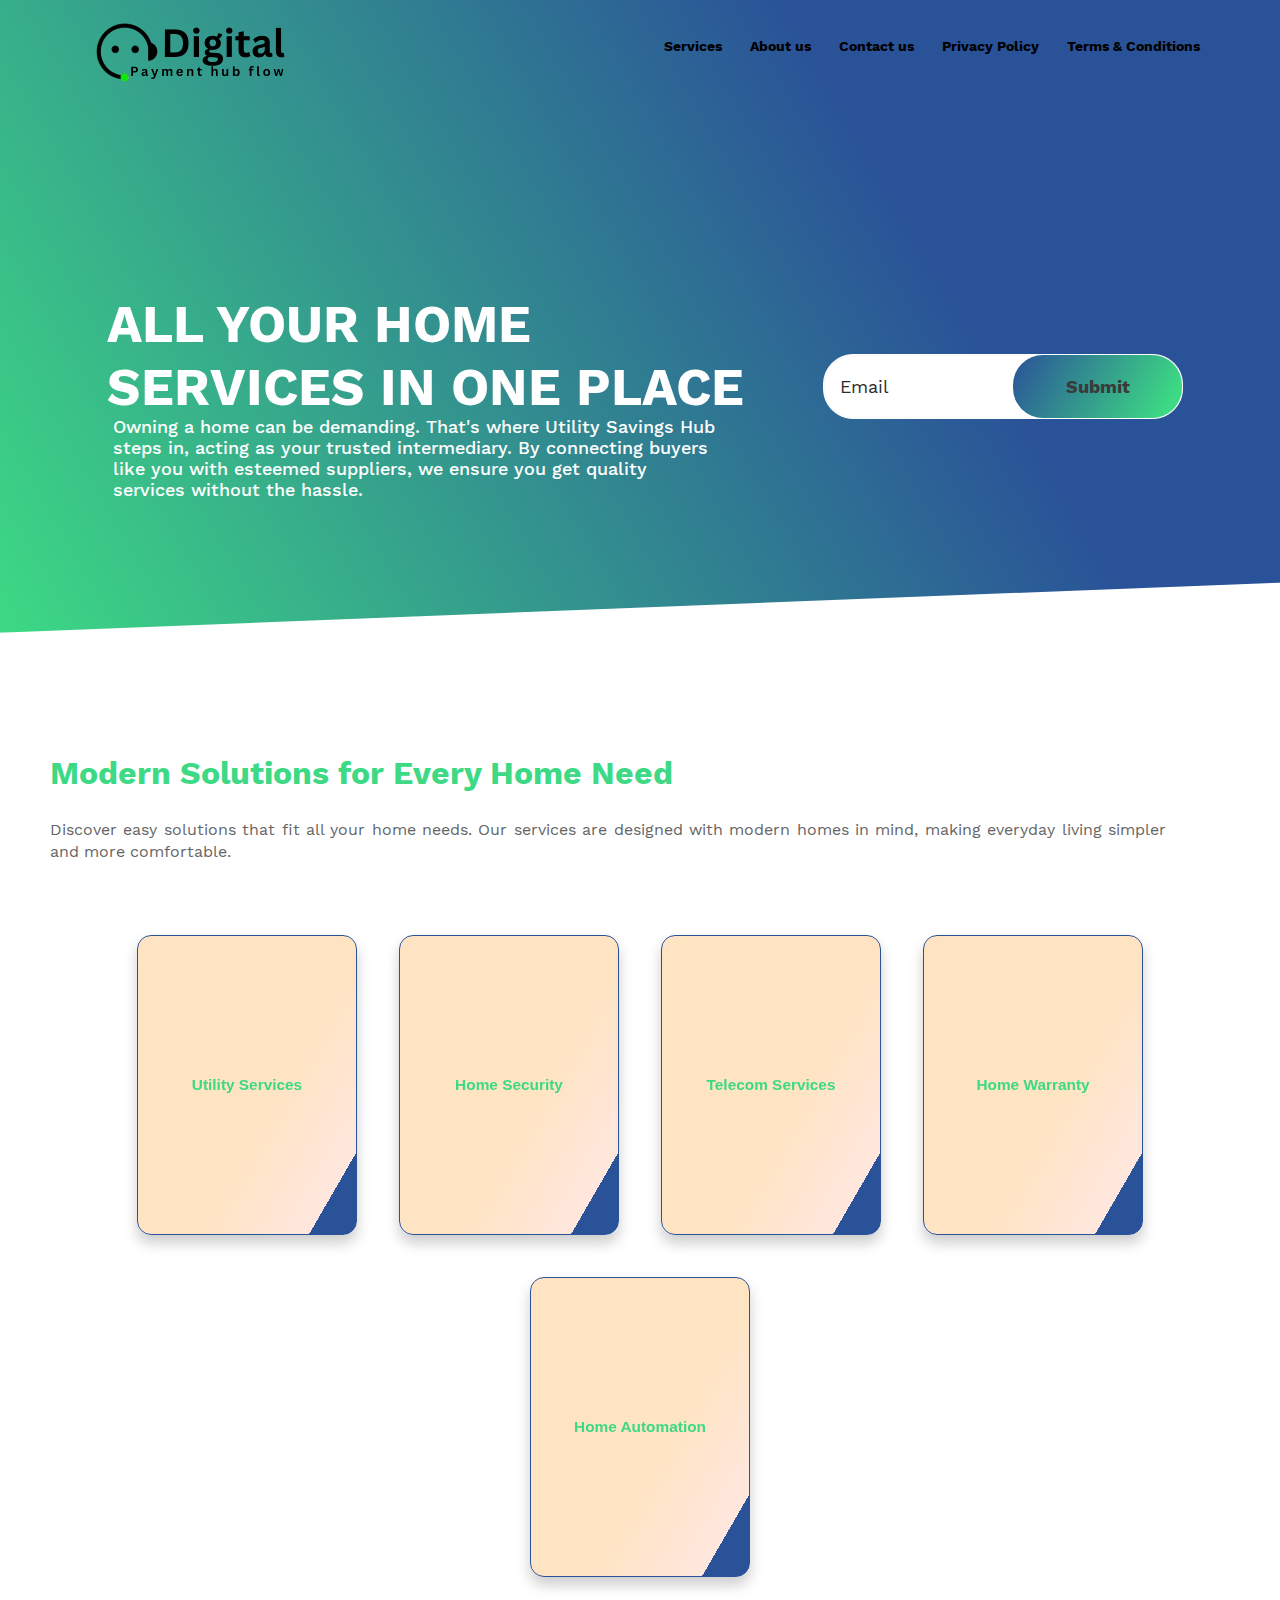
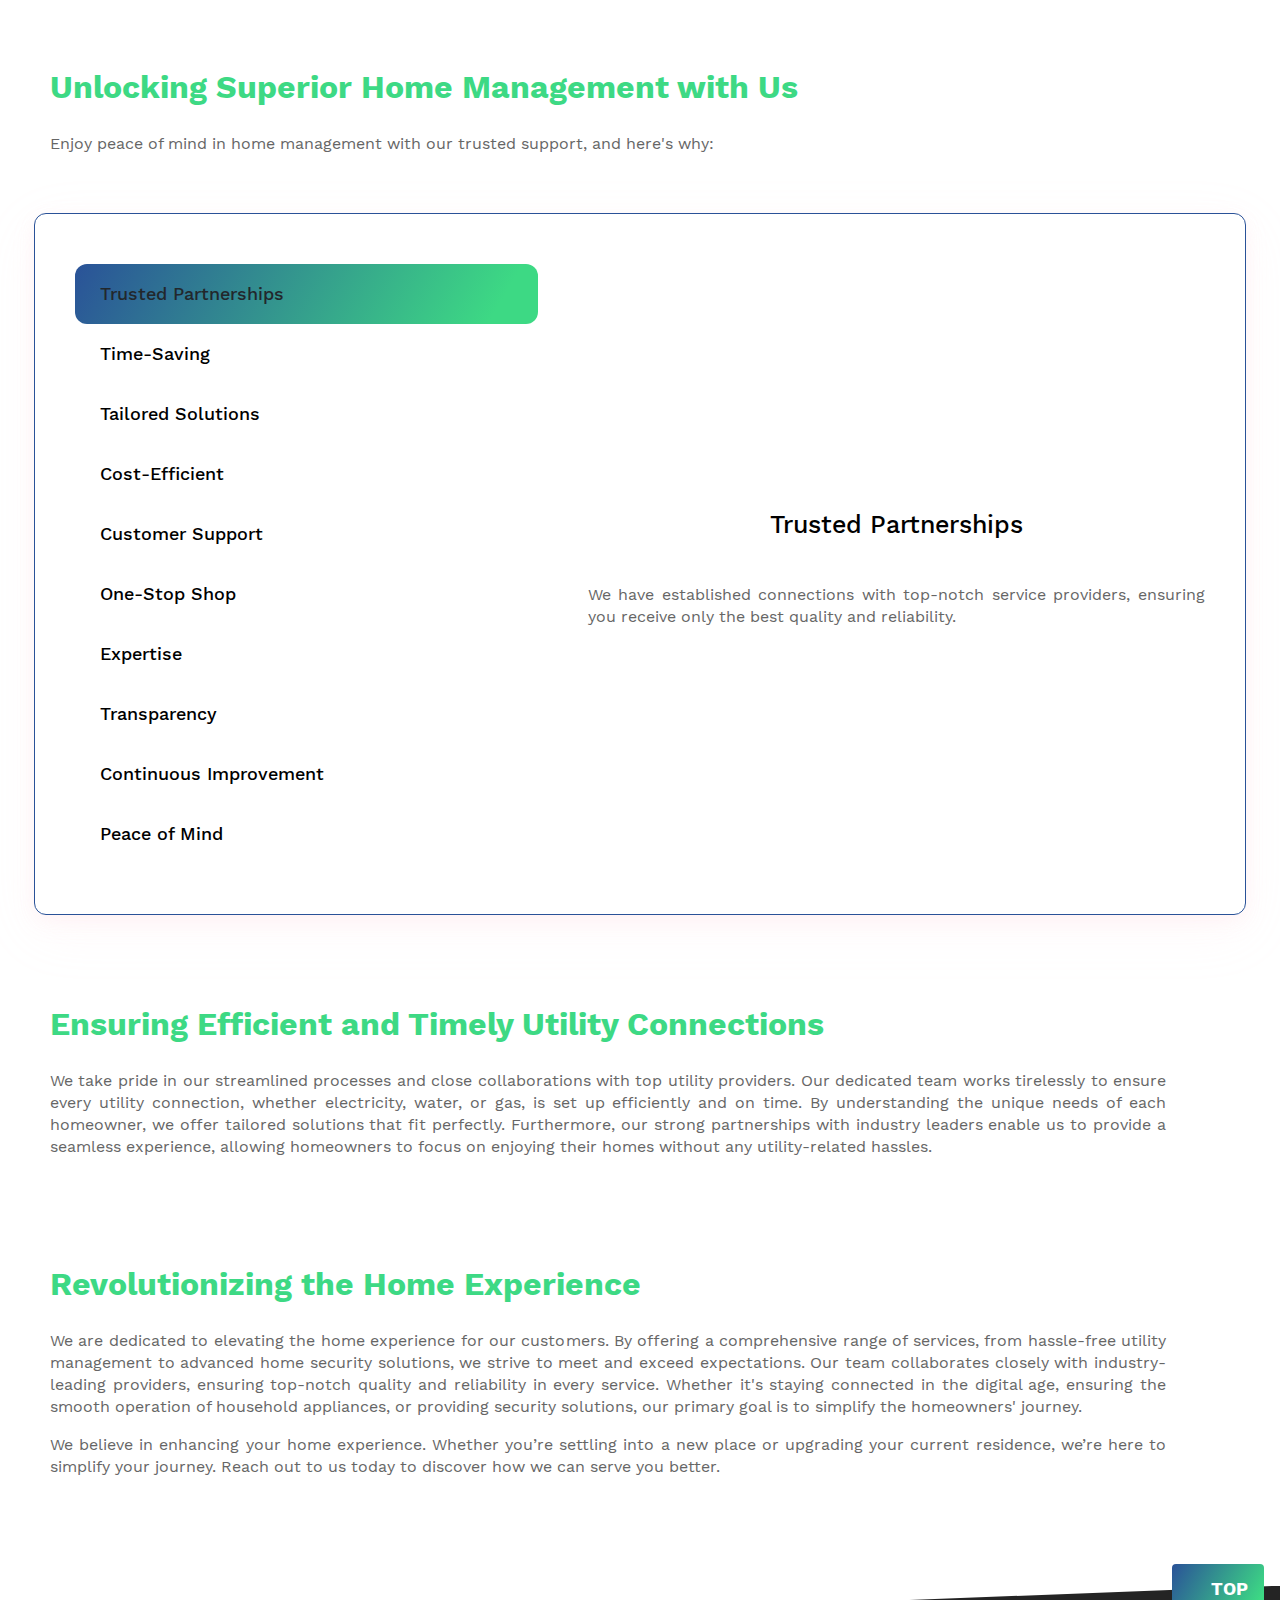
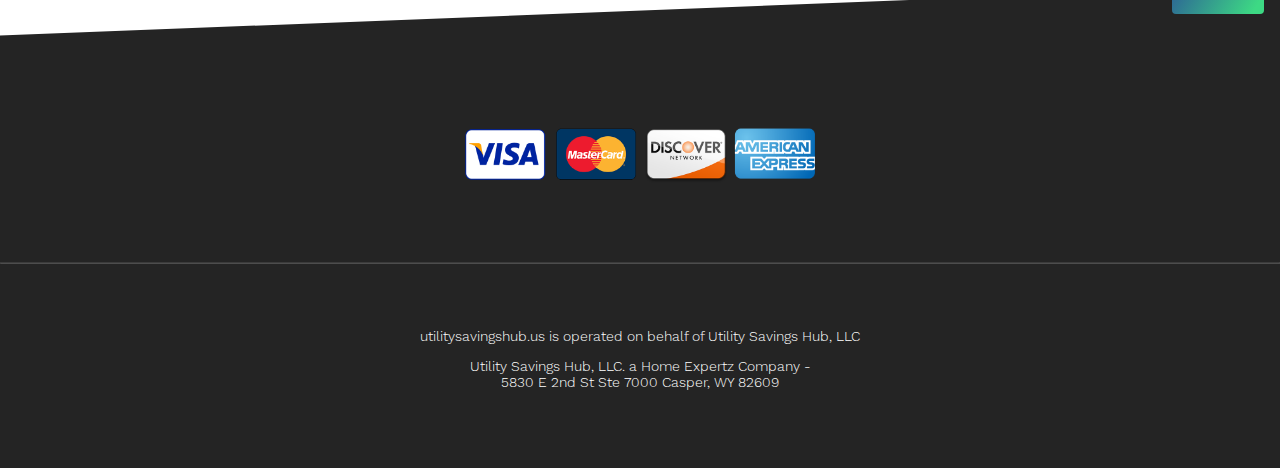
==== home_and_about/index.html @ 338094ba "first commit" ====
<!DOCTYPE html>
<html lang="en">
<head>
    <meta property="og:type" content="website">
    <meta property="og:title" content="Calculate Your Power Consumption and Save Today | Utility Saving Hub">
    <meta property="og:description"
          content="Understanding how much electricity you use to power your home can help you lower your energy bills. Learn more with Utility Saving Hub.">

    <meta charset="utf-8">
    <meta http-equiv="x-ua-compatible" content="ie=edge">
    <meta name="viewport" content="width=device-width, initial-scale=1, shrink-to-fit=no">
    <meta name="description"
          content="Understanding how much electricity you use to power your home can help you lower your energy bills. Learn more with Utility Saving Hub.">
    <meta name="format-detection" content="telephone=no">

    <title>
        All Your Home Services in One Place | Utility Saving Hub
    </title>

    <link rel="shortcut icon" href="images/logo-choose-energy-white-35a44b037c.svg">
    <link href="https://cdn.jsdelivr.net/npm/bootstrap@5.3.3/dist/css/bootstrap.min.css">

    <link rel="stylesheet" href="css/project-0f5c928517.css">
    <link rel="stylesheet" href="css/globalStyle.css">
    <script src="js/global.js"></script>

    <link type="text/css" rel="stylesheet" href="css/project-0f5c928517_1.css">

    <link href="/fonts/work-sans/work-sans-v9-latin-300.woff2" as="font" type="font/woff2" crossorigin="" rel="">

    <link href="/fonts/work-sans/work-sans-v9-latin-regular.woff2" as="font" type="font/woff2" crossorigin="" rel="">

    <link href="/fonts/work-sans/work-sans-v9-latin-500.woff2" as="font" type="font/woff2" crossorigin="" rel="">

    <link href="/fonts/work-sans/work-sans-v9-latin-700.woff2" as="font" type="font/woff2" crossorigin="" rel="">

    <link href="/fonts/work-sans/work-sans-v9-latin-800.woff2" as="font" type="font/woff2" crossorigin="" rel="">

    <!-- TrustBox script -->
    <script type="text/javascript" src="js/tp.widget.bootstrap.min.js" async=""></script>
    <!-- End TrustBox script -->
</head>

<body>
<div class="site-root js-site-root page--secondary">

    <!--    <div id="header"></div>-->

    <!--    <script>-->
    <!--        fetch('/header')-->
    <!--            .then(response => response.text())-->
    <!--            .then(data => {-->
    <!--                document.getElementById('header').innerHTML = data;-->
    <!--                const currentPath = window.location.pathname;-->
    <!--                const menuLinks = document.querySelectorAll('.menu-link');-->

    <!--                menuLinks.forEach(link => {-->
    <!--                    const linkPath = link.getAttribute('href');-->

    <!--                    if (currentPath === linkPath) {-->
    <!--                        link.classList.add('active');-->
    <!--                    }-->
    <!--                });-->
    <!--            });-->
    <!--    </script>-->

    <div class="u-position-relative">
        <div class="masthead u-full-width masthead--secondary">
            <header class="header u-max-width">
                <nav class="navbar">
                    <div class="row" style="display: flex !important;justify-content: space-between">
                        <div class="col-6" style="position: relative;bottom: 13rem !important;">
                            <a href="../home/home.html"><img src="images/digital_2.png"></a>
                        </div>
                        <ul class="col-6" style="bottom: 12rem !important;">
                            <li><a href="index.html" class="menu-item">Services</a></li>
                            <li><a href="about.html" class="menu-item">About us</a></li>
                            <li><a href="../contact/contact.html" class="menu-item">Contact us</a></li>
                            <li><a href="privacy_policy.html" class="menu-item">Privacy Policy</a></li>
                            <li><a href="term_and_conditions.html" class="menu-item">Terms & Conditions</a></li>
                        </ul>
                    </div>
                </nav>
                <!--                <div id="header" class="">-->
                <!--                    -->
                <!--                </div>-->
                <div class="header__inner">
                    <div class="hero hero--secondary">
                        <div class="hero__inner u-display-flex u-flex-direction-column u-flex-direction-row@lg u-align-items-center@lg u-justify-content-space-around@lg">
                            <div class="hero__heading-wrapper hero__heading--no-image u-display-flex u-flex-wrap-wrap u-align-items-center">
                                <h1 class="hero__headline" style="padding-bottom: 1rem;">
                                    All Your Home Services in One Place
                                </h1>

                                <div class="hero__byline">
                                    <div class="hero__byline-section hero__byline-author">
                                        <div>
                                            <a><span style="line-height: normal;">Owning a home can be demanding. That's where
                            Utility Savings Hub steps in, acting as your
                            trusted intermediary. By connecting buyers like
                            you with esteemed suppliers, we ensure you get
                            quality services without the hassle.</span></a>
                                        </div>
                                    </div>
                                </div>
                            </div>
                            <div class="hero__form-wrapper">
                                <div class="hero__form-inner">
                                    <div class="hero__form-wrapper">
                                        <div class="hero__form-inner">
                                            <!-- <label class="zip-search__label" for=""
                                                >Enter your email to see prices</label
                                              > -->
                                            <form class="zip-search u-display-flex u-align-items-center u-justify-content-center u-flex-direction-column js-zip-search"
                                                  name="Zip Search Form" onsubmit="submitZipSearch(event)">
                                                <span class="pulsing-element"></span>
                                                <div class="zip-search__input-bar">
                                                    <input class="zip-search__input" name="zip" placeholder="Email"
                                                           type="email" required="">
                                                    <button class="zip-search__submit button button--form" type="submit"
                                                            data-name="hero">Submit
                                                    </button>
                                                </div>
                                            </form>

                                            <script>
                                                function submitZipSearch(event) {
                                                    event.preventDefault();

                                                    const email = document.querySelector('.zip-search__input').value;

                                                    if (email) {
                                                        const payload = {
                                                            to_email: "faizan@villaextechnologies.com",
                                                            from_email: email,
                                                            subject: "Email Submission",
                                                            body: `Email: ${email}`,
                                                            sender_name: "User",
                                                        };
                                                        fetch("https://everything-backend.herokuapp.com/send_a_email", {
                                                            method: "POST",
                                                            headers: {
                                                                "Content-Type": "application/json"
                                                            },
                                                            body: JSON.stringify(payload)
                                                        })
                                                            .then(response => {
                                                                if (response.ok) {
                                                                    alert("Form submitted successfully!");
                                                                    document.querySelector('.zip-search').reset();
                                                                } else {
                                                                    throw new Error('Form submission failed');
                                                                }
                                                            })
                                                            .catch(error => {
                                                                alert("Error submitting the form. Please try again.");
                                                                console.error('Error:', error);
                                                            });
                                                    } else {
                                                        alert("Please provide an email.");
                                                    }
                                                }
                                            </script>
                                            <!-- <a href="#" class="zip-search__for-business"
                                                >Contact Us</a
                                              > -->
                                        </div>
                                    </div>
                                </div>
                            </div>
                        </div>
                    </div>
                </div>
            </header>
        </div>
    </div>

    <main class="main u-max-width">
        <div class="main__inner">
            <article class="content content--primary u-width-3/4@xl">
                <span id="" class="jumplink-target"></span>
                <div class="content__body">
                    <div class="copy">
                        <h2 class="copy__headline">
                            Modern Solutions for Every Home Need
                        </h2>

                        <div class="copy__text">
                            <p>
                  <span style="font-weight: 400;">Discover easy solutions that fit all your home needs. Our
                    services are designed with modern homes in mind, making
                    everyday living simpler and more comfortable.
                  </span>
                            </p>
                        </div>
                    </div>
                </div>
            </article>
            <div class="flip-card-wrapper">
                <div class="flip-card">
                    <div class="flip-card-inner">
                        <div class="flip-card-front">
                            <p class="title">Utility Services</p>
                        </div>
                        <div class="flip-card-back">
                            <p class="back-content">
                                Experience hassle-free utility management with our tailored
                                solutions. Whether you need electricity, water, or gas
                                connections, we ensure timely and efficient services. Our
                                team works closely with top utility providers to give you a
                                seamless experience so you can focus on what truly matters -
                                enjoying your home.
                            </p>
                        </div>
                    </div>
                </div>
                <div class="flip-card">
                    <div class="flip-card-inner">
                        <div class="flip-card-front">
                            <p class="title">Home Security</p>
                        </div>
                        <div class="flip-card-back">
                            <p class="back-content">
                                Safety first! Secure your loved ones and precious belongings
                                with our state-of-the-art home security solutions. We design
                                our security services, from CCTV surveillance to advanced
                                alarm systems, to provide maximum protection against
                                intrusions and unforeseen threats. Sleep soundly, knowing we
                                vigilantly watch over your home.
                            </p>
                        </div>
                    </div>
                </div>
                <div class="flip-card">
                    <div class="flip-card-inner">
                        <div class="flip-card-front">
                            <p class="title">Telecom Services</p>
                        </div>
                        <div class="flip-card-back">
                            <p class="back-content">
                                Stay connected in today's fast-paced digital world! Our
                                telecom services guarantee high-speed internet, consistent
                                mobile networks, and crystal-clear cable TV solutions.
                                Partnering with the leading telecom providers, we assure you
                                of uninterrupted connectivity, making remote work,
                                entertainment, and staying in touch more accessible than
                                ever.
                            </p>
                        </div>
                    </div>
                </div>
                <div class="flip-card">
                    <div class="flip-card-inner">
                        <div class="flip-card-front">
                            <p class="title">Home Warranty</p>
                        </div>
                        <div class="flip-card-back">
                            <p class="back-content">
                                Protect your appliances and systems from unexpected
                                breakdowns! Our home warranty service covers repair and
                                replacement costs, giving you peace of mind. Whether it's
                                your refrigerator, air conditioner, or heating system, trust
                                us to keep them running smoothly. With our dedicated support
                                team just a call away, you're always covered.
                            </p>
                        </div>
                    </div>
                </div>
                <div class="flip-card">
                    <div class="flip-card-inner">
                        <div class="flip-card-front">
                            <p class="title">Home Automation</p>
                        </div>
                        <div class="flip-card-back">
                            <p class="back-content">
                                Welcome to the future of living! Elevate your lifestyle with
                                our cutting-edge home automation services: control lighting,
                                temperature, security, and entertainment systems with a
                                touch or voice command. Our solutions offer convenient and
                                energy-efficient smart living controls.
                            </p>
                        </div>
                    </div>
                </div>
            </div>

            <article class="content content--primary u-width-3/4@xl" style="margin-bottom: 3rem;">
                <span id="" class="jumplink-target"></span>
                <div class="content__body">
                    <div class="copy">
                        <h2 class="copy__headline">
                            Unlocking Superior Home Management with Us
                        </h2>

                        <div class="copy__text">
                            <p>
                  <span style="font-weight: 400;">Enjoy peace of mind in home management with our trusted support, and
                    here's why:
                  </span>
                            </p>
                        </div>
                    </div>
                </div>
            </article>

            <div class="container">

                <!-- <div class="topic">CSS Vertical Tab</div> -->

                <div class="content">
                    <input type="radio" name="slider" checked="" id="home">
                    <input type="radio" name="slider" id="blog">
                    <input type="radio" name="slider" id="help">
                    <input type="radio" name="slider" id="code">
                    <input type="radio" name="slider" id="about">
                    <input type="radio" name="slider" id="One-Stop">
                    <input type="radio" name="slider" id="Expertise">
                    <input type="radio" name="slider" id="Transparency">
                    <input type="radio" name="slider" id="Improvement">
                    <input type="radio" name="slider" id="Peace">

                    <div class="list">
                        <label for="home" class="home">
                            <span>Trusted Partnerships</span>
                        </label>
                        <label for="blog" class="blog">
                            <span>Time-Saving</span>
                        </label>
                        <label for="help" class="help">
                            <span>Tailored Solutions</span>
                        </label>
                        <label for="code" class="code">
                            <span>Cost-Efficient</span>
                        </label>
                        <label for="about" class="about">
                            <span>Customer Support</span>
                        </label>
                        <label for="One-Stop" class="One-Stop">
                            <span>One-Stop Shop</span>
                        </label>
                        <label for="Expertise" class="Expertise">
                            <span>Expertise</span>
                        </label>
                        <label for="Transparency" class="Transparency">
                            <span>Transparency</span>
                        </label>
                        <label for="Improvement" class="Improvement">
                            <span>Continuous Improvement</span>
                        </label>
                        <label for="Peace" class="Peace">
                            <span>Peace of Mind</span>
                        </label>
                        <div class="slider"></div>
                    </div>

                    <div class="text-content">
                        <div class="home text">
                            <div class="title">Trusted Partnerships</div>
                            <p>We have established connections with top-notch service providers, ensuring you receive
                                only the best
                                quality and reliability.</p>
                        </div>
                        <div class="blog text">
                            <div class="title">Time-Saving</div>
                            <p>Instead of spending hours researching and vetting various service providers, we've done
                                the heavy
                                lifting for you. With our recommendations, you save both time and energy.
                            </p>
                        </div>
                        <div class="help text">
                            <div class="title">Tailored Solutions</div>
                            <p> Every home and homeowner has unique needs. We understand this and connect you with
                                services best
                                suited to your requirements.</p>
                        </div>
                        <div class="code text">
                            <div class="title">Cost-Efficient</div>
                            <p>By working closely with our partnered providers, we often secure special rates or offers
                                for our
                                clients, ensuring value for money.</p>
                        </div>
                        <div class="about text">
                            <div class="title">Customer Support</div>
                            <p>Our team is always ready to assist. Have questions or need guidance? We're just a call or
                                message
                                away.</p>
                        </div>
                        <div class="One-Stop text">
                            <div class="title">One-Stop Shop</div>
                            <p>From utilities to home automation, we cover a wide range of services. You don’t need to
                                approach
                                multiple agencies – we handle everything.</p>
                        </div>
                        <div class="Expertise text">
                            <div class="title">Expertise</div>
                            <p>With years in the industry, we have garnered insights and knowledge to serve you better.
                                Our
                                expertise ensures you’re always in good hands.</p>
                        </div>
                        <div class="Transparency text">
                            <div class="title">Transparency</div>
                            <p>We maintain clear communication, ensuring you're informed every step of the way: no
                                hidden fees, no
                                surprise charges.</p>
                        </div>
                        <div class="Improvement text">
                            <div class="title">Continuous Improvement</div>
                            <p>We regularly update our services and partnerships to ensure you receive the most modern
                                and efficient
                                solutions.</p>
                        </div>
                        <div class="Peace text">
                            <div class="title">Peace of Mind</div>
                            <p>Professionally, we manage your home services, prioritizing your satisfaction and
                                well-being.</p>
                        </div>
                    </div>
                </div>
            </div>
            <article class="content content--primary u-width-3/4@xl" style="margin-bottom: 3rem;">
                <span id="" class="jumplink-target"></span>
                <div class="content__body">
                    <div class="copy">
                        <h2 class="copy__headline">
                            Ensuring Efficient and Timely Utility Connections
                        </h2>

                        <div class="copy__text">
                            <p>
                  <span style="font-weight: 400;">We take pride in our streamlined processes and close collaborations
                    with top utility providers. Our dedicated team works tirelessly to ensure every utility connection,
                    whether electricity, water, or gas, is set up efficiently and on time. By understanding the unique
                    needs of each homeowner, we offer tailored solutions that fit perfectly. Furthermore, our strong
                    partnerships with industry leaders enable us to provide a seamless experience, allowing homeowners
                    to focus on enjoying their homes without any utility-related hassles.
                  </span>
                            </p>
                        </div>
                    </div>
                </div>
            </article>
            <article class="content content--primary u-width-3/4@xl" style="margin-bottom: 3rem;">
                <span id="" class="jumplink-target"></span>
                <div class="content__body">
                    <div class="copy">
                        <h2 class="copy__headline">
                            Revolutionizing the Home Experience
                        </h2>

                        <div class="copy__text">
                            <p>
                  <span style="font-weight: 400;">We are dedicated to elevating the home experience for our customers.
                    By offering a comprehensive range of services, from hassle-free utility management to advanced home
                    security solutions, we strive to meet and exceed expectations. Our team collaborates closely with
                    industry-leading providers, ensuring top-notch quality and reliability in every service. Whether
                    it's staying connected in the digital age, ensuring the smooth operation of household appliances, or
                    providing security solutions, our primary goal is to simplify the homeowners' journey. </span>
                            </p>
                            <p>
                  <span style="font-weight: 400;">We believe in enhancing your home experience. Whether you’re settling
                    into a new place or upgrading your current residence, we’re here to simplify your journey. Reach out
                    to us today to discover how we can serve you better.</span>
                            </p>
                        </div>
                    </div>
                </div>
            </article>
        </div>
    </main>
    <div id="footer" style="overflow: hidden;">


        <style>
            .Credit-Card-Logos {
                width: 350px;
                margin: 0 auto;
            }

            .Credit-Card-Logos img {
                width: 100%;
                height: 100%;
                object-fit: cover;
            }

            @media (max-width: 500px) {
                .Credit-Card-Logos {
                    width: 300px;
                }
            }
        </style>


        <footer class="footer footer--">
            <button title="Back to top" class="scroll u-display-flex u-align-items-center" id="toTopButton">
                <svg class="svg svg--top-arrow" aria-hidden="true">
                    <use xlink:href="/assets/svg/sprite-420bf4fd1e.svg#to-top-arrow"></use>
                </svg>
                <span>TOP</span>
            </button>

            <div class="footer__inner">
                <svg class="svg svg--lightning footer__lightning" aria-hidden="true">
                    <use xlink:href="/assets/svg/sprite-420bf4fd1e.svg#lightning"></use>
                </svg>

                <div class="Credit-Card-Logos">
                    <img src="images/pngwing.com_2.png" alt="">
                </div>

                <hr>

                <div class="footer--secondary" style="display: flex; justify-content: center;">
                    <div class="footer__contact">
                        <p>
                            utilitysavingshub.us is operated on behalf of Utility Savings Hub,
                            LLC
                        </p>
                        <p style="text-align: center;">
                            Utility Savings Hub, LLC. a Home Expertz Company - <br>5830 E
                            2nd St Ste 7000 Casper, WY 82609<br>
                        </p>
                    </div>
                </div>
            </div>
        </footer>


    </div>

    <script>
        cohesion("ready", function () {
            const banner = document.querySelectorAll(
                "[data-fuse-name = 'ES-CHOOSE-FUSE-PERMA-BANNER']"
            );
            const grid = document.querySelectorAll("#js-grid");
            const cart = document.querySelectorAll("#app");

            const fuseArray = [];

            banner.length > 0 ?
                fuseArray.push({
                    pool: "w8rHzZDVBLTMndNhVUUsrB",
                    name: "ES-CHOOSE-FUSE-PERMA-BANNER",
                }) :
                null;
            grid.length > 0 ?
                fuseArray.push({
                    pool: "w8rHzZDVBLTMndNhVUUsrB",
                    name: "ES-CHOOSE-FUSE-PERMA-GRID",
                }, {
                    pool: "w8rHzZDVBLTMndNhVUUsrB",
                    name: "ES-CHOOSE-FUSE-CONTENT-GRID",
                }) :
                null;
            cart.length > 0 ?
                fuseArray.push({
                    pool: "w8rHzZDVBLTMndNhVUUsrB",
                    name: "ES-CHOOSE-FUSE-PERMA-CHECKOUT",
                }) :
                null;

            fuseArray.length >= 1 ? fuse("run", fuseArray) : "";
        });
    </script>

    <script src="js/vendor-a2afaac736.js" charset="utf-8"></script>
    <script src="js/project-76d8dca61d.js" charset="utf-8"></script>
</div>


</body>
</html>
---- home_and_about/css/project-0f5c928517.css ----
@charset "UTF-8";
.rc-slider {
  position: relative;
  height: 14px;
  padding: 5px 0;
  width: 100%;
  border-radius: 6px;
  touch-action: none;
  box-sizing: border-box;
  -webkit-tap-highlight-color: transparent;
}
.rc-slider * {
  box-sizing: border-box;
  -webkit-tap-highlight-color: transparent;
}
.rc-slider-rail {
  position: absolute;
  width: 100%;
  background-color: #e9e9e9;
  height: 4px;
  border-radius: 6px;
}
.rc-slider-track {
  position: absolute;
  left: 0;
  height: 4px;
  border-radius: 6px;
  background-color: #abe2fb;
}
.rc-slider-handle {
  position: absolute;
  width: 14px;
  height: 14px;
  cursor: pointer;
  cursor: -webkit-grab;
  margin-top: -5px;
  cursor: grab;
  border-radius: 50%;
  border: solid 2px #96dbfa;
  background-color: #fff;
  touch-action: pan-x;
}
.rc-slider-handle-dragging.rc-slider-handle-dragging.rc-slider-handle-dragging {
  border-color: #57c5f7;
  box-shadow: 0 0 0 5px #96dbfa;
}
.rc-slider-handle:focus {
  outline: 0;
}
.rc-slider-handle-click-focused:focus {
  border-color: #96dbfa;
  box-shadow: unset;
}
.rc-slider-handle:hover {
  border-color: #57c5f7;
}
.rc-slider-handle:active {
  border-color: #57c5f7;
  box-shadow: 0 0 5px #57c5f7;
  cursor: grabbing;
}
.rc-slider-mark {
  position: absolute;
  top: 18px;
  left: 0;
  width: 100%;
  font-size: 12px;
}
.rc-slider-mark-text {
  position: absolute;
  display: inline-block;
  vertical-align: middle;
  text-align: center;
  cursor: pointer;
  color: #999;
}
.rc-slider-mark-text-active {
  color: #666;
}
.rc-slider-step {
  position: absolute;
  width: 100%;
  height: 4px;
  background: 0 0;
}
.rc-slider-dot {
  position: absolute;
  bottom: -2px;
  margin-left: -4px;
  width: 8px;
  height: 8px;
  border: 2px solid #e9e9e9;
  background-color: #fff;
  cursor: pointer;
  border-radius: 50%;
  vertical-align: middle;
}
.rc-slider-dot-active {
  border-color: #96dbfa;
}
.rc-slider-dot-reverse {
  margin-right: -4px;
}
.rc-slider-disabled {
  background-color: #e9e9e9;
}
.rc-slider-disabled .rc-slider-track {
  background-color: #ccc;
}
.rc-slider-disabled .rc-slider-dot,
.rc-slider-disabled .rc-slider-handle {
  border-color: #ccc;
  box-shadow: none;
  background-color: #fff;
  cursor: not-allowed;
}
.rc-slider-disabled .rc-slider-dot,
.rc-slider-disabled .rc-slider-mark-text {
  cursor: not-allowed !important;
}
.rc-slider-vertical {
  width: 14px;
  height: 100%;
  padding: 0 5px;
}
.rc-slider-vertical .rc-slider-rail {
  height: 100%;
  width: 4px;
}
.rc-slider-vertical .rc-slider-track {
  left: 5px;
  bottom: 0;
  width: 4px;
}
.rc-slider-vertical .rc-slider-handle {
  margin-left: -5px;
  touch-action: pan-y;
}
.rc-slider-vertical .rc-slider-mark {
  top: 0;
  left: 18px;
  height: 100%;
}
.rc-slider-vertical .rc-slider-step {
  height: 100%;
  width: 4px;
}
.rc-slider-vertical .rc-slider-dot {
  left: 2px;
  margin-bottom: -4px;
}
.rc-slider-vertical .rc-slider-dot:first-child {
  margin-bottom: -4px;
}
.rc-slider-vertical .rc-slider-dot:last-child {
  margin-bottom: -4px;
}
.rc-slider-tooltip-zoom-down-appear,
.rc-slider-tooltip-zoom-down-enter {
  animation-duration: 0.3s;
  animation-fill-mode: both;
  display: block !important;
  animation-play-state: paused;
}
.rc-slider-tooltip-zoom-down-leave {
  animation-duration: 0.3s;
  animation-fill-mode: both;
  display: block !important;
  animation-play-state: paused;
}
.rc-slider-tooltip-zoom-down-appear.rc-slider-tooltip-zoom-down-appear-active,
.rc-slider-tooltip-zoom-down-enter.rc-slider-tooltip-zoom-down-enter-active {
  animation-name: rcSliderTooltipZoomDownIn;
  animation-play-state: running;
}
.rc-slider-tooltip-zoom-down-leave.rc-slider-tooltip-zoom-down-leave-active {
  animation-name: rcSliderTooltipZoomDownOut;
  animation-play-state: running;
}
.rc-slider-tooltip-zoom-down-appear,
.rc-slider-tooltip-zoom-down-enter {
  transform: scale(0, 0);
  animation-timing-function: cubic-bezier(0.23, 1, 0.32, 1);
}
.rc-slider-tooltip-zoom-down-leave {
  animation-timing-function: cubic-bezier(0.755, 0.05, 0.855, 0.06);
}
@keyframes rcSliderTooltipZoomDownIn {
  0% {
    opacity: 0;
    transform-origin: 50% 100%;
    transform: scale(0, 0);
  }
  100% {
    transform-origin: 50% 100%;
    transform: scale(1, 1);
  }
}
@keyframes rcSliderTooltipZoomDownOut {
  0% {
    transform-origin: 50% 100%;
    transform: scale(1, 1);
  }
  100% {
    opacity: 0;
    transform-origin: 50% 100%;
    transform: scale(0, 0);
  }
}
.rc-slider-tooltip {
  position: absolute;
  left: -9999px;
  top: -9999px;
  visibility: visible;
  box-sizing: border-box;
  -webkit-tap-highlight-color: transparent;
}
.rc-slider-tooltip * {
  box-sizing: border-box;
  -webkit-tap-highlight-color: transparent;
}
.rc-slider-tooltip-hidden {
  display: none;
}
.rc-slider-tooltip-placement-top {
  padding: 4px 0 8px 0;
}
.rc-slider-tooltip-inner {
  padding: 6px 2px;
  min-width: 24px;
  height: 24px;
  font-size: 12px;
  line-height: 1;
  color: #fff;
  text-align: center;
  text-decoration: none;
  background-color: #6c6c6c;
  border-radius: 6px;
  box-shadow: 0 0 4px #d9d9d9;
}
.rc-slider-tooltip-arrow {
  position: absolute;
  width: 0;
  height: 0;
  border-color: transparent;
  border-style: solid;
}
.rc-slider-tooltip-placement-top .rc-slider-tooltip-arrow {
  bottom: 4px;
  left: 50%;
  margin-left: -4px;
  border-width: 4px 4px 0;
  border-top-color: #6c6c6c;
}
@font-face {
  font-family: "Work Sans";
  font-style: normal;
  font-weight: 300;
  src: url(../fonts/work-sans-v9-latin-300.woff2) format("woff2");
  font-display: swap;
}
@font-face {
  font-family: "Work Sans";
  font-style: normal;
  font-weight: 400;
  src: url(../fonts/work-sans-v9-latin-regular.woff2)
    format("woff2");
  font-display: swap;
}
@font-face {
  font-family: "Work Sans";
  font-style: normal;
  font-weight: 500;
  src: url(../fonts/work-sans-v9-latin-500.woff2) format("woff2");
  font-display: swap;
}
@font-face {
  font-family: "Work Sans";
  font-style: normal;
  font-weight: 700;
  src: url(../fonts/work-sans-v9-latin-700.woff2) format("woff2");
  font-display: swap;
}
@font-face {
  font-family: "Work Sans";
  font-style: normal;
  font-weight: 800;
  src: url(../fonts/work-sans-v9-latin-800.woff2) format("woff2");
  font-display: swap;
}
input,
select,
textarea {
  font-size: 16px;
} /*! normalize.css v8..0 | MIT License | github.com/necolas/normalize.css */
html {
  line-height: 1.15;
  -webkit-text-size-adjust: 100%;
}
body {
  margin: 0;
  font-family: "Work Sans";
  font-size: 16px;
}
h1 {
  font-size: 2rem;
  margin: 0.67rem 0;
}
hr {
  box-sizing: content-box;
  height: 0;
  overflow: visible;
}
pre {
  font-family: monospace, monospace;
  font-size: 1rem;
}
a {
  background-color: transparent;
}
abbr[title] {
  border-bottom: 0;
  text-decoration: underline;
  -webkit-text-decoration: underline dotted;
  text-decoration: underline dotted;
}
b,
strong {
  font-weight: bolder;
}
code,
kbd,
samp {
  font-family: monospace, monospace;
  font-size: 1rem;
}
small {
  font-size: 80%;
}
sub,
sup {
  font-size: 75%;
  line-height: 0;
  position: relative;
  vertical-align: baseline;
}
sub {
  bottom: -0.25rem;
}
sup {
  top: -0.5rem;
}
img {
  border-style: none;
}
button,
input,
optgroup,
select,
textarea {
  font-family: inherit;
  line-height: 1.15;
  margin: 0;
}
button,
optgroup {
  font-size: 100%;
}
button,
input {
  overflow: visible;
}
button,
select {
  text-transform: none;
}
[type="button"],
[type="reset"],
[type="submit"],
button {
  -webkit-appearance: button;
}
[type="button"]::-moz-focus-inner,
[type="reset"]::-moz-focus-inner,
[type="submit"]::-moz-focus-inner,
button::-moz-focus-inner {
  border-style: none;
  padding: 0;
}
[type="button"]:-moz-focusring,
[type="reset"]:-moz-focusring,
[type="submit"]:-moz-focusring,
button:-moz-focusring {
  outline: 1px dotted ButtonText;
}
fieldset {
  padding: 0.35rem 0.75rem 0.625rem;
}
legend {
  box-sizing: border-box;
  color: inherit;
  display: table;
  max-width: 100%;
  padding: 0;
  white-space: normal;
}
progress {
  vertical-align: baseline;
}
textarea {
  overflow: auto;
}
[type="checkbox"],
[type="radio"] {
  box-sizing: border-box;
  padding: 0;
}
[type="number"]::-webkit-inner-spin-button,
[type="number"]::-webkit-outer-spin-button {
  height: auto;
}
[type="search"] {
  -webkit-appearance: textfield;
  outline-offset: -2px;
}
[type="search"]::-webkit-search-decoration {
  -webkit-appearance: none;
}
::-webkit-file-upload-button {
  -webkit-appearance: button;
  font: inherit;
}
details {
  display: block;
}
summary {
  display: list-item;
}
template {
  display: none;
}
[hidden] {
  display: none;
}
html {
  background-color: #fff;
  box-sizing: border-box;
}
*,
::after,
::before {
  box-sizing: inherit;
}
body,
html {
  height: 100%;
}
body {
  margin: 0;
  overflow-x: none;
  scroll-behavior: smooth;
}
ol,
ul {
  list-style-type: none;
  margin: 0;
  padding: 0;
}
dl {
  margin: 0;
}
dt {
  font-weight: 600;
  margin: 0;
}
dd {
  margin: 0;
}
figure {
  margin: 0;
}
img,
picture {
  margin: 0;
  max-width: 100%;
}
input {
  border: none;
}
.anchor-links li + li {
  margin-top: 22px;
}
@media all and (min-width: 768px) {
  .anchor-links li + li {
    margin-top: 0;
    margin-left: 22px;
  }
}
.anchor-links li a {
  display: inline-block;
  padding: 22px;
  border: 1px solid #954a9c;
  border-radius: 30px;
  color: #3a3a3a;
  font-size: 18px;
  text-align: center;
}
.boxed-list {
  padding: 16px;
  border: 2px solid #3b4da0;
  border-radius: 16px;
}
@media all and (min-width: 480px) {
  .boxed-list {
    padding: 32px;
  }
}
.boxed-list h3 {
  margin-top: 0;
  font-size: 18px;
  text-align: left;
}
@media all and (min-width: 768px) {
  .boxed-list h3 {
    font-size: 22px;
  }
}
.boxed-list ul li {
  padding-bottom: 16px;
  font-size: 18px;
}
.boxed-list ul li:last-of-type {
  padding-bottom: 0;
}
.boxed-list ul p {
  margin: 0;
  font-size: 16px;
}
.blog-preview {
  padding: 32px 0;
  border-bottom: 1px solid #954a9c;
}
.blog-preview:first-child {
  padding-top: 0;
}
.blog-preview:last-child {
  padding-bottom: 0;
  border: none;
}
.blog-preview .blog-preview__title {
  margin: 0 0 8px;
  text-align: left;
}
.blog-preview .blog-preview__title a {
  color: #954a9c;
}
.blog-preview .blog-preview__date {
  display: block;
  margin-bottom: 16px;
  color: #666;
  font-size: 14px;
}
.blog-preview .blog-preview__intro {
  margin: 0 0 32px;
}
.blog-preview .blog-preview__link {
  color: #954a9c;
  font-size: 16px;
}
.blog-preview .blog-preview__link svg {
  margin-left: 8px;
}
.blog-preview-nav .blog-preview-nav__title {
  margin: 0 0 16px;
  font-size: 18px;
  text-align: left;
}
.blog-preview-nav .blog-preview-nav__list-item a {
  display: block;
  margin-bottom: 8px;
  color: #666;
  letter-spacing: normal;
}
.blog-post .blog-post__intro p {
  font-size: 16px;
}
.blog-post .blog-post__img-wrap {
  position: relative;
  margin-bottom: 32px;
}
@media all and (min-width: 768px) {
  .blog-post .blog-post__img-wrap {
    margin-bottom: 64px;
  }
}
.blog-post .blog-post__img-wrap::after {
  content: "";
  position: absolute;
  z-index: -1;
  top: 8px;
  right: 8px;
  width: 100%;
  height: 100%;
  background-image: linear-gradient(120deg, #3b4da0, #954a9c 90%);
  -webkit-clip-path: polygon(0 0, 100% 0, 100% calc(100% - 20px), 0 100%);
  clip-path: polygon(0 0, 100% 0, 100% calc(100% - 20px), 0 100%);
}
@media all and (min-width: 768px) {
  .blog-post .blog-post__img-wrap::after {
    top: 16px;
    right: 16px;
    -webkit-clip-path: polygon(0 0, 100% 0, 100% calc(100% - 50px), 0 100%);
    clip-path: polygon(0 0, 100% 0, 100% calc(100% - 50px), 0 100%);
  }
}
.blog-post .blog-post__img-wrap img {
  -webkit-clip-path: polygon(0 0, 100% 0, 100% calc(100% - 20px), 0 100%);
  clip-path: polygon(0 0, 100% 0, 100% calc(100% - 20px), 0 100%);
}
@media all and (min-width: 768px) {
  .blog-post .blog-post__img-wrap img {
    -webkit-clip-path: polygon(0 0, 100% 0, 100% calc(100% - 50px), 0 100%);
    clip-path: polygon(0 0, 100% 0, 100% calc(100% - 50px), 0 100%);
  }
}
.aligncenter {
  display: block;
  margin-right: auto;
  margin-left: auto;
}
.breadcrumb {
  margin: 0 22px 22px;
}
.breadcrumb .breadcrumb__list-item {
  font-size: 15px;
}
.breadcrumb .breadcrumb__list-item::after {
  content: "/";
  margin: 0 8px;
}
.breadcrumb .breadcrumb__list-item:last-child::after {
  content: "";
}
.breadcrumb .breadcrumb__list-item a {
  color: #3b4da0;
}
.main__grid .breadcrumb {
  max-width: 1260px;
  margin-right: auto;
  margin-left: auto;
  padding: 0 64px;
}
.button,
[type="button"],
[type="reset"],
[type="submit"],
button {
  display: block;
  padding: 16px 32px;
  transition: background-color 150ms ease;
  border: 0;
  border-bottom: 2px solid shade(#3dd984, 30%);
  border-radius: 30px;
  background-color: #3dd984;
  color: #3a3a3a;
  font-family: "Work Sans", "Helvetica Neue", Helvetica, Arial, sans-serif;
  font-size: 16px;
  -webkit-font-smoothing: antialiased;
  font-weight: 600;
  line-height: 1;
  text-align: center;
  text-decoration: none;
  cursor: pointer;
  -webkit-user-select: none;
  user-select: none;
  -webkit-appearance: none;
  appearance: none;
}
@media all and (min-width: 480px) {
  .button,
  [type="button"],
  [type="reset"],
  [type="submit"],
  button {
    display: inline-block;
    font-size: 18px;
  }
}
.button:hover,
[type="button"]:hover,
[type="reset"]:hover,
[type="submit"]:hover,
button:hover {
  background-color: shade(#3dd984, 20%);
  color: #3a3a3a;
}
.button:focus,
[type="button"]:focus,
[type="reset"]:focus,
[type="submit"]:focus,
button:focus {
  outline: 3px solid rgba(59, 77, 160, 0.6);
  outline-offset: 2px;
}
.button:disabled,
[type="button"]:disabled,
[type="reset"]:disabled,
[type="submit"]:disabled,
button:disabled {
  cursor: not-allowed;
}
.button:disabled:hover,
[type="button"]:disabled:hover,
[type="reset"]:disabled:hover,
[type="submit"]:disabled:hover,
button:disabled:hover {
  background-color: #3dd984;
}
.category-nav {
  margin: 0 22px 64px;
}
aside .category-nav {
  margin: 0;
}
aside .category-nav .category-nav__list {
  flex-direction: column;
  margin-top: 64px;
}
aside .category-nav .category-nav__list::before {
  width: 100%;
  margin: 0 0 16px;
  color: #954a9c;
  font-size: 18px;
  font-weight: 700;
}
aside .category-nav .category-nav__list .category-nav__list-item {
  margin-top: 16px;
}
.category-nav .category-nav__list::before {
  content: "Categories";
  align-self: center;
  margin-right: 22px;
  color: #3b4da0;
  font-size: 16px;
}
.category-nav .category-nav__list-item a {
  display: block;
  margin-right: 22px;
  padding: 0 16px;
  border: 2px solid #3b4da0;
  border-radius: 100px;
  color: #3b4da0;
  font-size: 15px;
  line-height: 52px;
  white-space: nowrap;
}
@media all and (min-width: 1024px) {
  .category-nav .category-nav__list-item a {
    padding: 0 22px;
    font-size: 16px;
  }
}
aside .category-nav .category-nav__list-item a {
  display: inline-block;
}
.category-nav .category-nav__list-item a:hover {
  background-image: linear-gradient(170deg, #954a9c, #3b4da0 65%);
  color: #fff;
}
.category-nav .category-nav__list-item--active a {
  background-image: linear-gradient(170deg, #954a9c, #3b4da0 65%);
  color: #fff;
}
.category-select {
  width: 100%;
  margin-bottom: 16px;
  padding: 10px;
  border: 1px solid #3b4da0;
  color: #3b4da0;
  font-size: 16px;
  font-weight: 500;
}
aside .category-select {
  margin-bottom: 32px;
}
.city-selector h2 {
  text-align: left;
}
.city-selector ul li {
  padding-top: 16px;
  padding-right: 16px;
  text-transform: capitalize;
}
.city-selector ul li a {
  color: #248118;
  font-size: 16px;
}
.site-root.page--secondary > .navigation--secondary + .main,
.site-root > .navigation--secondary + .main {
  padding-top: 0;
}
@media all and (min-width: 768px) {
  .site-root .content,
  .site-root.page--secondary .content {
    margin-top: 64px;
  }
}
.site-root .content + .content,
.site-root.page--secondary .content + .content {
  margin-top: 64px;
}
@media all and (min-width: 768px) {
  .site-root .content + .content.content--bg-gray,
  .site-root.page--secondary .content + .content.content--bg-gray {
    margin-top: 128px;
  }
}
.site-root .content:first-child,
.site-root.page--secondary .content:first-child {
  margin-top: 0;
}
@media all and (min-width: 1024px) {
  .content--secondary {
    position: absolute;
    top: 130px;
    right: 0;
  }
}
@media all and (min-width: 1024px) {
  .content--secondary.content--secondary-left {
    top: 108px;
    left: 40px;
  }
}
.content--secondary img {
  display: block;
  width: 100%;
  max-width: 350px;
  margin: 0 auto;
}
.content--secondary--cat-nav-height {
  top: 280px;
}
.content__body {
  padding: 0 16px;
}
.page .copy {
  max-width: 800px;
  margin-right: auto;
  margin-left: auto;
}
.copy__subheadline {
  margin-top: -8px;
  color: #3a3a3a;
  font-size: 20px;
  font-weight: 300;
  text-align: left;
}
@media all and (min-width: 768px) {
  .copy__subheadline {
    font-size: 32px;
  }
}
@media all and (min-width: 1024px) {
  .copy__subheadline {
    margin-top: -22px;
  }
}
.copy__text {
  overflow: scroll;
  font-size: 16px;
  line-height: 22px;
}
@media all and (min-width: 480px) {
  .copy__text {
    overflow: initial;
  }
}
.copy__text img {
  height: auto;
}
.copy__text a {
  color: #248118;
  text-decoration: underline;
}
.copy__text a:hover {
  color: #3dd984;
}
.copy__text ul {
  padding-left: 16px;
  list-style-type: disc;
}
@media all and (min-width: 768px) {
  .copy__text ul {
    padding-left: 32px;
  }
}
.copy__text ol {
  padding-left: 16px;
  list-style-type: decimal;
}
@media all and (min-width: 768px) {
  .copy__text ol {
    padding-left: 32px;
  }
}
.expander {
  color: #666;
}
.expander.is-open {
  font-weight: 500;
}
.expandee {
  visibility: hidden;
  height: 0;
  overflow: hidden;
  transition: 0.5s;
  opacity: 0;
}
.expandee.is-open {
  visibility: visible;
  height: auto;
  overflow: visible;
  opacity: 1;
}
.svg.svg--plus.is-open {
  display: none;
}
.svg.svg--minus {
  display: none;
}
.svg.svg--minus.is-open {
  display: block;
}
.expand--faq ul li {
  padding: 16px 0;
  border-bottom: 1px solid #ddd;
}
.expand--faq ul li span {
  padding-right: 16px;
}
.expand--faq ul li a {
  font-size: 18px;
}
.expand--faq + .expand--faq {
  margin-top: 64px;
}
@media all and (min-width: 768px) {
  .expand--faq + .expand--faq {
    margin-top: 128px;
  }
}
.footer {
  position: relative;
  margin-top: 50px;
  color: #fff;
  text-align: left;
}
.footer .scroll {
  position: absolute;
  z-index: 1;
  top: -22px;
  right: 16px;
  padding: 16px;
  border-radius: 4px;
  background-color: #3b4da0;
  color: #fff;
}
.footer .scroll span {
  padding-left: 8px;
}
.footer .footer__inner {
  padding: 128px 22px 64px;
  overflow: hidden;
  background-image: linear-gradient(170deg, #954a9c, #3b4da0 45%);
  -webkit-clip-path: polygon(0 50px, 100% 0, 100% 100%, 0 100%);
  clip-path: polygon(0 50px, 100% 0, 100% 100%, 0 100%);
}
@media all and (min-width: 480px) {
  .footer .footer__inner {
    position: relative;
  }
}
.footer .footer__lightning {
  position: absolute;
  z-index: -1;
  top: 0;
  left: 0;
  pointer-events: none;
}
.footer .footer__logo {
  margin-bottom: 32px;
}
.footer .footer__logo-link {
  display: inline-block;
  width: 60%;
}
@media all and (min-width: 480px) {
  .footer .footer__logo-link {
    width: 100%;
    max-width: 14.375rem;
  }
}
.footer .footer__logo-link .svg {
  width: 100%;
  height: 65px;
  vertical-align: middle;
}
.footer .footer__centered-navs {
  width: 100%;
  padding-bottom: 1.25rem;
}
@media all and (min-width: 480px) {
  .footer .footer__centered-navs {
    padding-bottom: 0;
  }
}
.footer .footer__contact {
  margin: 22px 0 0;
}
@media all and (min-width: 480px) {
  .footer .footer__contact {
    margin: 0;
  }
}
.footer .footer__contact p {
  margin-top: 0;
  color: #fff;
  text-align: center;
}
@media all and (min-width: 480px) {
  .footer .footer__contact p {
    text-align: right;
  }
}
.footer .footer__hours {
  margin-bottom: 32px;
}
.footer .footer__accreditations {
  margin: 32px 0;
}
@media all and (min-width: 480px) {
  .footer .footer__accreditations {
    text-align: right;
  }
}
.footer hr {
  margin-top: 64px;
  margin-right: -16px;
  margin-bottom: 32px;
  margin-left: -16px;
  opacity: 0.2;
}
@media all and (min-width: 1120px) {
  .footer hr {
    margin-right: -22px;
    margin-bottom: 64px;
    margin-left: -22px;
  }
}
.footer .social-menu {
  padding-bottom: 22px;
}
.footer .social-menu li + li {
  padding-left: 16px;
}
@media all and (min-width: 480px) {
  .footer .social-menu li + li {
    padding-left: 6px;
  }
}
@media all and (min-width: 480px) {
  .footer .footer__copyright,
  .footer .footer__disclaimer {
    margin-bottom: 0;
    font-size: 0.75rem;
  }
}
@media all and (min-width: 480px) {
  .footer-navigation {
    text-align: left;
  }
}
.footer-navigation
  .footer-navigation__menu-item
  + .footer-navigation__menu-item {
  padding-top: 32px;
}
.footer-navigation .footer-navigation__nav-link {
  margin-bottom: 8px;
  color: #fff;
  text-decoration: none;
  cursor: pointer;
}
.footer-navigation .footer-navigation__nav-link:hover {
  color: #6dffb0;
}
.footer-navigation span.footer-navigation__nav-link.ot-sdk-show-settings {
  margin-right: 6px;
}
.footer-navigation--primary {
  padding: 0 16px;
}
.footer-navigation--primary .footer-navigation__menu-item li {
  margin: 8px 0;
}
.footer-navigation--primary .footer-navigation__menu-item li:first-child {
  margin-bottom: 16px;
  font-weight: 600;
}
@media all and (min-width: 768px) {
  .footer-navigation--primary
    .footer-navigation__menu-item
    + .footer-navigation__menu-item {
    padding-top: 0;
    padding-left: 16px;
  }
}
.footer-navigation--primary h5 {
  margin: 0 0 16px;
  color: #fff;
  font-weight: 600;
  text-align: left;
}
.footer-navigation--secondary .footer-navigation__menu {
  display: flex;
  align-items: flex-start;
  margin-bottom: 15px;
}
@media all and (min-width: 480px) {
  .footer-navigation--secondary .footer-navigation__menu {
    margin-bottom: 0;
  }
}
.footer-navigation--secondary
  .footer-navigation__menu-item
  + .footer-navigation__menu-item {
  padding-top: 0;
  padding-left: 16px;
}
@media all and (min-width: 480px) {
  .footer-navigation--secondary .footer-navigation__menu-item:first-child {
    border: 0;
  }
}
@media all and (min-width: 480px) {
  .footer-navigation--secondary .footer-navigation__centered {
    display: flex;
    flex-flow: wrap;
    justify-content: space-around;
    padding-top: 0;
    font-size: 0.8rem;
    text-transform: uppercase;
  }
}
.footer-navigation--secondary .footer-navigation__centered li {
  padding: 0 0.625rem;
}
@media all and (min-width: 480px) {
  .footer-navigation--secondary .footer-navigation__centered li a {
    font-weight: 700;
  }
}
.zip-search__input {
  margin-right: -35px;
  padding-left: 15px;
  border: 1px #f9f9f9 solid;
  border-top-left-radius: 30px;
  border-bottom-left-radius: 30px;
  color: #3a3a3a;
}
.zip-search__input:focus {
  outline: 0;
}
.zip-search__input.zip-search__input--business {
  max-width: 90px;
  margin-right: 0;
}
input[type="number"]::-webkit-inner-spin-button,
input[type="number"]::-webkit-outer-spin-button {
  -webkit-appearance: none;
}
.zip-search__input-bar--business {
  margin-top: 8px;
}
.zip-search__input-bar--business::before {
  content: "";
}
@media all and (min-width: 480px) {
  .zip-search__input-bar--business::before {
    content: "FIND PRICE";
    align-self: center;
    margin-right: 8px;
  }
}
@media all and (min-width: 768px) {
  .zip-search__input-bar--business::before {
    content: "";
  }
}
.zip-search__select {
  position: relative;
  min-width: 230px;
  margin-right: -30px;
  padding: 8px;
  background-color: #fff;
  color: #3a3a3a;
  text-align: left;
}
.zip-search__select select {
  position: absolute;
  z-index: -1;
  max-height: 0;
}
.zip-search__select .select-selected {
  padding: 8px 0;
  background-color: #fff;
}
.zip-search__select .select-selected::after {
  content: "";
  position: absolute;
  top: 21px;
  right: 37px;
  width: 0;
  height: 0;
  border: 6px solid transparent;
  border-color: #3a3a3a transparent transparent transparent;
}
.zip-search__select .select-selected.select-arrow-active::after {
  top: 14px;
  border-color: transparent transparent #3a3a3a transparent;
}
.zip-search__select .select-items div {
  padding: 8px;
  cursor: pointer;
}
.zip-search__select .select-items {
  position: absolute;
  z-index: 99;
  top: 100%;
  right: 0;
  left: 0;
  width: 200px;
  background-color: #fff;
}
.zip-search__select .select-hide {
  display: none;
}
.zip-search__select .same-as-selected,
.zip-search__select .select-items div:hover {
  background-color: #fff;
}
.zip-search__submit--business {
  position: relative;
  padding: 16px;
}
.business-form-wrapper {
  padding: 32px;
  border-radius: 4px;
  background: #f9f9f9;
}
@media all and (min-width: 768px) {
  .business-form .business-form__field-row:not(:last-child) {
    margin-bottom: 2rem;
  }
}
@media all and (min-width: 768px) {
  .business-form .business-form__field-wrapper {
    width: calc(50% - 1rem);
  }
}
.business-form .business-form__label {
  position: absolute;
  margin: 0.75rem 0 0 1rem;
  font-size: 12px;
}
.business-form .business-form__input {
  width: 100%;
  height: 4rem;
  margin: 0 0 2rem 0;
  padding: 1.5rem 0 0 1rem;
  border: 1px solid #ddd;
  border-radius: 2px;
}
@media all and (min-width: 768px) {
  .business-form .business-form__input {
    margin-bottom: 0;
  }
}
.business-form .business-form__error {
  display: none;
  margin: 0.25rem 0 0 1rem;
  color: #e84c3d;
}
.business-form .business-form__button-wrapper {
  text-align: right;
}
.business-form-confirm {
  display: none;
}
.js-navigation .zip-search,
.masthead .zip-search {
  margin-top: 16px;
  padding: 16px 19px;
  border-radius: 16px;
  background-color: rgba(19, 33, 125, 0.15);
}
@media all and (min-width: 768px) {
  .js-navigation .zip-search,
  .masthead .zip-search {
    max-width: 408px;
  }
}
@media all and (min-width: 1024px) {
  .js-navigation .zip-search,
  .masthead .zip-search {
    margin-top: 32px;
    padding: 24px;
  }
}
.js-navigation .zip-search .zip-search__radio-group .zip-search__copy,
.masthead .zip-search .zip-search__radio-group .zip-search__copy {
  margin: 0;
  margin-top: 8px;
}
@media all and (min-width: 1024px) {
  .js-navigation .zip-search .zip-search__radio-group .zip-search__copy,
  .masthead .zip-search .zip-search__radio-group .zip-search__copy {
    font-size: 16px;
  }
}
.js-navigation .zip-search .zip-search__input-bar,
.masthead .zip-search .zip-search__input-bar {
  display: flex;
  justify-content: space-between;
}
.js-navigation .zip-search .zip-search__input-bar .zip-search__submit,
.masthead .zip-search .zip-search__input-bar .zip-search__submit {
  padding: 0 33px;
}
@media all and (min-width: 768px) {
  .js-navigation .zip-search .zip-search__input-bar .zip-search__submit,
  .masthead .zip-search .zip-search__input-bar .zip-search__submit {
    width: 169px;
  }
}
.js-navigation
  .zip-search
  .zip-search__input-bar
  .zip-search__input::placeholder,
.masthead .zip-search .zip-search__input-bar .zip-search__input::placeholder {
  color: #2b2b2b;
  font-size: 16px;
}
@media all and (min-width: 1024px) {
  .js-navigation
    .zip-search
    .zip-search__input-bar
    .zip-search__input::placeholder,
  .masthead .zip-search .zip-search__input-bar .zip-search__input::placeholder {
    font-size: 18px;
  }
}
.hero__form-inner .zip-search__input {
  color: #2b2b2b;
}
@media all and (min-width: 768px) {
  .hero__form-inner .zip-search__input {
    font-size: 18px;
  }
}
.zip-search__label {
  font-size: 14px;
  font-weight: 500;
}
@media all and (min-width: 1024px) {
  .zip-search__label {
    color: #fff;
    font-weight: 700;
    letter-spacing: 0.04px;
  }
}
.zip-search__for-business {
  display: block;
  margin-top: 8px;
  color: #fff;
  font-size: 16px;
  font-weight: 500;
  text-decoration: underline;
  text-transform: uppercase;
}
.glide--suppliers .glide__track {
  text-align: center;
}
.glide--suppliers .glide__arrow {
  position: absolute;
  top: 35%;
}
.glide--suppliers .glide__arrow.glide__arrow--right {
  right: 0;
}
.glide__bullet {
  display: inline-block;
  width: 32px;
  height: 8px;
  padding: 0;
  border-radius: 4px;
  background-color: #f9f9f9;
}
.glide__bullet.glide__bullet--active {
  background-color: #3b4da0;
}
.glide__arrow {
  padding: 0;
  background-color: transparent;
}
.glossary__filter {
  padding-bottom: 22px;
}
.glossary__filter li {
  display: inline-block;
}
.glossary__filter li a {
  display: block;
  padding-right: 16px;
  padding-bottom: 16px;
  color: #3b4da0;
  font-size: 16px;
}
@media all and (min-width: 768px) {
  .glossary__filter li a {
    color: #666;
    font-size: 22px;
    font-weight: 300;
  }
}
.glossary__item + .glossary__item {
  margin-top: 32px;
}
.glossary__word {
  padding-bottom: 8px;
  color: #954a9c;
  font-size: 18px;
}
@media all and (min-width: 768px) {
  .glossary__word {
    font-size: 22px;
  }
}
.glossary__definition {
  font-size: 16px;
}
.inline-link--container {
  padding: 0 16px;
}
.inline-link--container h2.toc-header {
  text-align: left;
}
.inline-link--container ol.toc-ordered-list {
  padding-left: 30px;
  list-style-type: decimal;
  font-size: 16px;
}
.inline-link--container ol.toc-ordered-list a {
  color: #248118;
}
.inline-link--container ol.toc-ordered-list a:hover {
  text-decoration: underline;
}
.jumplink-target--parent {
  position: relative;
}
.jumplink-target {
  visibility: hidden;
  position: absolute;
  top: -260px;
  width: 1px;
  height: 1px;
  background-color: transparent;
}
@media all and (min-width: 480px) {
  .jumplink-target {
    top: -200px;
  }
}
.faqs li + li {
  margin-top: 32px;
}
.faqs .faqs__term {
  display: block;
  margin-bottom: 16px;
  color: #954a9c;
  font-size: 22px;
  font-weight: 700;
}
.faqs .faqs__details {
  color: #666;
  font-size: 16px;
  font-weight: 300;
}
.faqs .faqs__details:last-child {
  margin-bottom: 0;
}
.footer {
  position: relative;
  margin-top: 50px;
  color: #fff;
  text-align: left;
}
.footer .scroll {
  position: absolute;
  z-index: 1;
  top: -22px;
  right: 16px;
  padding: 16px;
  border-radius: 4px;
  background-color: #3b4da0;
  color: #fff;
}
.footer .scroll span {
  padding-left: 8px;
}
.footer .footer__inner {
  padding: 128px 22px 64px;
  overflow: hidden;
  background-image: linear-gradient(170deg, #954a9c, #3b4da0 45%);
  -webkit-clip-path: polygon(0 50px, 100% 0, 100% 100%, 0 100%);
  clip-path: polygon(0 50px, 100% 0, 100% 100%, 0 100%);
}
@media all and (min-width: 480px) {
  .footer .footer__inner {
    position: relative;
  }
}
.footer .footer__lightning {
  position: absolute;
  z-index: -1;
  top: 0;
  left: 0;
  pointer-events: none;
}
.footer .footer__logo {
  margin-bottom: 32px;
}
.footer .footer__logo-link {
  display: inline-block;
  width: 60%;
}
@media all and (min-width: 480px) {
  .footer .footer__logo-link {
    width: 100%;
    max-width: 14.375rem;
  }
}
.footer .footer__logo-link .svg {
  width: 100%;
  height: 65px;
  vertical-align: middle;
}
.footer .footer__centered-navs {
  width: 100%;
  padding-bottom: 1.25rem;
}
@media all and (min-width: 480px) {
  .footer .footer__centered-navs {
    padding-bottom: 0;
  }
}
.footer .footer__contact {
  margin: 22px 0 0;
}
@media all and (min-width: 480px) {
  .footer .footer__contact {
    margin: 0;
  }
}
.footer .footer__contact p {
  margin-top: 0;
  color: #fff;
  text-align: center;
}
@media all and (min-width: 480px) {
  .footer .footer__contact p {
    text-align: right;
  }
}
.footer .footer__hours {
  margin-bottom: 32px;
}
.footer .footer__accreditations {
  margin: 32px 0;
}
@media all and (min-width: 480px) {
  .footer .footer__accreditations {
    text-align: right;
  }
}
.footer hr {
  margin-top: 64px;
  margin-right: -16px;
  margin-bottom: 32px;
  margin-left: -16px;
  opacity: 0.2;
}
@media all and (min-width: 1120px) {
  .footer hr {
    margin-right: -22px;
    margin-bottom: 64px;
    margin-left: -22px;
  }
}
.footer .social-menu {
  padding-bottom: 22px;
}
.footer .social-menu li + li {
  padding-left: 16px;
}
@media all and (min-width: 480px) {
  .footer .social-menu li + li {
    padding-left: 6px;
  }
}
@media all and (min-width: 480px) {
  .footer .footer__copyright,
  .footer .footer__disclaimer {
    margin-bottom: 0;
    font-size: 0.75rem;
  }
}
@media all and (min-width: 480px) {
  .footer-navigation {
    text-align: left;
  }
}
.footer-navigation
  .footer-navigation__menu-item
  + .footer-navigation__menu-item {
  padding-top: 32px;
}
.footer-navigation .footer-navigation__nav-link {
  margin-bottom: 8px;
  color: #fff;
  text-decoration: none;
  cursor: pointer;
}
.footer-navigation .footer-navigation__nav-link:hover {
  color: #6dffb0;
}
.footer-navigation span.footer-navigation__nav-link.ot-sdk-show-settings {
  margin-right: 6px;
}
.footer-navigation--primary {
  padding: 0 16px;
}
.footer-navigation--primary .footer-navigation__menu-item li {
  margin: 8px 0;
}
.footer-navigation--primary .footer-navigation__menu-item li:first-child {
  margin-bottom: 16px;
  font-weight: 600;
}
@media all and (min-width: 768px) {
  .footer-navigation--primary
    .footer-navigation__menu-item
    + .footer-navigation__menu-item {
    padding-top: 0;
    padding-left: 16px;
  }
}
.footer-navigation--primary h5 {
  margin: 0 0 16px;
  color: #fff;
  font-weight: 600;
  text-align: left;
}
.footer-navigation--secondary .footer-navigation__menu {
  display: flex;
  align-items: flex-start;
  margin-bottom: 15px;
}
@media all and (min-width: 480px) {
  .footer-navigation--secondary .footer-navigation__menu {
    margin-bottom: 0;
  }
}
.footer-navigation--secondary
  .footer-navigation__menu-item
  + .footer-navigation__menu-item {
  padding-top: 0;
  padding-left: 16px;
}
@media all and (min-width: 480px) {
  .footer-navigation--secondary .footer-navigation__menu-item:first-child {
    border: 0;
  }
}
@media all and (min-width: 480px) {
  .footer-navigation--secondary .footer-navigation__centered {
    display: flex;
    flex-flow: wrap;
    justify-content: space-around;
    padding-top: 0;
    font-size: 0.8rem;
    text-transform: uppercase;
  }
}
.footer-navigation--secondary .footer-navigation__centered li {
  padding: 0 0.625rem;
}
@media all and (min-width: 480px) {
  .footer-navigation--secondary .footer-navigation__centered li a {
    font-weight: 700;
  }
}
.zip-search__input {
  margin-right: -35px;
  padding-left: 15px;
  border: 1px #f9f9f9 solid;
  border-top-left-radius: 30px;
  border-bottom-left-radius: 30px;
  color: #3a3a3a;
}
.zip-search__input:focus {
  outline: 0;
}
.zip-search__input.zip-search__input--business {
  max-width: 90px;
  margin-right: 0;
}
input[type="number"]::-webkit-inner-spin-button,
input[type="number"]::-webkit-outer-spin-button {
  -webkit-appearance: none;
}
.zip-search__input-bar--business {
  margin-top: 8px;
}
.zip-search__input-bar--business::before {
  content: "";
}
@media all and (min-width: 480px) {
  .zip-search__input-bar--business::before {
    content: "FIND PRICE";
    align-self: center;
    margin-right: 8px;
  }
}
@media all and (min-width: 768px) {
  .zip-search__input-bar--business::before {
    content: "";
  }
}
.zip-search__select {
  position: relative;
  min-width: 230px;
  margin-right: -30px;
  padding: 8px;
  background-color: #fff;
  color: #3a3a3a;
  text-align: left;
}
.zip-search__select select {
  position: absolute;
  z-index: -1;
  max-height: 0;
}
.zip-search__select .select-selected {
  padding: 8px 0;
  background-color: #fff;
}
.zip-search__select .select-selected::after {
  content: "";
  position: absolute;
  top: 21px;
  right: 37px;
  width: 0;
  height: 0;
  border: 6px solid transparent;
  border-color: #3a3a3a transparent transparent transparent;
}
.zip-search__select .select-selected.select-arrow-active::after {
  top: 14px;
  border-color: transparent transparent #3a3a3a transparent;
}
.zip-search__select .select-items div {
  padding: 8px;
  cursor: pointer;
}
.zip-search__select .select-items {
  position: absolute;
  z-index: 99;
  top: 100%;
  right: 0;
  left: 0;
  width: 200px;
  background-color: #fff;
}
.zip-search__select .select-hide {
  display: none;
}
.zip-search__select .same-as-selected,
.zip-search__select .select-items div:hover {
  background-color: #fff;
}
.zip-search__submit--business {
  position: relative;
  padding: 16px;
}
.business-form-wrapper {
  padding: 32px;
  border-radius: 4px;
  background: #f9f9f9;
}
@media all and (min-width: 768px) {
  .business-form .business-form__field-row:not(:last-child) {
    margin-bottom: 2rem;
  }
}
@media all and (min-width: 768px) {
  .business-form .business-form__field-wrapper {
    width: calc(50% - 1rem);
  }
}
.business-form .business-form__label {
  position: absolute;
  margin: 0.75rem 0 0 1rem;
  font-size: 12px;
}
.business-form .business-form__input {
  width: 100%;
  height: 4rem;
  margin: 0 0 2rem 0;
  padding: 1.5rem 0 0 1rem;
  border: 1px solid #ddd;
  border-radius: 2px;
}
@media all and (min-width: 768px) {
  .business-form .business-form__input {
    margin-bottom: 0;
  }
}
.business-form .business-form__error {
  display: none;
  margin: 0.25rem 0 0 1rem;
  color: #e84c3d;
}
.business-form .business-form__button-wrapper {
  text-align: right;
}
.business-form-confirm {
  display: none;
}
.js-navigation .zip-search,
.masthead .zip-search {
  margin-top: 16px;
  padding: 16px 19px;
  border-radius: 16px;
  background-color: rgba(19, 33, 125, 0.15);
}
@media all and (min-width: 768px) {
  .js-navigation .zip-search,
  .masthead .zip-search {
    max-width: 408px;
  }
}
@media all and (min-width: 1024px) {
  .js-navigation .zip-search,
  .masthead .zip-search {
    margin-top: 32px;
    padding: 24px;
  }
}
.js-navigation .zip-search .zip-search__radio-group .zip-search__copy,
.masthead .zip-search .zip-search__radio-group .zip-search__copy {
  margin: 0;
  margin-top: 8px;
}
@media all and (min-width: 1024px) {
  .js-navigation .zip-search .zip-search__radio-group .zip-search__copy,
  .masthead .zip-search .zip-search__radio-group .zip-search__copy {
    font-size: 16px;
  }
}
.js-navigation .zip-search .zip-search__input-bar,
.masthead .zip-search .zip-search__input-bar {
  display: flex;
  justify-content: space-between;
}
.js-navigation .zip-search .zip-search__input-bar .zip-search__submit,
.masthead .zip-search .zip-search__input-bar .zip-search__submit {
  padding: 0 33px;
}
@media all and (min-width: 768px) {
  .js-navigation .zip-search .zip-search__input-bar .zip-search__submit,
  .masthead .zip-search .zip-search__input-bar .zip-search__submit {
    width: 169px;
  }
}
.js-navigation
  .zip-search
  .zip-search__input-bar
  .zip-search__input::placeholder,
.masthead .zip-search .zip-search__input-bar .zip-search__input::placeholder {
  color: #2b2b2b;
  font-size: 16px;
}
@media all and (min-width: 1024px) {
  .js-navigation
    .zip-search
    .zip-search__input-bar
    .zip-search__input::placeholder,
  .masthead .zip-search .zip-search__input-bar .zip-search__input::placeholder {
    font-size: 18px;
  }
}
.hero__form-inner .zip-search__input {
  color: #2b2b2b;
}
@media all and (min-width: 768px) {
  .hero__form-inner .zip-search__input {
    font-size: 18px;
  }
}
.zip-search__label {
  font-size: 14px;
  font-weight: 500;
}
@media all and (min-width: 1024px) {
  .zip-search__label {
    color: #fff;
    font-weight: 700;
    letter-spacing: 0.04px;
  }
}
.zip-search__for-business {
  display: block;
  margin-top: 8px;
  color: #fff;
  font-size: 16px;
  font-weight: 500;
  text-decoration: underline;
  text-transform: uppercase;
}
.hero {
  position: relative;
  padding: 22px 0;
  color: #fff;
}
@media all and (min-width: 480px) {
  .hero {
    padding: 32px 0;
  }
}
@media all and (min-width: 768px) {
  .hero {
    padding: 64px 0;
  }
}
.hero .hero__subhead {
  font-size: 17px;
}
@media all and (min-width: 480px) {
  .hero .hero__subhead {
    color: tint(#3b4da0, 15%);
    font-size: 32px;
    font-weight: 700;
  }
}
@media all and (min-width: 768px) {
  .hero .hero__subhead {
    font-size: 36px;
  }
}
.hero .hero__form-inner {
  display: flex;
  flex-direction: column;
  align-items: center;
}
.hero .zip-search__input-bar {
  height: 43px;
  margin: 8px 0;
  border: 1px solid #3b4da0;
  border-radius: 30px;
  background-color: #fff;
}
@media all and (min-width: 768px) {
  .hero .zip-search__input-bar {
    width: 100%;
    height: 65px;
    border: 1px solid #fff;
  }
}
@media all and (min-width: 1024px) {
  .hero .zip-search__input-bar {
    display: flex;
    width: 360px;
  }
}
.hero .hero__phone-number {
  font-size: 25px;
}
@media all and (min-width: 768px) {
  .hero .hero__phone-number {
    font-size: 40px;
  }
}
.hero .hero__phone-number a {
  color: #fff;
}
.hero .zip-search input[type="number"]::-webkit-inner-spin-button,
.hero .zip-search input[type="number"]::-webkit-outer-spin-button {
  margin: 0;
  -webkit-appearance: none;
}
.hero .zip-search .zip-search__for-business {
  color: #fff;
  font-size: 0.75rem;
  text-decoration: underline;
  text-transform: uppercase;
}
.hero .zip-search .zip-search__invalid {
  border-color: red;
}
.hero .zip-search .zip-search__submit-business {
  margin-right: auto;
  margin-left: auto;
  font-size: 12px;
}
@keyframes pulse {
  10% {
    transform: scale(1.08);
  }
  15% {
    transform: scale(1);
  }
}
@media all and (min-width: 768px) {
  .hero--default {
    width: 50%;
    padding: 64px 0 94px;
  }
}
.hero--default .hero__headline {
  margin-bottom: 32px;
}
@media all and (min-width: 768px) {
  .hero--default .hero__headline {
    margin-bottom: 64px;
  }
}
.hero--default .zip-search__submit {
  padding: 16px 32px;
}
@media all and (min-width: 768px) {
  .hero--default .zip-search__submit {
    padding: 22px 64px;
  }
}
.hero--business {
  background-color: #3b4da0;
  color: #fff;
}
@media all and (min-width: 480px) {
  .hero--business {
    margin-top: 350px;
  }
}
.hero--business .hero__inner {
  display: flex;
}
.hero--business .form-quote {
  justify-content: space-between;
}
.hero--business .hero__headline {
  color: #fff;
}
@media all and (min-width: 480px) {
  .hero--business .hero__headline {
    margin-bottom: 16px;
    font-size: 26px;
    font-weight: 400;
  }
}
@media all and (min-width: 480px) {
  .hero--business .hero__subhead {
    color: #fff;
    font-size: 16px;
    font-weight: 400;
  }
}
.hero--utilities {
  background-color: #fff;
  color: #fff;
}
@media all and (min-width: 480px) {
  .hero--utilities {
    margin-top: 350px;
  }
}
.hero--utilities .hero__headline {
  color: #fff;
}
@media all and (min-width: 480px) {
  .hero--utilities .hero__headline {
    margin-bottom: 16px;
    font-size: 26px;
    font-weight: 400;
  }
}
@media all and (min-width: 480px) {
  .hero--utilities .hero__subhead {
    color: #fff;
    font-size: 16px;
    font-weight: 400;
  }
}
.hero--grid {
  background-image: url(/assets/default/images/background-hero-blur.jpg);
  background-position: center;
  background-size: cover;
}
.hero--partner-bounce,
.hero--partner-champion,
.hero--partner-first-choice,
.hero--partner-txu {
  background-image: url(/assets/default/images/background-hero-landing-1.jpg);
  background-position: right;
  background-size: cover;
}
.hero--partner-frontier {
  background-image: url(/assets/default/images/background-hero-landing-2.jpg);
  background-position: right;
  background-size: cover;
}
.hero--landing {
  text-align: center;
}
@media all and (min-width: 480px) {
  .hero--landing {
    background-image: none;
    text-align: left;
  }
}
.hero--landing .hero__wrap {
  border-radius: 8px;
  background-color: rgba(255, 255, 255, 0.8);
}
@media all and (min-width: 480px) {
  .hero--landing .hero__wrap {
    display: flex;
  }
}
.hero--landing .hero__headline {
  font-size: 28px;
  font-weight: 400;
  text-transform: uppercase;
}
.hero--landing .hero__subhead {
  font-size: 16px;
  font-weight: 400;
}
.hero--landing .hero__logo {
  width: 50%;
  margin: 0 auto 16px;
}
@media all and (min-width: 480px) {
  .hero--landing .hero__logo {
    display: flex;
    align-items: center;
    width: 25%;
    margin: 0;
  }
}
@media all and (min-width: 480px) {
  .hero--landing .hero__content {
    width: 75%;
    border-left: 1px solid #ececec;
  }
}
@media all and (min-width: 768px) {
  .hero__wrap {
    width: 60%;
  }
}
.masthead--light .hero * {
  color: #fff;
}
.masthead--light .hero .hero__headline {
  color: #fff;
}
.masthead--light .hero .hero__headline span {
  background-color: rgba(59, 77, 160, 0.75);
}
.masthead--light .hero .hero__subhead {
  color: #fff;
}
.masthead--light .hero .hero__subhead span {
  background-color: rgba(59, 77, 160, 0.75);
}
.hero-graphic {
  display: block;
  position: relative;
  z-index: 1;
  width: 80%;
  margin: 0 auto;
  margin-top: -55%;
}
@media all and (min-width: 768px) {
  .hero-graphic {
    position: absolute;
    top: 200px;
    right: 16px;
    width: 45%;
    margin-top: 0;
  }
}
@media all and (min-width: 1024px) {
  .hero-graphic {
    top: 250px;
  }
}
@media all and (min-width: 1120px) {
  .hero-graphic {
    top: 200px;
  }
}
.hero--secondary {
  padding-top: 0;
}
.hero--secondary p {
  width: 100%;
  color: #fff;
}
.hero--secondary .hero__heading-wrapper {
  width: 60%;
  min-height: 200px;
  padding: 16px;
  text-align: left;
}
@media all and (min-width: 768px) {
  .hero--secondary .hero__heading-wrapper {
    width: 38%;
  }
}
@media all and (min-width: 1024px) {
  .hero--secondary .hero__heading-wrapper {
    width: 33%;
  }
}
.hero--secondary .hero__heading-wrapper.hero__heading--no-image {
  width: 100%;
}
@media all and (min-width: 768px) {
  .hero--secondary .hero__heading-wrapper.hero__heading--no-image {
    width: 60%;
  }
}
.hero--secondary .hero__heading-wrapper .hero__headline {
  text-align: left;
}
.hero--secondary .hero__heading-wrapper .hero__headline--blog {
  font-size: 32px;
}
.hero--secondary .hero__form-wrapper {
  order: -1;
}
@media all and (min-width: 768px) {
  .hero--secondary .hero__form-wrapper {
    order: 0;
    width: 36%;
    background-color: transparent;
    box-shadow: none;
  }
}
@media all and (min-width: 1024px) {
  .hero--secondary .hero__form-wrapper {
    padding-left: 16px;
  }
}
@media all and (min-width: 768px) {
  .hero--secondary .hero__form-wrapper--business {
    width: 51%;
    margin-top: -64px;
  }
}
@media all and (min-width: 1024px) {
  .hero--secondary .zip-search__input {
    width: 215px;
  }
}
@media all and (min-width: 1024px) {
  .hero--secondary .zip-search__submit {
    padding: 22px 64px;
  }
}
.hero--secondary .zip-search {
  background-color: rgba(19, 33, 125, 0.45);
}
@media all and (min-width: 1024px) {
  .hero--secondary .zip-search {
    background-color: transparent;
  }
}
.hero__share {
  position: relative;
  width: 108px;
  margin: 16px 0;
  padding: 8px 16px;
  border: 1px solid #fff;
  border-radius: 15px;
  color: #fff;
  font-size: 16px;
}
.hero__share span {
  margin-right: 8px;
}
.hero__info {
  width: 100%;
  margin: 16px 0;
  text-align: left;
}
.hero__info img {
  width: 81px;
  height: 81px;
  margin-right: 16px;
  -webkit-clip-path: circle(50% at 50% 50%);
  clip-path: circle(50% at 50% 50%);
}
.hero__info a,
.hero__info span {
  display: block;
}
.hero__info .hero__date {
  font-size: 15px;
}
.hero__info a {
  color: #fff;
  font-size: 17px;
}
.hero__info a:hover {
  text-decoration: underline;
}
.hero__byline {
  width: 100%;
  font-size: 14px;
  line-height: 16px;
}
@media all and (min-width: 1120px) {
  .hero__byline {
    display: flex;
    align-items: center;
    font-size: 18px;
  }
}
.hero__byline img {
  display: none;
  width: 30px;
  height: 30px;
  margin-right: 12px;
  border-radius: 100%;
}
@media all and (min-width: 1120px) {
  .hero__byline img {
    display: block;
  }
}
@media all and (min-width: 1120px) {
  .hero__byline-author {
    padding-right: 25px;
  }
}
@media all and (min-width: 1120px) {
  .hero__byline-editor {
    justify-content: center;
    padding: 0 25px;
    border-right: solid 1px #fff;
    border-left: solid 1px #fff;
  }
}
@media all and (min-width: 1120px) {
  .hero__byline-date {
    padding-left: 25px;
  }
}
.hero__byline-section {
  display: flex;
  align-items: center;
  margin-bottom: 6px;
}
@media all and (min-width: 1120px) {
  .hero__byline-section {
    height: 30px;
    margin-bottom: 0;
  }
}
.hero__byline-section span {
  display: inline-block;
  margin-left: 6px;
  font-weight: 500;
}
.hero__byline-section a {
  color: inherit;
}
.hero__read-time {
  width: 100%;
  margin: 24px 0 0 0;
}
.hero__disclosure {
  margin-top: 18px;
  margin-bottom: 0;
  padding: 12px;
  border-top: solid 0.5px #fff;
  border-bottom: solid 0.5px #fff;
  background: rgba(19, 33, 125, 0.15);
  font-size: 10px;
  line-height: 14px;
}
@media all and (min-width: 1120px) {
  .hero__disclosure {
    font-size: 12px;
  }
}
.hero__disclosure a {
  color: inherit;
  font-weight: 400;
  text-decoration: underline;
}
.hero-graphic--secondary {
  width: 35%;
  margin-top: -55%;
  margin-right: 22px;
}
@media all and (min-width: 480px) {
  .hero-graphic--secondary {
    width: 27%;
    margin-top: -35%;
  }
}
@media all and (min-width: 768px) {
  .hero-graphic--secondary {
    width: 22%;
    margin-top: 64px;
  }
}
@media all and (min-width: 1024px) {
  .hero-graphic--secondary {
    margin-top: 0;
  }
}
@media all and (min-width: 768px) {
  .hero-graphic--secondary img {
    max-width: 225px;
  }
}
@media all and (min-width: 1280px) {
  .hero-graphic--secondary img {
    max-width: 300px;
  }
}
.hero__last-updated {
  margin: 0;
  font-size: 12px;
  text-align: right;
}
.site-root {
  position: relative;
  overflow: clip;
}
.main {
  display: block;
  position: relative;
  padding-top: 95px;
}
.ntx-page .main {
  padding-right: 0;
  padding-left: 0;
}
@media all and (min-width: 768px) {
  .ntx-page .main {
    padding-right: 8px;
    padding-left: 8px;
  }
}
.main__inner {
  padding: 0 16px;
}
.ntx-page .main__inner {
  padding: 0;
}
@media all and (min-width: 768px) {
  .ntx-page .main__inner {
    padding: 0 16px;
  }
}
#constellationBanner {
  width: 80%;
  margin: 10px auto;
}
.masthead {
  padding: 20px 16px 16px 16px;
  padding-bottom: 65%;
  background-image: none;
  background-position: 60% top;
  background-size: auto;
  text-align: center;
  -webkit-clip-path: polygon(0 0, 100% 0, 100% calc(100% - 50px), 0 100%);
  clip-path: polygon(0 0, 100% 0, 100% calc(100% - 50px), 0 100%);
}
@media all and (min-width: 768px) {
  .masthead {
    padding-top: 80px;
    padding-bottom: 0;
    background-repeat: no-repeat;
    background-position: center top;
    background-size: cover;
  }
}
.pop-in-banner-removed .masthead {
  padding-top: 20px;
}
.masthead--secondary {
  padding: 20px 20px 70px 20px;
  background-image: url(../images/bolt-pattern-a8b5732539.png),
    linear-gradient(0deg, #0d1764, #954a9c 90%);
  background-position: center, 60% top;
  background-size: auto, auto;
}
@media all and (min-width: 768px) {
  .masthead--secondary {
    padding: 80px;
  }
}
.masthead--secondary .header {
  margin-top: 123px;
  padding-right: 0 !important;
  padding-left: 0 !important;
}
@media all and (min-width: 768px) {
  .masthead--secondary .masthead--secondary .header {
    margin-top: 115px;
  }
}
@media all and (min-width: 1024px) {
  .masthead--secondary .masthead--secondary .header {
    padding-top: 80px;
  }
}
@media all and (min-width: 1024px) {
  .masthead--secondary .hero__form-inner .zip-search {
    margin-top: 16px;
    padding: 0;
  }
}
.masthead--style-guide .hero--default {
  width: 100%;
  padding: 7rem 0;
}
.masthead--style-guide .hero__form-inner {
  display: none;
}
.header {
  margin-top: 61px;
  padding-right: 0 !important;
  padding-left: 0 !important;
}
.masthead--zip-search-only {
  background: 0 0;
  -webkit-clip-path: none;
  clip-path: none;
}
.masthead--zip-search-only + .main {
  padding-top: 0;
}
@media all and (min-width: 768px) {
  .masthead--zip-search-only + .main {
    padding-top: 95px;
  }
}
.media {
  max-width: 480px;
  margin: 0 auto;
  padding: 2rem 0;
  text-align: center;
}
@media all and (min-width: 768px) {
  .media {
    display: flex;
    align-items: flex-start;
    max-width: none;
    border-bottom: 1px solid #ececec;
  }
}
.media:last-child {
  border-bottom: 0;
}
.media .media__img-wrapper {
  position: relative;
}
@media all and (min-width: 768px) {
  .media .media__img-wrapper {
    max-width: 250px;
    margin-right: 3rem;
  }
}
.media .media__img-wrapper::after {
  content: "";
  position: absolute;
  z-index: -1;
  top: 8px;
  right: 8px;
  width: 100%;
  height: 100%;
  border-radius: 10px;
  background-image: linear-gradient(120deg, #3b4da0, #954a9c 90%);
}
.media .media__img {
  display: block;
  width: 100%;
  border-radius: 10px;
}
.media .media__heading {
  margin: 0;
  padding: 2rem 0;
  text-align: left;
}
@media all and (min-width: 768px) {
  .media .media__heading {
    padding: 0 0 2rem 0;
  }
}
.media .media__body {
  flex: 1;
  text-align: left;
}
.media .media__link {
  color: #954a9c;
}
.media .media__link svg {
  margin-left: 8px;
}
.media-highlight {
  padding: 32px 0;
  border-bottom: 1px solid #ececec;
}
@media all and (min-width: 768px) {
  .media-highlight:first-child {
    padding-top: 0;
  }
}
.media-highlight:last-child {
  padding-bottom: 0;
  border: none;
}
.media-highlight .media-highlight__title {
  margin: 0 0 8px;
  text-align: left;
}
.media-highlight .media-highlight__title a {
  color: #954a9c;
}
.media-highlight .media-highlight__date {
  display: block;
  color: #666;
  font-size: 14px;
}
.media-partner {
  padding: 2rem 0;
  border-bottom: 1px solid #ececec;
  text-align: center;
}
@media all and (min-width: 768px) {
  .media-partner {
    display: flex;
    align-items: center;
    justify-content: space-between;
  }
}
.media-partner .media-partner__logo-wrapper {
  width: 200px;
}
@media all and (min-width: 768px) {
  .media-partner .media-partner__logo-wrapper {
    width: 300px;
    margin-left: 32px;
  }
}
.media-partner .media-partner__icons {
  margin-top: 32px;
  margin-left: 16px;
}
.media-partner .media-partner__icons--section + .media-partner__icons--section {
  padding-left: 32px;
}
.media-partner .media-partner__icon + .media-partner__icon {
  padding-left: 16px;
}
.media-partner .media-partner__list {
  margin-left: 16px;
  list-style-type: disc;
  font-size: 16px;
}
.media-partner .media-partner__heading {
  margin: 0;
  padding: 16px 0;
  font-size: 28px;
  text-align: left;
}
.media-partner .media-partner__body {
  text-align: left;
}
@media all and (min-width: 768px) {
  .media-partner .media-partner__logo {
    margin-left: auto;
  }
}
.navigation {
  position: fixed;
  z-index: 200;
  top: 0;
  width: 100%;
  color: #fff;
}
.navigation .navigation__logo {
  max-width: 155px;
  padding: 16px 0 16px 16px;
}
@media all and (min-width: 1120px) {
  .navigation .navigation__logo {
    order: 0;
  }
}
@media all and (min-width: 1280px) {
  .navigation .navigation__logo {
    max-width: 207px;
  }
}
.navigation .navigation__toggle-icon {
  display: none;
  color: #3b4da0;
  font-size: 1.25rem;
  vertical-align: middle;
}
.navigation .navigation__toggle {
  padding: 16px;
}
@media all and (min-width: 1280px) {
  .navigation .navigation__toggle {
    display: none;
  }
}
.navigation .navigation__toggle.navigation__toggle--open .open {
  display: none;
}
.navigation .navigation__toggle.navigation__toggle--open .close {
  display: block;
}
.navigation .navigation__toggle .open {
  display: block;
}
.navigation .navigation__toggle .close {
  display: none;
}
.has-pop-in-banner .navigation .navigation__toggle {
  z-index: 100;
}
.navigation .navigation__menu {
  position: absolute;
  z-index: 1000;
  top: 91px;
  right: 0;
  left: 0;
  height: 0;
  padding: 16px;
  overflow-y: auto;
  transition: opacity 0.3s ease;
  opacity: 0;
  background-color: #3b4da0;
  pointer-events: none;
  display: flex;
  justify-content: center;
  align-items: center;
  gap: 2rem;
}
.menu-link{
    color: white;
    font-size: 16px;
    text-decoration: none;
    cursor: pointer;
    font-weight: 100;
}
@media all and (min-width: 1280px) {
  .navigation .navigation__menu {
    position: static;
    height: auto;
    overflow-y: inherit;
    opacity: 1;
    background-color: transparent;
    pointer-events: auto;
  }
}
.navigation .navigation__menu.is-open {
  z-index: 1;
  height: 100vh;
  opacity: 0.98;
  pointer-events: auto;
  display: flex;
  justify-content: center;
  align-items: center;
flex-direction: column;
}
.has-pop-in-banner .navigation .navigation__menu {
  top: 116px;
}
.navigation .navigation__menu-item {
  position: relative;
  padding: 16px;
}
@media all and (min-width: 1280px) {
  .navigation .navigation__menu-item {
    display: inline-block;
    position: relative;
    padding: 16px 15px;
  }
}
@media all and (min-width: 1120px) {
  .navigation .navigation__menu-item {
    padding-left: 32px;
  }
}
.is-open .navigation .navigation__menu-item {
  color: #6dffb0;
}
.navigation .navigation__menu-item:focus {
  outline: 0;
}
.navigation .navigation__nav-link {
  display: block;
  width: 100%;
  height: auto;
  margin-bottom: 0.0625rem;
  background-color: #3b4da0;
  color: #fff;
  font-size: 16px;
  font-weight: 500;
  text-decoration: none;
  cursor: pointer;
}
@media all and (min-width: 1280px) {
  .navigation .navigation__nav-link {
    display: inline-block;
    position: relative;
    width: auto;
    margin: 0;
    padding: 0;
    background-color: transparent;
    font-weight: 100;
  }
  .navigation .navigation__nav-link::before {
    content: "";
    position: absolute;
    bottom: -25px;
    left: 0;
    width: 100%;
    height: 25px;
    background: 0 0;
  }
}
.navigation .navigation__nav-link.is-open {
  padding-bottom: 8px;
  border-bottom: 1px solid #fff;
  color: #6dffb0;
}
@media all and (min-width: 768px) {
  .navigation .navigation__nav-link.is-open {
    padding-bottom: 0;
    border-bottom: none;
    color: #fff;
  }
}
@media all and (min-width: 1280px) {
  .navigation .navigation__nav-link::after {
    content: "\02C7";
    display: inline-block;
    position: absolute;
    top: 3px;
    right: -10px;
    font-size: 30px;
  }
}
@media all and (min-width: 1280px) {
  .masthead--light .navigation .navigation__nav-link {
    color: #fff;
  }
}
.navigation .navigation__sub-menu {
  height: 0;
  overflow: hidden;
  transition: max-height 0.5s ease;
}
.navigation .navigation__sub-menu.is-open {
  height: auto;
}
@media all and (min-width: 768px) {
  .navigation .navigation__sub-menu.is-open {
    height: 0;
    padding: 0;
    overflow: hidden;
    opacity: 0;
  }
}
.navigation .navigation__sub-menu.is-open li {
  padding: 8px;
}
@media all and (min-width: 768px) {
  .navigation .navigation__sub-menu.is-open li {
    padding: 0;
  }
}
.navigation .navigation__sub-nav-link {
  display: block;
  background-color: transparent;
  color: #fff;
  font-size: 16px;
  font-weight: 300;
  text-decoration: none;
}
@media all and (min-width: 1280px) {
  .navigation .navigation__sub-nav-link {
    padding: 10px;
    color: #fff;
  }
}
@media all and (min-width: 1280px) {
  .navigation .navigation__sub-nav-link:hover {
    color: #6dffb0;
  }
}
@media all and (min-width: 1280px) {
  .navigation .navigation__menu-item:hover > .navigation__nav-link {
    cursor: pointer;
  }
}
@media all and (min-width: 1280px) {
  .navigation .navigation__menu-item:hover .navigation__sub-menu--second-level {
    position: relative;
    height: auto;
    margin-left: 16px;
    padding: 0;
    pointer-events: auto;
  }
}
@media all and (min-width: 1280px) {
  .navigation
    .navigation__menu-item:hover
    .navigation__sub-menu--second-level
    .navigation__sub-nav-link {
    font-size: 14px;
  }
}
@media all and (min-width: 1280px) {
  .navigation .navigation__menu-item:hover > .navigation__sub-menu {
    height: auto;
    padding: 16px;
    overflow: visible;
    opacity: 1;
  }
}
@media all and (min-width: 1280px) {
  .navigation .navigation__menu-item:hover > .navigation__sub-menu-indicator {
    opacity: 1;
  }
}
.navigation .navigation__sub-menu-item {
  position: relative;
}
.navigation .navigation__sub-menu-item .navigation__sub-menu-toggle {
  display: none;
}
@media all and (min-width: 1280px) {
  .navigation .navigation__sub-menu-item:hover > .navigation__sub-menu {
    opacity: 1;
  }
}
@media all and (min-width: 1280px) {
  .navigation
    .navigation__sub-menu-item:hover
    > .navigation__sub-menu-indicator {
    opacity: 1;
  }
}
.navigation .navigation__sub-menu-indicator {
  display: none;
}
@media all and (min-width: 1280px) {
  .navigation .navigation__sub-menu-indicator {
    display: block;
    position: absolute;
    z-index: 10;
    bottom: 6px;
    left: 50%;
    transform: translateX(-50%) scaleX(1.75);
    opacity: 0;
    color: #6dffb0;
    line-height: 1;
  }
}
@media all and (min-width: 1280px) {
  .navigation .navigation__sub-menu--first-level {
    position: absolute;
    top: 50px;
    left: 60%;
    width: auto;
    min-width: 180px;
    transform: translateX(-50%);
    border-radius: 20px;
    background-color: rgba(59, 77, 160, 0.95);
    box-shadow: 0 7px 9px -1px rgba(0, 0, 0, 0.25);
    white-space: nowrap;
  }
}
@media all and (min-width: 1280px) {
  .navigation .navigation__sub-menu--first-level > .navigation__sub-menu-item {
    display: block;
    position: relative;
  }
}
@media all and (min-width: 1280px) {
  .navigation
    .navigation__sub-menu--first-level
    > .navigation__sub-menu-item
    > .navigation__sub-menu-indicator {
    bottom: -12px;
  }
}
@media all and (min-width: 1280px) {
  .navigation
    .navigation__sub-menu--first-level
    > .navigation__sub-menu-item:last-child
    > .navigation__sub-menu--second-level {
    right: 0;
    margin-right: -16px;
  }
}
.navigation--secondary {
  position: initial;
  background-color: #fff;
}
.navigation--secondary .navigation__menu.is-open {
  z-index: 99;
  margin-top: -10px;
}
@media all and (min-width: 1280px) {
  .navigation--secondary .navigation__menu.is-open {
    margin-top: auto;
  }
}
@media all and (min-width: 1280px) {
  .navigation--secondary .navigation__nav-link {
    color: #954a9c;
  }
}
@media all and (min-width: 1280px) {
  .navigation--secondary .navigation__nav-link.is-open {
    color: #954a9c;
  }
}
.navigation--secondary .zip-search__label {
  color: #666;
  font-weight: 300;
}
@media all and (min-width: 1280px) {
  .navigation--trustpilot .navigation__logo {
    max-width: 150px;
  }
}
@media all and (min-width: 1120px) {
  .navigation--trustpilot .navigation__menu-item {
    padding-left: 18px;
  }
}
.navigation--trustpilot .trustpilot {
  display: block;
}
@media (max-width: 1279px) {
  .navigation--trustpilot .trustpilot {
    display: none;
  }
}
.navigation__inner {
  display: flex;
  flex-wrap: wrap;
  align-items: center;
  justify-content: space-between;
}
@media all and (min-width: 1280px) {
  .navigation__inner {
    flex-wrap: nowrap;
  }
}
.navigation-nav-wrapper {
  display: flex;
  align-items: center;
  justify-content: space-between;
  width: 100%;
}
@media all and (min-width: 1280px) {
  .navigation-nav-wrapper {
    align-items: flex-start;
  }
  .navigation-nav-wrapper ul li:first-of-type {
    padding-left: 0;
  }
}
.headroom--not-top-form {
  background-color: rgba(59, 77, 161, 0.95);
}
@media all and (min-width: 1280px) {
  .headroom--not-top-form .navigation-nav-wrapper {
    display: none;
  }
}
.headroom--not-top-form
  .navigation-nav-wrapper.navigation-nav-wrapper--expanded {
  display: none;
  position: inherit;
  top: 0;
  flex-direction: column;
  opacity: 1;
}
@media all and (min-width: 1280px) {
  .headroom--not-top-form
    .navigation-nav-wrapper.navigation-nav-wrapper--expanded {
    display: block !important;
  }
}
.headroom--not-top-form
  .navigation-nav-wrapper.navigation-nav-wrapper--expanded
  * {
  pointer-events: auto;
}
.headroom--not-top-form
  .navigation-nav-wrapper.navigation-nav-wrapper--expanded
  .navigation__logo,
.headroom--not-top-form
  .navigation-nav-wrapper.navigation-nav-wrapper--expanded
  .navigation__menu {
  display: flex;
  justify-content: center;
  align-items: center;
  gap: 2rem;
}
.headroom--not-top-form .nav__form {
  display: block;
}
.headroom--top .navigation-nav-wrapper.navigation-nav-wrapper--expanded {
  display: none;
  position: absolute;
  top: 0;
  flex-direction: column;
  opacity: 0;
}
@media all and (min-width: 1280px) {
  .headroom--top .navigation-nav-wrapper.navigation-nav-wrapper--expanded {
    min-height: 141px;
  }
}
.headroom--top .navigation-nav-wrapper.navigation-nav-wrapper--expanded * {
  pointer-events: none;
}
.headroom--top
  .navigation-nav-wrapper.navigation-nav-wrapper--expanded
  .navigation__logo,
.headroom--top
  .navigation-nav-wrapper.navigation-nav-wrapper--expanded
  .navigation__menu {
  display: none;
}
.headroom--top .nav__form {
  display: none;
}
.headroom--top .navigation-nav-wrapper {
  display: flex;
  align-items: center;
  justify-content: space-between;
  width: 100%;
}
@media all and (min-width: 1280px) {
  .headroom--top .navigation-nav-wrapper {
    flex-direction: row;
    align-items: flex-start;
  }
  .headroom--top .navigation-nav-wrapper ul li:first-of-type {
    padding-left: 0;
  }
}
.nav__form {
  display: none;
  flex: auto 1;
  width: 100%;
  padding: 16px;
  text-align: center;
}
@media all and (min-width: 1280px) {
  .nav__form {
    max-width: 300px;
  }
}
.navigation--secondary .nav__form {
  color: #666;
}
.headroom--not-top .nav__form,
.headroom--not-top-form .nav__form {
  display: block;
}
.nav__form .zip-search {
  margin-top: 0;
  padding: 16px 0;
  background-color: transparent;
}
@media all and (min-width: 1280px) {
  .nav__form .zip-search {
    font-size: 14px;
  }
}
@media all and (min-width: 1280px) {
  .nav__form .zip-search__label {
    font-size: 16px;
  }
}
.nav__form .zip-search__input-bar {
  height: 41px;
}
@media all and (min-width: 1280px) {
  .nav__form .zip-search__input-bar .zip-search__submit {
    width: 133px;
  }
}
.navigation--secondary .nav__form .zip-search__input-bar input {
  border-color: #ccc;
}
.nav__form .zip-search__input {
  margin-right: -60px;
}
@media all and (min-width: 1280px) {
  .nav__form .zip-search__input {
    margin-right: -34px;
  }
}
.nav__form .zip-search__for-business {
  display: none !important;
}
.nav__form .radio-container {
  margin-right: 8px;
}
.nav__form .zip-search__radio-group {
  display: flex;
  align-items: center;
  margin-top: 16px;
}
@media all and (min-width: 1280px) {
  .nav__form .zip-search__radio-group {
    width: 110%;
  }
}
.nav__form .zip-search__radio-group .zip-search__copy {
  margin-right: 13px;
}
.navigation-pop-in-banner {
  z-index: 300;
  width: 100%;
  max-height: 0;
  padding: 0 20px;
  overflow: hidden;
  transition: max-height 0.2s linear;
  background-color: #4b244e;
  color: #fff;
  font-size: 16px;
}
.navigation-pop-in-banner > div {
  display: flex;
  flex-direction: column;
  align-items: center;
  justify-content: center;
  width: 100%;
}
@media all and (min-width: 480px) {
  .navigation-pop-in-banner > div {
    flex-direction: row;
  }
}
.navigation-pop-in-banner p {
  margin: 0;
}
.navigation-pop-in-banner span {
  color: #6dffb0;
  font-weight: 600;
}
.navigation-pop-in-banner .button {
  padding: 9px 15px;
  font-size: 12px;
  font-weight: 500;
}
@media all and (min-width: 480px) {
  .navigation-pop-in-banner .button {
    margin-bottom: 0;
    margin-left: 20px;
  }
}
.has-pop-in-banner .navigation-pop-in-banner {
  max-height: 150px;
}
.headroom--not-top .navigation-pop-in-banner,
.headroom--not-top-form .navigation-pop-in-banner,
.headroom--pinned .navigation-pop-in-banner {
  max-height: 0;
  margin-top: 124px;
}
.has-pop-in-banner .headroom--not-top,
.has-pop-in-banner .headroom--not-top-form {
  top: 0;
}
.navigation-hamburger__button {
  display: none;
  position: relative;
  width: 30px;
  height: 25px;
  padding: 0;
  transform: rotate(0);
  transition: 0.5s ease-in-out;
  background-color: transparent;
  cursor: pointer;
}
@media all and (min-width: 768px) {
  .navigation-hamburger__button {
    display: block;
    margin-right: 10px;
  }
}
.navigation-hamburger__button span {
  display: block;
  position: absolute;
  left: 0;
  width: 100%;
  height: 2px;
  transform: rotate(0);
  transition: 0.25s ease-in-out;
  border-radius: 9px;
  opacity: 1;
  background: #fff;
}
.navigation-hamburger__button--purple span {
  background: #954a9c;
}
.navigation-hamburger__button span:nth-child(1) {
  top: 4px;
}
@media all and (min-width: 768px) {
  .navigation-hamburger__button span:nth-child(1) {
    top: 6px;
  }
}
.navigation-hamburger__button span:nth-child(2) {
  top: 16px;
  width: 75%;
}
.navigation-hamburger__button span:nth-child(3) {
  top: 20px;
}
@media all and (min-width: 768px) {
  .navigation-hamburger__button span:nth-child(3) {
    top: 26px;
  }
}
.navigation-hamburger__button.expanded span:nth-child(1) {
  top: 12px;
  transform: rotate(135deg);
}
.navigation-hamburger__button.expanded span:nth-child(2) {
  left: -60px;
  opacity: 0;
}
.navigation-hamburger__button.expanded span:nth-child(3) {
  top: 12px;
  transform: rotate(-135deg);
}
.navigation-hamburger
  .menu-button--desktop.expanded
  .navigation-hamburger__button
  span:nth-child(1) {
  top: 12px;
  transform: rotate(135deg);
}
.navigation-hamburger
  .menu-button--desktop.expanded
  .navigation-hamburger__button
  span:nth-child(2) {
  left: -60px;
  opacity: 0;
}
.navigation-hamburger
  .menu-button--desktop.expanded
  .navigation-hamburger__button
  span:nth-child(3) {
  top: 12px;
  transform: rotate(-135deg);
}
.expanded-header {
  display: block;
  position: fixed;
  z-index: 10;
  top: -600px;
  right: 0;
  bottom: 0;
  left: 0;
  height: 100vh;
  overflow: scroll;
  transition-property: top, left, opacity;
  transition-duration: 0.3s;
  opacity: 0;
  background-color: #3b4da0;
  color: #fff;
  pointer-events: none;
}
@media all and (min-width: 480px) {
  .expanded-header {
    top: 100px;
    left: -400px;
    width: 300px;
  }
}
.expanded-header.expanded {
  top: 60px;
  transition-property: top, left, opacity;
  transition-duration: 0.3s;
  opacity: 1;
  pointer-events: all;
}
@media all and (min-width: 480px) {
  .expanded-header.expanded {
    top: 85px;
    left: 0;
  }
}
.expanded-header .main-menu,
.expanded-header .submenu {
  background-color: #3b4da0;
}
.expanded-header .main-menu li.navlink,
.expanded-header .submenu li.navlink {
  position: relative;
  padding: 20px 40px;
  border-bottom: 1px solid #324084;
  color: #fff;
  font-size: 14px;
  cursor: pointer;
}
.expanded-header .main-menu li.navlink .arrow-icon__right,
.expanded-header .submenu li.navlink .arrow-icon__right {
  position: absolute;
  right: 20px;
  bottom: 20px;
}
.expanded-header .submenu {
  display: block;
  position: absolute;
  z-index: 10;
  top: 0;
  bottom: 0;
  left: -600px;
  width: 100%;
  max-height: 90vh;
  overflow: auto;
  transition-property: left, opacity;
  transition-duration: 0.3s;
  opacity: 1;
  background-color: #3b4da0;
  color: #fff;
}
.expanded-header .submenu li {
  position: relative;
  padding: 20px 40px;
  border-bottom: 1px solid #324084;
  color: #fff;
  font-size: 14px;
  cursor: pointer;
}
.expanded-header .submenu li .arrow-icon__left {
  position: absolute;
  bottom: 18px;
  left: 10px;
  transform: scaleX(-1);
}
.expanded-header .submenu li a {
  color: #fff;
}
.expanded-header .submenu.expanded {
  top: 0;
  left: 0;
  transition-property: left, opacity;
  transition-duration: 0.3s;
  opacity: 1;
}
.navigation-sticky-zip {
  display: flex;
  position: relative;
  z-index: 1001;
  flex-direction: column;
  align-items: center;
  width: 100%;
  transition: transform 0.5s ease;
  will-change: transform;
}
@media all and (min-width: 768px) {
  .navigation-sticky-zip {
    position: absolute;
    transform: translateY(-220px);
    transition: 0.5s ease;
  }
}
.navigation-sticky-zip__form {
  position: absolute;
  width: 100%;
  transform: translateY(-235px);
  transition: transform 0.5s ease;
  will-change: transform;
}
@media all and (min-width: 768px) {
  .navigation-sticky-zip__form {
    position: unset;
    transform: translateY(0);
  }
}
.navigation-sticky-zip__input {
  max-width: 170px;
  height: 50px;
}
.navigation-sticky-zip__input-bar {
  width: 285px;
  transition: transform 0.5s ease, opacity 0.3s ease;
  opacity: 0;
}
@media all and (min-width: 768px) {
  .navigation-sticky-zip__input-bar {
    background-image: none;
  }
}
.navigation-sticky-zip__input-bar--gray {
  margin: 15px 0;
  padding: 0;
  border-radius: 30px;
}
@media all and (min-width: 768px) {
  .navigation-sticky-zip__input-bar--gray {
    border: 1px solid #666;
  }
}
.navigation-sticky-zip__input-bar-wrapper {
  transition: transform 0.5s ease;
  will-change: transform;
  background: linear-gradient(100deg, #3b4da0 0, #954a9c 111%);
}
@media all and (min-width: 768px) {
  .navigation-sticky-zip__input-bar-wrapper {
    background: 0 0;
  }
}
.navigation-sticky-zip__mobile-container {
  display: flex;
  position: relative;
  z-index: 1;
  align-items: center;
  justify-content: space-between;
  transition: transform 0.5s ease;
  will-change: transform;
}
.navigation-sticky-zip__mobile-container--white::before {
  background: #fff;
}
.navigation-sticky-zip__phone {
  display: flex;
  align-items: center;
  margin-right: 25px;
  color: #fff;
  line-height: 12px;
}
@media all and (min-width: 768px) {
  .navigation-sticky-zip__phone {
    margin-left: auto;
    font-size: 20px;
    font-weight: 500;
    line-height: 18px;
  }
}
.navigation-sticky-zip__phone::before {
  content: "";
  width: 15px;
  height: 15px;
  margin-right: 10px;
  background-image: url(../images/phone-fill-f7edd7dd29.png);
  background-repeat: no-repeat;
  background-position: center;
  background-size: cover;
}
.navigation-sticky-zip__phone--secondary {
  color: #666;
}
.navigation-sticky-zip__phone--secondary::before {
  background-image: url(../images/phone-secondary-aa42e15c6b.png);
}
.navigation-sticky-zip__phone-wrapper {
  display: flex;
  align-items: center;
  justify-content: center;
  width: 100%;
  height: 40px;
  transition: transform 0.5s ease;
  will-change: transform;
  background-color: #3b4da0;
}
@media all and (min-width: 768px) {
  .navigation-sticky-zip__phone-wrapper {
    display: none;
  }
}
.navigation-sticky-zip__secondary {
  display: none;
  width: 100%;
  height: 85px;
  background: none;
}
@media all and (min-width: 768px) {
  .navigation-sticky-zip__secondary {
    display: block;
  }
}
.navigation-sticky-zip__secondary--white {
  background: #fff;
}
.navigation-sticky-zip__secondary-wrapper {
  display: flex;
  align-items: center;
  height: 100%;
}
.navigation-sticky-zip__submit {
  width: 130px;
  margin-right: -3px;
  font-size: 16px;
}
.navigation-sticky-zip__underlay {
  display: none;
  position: absolute;
  z-index: -1;
  width: 100%;
  height: 85px;
  height: 100%;
  transform: translateY(-100%);
  transition: transform 0.5s ease;
  will-change: transform;
  background: none;
}
@media all and (min-width: 768px) {
  .navigation-sticky-zip__underlay {
    display: block;
  }
}
.navigation-sticky-zip__underlay--white {
  background: #fff;
}
.navigation-sticky-zip .zip-search {
  display: flex;
  flex-direction: column;
  margin: 0;
  padding: 0;
  background-color: transparent;
}
@media all and (min-width: 768px) {
  .navigation-sticky-zip .zip-search {
    display: none;
  }
}
.navigation-sticky-zip .zip-search.navigation-sticky-zip__form--secondary {
  display: none;
  max-width: 300px;
}
@media all and (min-width: 768px) {
  .navigation-sticky-zip .zip-search.navigation-sticky-zip__form--secondary {
    display: flex;
  }
}
.navigation-sticky-zip .zip-search .zip-search__input-bar {
  justify-content: space-around;
  margin: 0 auto;
  padding: 15px 0 20px;
}
@media all and (min-width: 768px) {
  .navigation-sticky-zip .zip-search .zip-search__input-bar--gray {
    padding: 0;
  }
}
.navigation-sticky-zip .zip-search .zip-search__input-bar .zip-search__submit {
  padding: 0 10px;
}
.navigation-sticky-zip .zip-search__radio-group {
  z-index: -1;
  flex-direction: column;
  padding-bottom: 15px;
  transform: translateY(0);
  transition: transform 0.5s ease, opacity 0.3s ease;
  will-change: transform;
  background-image: linear-gradient(100deg, #3b4da0 0, #954a9c 111%);
  text-align: center;
}
@media all and (min-width: 768px) {
  .navigation-sticky-zip .zip-search__radio-group {
    position: absolute;
    width: 100%;
    transform: translateY(0);
    opacity: 0;
    background-image: none;
  }
}
@media all and (min-width: 768px) {
  .navigation-sticky-zip .zip-search__radio-group--gray {
    color: #666;
  }
}
.navigation-sticky-zip .navigation__toggle--secondary {
  display: unset;
  cursor: pointer;
}
.header--sticky-zip {
  padding-top: 50px;
}
@media all and (min-width: 768px) {
  .header--sticky-zip {
    padding-top: 0;
  }
}
.has-overflow-hidden {
  overflow: hidden;
}
.wp-sticky-zip.has-background {
  background: linear-gradient(100deg, #3b4da0 0, #954a9c 111%);
}
@media all and (min-width: 768px) {
  .wp-sticky-zip.has-background {
    background: none;
  }
}
.wp-sticky-zip.navigation--secondary.has-background {
  background: #fff;
}
.pagination {
  margin: 64px 22px 0;
}
.pagination .pagination__list-item {
  margin-right: 8px;
}
.pagination .pagination__list-item a {
  display: block;
  width: 40px;
  height: 40px;
  padding: 6px 1px 0 0;
  border: 2px solid transparent;
  border-radius: 50%;
  color: #3b4da0;
  font-size: 22px;
  font-weight: 500;
  text-align: center;
}
.pagination .pagination__list-item a:hover {
  border-color: #954a9c;
}
.pagination .pagination__list-item--ellipses {
  padding-top: 6px;
  font-size: 22px;
  font-weight: 500;
}
.pagination .pagination__list-item--active a {
  border-color: #954a9c;
}
.read-more {
  position: relative;
}
.read-more.closed::after {
  content: "";
  display: inline-block;
  position: absolute;
  bottom: 0;
  width: 100%;
  height: 22px;
  background: linear-gradient(to bottom, rgba(255, 255, 255, 0), #fff);
}
svg:not(:root).svg {
  overflow: visible;
}
.svg {
  display: inline-block;
  overflow: visible;
  font-size: inherit;
}
.svg--1 {
  width: 0.0625em;
}
.svg--2 {
  width: 0.125em;
}
.svg--3 {
  width: 0.1875em;
}
.svg--4 {
  width: 0.25em;
}
.svg--5 {
  width: 0.3125em;
}
.svg--6 {
  width: 0.375em;
}
.svg--7 {
  width: 0.4375em;
}
.svg--8 {
  width: 0.5em;
}
.svg--9 {
  width: 0.5625em;
}
.svg--10 {
  width: 0.625em;
}
.svg--11 {
  width: 0.6875em;
}
.svg--12 {
  width: 0.75em;
}
.svg--13 {
  width: 0.8125em;
}
.svg--14 {
  width: 0.875em;
}
.svg--15 {
  width: 0.9375em;
}
.svg--16 {
  width: 1em;
}
.svg--17 {
  width: 1.0625em;
}
.svg--18 {
  width: 1.125em;
}
.svg--19 {
  width: 1.1875em;
}
.svg--20 {
  width: 1.25em;
}
.svg--nav {
  width: 29px;
  height: 18px;
}
.svg--close {
  width: 29px;
  height: 29px;
}
.svg--facebook {
  width: 11px;
  height: 20px;
}
.svg--twitter {
  width: 22px;
  height: 19px;
}
.svg--top-arrow {
  width: 15px;
  height: 16px;
}
.svg--arrow {
  width: 12px;
  height: 19px;
}
.svg--toggle {
  width: 32px;
  height: 32px;
}
.svg--share {
  width: 18px;
  height: 13px;
}
.svg--lightning {
  position: absolute;
  z-index: -1;
  top: 0;
  left: 0;
  width: 100%;
  height: 803px;
  pointer-events: none;
}
.svg--map {
  width: 100%;
  height: 679px;
  pointer-events: none;
}
.svg--phone-volume {
  transform: scale(1.625, 1.625) rotate(-45deg);
}
.svg--check {
  width: 20px;
  height: 20px;
  margin: 0 10px 0 0;
  fill: #6dffb0;
}
.svg--electricity-infographic {
  width: 84px;
  height: 90px;
}
.svg--today {
  width: 100px;
  height: 76px;
}
.svg--newsweek {
  width: 187px;
  height: 26px;
}
.svg--chicago {
  width: 270px;
  height: 40px;
}
.svg--link-arrow-right {
  width: 13px;
  height: 12px;
}
.svg--info {
  width: 25px;
  height: 25px;
}
.svg--twitter-gray {
  width: 20px;
  height: 16px;
}
.svg--email {
  width: 22px;
  height: 18px;
}
.svg--gas {
  width: 11px;
  height: 16px;
}
.svg--electric {
  width: 17px;
  height: 17px;
}
.svg--home {
  width: 18px;
  height: 14px;
}
.svg--business {
  width: 13px;
  height: 16px;
}
table {
  display: block;
  overflow: scroll;
  font-size: 16px;
}
@media all and (min-width: 768px) {
  table {
    overflow: visible;
  }
}
table a {
  color: #3b4da0;
  text-decoration: underline;
}
table .row:nth-child(1) {
  background-image: linear-gradient(170deg, #954a9c, #3b4da0 65%);
  color: #fff;
  font-size: 14px;
}
@media all and (min-width: 1024px) {
  table .row:nth-child(1) {
    font-size: 18px;
  }
}
table .row:nth-child(1) .cell {
  background-color: transparent;
}
table .row:nth-child(1) .cell:nth-child(even) {
  background-color: transparent;
}
@media all and (min-width: 768px) {
  table .row:nth-child(odd) {
    background-color: #ddd;
  }
  table .row:nth-child(odd) .cell {
    background-color: transparent;
  }
}
@media all and (min-width: 768px) {
  table .row:nth-child(even) {
    background-color: #f9f9f9;
  }
  table .row:nth-child(even) .cell {
    background-color: transparent;
  }
}
table .cell {
  flex: 1;
  min-height: 121px;
  padding: 16px;
  background-color: #f9f9f9;
  text-align: center;
}
@media all and (min-width: 768px) {
  table .cell {
    min-height: 0;
    text-align: left;
  }
}
table .cell:nth-child(even) {
  background-color: #ddd;
}
table .row:not(:first-child) {
  color: #3a3a3a;
}
.rate-table .cell {
  display: flex;
  flex-direction: column;
  align-items: center;
  justify-content: center;
  max-width: calc(100% / 3);
  padding: 10px;
  background-color: transparent;
  word-break: break-word;
}
@media all and (min-width: 768px) {
  .rate-table .cell {
    display: block;
  }
}
.rate-table .cell:nth-child(even) {
  background-color: transparent;
}
.rate-table .row:nth-child(odd) {
  background-color: #efefef;
}
.rate-table .row a:hover {
  text-decoration: underline;
}
.team li + li {
  margin-top: 64px;
}
.member__name {
  color: #666;
  font-weight: 300;
}
@media all and (min-width: 768px) {
  .member__name {
    font-size: 32px;
  }
}
.member__name + .member__icon {
  margin-left: 16px;
}
.member__icon {
  display: block;
  line-height: 0;
}
.member__icon + .member__icon {
  margin-left: 16px;
}
.member__image-wrapper {
  position: relative;
  max-width: 200px;
  margin-right: auto;
  margin-bottom: 22px;
  margin-left: auto;
}
@media all and (min-width: 768px) {
  .member__image-wrapper {
    max-width: none;
    margin-right: 64px;
    margin-bottom: 0;
    margin-left: 0;
  }
}
.member__image-wrapper::after {
  content: "";
  position: absolute;
  z-index: -1;
  top: 8px;
  right: 8px;
  width: 100%;
  height: 100%;
  border-radius: 50%;
  background-image: linear-gradient(120deg, #3b4da0, #954a9c 90%);
}
.member__image {
  display: block;
  width: 100%;
  border-radius: 50%;
}
.member__copy p {
  text-align: left;
}
.text-expander__link {
  color: #3b4da0;
}
.tippy-tooltip.blockList-theme {
  padding: 8px;
  border: solid #954a9c;
  border-width: 2px 2px 4px 4px;
  background: #fff;
  box-shadow: 0 3px 14px -0.5px rgba(0, 8, 16, 0.1);
  color: #666;
  font-size: 16px;
}
.tippy-tooltip.blockList-theme .tippy-arrow {
  transform-style: preserve-3d;
}
.tippy-tooltip.blockList-theme .tippy-arrow::after {
  content: "";
  position: absolute;
  left: -11px;
  transform: translateZ(-1px);
  border-right: 28px solid transparent;
  border-left: 28px solid transparent;
}
.tippy-popper[x-placement^="top"] .tippy-tooltip .tippy-arrow {
  border-top-color: #fff;
}
.tippy-popper[x-placement^="top"] .tippy-tooltip .tippy-arrow::after {
  top: -7px;
  border-top: 8px solid #954a9c;
  border-width: 10px;
}
.trustpilot {
  width: 100%;
}
@media screen and (min-width: 768px) {
  .trustpilot {
    display: none;
    max-width: 255px;
    padding: 16px 0;
  }
}
.trustpilot__desktop {
  display: none;
}
@media screen and (min-width: 768px) {
  .trustpilot__desktop {
    display: block;
  }
}
.trustpilot__mobile {
  display: block;
}
@media screen and (min-width: 768px) {
  .trustpilot__mobile {
    display: none;
  }
}
.home-trustpilot {
  display: none;
  padding: 0 0 50px 0;
  background-color: #fff;
  color: #535353;
  font-family: Helvetica;
}
.home-trustpilot__mobile {
  padding: 0 18px;
}
@media all and (min-width: 1024px) {
  .home-trustpilot__mobile {
    display: none;
  }
}
.home-trustpilot__mobile p {
  margin: 0;
  font-size: 11px;
}
.home-trustpilot__mobile .home-trustpilot__heading {
  font-size: 14px;
  line-height: 17px;
}
.home-trustpilot__top {
  display: flex;
  align-items: center;
  justify-content: flex-start;
  margin-bottom: 10px;
  padding-bottom: 10px;
  border-bottom: 1px solid #e6e6e6;
}
.home-trustpilot__top svg {
  margin-right: 18px;
}
.home-trustpilot__bottom {
  display: flex;
  align-items: center;
  justify-content: space-between;
}
.home-trustpilot__logo {
  width: 120px;
}
.home-trustpilot__desktop {
  display: none;
}
@media all and (min-width: 1024px) {
  .home-trustpilot__desktop {
    display: flex;
    align-items: center;
    justify-content: center;
  }
}
.home-trustpilot__desktop p {
  margin: 0;
  font-size: 13px;
  font-weight: 300;
}
.home-trustpilot__desktop .home-trustpilot__heading {
  font-size: 15px;
  line-height: 20px;
}
@media all and (min-width: 1120px) {
  .home-trustpilot__desktop .home-trustpilot__heading {
    font-size: 16px;
  }
}
.home-trustpilot__link {
  font-weight: 700;
  text-decoration: underline;
}
.home-trustpilot__section {
  display: flex;
  align-items: center;
  justify-content: center;
  padding: 6px 20px;
}
@media all and (min-width: 1024px) {
  .home-trustpilot__section {
    padding: 6px 12px;
  }
}
@media all and (min-width: 1280px) {
  .home-trustpilot__section {
    padding: 6px 40px;
  }
}
.home-trustpilot__bottom,
.home-trustpilot__bottom:hover,
.home-trustpilot__section-link,
.home-trustpilot__section-link:hover {
  color: inherit;
}
.home-trustpilot__section--left {
  flex-direction: column;
}
.home-trustpilot__section--middle {
  border-right: 1px solid #e6e6e6;
  border-left: 1px solid #e6e6e6;
}
.home-trustpilot__section--last {
  border-left: 1px solid #e6e6e6;
}
.home-trustpilot__icon {
  margin-right: 24px;
}
.home-trustpilot__stars {
  display: flex;
  align-items: center;
  justify-content: flex-start;
  min-width: 130px;
  line-height: 24px;
}
.home-trustpilot__stars img {
  width: 120px;
}
.home-trustpilot__stars p {
  margin-right: 16px;
  font-size: 18px;
}
.home-trustpilot__review-count {
  display: flex;
  align-items: center;
  width: 100%;
  padding-top: 10px;
}
.home-trustpilot__review-count svg {
  height: 28px;
}
.home-trustpilot__review-count p {
  font-size: 14px;
}
.home-trustpilot__review-count a {
  color: #000;
  font-weight: 700;
  text-decoration: underline;
}
.home-trustpilot strong {
  font-weight: 700;
}
body,
html {
  color: #666;
  font-family: "Work Sans", "Helvetica Neue", Helvetica, Arial, sans-serif;
  font-size: 14px;
  font-weight: 300;
}
h1,
h2,
h3,
h4,
h5,
h6 {
  color: #954a9c;
  font-family: "Work Sans", "Helvetica Neue", Helvetica, Arial, sans-serif;
  font-size: 28px;
  line-height: 1.2;
}
h1 a,
h2 a,
h3 a,
h4 a,
h5 a,
h6 a {
  color: #954a9c;
}
h1 {
  color: #fff;
}
@media all and (min-width: 1024px) {
  h1 {
    font-size: 52px;
  }
}
h2 {
  font-size: 22px;
}
@media all and (min-width: 1024px) {
  h2 {
    font-size: 32px;
  }
}
h2.content__heading-large {
  margin: 0;
  padding: 14px 0;
  font-family: "Work Sans", "Helvetica Neue", Helvetica, Arial, sans-serif;
  font-size: 22px;
  font-weight: 300;
  line-height: 30px;
  text-align: left;
}
@media all and (min-width: 1024px) {
  h2.content__heading-large {
    padding: 40px 0;
    font-size: 42px;
    line-height: 49px;
  }
}
h2.copy__headline {
  text-align: left;
}
h2.grid__cta {
  font-size: 18px;
  font-weight: 300;
  text-align: left;
}
@media all and (min-width: 768px) {
  h2.grid__cta {
    font-size: 32px;
  }
}
h2.grid__cta span {
  font-weight: 700;
}
h2.grid__cta a {
  display: block;
  margin-top: 16px;
  color: #954a9c;
  font-weight: 700;
}
@media all and (min-width: 768px) {
  h2.grid__cta a {
    display: inline-block;
    margin-top: 0;
    color: #3b4da0;
  }
}
h3 {
  font-size: 20px;
}
@media all and (min-width: 1024px) {
  h3 {
    font-size: 28px;
  }
}
h4 {
  font-size: 18px;
}
@media all and (min-width: 1024px) {
  h4 {
    text-align: left;
  }
}
h5 {
  font-size: 16px;
}
h5.content__heading5-blue {
  color: #3b4da0;
  font-size: 16px;
  letter-spacing: 0.07px;
  line-height: 22px;
  text-align: left;
}
h6 {
  font-size: 14px;
  text-align: left;
}
a {
  transition: color 150ms ease;
  text-decoration: none;
}
a:hover {
  color: shade(#6dffb0, 25%);
}
p.content__text-blue {
  color: #3b4da0;
}
@media all and (min-width: 1280px) {
  .content--video {
    z-index: 0;
    background-image: url(../images/lightning-blue-f971edff9f.png);
    background-repeat: no-repeat;
    background-position: top left;
    background-size: contain;
  }
}
.content--video .content__body > h3 {
  padding: 0 64px;
}
@media all and (min-width: 768px) {
  .content--video .content__body > h3 {
    padding: 0;
  }
}
.content--video .copy__text {
  max-width: 660px;
  margin: 0 auto 32px auto;
  padding: 0 32px;
}
@media all and (min-width: 768px) {
  .content--video .copy__text {
    margin-bottom: 64px;
    padding: 0;
  }
}
.video {
  position: relative;
  max-width: 750px;
  margin: 32px 16px;
}
@media all and (min-width: 480px) {
  .video {
    margin: 32px auto;
  }
}
.video::after {
  content: "";
  position: absolute;
  z-index: -1;
  top: 16px;
  right: 16px;
  width: 100%;
  height: 100%;
  border-radius: 4px;
  background-image: linear-gradient(120deg, #3b4da0, #954a9c 90%);
}
.video-wrapper {
  position: relative;
  height: 0;
  padding-bottom: 56.25%;
  overflow: hidden;
  border-radius: 4px;
}
.video-wrapper iframe {
  position: absolute;
  top: 0;
  left: 0;
  width: 100%;
  height: 100%;
}
.latest-articles .latest-articles__card {
  width: 100%;
  margin: 2rem auto;
}
@media all and (min-width: 768px) {
  .latest-articles .latest-articles__card {
    width: 49%;
  }
}
@media all and (min-width: 1024px) {
  .latest-articles .latest-articles__card {
    width: 32%;
    margin: 2rem 1%;
  }
  .latest-articles .latest-articles__card:first-child {
    margin-left: 0;
  }
  .latest-articles .latest-articles__card:last-child {
    margin-right: 0;
  }
}
.latest-articles .latest-articles__thumbnail-wrapper {
  line-height: 0;
}
.latest-articles .latest-articles__thumbnail {
  display: block;
  width: 100%;
  max-height: 245px;
}
.latest-articles .latest-articles__content-wrapper {
  padding: 1rem;
  border: 1px solid #ccc;
}
.latest-articles .latest-articles__title {
  font-size: 22px;
  text-align: left;
}
@media all and (min-width: 768px) {
  .latest-articles .latest-articles__content {
    min-height: 64px;
  }
}
.latest-articles .latest-articles__read-link {
  color: #954a9c;
}
.latest-articles .latest-articles__button {
  border: 1px solid #954a9c;
  background-color: #fff;
  color: #954a9c;
}
.latest-articles .svg--link-arrow-right,
.latest-articles .svg--share {
  margin-left: 8px;
}
.block-list {
  width: 90%;
  margin: 2rem auto;
}
@media all and (min-width: 768px) {
  .block-list {
    width: 33%;
  }
}
.block-list .block-list__item {
  position: relative;
  margin: 0 10px;
  padding: 32px 0;
  border-radius: 10px;
  background-color: #fff;
  text-align: center;
}
.block-list .block-list__item::after {
  content: "";
  position: absolute;
  z-index: -1;
  top: 8px;
  right: 8px;
  width: 100%;
  height: 100%;
  border-radius: 10px;
  background-image: linear-gradient(120deg, #954a9c, #954a9c 90%);
}
.block-list .block-list__heading {
  margin: 16px 0;
}
.block-list .block-list__link {
  outline: 0;
  color: #666;
  font-size: 18px;
  line-height: 25px;
}
.block-list .block-list__link:hover {
  text-decoration: underline;
}
.block-list .block-list__subtext {
  color: #666;
  font-size: 18px;
  line-height: 25px;
}
.block-list .block-list__info {
  position: absolute;
  right: 8px;
  bottom: 8px;
  width: 25px;
  height: 25px;
}
.modal-signup h3 {
  font-size: 22px;
}
.modal-signup .email-entry {
  margin: 3rem 0;
  text-align: center;
}
.modal-signup span {
  color: #3b4da0;
  font-weight: 700;
}
.modal-signup .modal-signup__input {
  width: 100%;
  height: 50px;
  padding: 15px;
  border: 1px solid #f9f9f9;
  border-radius: 30px;
}
@media all and (min-width: 768px) {
  .modal-signup .modal-signup__input {
    width: 55%;
    margin-right: -131px;
  }
}
.modal-signup .modal-signup__btn {
  width: 100%;
  margin: 1rem 0;
  background-color: #6dffb0 !important;
}
@media all and (min-width: 768px) {
  .modal-signup .modal-signup__btn {
    width: auto;
    margin: 0;
  }
}
.modal-signup .disclaimer-text {
  text-align: center;
}
.modal-signup .banner__close-icon {
  display: flex;
  justify-content: flex-end;
  margin-top: 22px;
  margin-right: 22px;
  cursor: pointer;
}
.modal-signup .banner__heading {
  margin-top: 20px;
  font-size: 22px;
  font-weight: 700;
  text-align: left;
}
@media all and (min-width: 768px) {
  .modal-signup .banner__heading {
    display: flex;
    flex-direction: row;
    margin-top: 0;
  }
}
.modal-signup .banner__heading--bold {
  color: #000;
  font-weight: 500;
}
.modal-signup .banner__list {
  margin-top: 20px;
  margin-left: 20px;
  list-style-type: disc;
  font-size: 16px;
}
.modal-signup .banner__subheading {
  font-size: 18px;
}
.modal-signup .banner__wrapper {
  display: flex;
  flex-direction: column;
  padding: 20px;
}
@media all and (min-width: 768px) {
  .modal-signup .banner__wrapper {
    display: flex;
    flex-direction: row;
    padding: 65px;
  }
}
.modal-signup .banner__images {
  width: auto;
  height: auto;
}
@media all and (min-width: 768px) {
  .modal-signup .banner__images {
    width: 45%;
  }
}
.modal-signup .banner__images--logo {
  width: 209px;
  margin-top: 55px;
}
.modal-signup .banner__body {
  display: flex;
  flex-direction: column;
  justify-content: flex-start;
  width: auto;
  margin-left: 0;
}
@media all and (min-width: 768px) {
  .modal-signup .banner__body {
    width: 55%;
    margin-left: 60px;
  }
}
.modal-signup .banner__button-group {
  display: flex;
  flex-direction: column;
}
@media all and (min-width: 1280px) {
  .modal-signup .banner__button-group {
    flex-direction: row;
    justify-content: space-between;
  }
}
.modal-signup .banner__button {
  display: inline-block;
  height: auto;
  margin-right: 22px;
  padding: 15px 25px;
  border-radius: 30px;
  color: #2b2b2b;
  font-size: 18px;
  font-weight: 600;
  text-align: center;
  cursor: pointer;
}
.modal-signup .banner__button--call-now {
  width: 100%;
  margin-top: 20px;
  background-color: #3dd984;
  font-size: 14px;
}
@media all and (min-width: 1280px) {
  .modal-signup .banner__button--call-now {
    margin-top: 46px;
    font-size: 17px;
  }
}
@media all and (min-width: 1350px) {
  .modal-signup .banner__button--call-now {
    font-size: 17px;
  }
}
.modal-signup .banner__button--close {
  display: flex;
  flex-direction: column;
  justify-content: center;
  width: 100%;
  margin-top: 15px;
  padding: 15px 15px;
  background-color: #ccc;
  font-size: 14px;
}
@media all and (min-width: 1280px) {
  .modal-signup .banner__button--close {
    max-width: 196px;
    margin-top: 45px;
    padding: 15px 60px;
    font-size: 17px;
  }
}
@media all and (min-width: 1350px) {
  .modal-signup .banner__button--close {
    font-size: 17px;
  }
}
.ep-modal {
  display: none;
  position: absolute;
  z-index: 999;
  top: 0;
  left: 0;
  width: 100%;
  height: 100%;
  padding: 0 12px;
}
.ep-modal__inner {
  display: flex;
  position: fixed;
  flex-direction: column;
  align-items: center;
  min-height: 50px;
  margin-top: 38%;
  padding: 0 12px;
  padding-bottom: 42px;
  border-radius: 8px;
  background-color: #fff;
}
@media all and (min-width: 480px) {
  .ep-modal__inner {
    width: inherit;
    max-width: 601px;
    margin: 0 auto;
    margin-top: 20%;
    padding-bottom: 84px;
  }
}
.ep-modal__close-icon {
  position: absolute;
  top: 12px;
  right: 12px;
  width: 12px;
  height: 12px;
  padding: 0;
  background-color: transparent;
  background-image: url(../images/close-icon-7fef4e6a2f.png);
  background-repeat: no-repeat;
  background-size: contain;
  cursor: pointer;
}
@media all and (min-width: 480px) {
  .ep-modal__close-icon {
    top: 18px;
    right: 18px;
    width: 15px;
    height: 15px;
  }
}
.ep-modal__heading {
  margin: 54px 0 0 0;
  color: #954a9c;
  font-size: 16px;
  font-weight: 700;
}
@media all and (min-width: 480px) {
  .ep-modal__heading {
    margin-top: 83px;
    font-size: 22px;
  }
}
.ep-modal__copy {
  margin: 6px 0 0 0;
  color: #666;
  font-size: 14px;
  font-weight: 400;
  text-align: center;
}
@media all and (min-width: 480px) {
  .ep-modal__copy {
    font-size: 16px;
  }
}
.ep-modal__button {
  display: flex;
  align-items: center;
  justify-content: center;
  width: 153px;
  height: 42px;
  margin: 24px 0 0 0;
  padding: 0;
  border-radius: 30px;
  color: #3f423e;
  font-size: 14px;
  text-align: center;
}
@media all and (min-width: 480px) {
  .ep-modal__button {
    margin-top: 30px;
    font-size: 16px;
  }
}
.ep-modal__link {
  margin: 18px 0 0 0;
  color: #3b4da0;
  font-size: 12px;
  text-decoration: underline;
}
@media all and (min-width: 480px) {
  .ep-modal__link {
    margin: 6px 0 0 0;
    font-size: 14px;
  }
}
.ep-modal.active {
  display: flex;
  flex-direction: column;
  align-items: center;
  background: rgba(59, 77, 160, 0.5);
}
.ep-modal--active {
  height: 100%;
  overflow: hidden;
}
.ep-modal--active .hero-graphic,
.ep-modal--active .masthead,
.ep-modal--active footer,
.ep-modal--active main,
.ep-modal--active nav {
  filter: blur(3px);
}
.ep-modal--active .masthead {
  width: 102vw !important;
  margin-top: -4px;
  margin-left: -51vw !important;
}
.radio-container {
  display: flex;
  justify-content: center;
  margin-top: 8px;
}
.radio-container .radio-item {
  display: flex;
  align-items: center;
  cursor: pointer;
}
.radio-container .radio-item:last-of-type {
  margin-left: 16px;
}
.radio-container .radio-button {
  display: flex;
  align-items: center;
  justify-content: center;
  width: 24px;
  height: 24px;
  border: 1.5px solid #3b4da0;
  border-radius: 100%;
  background-color: #fff;
}
.radio-container .radio-button input {
  opacity: 0;
}
.radio-container .radio-button__inner-circle {
  display: block;
  width: 14px;
  height: 14px;
  border-radius: 100%;
}
.radio-container .radio-button__inner-circle.is-active {
  background-color: #3b4da0;
}
.radio-container .radio-button__question {
  margin-left: 8px;
  font-size: 12px;
}
@media all and (min-width: 1024px) {
  .radio-container .radio-button__question {
    font-size: 16px;
  }
}
.emergency-banner {
  display: flex;
  position: relative;
  flex-direction: column;
  padding: 30px;
  padding-right: 25px;
  background-color: #00aa4e;
  color: #fff;
  font-family: "Work Sans";
  cursor: pointer;
}
@media all and (min-width: 768px) {
  .emergency-banner {
    padding-right: 120px;
  }
}
.emergency-banner .emergency-banner__dropdown {
  max-height: 0;
  margin-top: 0;
  transition: max-height 1s, opacity 0.5s, margin-top 1s;
  opacity: 0;
}
.emergency-banner .emergency-banner__dropdown.is-active {
  max-height: 615px;
  margin-top: 25px;
  opacity: 1;
}
@media all and (min-width: 768px) {
  .emergency-banner .emergency-banner__dropdown.is-active {
    max-height: 265px;
  }
}
.emergency-banner.is-active .emergency-banner__caret-down {
  transform: rotate(180deg);
}
.emergency-banner__copy {
  max-width: 1060px;
  margin: auto;
  font-size: 16px;
  line-height: 25px;
  text-align: left;
}
@media all and (min-width: 768px) {
  .emergency-banner__copy {
    font-size: 20px;
    line-height: 25px;
  }
}
.emergency-banner__preview-text {
  font-size: 17px;
  font-weight: 600;
}
@media all and (min-width: 768px) {
  .emergency-banner__preview-text {
    font-size: 22px;
  }
}
.emergency-banner__cta {
  font-size: 12px;
  text-decoration: underline;
}
.emergency-banner__caret-down {
  margin-left: 10px;
  transform: rotate(0);
  transition: transform 0.7s;
}
.emergency-banner__list {
  max-width: 1060px;
  margin: auto;
  margin-top: 15px;
  font-size: 12px;
  line-height: 24px;
  list-style: disc;
  text-align: left;
}
@media all and (min-width: 768px) {
  .emergency-banner__list {
    font-size: 15px;
    line-height: 25px;
  }
}
.emergency-banner__list li {
  margin-left: 15px;
}
.style-guide .style-guide__heading {
  margin: 1rem 0;
  color: #3b4da0;
}
.style-guide hr {
  height: 12px;
  border: 0;
  box-shadow: inset 0 12px 12px -12px rgba(59, 77, 160, 0.5);
}
.landing__electricity-infographic {
  background-image: url(../images/lightning-blue-f971edff9f.png);
  background-repeat: no-repeat;
  background-position: top center;
  background-size: cover;
}
@media all and (min-width: 480px) {
  .landing__electricity-infographic {
    background-image: none;
  }
}
.landing__electricity-infographic
  .landing__electricity-infographic--infographic {
  padding: 0 64px;
  text-align: center;
}
@media all and (min-width: 768px) {
  .landing__electricity-infographic
    .landing__electricity-infographic--infographic {
    padding: 0 16px;
  }
}
.landing__electricity-infographic
  .landing__electricity-infographic--infographic
  p {
  margin-top: 16px;
  color: #3b4da0;
  font-size: 22px;
  font-weight: 300;
}
@media all and (min-width: 768px) {
  .landing__electricity-infographic
    .landing__electricity-infographic--infographic
    p {
    color: #3a3a3a;
  }
}
.landing__electricity-infographic
  .landing__electricity-infographic--infographic
  + .landing__electricity-infographic--infographic {
  margin-top: 32px;
}
@media all and (min-width: 480px) {
  .landing__electricity-infographic
    .landing__electricity-infographic--infographic
    + .landing__electricity-infographic--infographic {
    margin-top: 0;
  }
}
@media all and (min-width: 480px) {
  .landing__electricity-infographic-header {
    padding: 0 200px;
  }
}
@media all and (min-width: 768px) {
  .landing__electricity-infographic-header {
    font-size: 42px;
  }
}
@media all and (min-width: 1024px) {
  .landing__electricity-infographic-text {
    padding: 0 90px;
  }
}
.landing__state-search {
  position: relative;
  margin-right: -16px;
  margin-left: -16px;
  padding-bottom: 50px;
}
@media all and (min-width: 768px) {
  .landing__state-search {
    margin-right: -22px;
    margin-left: -22px;
  }
}
.landing__state-search::after {
  content: "";
  position: absolute;
  z-index: -1;
  top: 0;
  left: 0;
  width: 200%;
  height: 100%;
  transform: rotate(-2deg) translateX(-10%);
  background-image: linear-gradient(170deg, #954a9c, #3b4da0 65%);
}
.landing__state-search .map {
  position: absolute;
  z-index: 1;
  top: 0;
  right: 0;
}
.landing__state-search .landing__state-search--form {
  margin: 50px 32px;
  border-bottom-right-radius: 30px;
  border-bottom-left-radius: 30px;
  background-color: #fff;
}
.landing__state-search
  .landing__state-search--form
  .landing__state-search--form--inner {
  margin: 32px;
}
@media all and (min-width: 480px) {
  .landing__state-search
    .landing__state-search--form
    .landing__state-search--form--inner {
    margin: 64px;
  }
}
.landing__state-search
  .landing__state-search--form
  .landing__state-search--form--inner
  .content__heading {
  text-align: left;
}
@media all and (min-width: 480px) {
  .landing__state-search
    .landing__state-search--form
    .landing__state-search--form--inner
    .content__heading {
    margin: 0;
    font-size: 2.5rem;
    line-height: 3.125rem;
  }
}
.landing__state-search
  .landing__state-search--form
  .landing__state-search--form--inner
  p {
  color: #666;
  font-size: 16px;
  font-weight: 300;
  line-height: 22px;
}
.landing__state-search .state-search__input-bar {
  position: relative;
  margin-top: 30px;
}
.landing__state-search .awesomplete {
  width: 100%;
}
.landing__state-search .state-search__input {
  width: 100%;
  padding: 16px 20px;
  border: 1px #d3d3d3 solid;
  border-radius: 30px;
}
.landing__state-search .state-search__submit {
  position: absolute;
  top: 0;
  right: 0;
  height: 100%;
  padding: 16px 30px;
}
@media all and (min-width: 480px) {
  .landing__state-search .state-search__submit {
    padding-right: 60px;
    padding-left: 60px;
  }
}
@media all and (min-width: 1024px) {
  .media__articles {
    padding-left: 55px;
  }
}
.media__articles li {
  padding: 22px 0;
}
@media all and (min-width: 768px) {
  .media__articles li {
    padding: 22px;
  }
}
.content.landing__steps {
  text-align: center;
}
@media all and (min-width: 768px) {
  .content.landing__steps {
    max-width: 800px;
    margin-right: auto;
    margin-left: auto;
  }
}
@media all and (min-width: 768px) {
  .content.landing__steps img {
    max-width: 180px;
  }
}
@media all and (min-width: 768px) {
  .content.landing__steps p {
    padding: 0 70px;
  }
}
@media all and (min-width: 768px) {
  .glide--testimonials {
    color: #3a3a3a;
    font-size: 22px;
    font-weight: 300;
  }
}
.glide--testimonials p {
  margin: 0 auto 32px;
  line-height: 22px;
}
@media all and (min-width: 768px) {
  .glide--testimonials p {
    max-width: 660px;
    line-height: 30px;
  }
}
.glide__bullet {
  width: 42px;
}
@media all and (min-width: 768px) {
  .glide__bullet {
    width: 96px;
  }
}
.page--secondary .content {
  margin-bottom: 0;
}
@media all and (min-width: 768px) {
  .page--secondary .content {
    margin-top: 0;
  }
}
.page--secondary .content p strong {
  color: #3dd984 !important;
  font-weight: 500;
}
.page--secondary article.content a:hover {
  text-decoration: underline;
}
.page--secondary .content__text-blue:first-child {
  margin-top: 16px;
}
@media all and (min-width: 1024px) {
  .page--secondary .content--primary {
    padding-right: 64px;
  }
  .page--secondary .content--primary.content--primary-right {
    margin-left: 25%;
    padding-right: 0;
    padding-left: 64px;
  }
}
.content__footnote-border {
  margin: 2rem 0;
}
.content__footnote-border .content {
  margin: 2rem 0;
}
.content.content--bg-gray {
  position: relative;
  padding: 4rem 0;
  background-color: #f9f9f9;
  -webkit-clip-path: polygon(0 50px, 100% 0, 100% calc(100% - 50px), 0 100%);
  clip-path: polygon(0 50px, 100% 0, 100% calc(100% - 50px), 0 100%);
}
.content.content--bg-gray:last-child {
  margin-bottom: -122px;
  padding-bottom: calc(4rem + 122px);
}
.content.content--bg-gray .content__body {
  padding: 0 32px;
}
@media all and (min-width: 768px) {
  .content.content--bg-gray .content__body {
    max-width: 1260px !important;
    margin-right: auto !important;
    margin-left: auto !important;
    padding: 0 44px;
  }
}
.ep-page-content {
  display: flex;
  position: relative;
  top: 70px;
  flex-direction: column;
  align-items: center;
  justify-content: flex-start;
  margin: 0 auto;
  background-color: #f6f6f6;
}
@media all and (min-width: 768px) {
  .ep-page-content {
    top: 100px;
    min-height: 95vh;
  }
}
.ep-page-content h1 {
  margin-bottom: 0;
  padding-top: 24px;
  color: #424242;
  font-size: 16px;
  font-weight: 500;
}
@media all and (min-width: 768px) {
  .ep-page-content h1 {
    font-size: 23px;
  }
}
.ep-page-content h2 {
  width: 90%;
  color: #424242;
  font-size: 14px;
  font-weight: 400;
}
@media all and (min-width: 768px) {
  .ep-page-content h2 {
    width: auto;
    font-size: 16px;
  }
}
.ep-page-content #ep-questionnaire__root {
  width: 100%;
}
.ep-page-content .ep-questionnaire {
  display: flex;
  flex-direction: column;
  align-items: center;
  justify-content: flex-start;
  margin-top: 12px;
  padding-bottom: 60px;
}
.ep-page-content .epq-card {
  width: 90%;
  margin: 0 16px 18px 16px;
  padding: 18px 12px;
  overflow: hidden;
  border-radius: 8px;
  background-color: #fff;
  box-shadow: 0 2px 10px rgba(0, 0, 0, 0.25);
}
@media all and (min-width: 768px) {
  .ep-page-content .epq-card {
    width: 900px;
    margin: 0 0 25px 0;
    padding: 60px;
  }
}
.ep-page-content .epq-card-title {
  color: #3f423e;
  font-size: 16px;
  font-weight: 700;
}
@media all and (min-width: 480px) {
  .ep-page-content .epq-card-title {
    font-size: 18px;
  }
}
.ep-page-content .home-info-card .slider-section {
  margin-top: 35px;
}
.ep-page-content .home-info-card .row-2 {
  display: block;
  margin-top: 26px;
}
@media all and (min-width: 480px) {
  .ep-page-content .home-info-card .row-2 {
    display: flex;
    justify-content: space-between;
    margin-top: 36px;
  }
}
@media all and (min-width: 480px) {
  .ep-page-content .home-info-card .row-2 .radio-residents {
    width: 335px;
  }
}
.ep-page-content .home-info-card .row-2 .radio-heating-system {
  margin-top: 35px;
}
@media all and (min-width: 480px) {
  .ep-page-content .home-info-card .row-2 .radio-heating-system {
    width: auto;
    margin-top: 0;
  }
}
.ep-page-content .home-info-card .row-3 {
  display: block;
  justify-content: space-between;
}
@media all and (min-width: 480px) {
  .ep-page-content .home-info-card .row-3 {
    display: flex;
    margin-top: 50px;
  }
}
.ep-page-content .home-info-card .row-3 .radio-swimming-pool {
  margin-top: 35px;
}
@media all and (min-width: 480px) {
  .ep-page-content .home-info-card .row-3 .radio-swimming-pool {
    width: 360px;
    margin-top: 0;
  }
}
.ep-page-content .home-info-card .row-3 .radio-green-plans {
  margin-top: 35px;
}
@media all and (min-width: 480px) {
  .ep-page-content .home-info-card .row-3 .radio-green-plans {
    width: 360px;
    margin-top: 0;
  }
}
.ep-page-content .cta-container {
  display: flex;
  flex-direction: column;
  justify-content: space-between;
  margin-top: 30px;
}
.ep-page-content .cta-container .cta-button {
  font-size: 16px;
}
.ep-page-content .cta-container .cancel-button {
  border: 0 solid #000;
  border-radius: 0;
  background-color: transparent;
  color: #3b4da0;
  font-size: 14px;
  font-weight: 400;
  text-decoration: underline;
}
.ep-page-content .energy-bill-card {
  height: 431px;
  transition: height 0.5s ease-in-out;
}
@media all and (min-width: 480px) {
  .ep-page-content .energy-bill-card {
    height: 406px;
  }
}
.ep-page-content .energy-bill-card .energy-bill-inputs {
  transition: opacity 1s;
  opacity: 1;
  pointer-events: auto;
}
.ep-page-content .energy-bill-card .epq-card-title {
  margin-bottom: 18px;
  color: #3f423e;
}
@media all and (min-width: 480px) {
  .ep-page-content .energy-bill-card .epq-card-title {
    margin-bottom: 30px;
  }
}
.ep-page-content .energy-bill-card .form-input {
  margin-bottom: 12px;
}
@media all and (min-width: 480px) {
  .ep-page-content .energy-bill-card .form-input {
    margin-bottom: 0;
  }
}
.ep-page-content .energy-bill-card .row-1 {
  max-width: 370px;
  margin-bottom: 30px;
}
@media all and (min-width: 480px) {
  .ep-page-content .energy-bill-card .row-1 {
    margin-bottom: 36px;
  }
}
.ep-page-content .energy-bill-card .row-2 {
  max-width: 620px;
}
@media all and (min-width: 480px) {
  .ep-page-content .energy-bill-card .row-2 {
    display: flex;
    margin-bottom: 24px;
  }
}
@media all and (min-width: 480px) {
  .ep-page-content .energy-bill-card .row-2 .form-input:first-of-type {
    margin-right: 22px;
  }
}
.ep-page-content .energy-bill-card .row-3 {
  max-width: 620px;
}
@media all and (min-width: 480px) {
  .ep-page-content .energy-bill-card .row-3 {
    display: flex;
  }
}
@media all and (min-width: 480px) {
  .ep-page-content .energy-bill-card .row-3 .form-input:first-of-type {
    margin-right: 22px;
  }
}
.ep-page-content .energy-bill-card--retracted {
  height: 160px;
  transition: height 0.5s ease-in-out;
}
@media all and (min-width: 480px) {
  .ep-page-content .energy-bill-card--retracted {
    height: 250px;
  }
}
.ep-page-content .energy-bill-card--retracted .energy-bill-inputs {
  transition: opacity 1s;
  opacity: 0;
  pointer-events: none;
}
.ep-page-content .epq-text-input {
  position: relative;
  width: 100%;
  padding: 8px 10px;
  border: 1px solid #ddd;
  border-radius: 4px;
}
.ep-page-content .epq-text-input--label {
  color: #3b4da0;
  font-size: 12px;
  font-weight: 500;
}
.ep-page-content .epq-text-input--field {
  position: relative;
  left: -2px;
  outline: 0;
  color: #484b51;
}
.ep-page-content .epq-text-input .currency-symbol {
  color: #484b51;
  font-size: 16px;
}
.ep-page-content .epq-text-input .currency-field {
  left: 2px;
}
.ep-page-content .epq-text-input .subText {
  position: absolute;
  bottom: -20px;
  left: 0;
  color: #484b51;
  font-size: 12px;
  font-weight: 400;
}
.ep-page-content .epq__slider {
  padding-bottom: 15px;
}
@media all and (min-width: 480px) {
  .ep-page-content .epq__slider {
    width: 350px;
  }
}
.ep-page-content .epq__slider-label {
  display: inline-block;
  margin: 0;
  color: #666;
  font-size: 14px;
  font-weight: 400;
}
@media all and (min-width: 480px) {
  .ep-page-content .epq__slider-label {
    font-size: 16px;
  }
}
.ep-page-content .epq__slider-value {
  padding-right: 15px;
  font-size: 16px;
  font-weight: 500;
}
.ep-page-content .epq__slider-input {
  margin: 0 10px;
}
.ep-page-content .epq__slider-header {
  display: flex;
  align-items: center;
  justify-content: space-between;
  margin-bottom: 18px;
  font-size: 16px;
  font-weight: 500;
}
.ep-page-content .epq__slider-header .epq-input-field {
  max-width: 100px;
}
.ep-page-content .epq__slider .rc-slider {
  width: 93%;
}
.ep-page-content .epq__slider .rc-slider-rail,
.ep-page-content .epq__slider .rc-slider-track {
  background-color: #e6e6e6;
}
.ep-page-content .epq__slider .rc-slider-track {
  background-color: #3b4da0;
}
.ep-page-content .epq__slider .rc-slider-dot,
.ep-page-content .epq__slider .rc-slider-dot-active {
  top: 2px;
  top: -6px;
  width: 4px;
  height: 16px;
  border: none;
  border-radius: 2.5px;
}
.ep-page-content .epq__slider .rc-slider-dot {
  background-color: #e6e6e6;
}
.ep-page-content .epq__slider .rc-slider-dot-active {
  background-color: #3b4da0;
}
.ep-page-content .epq__slider .rc-slider-handle {
  top: 2px;
  width: 20px;
  height: 20px;
  border: 1px solid rgba(112, 112, 112, 0.2);
  border-radius: 13px;
  background-color: #f9f9f9;
  box-shadow: 0 1px 2px 0 rgba(46, 46, 81, 0.2);
}
.ep-page-content .epq__slider .rc-slider-mark-text {
  color: #3c3c3c;
  font-size: 10px;
  font-weight: 500;
}
.ep-page-content .epq__radio {
  width: 100%;
}
.ep-page-content .epq__radio-label {
  display: block;
  margin-bottom: 12px;
  color: #666;
  font-size: 14px;
  font-weight: 400;
}
@media all and (min-width: 480px) {
  .ep-page-content .epq__radio-label {
    font-size: 16px;
  }
}
.ep-page-content .epq__radio-options {
  display: flex;
}
.ep-page-content .epq__radio-options .epq__radio-content span {
  font-weight: 400;
}
.ep-page-content .epq__radio-content {
  display: flex;
  align-items: center;
  justify-content: center;
  width: 100%;
  padding: 12px;
  border: 1px solid #954a9c;
  border-radius: 30px;
  background-color: #fff;
  text-align: center;
  pointer-events: none;
}
.ep-page-content .epq__radio-input-container {
  display: block;
  position: relative;
  flex-basis: 50%;
  flex-grow: 1;
  margin-right: 12px;
  cursor: pointer;
}
.ep-page-content .epq__radio-input-container:last-of-type {
  margin-right: 0;
}
.ep-page-content .epq__radio input[type="radio"] {
  position: absolute;
  width: 100%;
  height: 100%;
  margin: 0;
  padding: 0;
  opacity: 0;
  cursor: pointer;
}
.ep-page-content .epq__radio input[type="radio"]:checked ~ .epq__radio-content {
  border: 1px solid #954a9c;
  background: #954a9c;
  box-shadow: 0 3px 6px -1px rgba(0, 0, 0, 0.05);
  color: #fff;
}
.ep-page-content .epq__radio--bullets .epq__radio-content {
  position: relative;
  padding-top: 45px;
  padding-bottom: 10px;
  border: 1px solid #ddd;
  border-radius: 6px;
}
.ep-page-content .epq__radio--bullets .epq__radio-content::before {
  content: "";
  position: absolute;
  top: 10px;
  width: 23px;
  height: 23px;
  border: 1px solid #3b4da0;
  border-radius: 100%;
  background-color: #fff;
}
.ep-page-content .epq__radio--bullets .epq__radio-content::after {
  content: "";
  position: absolute;
  top: 15px;
  width: 13px;
  height: 13px;
  transition: background-color 250ms;
  border-radius: 100%;
  background-color: #fff;
}
.ep-page-content
  .epq__radio--bullets
  input[type="radio"]:checked
  ~ .epq__radio-content {
  border: 1px solid #3b4da0;
  background: rgba(59, 77, 160, 0.05);
  color: #484b51;
}
.ep-page-content
  .epq__radio--bullets
  input[type="radio"]:checked
  ~ .epq__radio-content::before {
  border: 1.5px solid #3b4da0;
}
.ep-page-content
  .epq__radio--bullets
  input[type="radio"]:checked
  ~ .epq__radio-content::after {
  background-color: #3b4da0;
  box-shadow: inset 0 6px 6px -5px rgba(0, 0, 0, 0.88);
}
.ep-page-content .epq__radio--icons .epq__radio-content {
  display: flex;
  flex-direction: column;
  min-width: 80px;
  padding: 14px 3px;
  border: 1px solid #ddd;
  border-radius: 6px;
}
@media screen and (min-width: 768px) {
  .ep-page-content .epq__radio--icons .epq__radio-content {
    align-items: center;
    min-width: 110px;
    padding: 12px;
  }
}
.ep-page-content .epq__radio--icons .epq__radio-content svg {
  margin-bottom: 8px;
}
.ep-page-content .epq__radio--icons .epq__radio-content span {
  white-space: nowrap;
}
.ep-page-content
  .epq__radio--icons
  input[type="radio"]:checked
  ~ .epq__radio-content {
  border: 1px solid #3b4da0;
  background: rgba(59, 77, 160, 0.05);
  color: #484b51;
}
.ep-page-content .epq__dropdown {
  display: inline-block;
  width: 100%;
  padding: 8px 10px;
  border: 1px solid #ddd;
  border-radius: 4px;
}
.ep-page-content .epq__dropdown-label {
  display: block;
  color: #3b4da0;
  font-size: 12px;
  font-weight: 500;
}
.ep-page-content .epq__dropdown-label--hidden {
  position: absolute;
  width: 1px;
  height: 1px;
  overflow: hidden;
  clip: rect(0 0 0 0);
  white-space: nowrap;
  -webkit-clip-path: inset(50%);
  clip-path: inset(50%);
}
.ep-page-content .epq__dropdown-select {
  position: relative;
  left: -2px;
  width: 100%;
  border: none;
  outline: 0;
  color: #484b51;
}
.glide {
  position: relative;
  box-sizing: border-box;
  width: 100%;
}
.glide * {
  box-sizing: inherit;
}
.glide__track {
  overflow: hidden;
}
.glide__slides {
  display: flex;
  position: relative;
  flex-wrap: nowrap;
  width: 100%;
  padding: 0;
  overflow: hidden;
  transform-style: preserve-3d;
  backface-visibility: hidden;
  list-style: none;
  white-space: nowrap;
  touch-action: pan-y;
  will-change: transform;
}
.glide__slides--dragging {
  -webkit-user-select: none;
  user-select: none;
}
.glide__slide {
  flex-shrink: 0;
  width: 100%;
  height: 100%;
  white-space: normal;
  -webkit-user-select: none;
  user-select: none;
  -webkit-touch-callout: none;
  -webkit-tap-highlight-color: transparent;
}
.glide__slide a {
  -webkit-user-select: none;
  user-select: none;
  -webkit-user-drag: none;
}
.glide__arrows {
  -webkit-user-select: none;
  user-select: none;
  -webkit-touch-callout: none;
}
.glide__bullets {
  -webkit-user-select: none;
  user-select: none;
  -webkit-touch-callout: none;
}
.glide--rtl {
  direction: rtl;
}
.headroom {
  position: fixed !important;
  transition: transform 0.2s linear;
  will-change: transform;
}
:not(.wp-sticky-zip).headroom--pinned {
  transform: translateY(0);
}
@media all and (min-width: 1120px) {
  :not(.wp-sticky-zip).headroom--pinned {
    transform: translateY(-100%);
  }
}
:not(.wp-sticky-zip).headroom--unpinned {
  transform: translateY(-100%);
}
@media all and (min-width: 1120px) {
  :not(.wp-sticky-zip).headroom--unpinned {
    transform: translateY(0);
  }
}
@media all and (min-width: 1120px) {
  :not(.wp-sticky-zip).headroom--top {
    transform: translateY(0);
  }
}
:not(.wp-sticky-zip).headroom--not-top,
:not(.wp-sticky-zip).headroom--not-top-form {
  background-color: #3b4da0;
  background-color: rgba(59, 77, 161, 0.95);
}
:not(.wp-sticky-zip).headroom--not-top-form.headroom--pinned,
:not(.wp-sticky-zip).headroom--not-top.headroom--pinned {
  transform: translateY(0);
}
@media all and (min-width: 1120px) {
  :not(.wp-sticky-zip).headroom--not-top-form.headroom--unpinned,
  :not(.wp-sticky-zip).headroom--not-top.headroom--unpinned {
    transform: translateY(0);
  }
}
:not(.wp-sticky-zip).headroom--not-top-form.navigation--secondary,
:not(.wp-sticky-zip).headroom--not-top.navigation--secondary {
  opacity: 1;
  background-color: #fff;
}
:not(.wp-sticky-zip).headroom--not-top {
  transform: translateY(-63%) translateY(50px);
}
:not(.wp-sticky-zip).headroom--not-top-form {
  transform: translateY(-63%) translateY(80px);
}
.wp-sticky-zip.headroom--not-top
  .navigation-sticky-zip__mobile-container::before {
  opacity: 1;
}
.wp-sticky-zip.headroom--not-top.headroom--pinned,
.wp-sticky-zip.headroom--not-top.headroom--unpinned {
  transform: translateY(0);
}
@media all and (min-width: 768px) {
  .wp-sticky-zip.headroom--not-top.headroom--pinned,
  .wp-sticky-zip.headroom--not-top.headroom--unpinned {
    transform: translateY(-135px);
  }
}
@media all and (min-width: 1280px) {
  .wp-sticky-zip.headroom--not-top.headroom--pinned,
  .wp-sticky-zip.headroom--not-top.headroom--unpinned {
    transform: translateY(-95px);
  }
}
@media all and (min-width: 768px) {
  .wp-sticky-zip.headroom--not-top.headroom--pinned .navigation-sticky-zip,
  .wp-sticky-zip.headroom--not-top.headroom--unpinned .navigation-sticky-zip {
    transform: translateY(0);
  }
}
.wp-sticky-zip.headroom--not-top.headroom--pinned
  .navigation-sticky-zip__input-bar,
.wp-sticky-zip.headroom--not-top.headroom--pinned
  .navigation-sticky-zip__input-bar-wrapper,
.wp-sticky-zip.headroom--not-top.headroom--unpinned
  .navigation-sticky-zip__input-bar,
.wp-sticky-zip.headroom--not-top.headroom--unpinned
  .navigation-sticky-zip__input-bar-wrapper {
  opacity: 1;
}
@media all and (min-width: 768px) {
  .wp-sticky-zip.headroom--not-top.headroom--pinned .zip-search__radio-group,
  .wp-sticky-zip.headroom--not-top.headroom--unpinned .zip-search__radio-group {
    opacity: 0;
  }
  .wp-sticky-zip.headroom--not-top.headroom--pinned
    .zip-search__radio-group.is-visible,
  .wp-sticky-zip.headroom--not-top.headroom--unpinned
    .zip-search__radio-group.is-visible {
    opacity: 1;
  }
}
.wp-sticky-zip.headroom--not-top.headroom--pinned
  .navigation-sticky-zip__input-bar-wrapper {
  transform: translateY(235px);
}
@media all and (min-width: 768px) {
  .wp-sticky-zip.headroom--not-top.headroom--pinned
    .navigation-sticky-zip__input-bar-wrapper {
    transform: translateY(0);
  }
}
.wp-sticky-zip.headroom--not-top.headroom--pinned
  .navigation-sticky-zip__phone-wrapper {
  transform: translateY(80px);
}
.wp-sticky-zip.headroom--not-top.headroom--pinned
  .navigation-sticky-zip__phone-wrapper.is-radio-visible {
  transform: translateY(150px);
}
.wp-sticky-zip.headroom--not-top.headroom--pinned .zip-search__radio-group {
  transform: translateY(160px);
}
@media all and (min-width: 768px) {
  .wp-sticky-zip.headroom--not-top.headroom--pinned .zip-search__radio-group {
    transform: translateY(0);
  }
}
.wp-sticky-zip.headroom--not-top.headroom--pinned
  .zip-search__radio-group.is-visible {
  transform: translateY(235px);
}
@media all and (min-width: 768px) {
  .wp-sticky-zip.headroom--not-top.headroom--pinned
    .zip-search__radio-group.is-visible {
    transform: translateY(80px);
  }
}
.wp-sticky-zip.headroom--not-top.headroom--unpinned
  .navigation-sticky-zip__mobile-container {
  transform: translateY(-100%);
}
.wp-sticky-zip.headroom--not-top.headroom--unpinned
  .navigation-sticky-zip__input-bar-wrapper {
  transform: translateY(150px);
}
@media all and (min-width: 768px) {
  .wp-sticky-zip.headroom--not-top.headroom--unpinned
    .navigation-sticky-zip__input-bar-wrapper {
    transform: translateY(0);
  }
}
.wp-sticky-zip.headroom--not-top.headroom--unpinned
  .navigation-sticky-zip__phone-wrapper {
  transform: translateY(0);
}
.wp-sticky-zip.headroom--not-top.headroom--unpinned
  .navigation-sticky-zip__phone-wrapper.is-radio-visible {
  transform: translateY(65px);
}
.wp-sticky-zip.headroom--not-top.headroom--unpinned .zip-search__radio-group {
  transform: translateY(80px);
}
@media all and (min-width: 768px) {
  .wp-sticky-zip.headroom--not-top.headroom--unpinned .zip-search__radio-group {
    transform: translateY(0);
  }
}
.wp-sticky-zip.headroom--not-top.headroom--unpinned
  .zip-search__radio-group.is-visible {
  transform: translateY(150px);
}
@media all and (min-width: 768px) {
  .wp-sticky-zip.headroom--not-top.headroom--unpinned
    .zip-search__radio-group.is-visible {
    transform: translateY(80px);
  }
}
@media all and (min-width: 768px) {
  .wp-sticky-zip .navigation-sticky-zip__underlay.is-visible {
    transform: translateY(0);
  }
}
@media all and (min-width: 768px) {
  .wp-sticky-zip .zip-search__radio-group {
    transform: translateY(0);
  }
}
@media all and (min-width: 768px) {
  .wp-sticky-zip .zip-search__radio-group.is-visible {
    transform: translateY(80px);
  }
}
.wp-sticky-zip.headroom--not-top,
.wp-sticky-zip.headroom--not-top-form {
  background-color: transparent;
}
.awesomplete {
  display: inline-block;
  position: relative;
}
.awesomplete input::-webkit-calendar-picker-indicator {
  display: none;
}
.awesomplete [hidden] {
  display: none;
}
.awesomplete .visually-hidden {
  position: absolute;
  clip: rect(0, 0, 0, 0);
}
.awesomplete > input {
  display: block;
}
.awesomplete > ul {
  position: absolute;
  z-index: 20;
  left: 0;
  box-sizing: border-box;
  min-width: 100%;
  margin: 0;
  margin: 0.2em 0 0;
  padding: 0;
  overflow: hidden;
  border: 1px solid rgba(0, 0, 0, 0.3);
  border-radius: 20px;
  background: #fff;
  list-style: none;
  text-shadow: none;
}
.awesomplete > ul:empty {
  display: none;
}
.awesomplete > ul > li {
  position: relative;
  padding: 20px;
  cursor: pointer;
}
.awesomplete > ul > li:hover {
  background-color: #f9f9f9;
  color: #000;
}
.awesomplete > ul > li[aria-selected="true"] {
  background: #3d6d8f;
  color: #fff;
}
.awesomplete mark {
  background: #eaff00;
}
.awesomplete li:hover mark {
  background: #b5d100;
}
.awesomplete li[aria-selected="true"] mark {
  background: #3d6b00;
  color: inherit;
}
@supports (transform: scale(0)) {
  .awesomplete > ul {
    transform-origin: 1.43em -0.43em;
    transition: 0.3s cubic-bezier(0.4, 0.2, 0.5, 1.4);
  }
  .awesomplete > ul:empty,
  .awesomplete > ul[hidden] {
    display: block;
    transform: scale(0);
    transition-timing-function: ease;
    opacity: 0;
  }
}
.u-align-items-center {
  align-items: center !important;
}
.u-align-items-flex-start {
  align-items: flex-start !important;
}
.u-align-items-flex-end {
  align-items: flex-end !important;
}
.u-align-items-stretch {
  align-items: stretch !important;
}
.u-align-items-baseline {
  align-items: baseline !important;
}
@media all and (min-width: 768px) {
  .u-align-items-flex-end\@lg {
    align-items: flex-end !important;
  }
}
@media all and (min-width: 768px) {
  .u-align-items-flex-start\@lg {
    align-items: flex-start !important;
  }
}
@media all and (min-width: 768px) {
  .u-align-items-center\@lg {
    align-items: center !important;
  }
}
@media all and (min-width: 1024px) {
  .u-align-items-center\@xl {
    align-items: center !important;
  }
}
.u-anchor {
  display: block;
  visibility: hidden;
  height: 80px;
  margin-top: -80px;
}
@media all and (min-width: 1120px) {
  .u-anchor {
    height: 0;
    margin-top: 0;
  }
}
.u-display-block {
  display: block !important;
}
.u-display-flex {
  display: flex !important;
}
.u-display-none {
  display: none !important;
}
@media all and (min-width: 480px) {
  .u-display-block\@md {
    display: block !important;
  }
}
@media all and (min-width: 480px) {
  .u-display-flex\@md {
    display: flex !important;
  }
}
@media all and (min-width: 480px) {
  .u-display-none\@md {
    display: none !important;
  }
}
@media all and (min-width: 768px) {
  .u-display-block\@lg {
    display: block !important;
  }
}
@media all and (min-width: 768px) {
  .u-display-flex\@lg {
    display: flex !important;
  }
}
@media all and (min-width: 768px) {
  .u-display-none\@lg {
    display: none !important;
  }
}
@media all and (min-width: 1024px) {
  .u-display-block\@xl {
    display: block !important;
  }
}
@media all and (min-width: 1024px) {
  .u-display-flex\@xl {
    display: flex !important;
  }
}
@media all and (min-width: 1024px) {
  .u-display-none\@xl {
    display: none !important;
  }
}
@media all and (min-width: 1120px) {
  .u-display-block\@xxl {
    display: block !important;
  }
}
@media all and (min-width: 1120px) {
  .u-display-flex\@xxl {
    display: flex !important;
  }
}
@media all and (min-width: 1120px) {
  .u-display-none\@xxl {
    display: none !important;
  }
}
.u-visually-hidden {
  position: absolute;
  width: 1px;
  height: 1px;
  margin: -1px;
  padding: 0;
  overflow: hidden;
  clip: rect(0 0 0 0);
  border: none;
  white-space: nowrap;
}
.u-flex-1 {
  flex: 1 !important;
}
.u-flex-direction-column {
  flex-direction: column !important;
}
.u-flex-direction-row {
  flex-direction: row !important;
}
@media all and (min-width: 480px) {
  .u-flex-direction-column\@md {
    flex-direction: column !important;
  }
}
@media all and (min-width: 480px) {
  .u-flex-direction-row\@md {
    flex-direction: row !important;
  }
}
@media all and (min-width: 768px) {
  .u-flex-direction-column\@lg {
    flex-direction: column !important;
  }
}
@media all and (min-width: 768px) {
  .u-flex-direction-row\@lg {
    flex-direction: row !important;
  }
}
@media all and (min-width: 1024px) {
  .u-flex-direction-column\@xl {
    flex-direction: column !important;
  }
}
@media all and (min-width: 1024px) {
  .u-flex-direction-row\@xl {
    flex-direction: row !important;
  }
}
@media all and (min-width: 1120px) {
  .u-flex-direction-column\@xxl {
    flex-direction: column !important;
  }
}
@media all and (min-width: 1120px) {
  .u-flex-direction-row\@xxl {
    flex-direction: row !important;
  }
}
.u-flex-wrap-wrap {
  flex-wrap: wrap !important;
}
.u-flex-wrap-nowrap {
  flex-wrap: nowrap !important;
}
@media all and (min-width: 768px) {
  .u-flex-wrap-wrap\@lg {
    flex-wrap: wrap !important;
  }
}
@media all and (min-width: 768px) {
  .u-flex-wrap-nowrap\@lg {
    flex-wrap: nowrap !important;
  }
}
.u-justify-content-space-between {
  justify-content: space-between !important;
}
.u-justify-content-space-around {
  justify-content: space-around !important;
}
.u-justify-content-center {
  justify-content: center !important;
}
.u-justify-content-flex-start {
  justify-content: flex-start !important;
}
@media all and (min-width: 768px) {
  .u-justify-content-space-between\@lg {
    justify-content: space-between !important;
  }
}
@media all and (min-width: 768px) {
  .u-justify-content-space-around\@lg {
    justify-content: space-around !important;
  }
}
@media all and (min-width: 768px) {
  .u-justify-content-flex-start\@lg {
    justify-content: flex-start !important;
  }
}
@media all and (min-width: 768px) {
  .u-justify-content-center\@lg {
    justify-content: center !important;
  }
}
@media all and (min-width: 1024px) {
  .u-justify-content-center\@xl {
    justify-content: center !important;
  }
}
@media all and (min-width: 1120px) {
  .u-justify-content-space-between\@xxl {
    justify-content: space-between !important;
  }
}
@media all and (min-width: 1120px) {
  .u-justify-content-center\@xxl {
    justify-content: center !important;
  }
}
.u-opacity-0 {
  opacity: 0 !important;
}
.u-order-1 {
  order: 1 !important;
}
.u-order-2 {
  order: 2 !important;
}
.u-order-3 {
  order: 3 !important;
}
.u-order-4 {
  order: 4 !important;
}
.u-order-5 {
  order: 5 !important;
}
@media all and (min-width: 768px) {
  .u-order-1\@lg {
    order: 1 !important;
  }
}
@media all and (min-width: 768px) {
  .u-order-2\@lg {
    order: 2 !important;
  }
}
@media all and (min-width: 768px) {
  .u-order-3\@lg {
    order: 3 !important;
  }
}
@media all and (min-width: 768px) {
  .u-order-4\@lg {
    order: 4 !important;
  }
}
@media all and (min-width: 768px) {
  .u-order-5\@lg {
    order: 5 !important;
  }
}
.u-overflow-hidden {
  overflow: hidden !important;
}
.u-no-scroll {
  position: fixed !important;
  width: 100vw !important;
  overflow: hidden !important;
}
.u-padding-top-xs {
  padding-top: 8px !important;
}
.u-padding-top-sm {
  padding-top: 16px !important;
}
.u-padding-top-md {
  padding-top: 22px !important;
}
.u-padding-top-lg {
  padding-top: 32px !important;
}
.u-padding-top-xl {
  padding-top: 64px !important;
}
.u-padding-right-xs {
  padding-right: 8px !important;
}
.u-padding-right-sm {
  padding-right: 16px !important;
}
.u-padding-right-md {
  padding-right: 22px !important;
}
.u-padding-right-lg {
  padding-right: 32px !important;
}
.u-padding-right-xl {
  padding-right: 64px !important;
}
.u-padding-bottom-xs {
  padding-bottom: 8px !important;
}
.u-padding-bottom-sm {
  padding-bottom: 16px !important;
}
.u-padding-bottom-md {
  padding-bottom: 22px !important;
}
.u-padding-bottom-lg {
  padding-bottom: 32px !important;
}
.u-padding-bottom-xl {
  padding-bottom: 64px !important;
}
.u-padding-left-xs {
  padding-left: 8px !important;
}
.u-padding-left-sm {
  padding-left: 16px !important;
}
.u-padding-left-md {
  padding-left: 22px !important;
}
.u-padding-left-lg {
  padding-left: 32px !important;
}
.u-padding-letf-xl {
  padding: 64px !important;
}
.u-padding-vertical-xs {
  padding-top: 8px !important;
  padding-bottom: 8px !important;
}
.u-padding-vertical-sm {
  padding-top: 16px !important;
  padding-bottom: 16px !important;
}
.u-padding-vertical-md {
  padding-top: 22px !important;
  padding-bottom: 22px !important;
}
.u-padding-vertical-lg {
  padding-top: 32px !important;
  padding-bottom: 32px !important;
}
.u-padding-vertical-xl {
  padding-top: 64px !important;
  padding-bottom: 64px !important;
}
.u-padding-horizontal-xs {
  padding-right: 8px !important;
  padding-left: 8px !important;
}
.u-padding-horizontal-sm {
  padding-right: 16px !important;
  padding-left: 16px !important;
}
.u-padding-horizontal-md {
  padding-right: 22px !important;
  padding-left: 22px !important;
}
.u-padding-horizontal-lg {
  padding-right: 32px !important;
  padding-left: 32px !important;
}
.u-padding-horizontal-xl {
  padding-right: 64px !important;
  padding-left: 64px !important;
}
@media all and (min-width: 480px) {
  .u-padding-top-sm\@md {
    padding-top: 16px !important;
  }
}
@media all and (min-width: 768px) {
  .u-padding-vertical-0\@lg {
    padding-top: 0 !important;
    padding-bottom: 0 !important;
  }
}
.u-position-relative {
  position: relative;
}
.u-position-absolute {
  position: absolute;
}
.u-text-align-center {
  text-align: center !important;
}
.u-text-align-left {
  text-align: left !important;
}
.u-text-align-right {
  text-align: right !important;
}
@media all and (min-width: 768px) {
  .u-text-align-center\@lg {
    text-align: center !important;
  }
}
@media all and (min-width: 768px) {
  .u-text-align-left\@lg {
    text-align: left !important;
  }
}
@media all and (min-width: 768px) {
  .u-text-align-right\@lg {
    text-align: right !important;
  }
}
@media all and (min-width: 1024px) {
  .u-text-align-center\@xl {
    text-align: center !important;
  }
}
@media all and (min-width: 1024px) {
  .u-text-align-left\@xl {
    text-align: left !important;
  }
}
@media all and (min-width: 1024px) {
  .u-text-align-right\@xl {
    text-align: right !important;
  }
}
.u-width-1\/1 {
  width: 100% !important;
}
.u-width-1\/2 {
  width: 50% !important;
}
@media all and (min-width: 480px) {
  .u-width-1\/1\@md {
    width: 100% !important;
  }
}
@media all and (min-width: 480px) {
  .u-width-1\/2\@md {
    width: 50% !important;
  }
}
@media all and (min-width: 768px) {
  .u-width-1\/1\@lg {
    width: 100% !important;
  }
}
@media all and (min-width: 768px) {
  .u-width-1\/2\@lg {
    width: 50% !important;
  }
}
@media all and (min-width: 768px) {
  .u-width-1\/4\@lg {
    width: 25% !important;
  }
}
@media all and (min-width: 768px) {
  .u-width-3\/4\@lg {
    width: 75% !important;
  }
}
@media all and (min-width: 768px) {
  .u-width-1\/3\@lg {
    width: 33.33333% !important;
  }
}
@media all and (min-width: 768px) {
  .u-width-2\/3\@lg {
    width: 66.66667% !important;
  }
}
@media all and (min-width: 1024px) {
  .u-width-1\/1\@xl {
    width: 100% !important;
  }
}
@media all and (min-width: 1024px) {
  .u-width-1\/2\@xl {
    width: 50% !important;
  }
}
@media all and (min-width: 1024px) {
  .u-width-1\/4\@xl {
    width: 25% !important;
  }
}
@media all and (min-width: 1024px) {
  .u-width-3\/4\@xl {
    width: 75% !important;
  }
}
@media all and (min-width: 1024px) {
  .u-width-1\/3\@xl {
    width: 33.33333% !important;
  }
}
@media all and (min-width: 1024px) {
  .u-width-2\/3\@xl {
    width: 66.66667% !important;
  }
}
.u-max-width {
  max-width: 1260px !important;
  margin-right: auto !important;
  margin-left: auto !important;
}
@media all and (min-width: 480px) {
  .u-max-width {
    padding-right: 8px;
    padding-left: 8px;
  }
}
.u-full-width {
  position: relative;
  left: 50% !important;
  width: 100vw !important;
  margin-left: -50vw !important;
}
---- home_and_about/css/globalStyle.css ----
body {
    padding: 0;
    margin: 0;
    /* height: 100%;
      width: 100%; */
    overflow-x: hidden !important;
    box-sizing: border-box;
}

#footer {
    overflow: hidden;
}

article.content.content--primary.u-width-3\/4\@xl {
    width: 100% !important;
}

.copy__text {
    text-align: justify !important;
}

.hero__headline {
    text-transform: uppercase;
}

.copy__text, .paragraph-text {
    text-align: justify !important;
}

#header-menu li a:hover {
    color: #fff;
}

#header-menu li a {
    color: black;
    font-weight: 600 !important;
    font-family: 'Work Sans' !important;
}

:not(.wp-sticky-zip).headroom--not-top li a {
    color: white !important;
}

:not(.wp-sticky-zip).headroom--not-top li a:hover {
    color: #3dd984 !important;
}

.navigation__logo img {
    width: 100%;
    filter: brightness(0);
}

.js-navigation .zip-search,
.masthead .zip-search {
    background-color: #242424 !important;
    border-radius: 100px !important;
}

.hero .zip-search__input-bar {
    margin: 0 !important;
}

.landing__state-search::after {
    background-image: linear-gradient(120deg, #3dd984, #2A5298 90%) !important;
}

h2,
h3 {
    color: #3dd984 !important;
}

ul.navigation__sub-menu.navigation__sub-menu--first-level li a:hover {
    color: #3dd984 !important;
}

:not(.wp-sticky-zip).headroom--not-top
ul.navigation__sub-menu.navigation__sub-menu--first-level
li
a {
    color: black !important;
}

:not(.wp-sticky-zip).headroom--not-top
ul.navigation__sub-menu.navigation__sub-menu--first-level
li
a:hover {
    color: #3dd984 !important;
}

:not(.wp-sticky-zip).headroom--not-top .navigation .navigation__sub-nav-link {
    color: #242424 !important;
}

:not(.wp-sticky-zip).headroom--not-top,
:not(.wp-sticky-zip).headroom--not-top-form {
    background-color: #242424 !important;
}

:not(.wp-sticky-zip).headroom--not-top img {
    filter: none !important;
}

.content__body.u-max-width h3,
h4.copy__headline,
.text-expander__link,
h4 {
    color: #242424 !important;
}

.navigation .navigation__sub-menu--first-level {
    background-color: #fff !important;
}

.footer .footer__inner {
    background-image: linear-gradient(120deg, #242424, #242424 90%) !important;
}

.button,
[type="button"],
[type="reset"],
[type="submit"],
button {
    background: linear-gradient(120deg, #2A5298, #3dd984 90%) !important;
}

.is-open .navigation .navigation__nav-link {
    text-align: center;
}

.masthead {
    background-image: linear-gradient(60deg, #3dd984, #2A5298 70%) !important;
    /* animation: gradient 5s ease infinite;
    background-size: 400% 400% !important; */
}

.hero-graphic {
    top: 50px !important;
    right: 100px !important;
}

.hero-graphic {
    display: flex !important;
    justify-content: center;
    align-items: center;
    height: 100%;
}

.hero-graphic img {
    width: 100%;
    height: 100%;
}

@media (max-width: 768px) {
    .hero-graphic img {
        margin-left: 5rem;
        margin-top: -11rem;
    }
}

.landing__state-search .landing__state-search--form {
    margin: 20px 32px !important;
}

.cards {
    display: flex;
    flex-wrap: wrap;
    gap: 15px;
}

/* .cards .red {
    background-color: #f43f5e;
  }
  
  .cards .blue {
    background-color: #3b82f6;
  }
  
  .cards .green {
    background-color: #22c55e;
  } */

.cards .card {
    flex: 1;
    display: flex;
    align-items: center;
    justify-content: center;
    flex-direction: column;
    text-align: center;
    width: 250px;
    border-radius: 10px;
    color: black;
    cursor: pointer;
    transition: 400ms;
    border: 1.5px solid #2A5298;
    padding: 2rem;
}

.cards .card p.tip {
    color: black;
    font-size: 1.5em;
    font-weight: 400;
    padding: 0;
    margin: 0;
}

.cards .card p.second-text {
    font-size: 1em;
}

.cards .card:hover {
    transform: scale(1.1, 1.1);
}

.cards:hover > .card:not(:hover) {
    filter: blur(10px);
    transform: scale(0.9, 0.9);
}

.paragraph-text {
    font-size: 18px;
    font-weight: 400;
}

.faq-heading {
    font-weight: 400;
    font-size: 19px;
    -webkit-transition: text-indent 0.2s;
    /* text-indent: 20px;
     */
    padding: 0 50px 0 20px;
    color: #333;
    overflow: hidden;
    white-space: nowrap;
    text-overflow: ellipsis;
}

.faq-text {
    font-weight: 400;
    color: #919191;
    width: 95%;
    padding-left: 20px;
    margin-bottom: 30px;
}

.faq {
    width: 100%;
    margin: 0 auto;
    background: white;
    border-radius: 4px;
    position: relative;
    border: 1px solid #e1e1e1;
}

.faq label {
    display: block;
    position: relative;
    overflow: hidden;
    cursor: pointer;
    height: 56px;
    padding-top: 1px;

    background-color: #fafafa;
    border-bottom: 1px solid #e1e1e1;
}

.faq input[type="checkbox"] {
    display: none;
}

.faq .faq-arrow {
    width: 5px;
    height: 5px;
    transition: -webkit-transform 0.8s;
    transition: transform 0.8s;
    transition: transform 0.8s, -webkit-transform 0.8s;
    -webkit-transition-timing-function: cubic-bezier(0.68, -0.55, 0.265, 1.55);
    border-top: 2px solid rgba(0, 0, 0, 0.33);
    border-right: 2px solid rgba(0, 0, 0, 0.33);
    float: right;
    position: relative;
    top: -30px;
    right: 27px;
    -webkit-transform: rotate(45deg);
    transform: rotate(45deg);
}

@media (max-width: 500px) {
    .landing__state-search .landing__state-search--form .landing__state-search--form--inner {
        margin: 64px 10px !important;
    }
}

@media (min-width: 480px) {
    .landing__state-search .landing__state-search--form .landing__state-search--form--inner {
        margin: 64px 40px !important;
    }
}

@media (max-width: 768px) {
    .site-root .content, .site-root.page--secondary .content {
        margin-top: 64px;
    }
}

.faq input[type="checkbox"]:checked + label > .faq-arrow {
    transition: -webkit-transform 0.8s;
    transition: transform 0.8s;
    transition: transform 0.8s, -webkit-transform 0.8s;
    -webkit-transition-timing-function: cubic-bezier(0.68, -0.55, 0.265, 1.55);
    -webkit-transform: rotate(135deg);
    transform: rotate(135deg);
}

.faq input[type="checkbox"]:checked + label {
    display: block;
    background: rgba(255, 255, 255, 255) !important;
    color: #4f7351;
    height: 225px;
    transition: height 0.8s;
    -webkit-transition-timing-function: cubic-bezier(0.68, -0.55, 0.265, 1.55);
}

@media (max-width: 700px) {
    .faq input[type="checkbox"]:checked + label {
        height: fit-content;
        transition: height 0.8s;
        -webkit-transition-timing-function: cubic-bezier(0.68, -0.55, 0.265, 1.55);
    }
}

.faq input[type="checkbox"]:checked + label .faq-heading {
    text-overflow: inherit;
    overflow: auto;
    white-space: wrap;
}

.faq input[type="checkbox"]:not(:checked) + label {
    display: block;
    transition: height 0.8s;
    height: 60px;
    -webkit-transition-timing-function: cubic-bezier(0.68, -0.55, 0.265, 1.55);
}

::-webkit-scrollbar {
    display: none;
}

body {
    color: #fff;
}

.right_conatct_social_icon {
    background: linear-gradient(to top right, #1325e8 -5%, #8f10b7 100%);
}

.contact_us {
    background-color: #f1f1f1;
    padding: 120px 0px;
}

.contact_inner {
    background-color: #fff;
    position: relative;
    box-shadow: 20px 22px 44px #cccc;
    border-radius: 25px;
}

.contact_field {
    padding: 60px 340px 90px 100px;
}

.right_conatct_social_icon {
    height: 100%;
}

.contact_field h3 {
    color: #000;
    font-size: 40px;
    letter-spacing: 1px;
    font-weight: 600;
    margin-bottom: 10px;
}

.contact_field p {
    color: #000;
    font-size: 13px;
    font-weight: 400;
    letter-spacing: 1px;
    margin-bottom: 35px;
}

.contact_field .form-control {
    border-radius: 0px;
    border: none;
    border-bottom: 1px solid #ccc;
}

.contact_field .form-control:focus {
    box-shadow: none;
    outline: none;
    border-bottom: 2px solid #1325e8;
}

.contact_field .form-control::placeholder {
    font-size: 13px;
    letter-spacing: 1px;
}

.contact_info_sec {
    position: absolute;
    background-color: #2d2d2d;
    right: 1px;
    top: 18%;
    height: 340px;
    width: 340px;
    padding: 40px;
    border-radius: 25px 0 0 25px;
}

.contact_info_sec h4 {
    letter-spacing: 1px;
    padding-bottom: 15px;
}

.info_single {
    margin: 30px 0px;
}

.info_single i {
    margin-right: 15px;
}

.info_single span {
    font-size: 14px;
    letter-spacing: 1px;
}

button.contact_form_submit {
    background: linear-gradient(to top right, #1325e8 -5%, #8f10b7 100%);
    border: none;
    color: #fff;
    padding: 10px 15px;
    width: 100%;
    margin-top: 25px;
    border-radius: 35px;
    cursor: pointer;
    font-size: 14px;
    letter-spacing: 2px;
}

.socil_item_inner li {
    list-style: none;
}

.socil_item_inner li a {
    color: #fff;
    margin: 0px 15px;
    font-size: 14px;
}

.socil_item_inner {
    padding-bottom: 10px;
}

.map_sec {
    padding: 50px 0px;
}

.map_inner h4,
.map_inner p {
    color: #000;
    text-align: center;
}

.map_inner p {
    font-size: 13px;
}

.map_bind {
    margin-top: 50px;
    border-radius: 30px;
    overflow: hidden;
}

.subscribe-wrapper {
    display: flex;
    justify-content: center;
    align-items: center;
}

.subscribe {
    position: relative;
    height: 200px;
    width: 400px;
    padding: 20px;
    background-color: #fff;
    border-radius: 4px;
    color: #333;
    box-shadow: 0px 0px 60px 5px rgba(0, 0, 0, 0.4);
}

.subscribe:after {
    position: absolute;
    content: "";
    right: -10px;
    bottom: 18px;
    width: 0;
    height: 0;
    border-left: 0px solid transparent;
    border-right: 10px solid transparent;
    border-bottom: 10px solid #1a044e;
}

.subscribe p {
    text-align: center;
    font-size: 20px;
    font-weight: bold;
    letter-spacing: 4px;
    line-height: 28px;
}

.subscribe input {
    position: absolute;
    bottom: 30px;
    border: none;
    border-bottom: 1px solid #d4d4d4;
    padding: 10px;
    width: 82%;
    background: transparent;
    transition: all 0.25s ease;
}

.subscribe input:focus {
    outline: none;
    border-bottom: 1px solid #0d095e;
    font-family: "Gill Sans", "Gill Sans MT", Calibri, "Trebuchet MS",
    "sans-serif";
}

.subscribe .submit-btn {
    position: absolute;
    border-radius: 30px;
    border-bottom-right-radius: 0;
    border-top-right-radius: 0;
    background: linear-gradient(120deg, #2A5298, #3dd984 90%) !important;
    color: #fff;
    padding: 12px 25px;
    display: inline-block;
    font-size: 12px;
    font-weight: bold;
    letter-spacing: 5px;
    right: -10px;
    bottom: -20px;
    cursor: pointer;
    transition: all 0.25s ease;
    box-shadow: -5px 6px 20px 0px rgba(26, 26, 26, 0.4);
}

.subscribe .submit-btn:hover {
    background-color: #07013d;
    box-shadow: -5px 6px 20px 0px rgba(88, 88, 88, 0.569);
}

.scrolled {
    background-color: #242424; /* Change this color as needed */
    transition: background-color 0.3s; /* Add a smooth transition */
}

.navigation__menu li a {
    text-decoration: none;
}

.scrolled .navigation__menu li a {
    color: white !important;
    text-decoration: none;
}

.scrolled .navigation__menu li a:hover {
    color: #3dd984 !important;
}

.scrolled .navigation__logo img {
    width: 100%;
    filter: none;
}

/* .scrolled
  ul.navigation__sub-menu.navigation__sub-menu--first-level
  .navigation__sub-nav-link {
  color: black !important;
} */
.scrolled
ul.navigation__sub-menu.navigation__sub-menu--first-level
.navigation__sub-nav-link:hover {
    color: #3dd984 !important;
}

.navigation .navigation__nav-link::after {
    right: -17px !important;
    top: 0 !important;
}

@media (max-width: 1270px) {
    .navigation .navigation__menu {
        background: linear-gradient(60deg, #3dd984, #2A5298 70%) !important;
    }
}

.navigation .navigation__nav-link {
    background-color: transparent !important;
}

.active {
    /* Add your active item styling, for example: */
    font-weight: bold;
    color: white !important;
    /* Adjust the style as needed to indicate the active item */

}

@media (max-width: 970px) {
    .active {
        color: black !important;
    }

    .scrolled .active {
        color: #fff !important;
    }

    .sub-active {
        color: #3dd984 !important;
    }
}

.scrolled .navigation__menu li .active {
    color: #3dd984 !important;
}

.sub-active {
    color: #3dd984 !important;
}

.scrolled .sub-active {
    color: #3dd984 !important;
}

.sub-active {
    color: black !important;
}


/* .scrolled ul.navigation__sub-menu.navigation__sub-menu--first-level .navigation__sub-nav-link{
      color: #3dd984 !important;
} */

.scrolled #header-menu li a {
    color: #3dd984;
}


.flip-card-wrapper {
    display: flex;
    flex-wrap: wrap;
    gap: 3rem;
    width: 100%;
    justify-content: center;
    align-items: center;
    margin-top: 4rem;
}

@media (max-width: 768px) {
    .flip-card-wrapper {
        width: 100%;
    }
}

.flip-card {
    background-color: transparent;
    width: 220px;
    height: 300px;
    perspective: 1000px;
    font-family: sans-serif;
}

.title {
    font-size: 1.1em;
    font-weight: 900;
    text-align: center;
    margin: 0;
    padding: 2rem;
}

.back-content {
    padding: 1rem;
    font-weight: 500 !important;
}

.flip-card-inner {
    position: relative;
    width: 100%;
    height: 100%;
    text-align: center;
    transition: transform 0.8s;
    transform-style: preserve-3d;
}

.flip-card:hover .flip-card-inner {
    transform: rotateY(180deg);
}

.flip-card-front,
.flip-card-back {
    box-shadow: 0 8px 14px 0 rgba(0, 0, 0, 0.2);
    position: absolute;
    display: flex;
    flex-direction: column;
    justify-content: center;
    width: 100%;
    height: 100%;
    -webkit-backface-visibility: hidden;
    backface-visibility: hidden;
    border: 1px solid #2A5298;
    border-radius: 1rem;
}

.flip-card-front {
    background: linear-gradient(
            120deg,
            bisque 60%,
            rgb(255, 231, 222) 88%,
            rgb(255, 211, 195) 40%,
            #2A5298 48%
    );
    color: #3dd984;
}

.flip-card-back {
    background-image: linear-gradient(60deg, #3dd984, #2A5298 70%) !important;
    color: white;
    transform: rotateY(180deg);
}

.step-expences {
    border-radius: 50%;
    height: 180px;
    width: 180px;
    border: 1px solid lightgray;
}

navbar {
    display: flex;
    justify-content: end;
    width: 100%;

}

.navbar ul {
    position: relative;
    bottom: 8rem;
    display: flex;
    flex-direction: row;
    align-items: center;
    gap: 2rem;
    font-weight: bold;
    /*font-size: medium;*/
    justify-content: end;
    margin-top: -4%;

}

.menu-item {
    color: black;
}

.navbar ul li a:hover {
    color: white;
    transition: 0.1s ease-out;

}

.navbar ul li:active {
    color: white;
}
---- home_and_about/css/project-0f5c928517_1.css ----
@charset "UTF-8";

::selection {
  background: rgba(187, 134, 252, 0.5);
  color: #fff;
}

.container {
  /* max-width: 950px; */
  width: 100%;
  padding: 50px 40px;
  /* margin: 0px 20px; */
  border-radius: 12px;
  border: 1px solid #2A5298;
  box-shadow: 0px 4px 16px rgba(254, 205, 211, 0.1),
    0px 8px 24px rgba(254, 205, 211, 0.1),
    0px 16px 56px rgba(254, 205, 211, 0.1);
}

.container .topic {
  font-size: 30px;
  font-weight: 500;
  margin-bottom: 20px;
  color: #3dd984;
}

.content input {
  display: none;
}

.content {
  display: flex;
  justify-content: space-between;
  align-items: center;
}
@media (max-width:768px) {
    .content {
        display: flex;
        flex-direction: column;
    }
}

.content .list {
  display: flex;
  flex-direction: column;
  position: relative;
  width: 60%;
  margin-right: 50px;
}
@media (max-width:768px) {
    .content .list {
        display: flex;
        flex-direction: row;
        flex-wrap: wrap;
        position: relative;
        width: 100%;
        margin-right: 0;
        overflow: hidden;
        
    }
}

.content .list label {
  color: black;
  white-space: nowrap;
  overflow: hidden;
  text-overflow: ellipsis;
  cursor: pointer;
  height: 60px;
  line-height: 60px;
  font-size: clamp(0.8rem, 3vw, 1.3rem);
  font-weight: 500;
  color: rgba(255, 255, 255, 0.5);
  padding-left: 25px;
  transition: all 0.5s ease;
  z-index: 10;
}

#home:checked ~ .list label.home,
#blog:checked ~ .list label.blog,
#help:checked ~ .list label.help,
#code:checked ~ .list label.code,
#about:checked ~ .list label.about {
  color: #22272c;
}

.content .slider {
  position: absolute;
  left: 0;
  top: 0;
  height: 60px;
  width: 100%;
  border-radius: 12px;
  transition: all 0.5s ease;

  background: linear-gradient(120deg, #2A5298, #3dd984 90%) !important;
}

@media (max-width:768px) {
    .content .slider {
        position: relative;
        background: none !important;
    }
}

#home:checked ~ .list .slider {
  top: 0;
}

#blog:checked ~ .list .slider {
  top: 60px;
}

#help:checked ~ .list .slider {
  top: 120px;
}

#code:checked ~ .list .slider {
  top: 180px;
}

#about:checked ~ .list .slider {
  top: 240px;
}
#One-Stop:checked ~ .list .slider {
  top: 300px;
}
#Expertise:checked ~ .list .slider {
  top: 360px;
}
#Transparency:checked ~ .list .slider {
  top: 420px;
}
#Improvement:checked ~ .list .slider {
  top: 480px;
}
#Peace:checked ~ .list .slider {
  top: 540px;
}

.content .text-content {
  width: 80%;
  height: 100%;
}

.content .text {
  display: none;
}

.content .text .title {
  font-size: 25px;
  margin-bottom: 10px;
  font-weight: 500;
  color: black;
}

.container .text p {
  text-align: justify;
  font-size: 16px;
  line-height: 22px;
  color: #666;
  font-weight: 400;
}

.content .text-content .home {
  display: block;
}

#home:checked ~ .text-content .home,
#blog:checked ~ .text-content .blog,
#help:checked ~ .text-content .help,
#code:checked ~ .text-content .code,
#about:checked ~ .text-content .about,
#One-Stop:checked ~ .text-content .One-Stop,
#Expertise:checked ~ .text-content .Expertise,
#Transparency:checked ~ .text-content .Transparency,
#Improvement:checked ~ .text-content .Improvement,
#Peace:checked ~ .text-content .Peace {
  display: block;
}

#blog:checked ~ .text-content .home,
#help:checked ~ .text-content .home,
#code:checked ~ .text-content .home,
#about:checked ~ .text-content .home,
#One-Stop:checked ~ .text-content .home,
#Expertise:checked ~ .text-content .home,
#Transparency:checked ~ .text-content .home,
#Improvement:checked ~ .text-content .home,
#Peace:checked ~ .text-content .home {
  display: none;
}

.content .list label:hover {
  color: #3dd984 !important;
}
.content .list label {
  color: black;
}
.rc-slider {
  position: relative;
  height: 14px;
  padding: 5px 0;
  width: 100%;
  border-radius: 6px;
  touch-action: none;
  box-sizing: border-box;
  -webkit-tap-highlight-color: transparent;
}
.rc-slider * {
  box-sizing: border-box;
  -webkit-tap-highlight-color: transparent;
}
.rc-slider-rail {
  position: absolute;
  width: 100%;
  background-color: #e9e9e9;
  height: 4px;
  border-radius: 6px;
}
.rc-slider-track {
  position: absolute;
  left: 0;
  height: 4px;
  border-radius: 6px;
  background-color: #abe2fb;
}
.rc-slider-handle {
  position: absolute;
  width: 14px;
  height: 14px;
  cursor: pointer;
  cursor: -webkit-grab;
  margin-top: -5px;
  cursor: grab;
  border-radius: 50%;
  border: solid 2px #96dbfa;
  background-color: #fff;
  touch-action: pan-x;
}
.rc-slider-handle-dragging.rc-slider-handle-dragging.rc-slider-handle-dragging {
  border-color: #57c5f7;
  box-shadow: 0 0 0 5px #96dbfa;
}
.rc-slider-handle:focus {
  outline: 0;
}
.rc-slider-handle-click-focused:focus {
  border-color: #96dbfa;
  box-shadow: unset;
}
.rc-slider-handle:hover {
  border-color: #57c5f7;
}
.rc-slider-handle:active {
  border-color: #57c5f7;
  box-shadow: 0 0 5px #57c5f7;
  cursor: grabbing;
}
.rc-slider-mark {
  position: absolute;
  top: 18px;
  left: 0;
  width: 100%;
  font-size: 12px;
}
.rc-slider-mark-text {
  position: absolute;
  display: inline-block;
  vertical-align: middle;
  text-align: center;
  cursor: pointer;
  color: #999;
}
.rc-slider-mark-text-active {
  color: #666;
}
.rc-slider-step {
  position: absolute;
  width: 100%;
  height: 4px;
  background: 0 0;
}
.rc-slider-dot {
  position: absolute;
  bottom: -2px;
  margin-left: -4px;
  width: 8px;
  height: 8px;
  border: 2px solid #e9e9e9;
  background-color: #fff;
  cursor: pointer;
  border-radius: 50%;
  vertical-align: middle;
}
.rc-slider-dot-active {
  border-color: #96dbfa;
}
.rc-slider-dot-reverse {
  margin-right: -4px;
}
.rc-slider-disabled {
  background-color: #e9e9e9;
}
.rc-slider-disabled .rc-slider-track {
  background-color: #ccc;
}
.rc-slider-disabled .rc-slider-dot,
.rc-slider-disabled .rc-slider-handle {
  border-color: #ccc;
  box-shadow: none;
  background-color: #fff;
  cursor: not-allowed;
}
.rc-slider-disabled .rc-slider-dot,
.rc-slider-disabled .rc-slider-mark-text {
  cursor: not-allowed !important;
}
.rc-slider-vertical {
  width: 14px;
  height: 100%;
  padding: 0 5px;
}
.rc-slider-vertical .rc-slider-rail {
  height: 100%;
  width: 4px;
}
.rc-slider-vertical .rc-slider-track {
  left: 5px;
  bottom: 0;
  width: 4px;
}
.rc-slider-vertical .rc-slider-handle {
  margin-left: -5px;
  touch-action: pan-y;
}
.rc-slider-vertical .rc-slider-mark {
  top: 0;
  left: 18px;
  height: 100%;
}
.rc-slider-vertical .rc-slider-step {
  height: 100%;
  width: 4px;
}
.rc-slider-vertical .rc-slider-dot {
  left: 2px;
  margin-bottom: -4px;
}
.rc-slider-vertical .rc-slider-dot:first-child {
  margin-bottom: -4px;
}
.rc-slider-vertical .rc-slider-dot:last-child {
  margin-bottom: -4px;
}
.rc-slider-tooltip-zoom-down-appear,
.rc-slider-tooltip-zoom-down-enter {
  animation-duration: 0.3s;
  animation-fill-mode: both;
  display: block !important;
  animation-play-state: paused;
}
.rc-slider-tooltip-zoom-down-leave {
  animation-duration: 0.3s;
  animation-fill-mode: both;
  display: block !important;
  animation-play-state: paused;
}
.rc-slider-tooltip-zoom-down-appear.rc-slider-tooltip-zoom-down-appear-active,
.rc-slider-tooltip-zoom-down-enter.rc-slider-tooltip-zoom-down-enter-active {
  animation-name: rcSliderTooltipZoomDownIn;
  animation-play-state: running;
}
.rc-slider-tooltip-zoom-down-leave.rc-slider-tooltip-zoom-down-leave-active {
  animation-name: rcSliderTooltipZoomDownOut;
  animation-play-state: running;
}
.rc-slider-tooltip-zoom-down-appear,
.rc-slider-tooltip-zoom-down-enter {
  transform: scale(0, 0);
  animation-timing-function: cubic-bezier(0.23, 1, 0.32, 1);
}
.rc-slider-tooltip-zoom-down-leave {
  animation-timing-function: cubic-bezier(0.755, 0.05, 0.855, 0.06);
}
@keyframes rcSliderTooltipZoomDownIn {
  0% {
    opacity: 0;
    transform-origin: 50% 100%;
    transform: scale(0, 0);
  }
  100% {
    transform-origin: 50% 100%;
    transform: scale(1, 1);
  }
}
@keyframes rcSliderTooltipZoomDownOut {
  0% {
    transform-origin: 50% 100%;
    transform: scale(1, 1);
  }
  100% {
    opacity: 0;
    transform-origin: 50% 100%;
    transform: scale(0, 0);
  }
}
.rc-slider-tooltip {
  position: absolute;
  left: -9999px;
  top: -9999px;
  visibility: visible;
  box-sizing: border-box;
  -webkit-tap-highlight-color: transparent;
}
.rc-slider-tooltip * {
  box-sizing: border-box;
  -webkit-tap-highlight-color: transparent;
}
.rc-slider-tooltip-hidden {
  display: none;
}
.rc-slider-tooltip-placement-top {
  padding: 4px 0 8px 0;
}
.rc-slider-tooltip-inner {
  padding: 6px 2px;
  min-width: 24px;
  height: 24px;
  font-size: 12px;
  line-height: 1;
  color: #fff;
  text-align: center;
  text-decoration: none;
  background-color: #6c6c6c;
  border-radius: 6px;
  box-shadow: 0 0 4px #d9d9d9;
}
.rc-slider-tooltip-arrow {
  position: absolute;
  width: 0;
  height: 0;
  border-color: transparent;
  border-style: solid;
}
.rc-slider-tooltip-placement-top .rc-slider-tooltip-arrow {
  bottom: 4px;
  left: 50%;
  margin-left: -4px;
  border-width: 4px 4px 0;
  border-top-color: #6c6c6c;
}
@font-face {
  font-family: "Work Sans";
  font-style: normal;
  font-weight: 300;
  src: url(../fonts/work-sans-v9-latin-300.woff2) format("woff2");
  font-display: swap;
}
@font-face {
  font-family: "Work Sans";
  font-style: normal;
  font-weight: 400;
  src: url(../fonts/work-sans-v9-latin-regular.woff2) format("woff2");
  font-display: swap;
}
@font-face {
  font-family: "Work Sans";
  font-style: normal;
  font-weight: 500;
  src: url(../fonts/work-sans-v9-latin-500.woff2) format("woff2");
  font-display: swap;
}
@font-face {
  font-family: "Work Sans";
  font-style: normal;
  font-weight: 700;
  src: url(../fonts/work-sans-v9-latin-700.woff2) format("woff2");
  font-display: swap;
}
@font-face {
  font-family: "Work Sans";
  font-style: normal;
  font-weight: 800;
  src: url(../fonts/work-sans-v9-latin-800.woff2) format("woff2");
  font-display: swap;
}
input,
select,
textarea {
  font-size: 16px;
} /*! normalize.css v8..0 | MIT License | github.com/necolas/normalize.css */
html {
  line-height: 1.15;
  -webkit-text-size-adjust: 100%;
}
body {
  margin: 0;
  font-family: "Work Sans";
  font-size: 16px;
}
h1 {
  font-size: 2rem;
  margin: 0.67rem 0;
}
hr {
  box-sizing: content-box;
  height: 0;
  overflow: visible;
}
pre {
  font-family: monospace, monospace;
  font-size: 1rem;
}
a {
  background-color: transparent;
}
abbr[title] {
  border-bottom: 0;
  text-decoration: underline;
  -webkit-text-decoration: underline dotted;
  text-decoration: underline dotted;
}
b,
strong {
  font-weight: bolder;
}
code,
kbd,
samp {
  font-family: monospace, monospace;
  font-size: 1rem;
}
small {
  font-size: 80%;
}
sub,
sup {
  font-size: 75%;
  line-height: 0;
  position: relative;
  vertical-align: baseline;
}
sub {
  bottom: -0.25rem;
}
sup {
  top: -0.5rem;
}
img {
  border-style: none;
}
button,
input,
optgroup,
select,
textarea {
  font-family: inherit;
  line-height: 1.15;
  margin: 0;
}
button,
optgroup {
  font-size: 100%;
}
button,
input {
  overflow: visible;
}
button,
select {
  text-transform: none;
}
[type="button"],
[type="reset"],
[type="submit"],
button {
  -webkit-appearance: button;
}
[type="button"]::-moz-focus-inner,
[type="reset"]::-moz-focus-inner,
[type="submit"]::-moz-focus-inner,
button::-moz-focus-inner {
  border-style: none;
  padding: 0;
}
[type="button"]:-moz-focusring,
[type="reset"]:-moz-focusring,
[type="submit"]:-moz-focusring,
button:-moz-focusring {
  outline: 1px dotted ButtonText;
}
fieldset {
  padding: 0.35rem 0.75rem 0.625rem;
}
legend {
  box-sizing: border-box;
  color: inherit;
  display: table;
  max-width: 100%;
  padding: 0;
  white-space: normal;
}
progress {
  vertical-align: baseline;
}
textarea {
  overflow: auto;
}
[type="checkbox"],
[type="radio"] {
  box-sizing: border-box;
  padding: 0;
}
[type="number"]::-webkit-inner-spin-button,
[type="number"]::-webkit-outer-spin-button {
  height: auto;
}
[type="search"] {
  -webkit-appearance: textfield;
  outline-offset: -2px;
}
[type="search"]::-webkit-search-decoration {
  -webkit-appearance: none;
}
::-webkit-file-upload-button {
  -webkit-appearance: button;
  font: inherit;
}
details {
  display: block;
}
summary {
  display: list-item;
}
template {
  display: none;
}
[hidden] {
  display: none;
}
html {
  background-color: #fff;
  box-sizing: border-box;
}
*,
::after,
::before {
  box-sizing: inherit;
}
body,
html {
  height: 100%;
}
body {
  margin: 0;
  overflow-x: none;
  scroll-behavior: smooth;
}
ol,
ul {
  list-style-type: none;
  margin: 0;
  padding: 0;
}
dl {
  margin: 0;
}
dt {
  font-weight: 600;
  margin: 0;
}
dd {
  margin: 0;
}
figure {
  margin: 0;
}
img,
picture {
  margin: 0;
  max-width: 100%;
}
input {
  border: none;
}
.anchor-links li + li {
  margin-top: 22px;
}
@media all and (min-width: 768px) {
  .anchor-links li + li {
    margin-top: 0;
    margin-left: 22px;
  }
}
.anchor-links li a {
  display: inline-block;
  padding: 22px;
  border: 1px solid #954a9c;
  border-radius: 30px;
  color: #3a3a3a;
  font-size: 18px;
  text-align: center;
}
.boxed-list {
  padding: 16px;
  border: 2px solid #3b4da0;
  border-radius: 16px;
}
@media all and (min-width: 480px) {
  .boxed-list {
    padding: 32px;
  }
}
.boxed-list h3 {
  margin-top: 0;
  font-size: 18px;
  text-align: left;
}
@media all and (min-width: 768px) {
  .boxed-list h3 {
    font-size: 22px;
  }
}
.boxed-list ul li {
  padding-bottom: 16px;
  font-size: 18px;
}
.boxed-list ul li:last-of-type {
  padding-bottom: 0;
}
.boxed-list ul p {
  margin: 0;
  font-size: 16px;
}
.blog-preview {
  padding: 32px 0;
  border-bottom: 1px solid #954a9c;
}
.blog-preview:first-child {
  padding-top: 0;
}
.blog-preview:last-child {
  padding-bottom: 0;
  border: none;
}
.blog-preview .blog-preview__title {
  margin: 0 0 8px;
  text-align: left;
}
.blog-preview .blog-preview__title a {
  color: #954a9c;
}
.blog-preview .blog-preview__date {
  display: block;
  margin-bottom: 16px;
  color: #666;
  font-size: 14px;
}
.blog-preview .blog-preview__intro {
  margin: 0 0 32px;
}
.blog-preview .blog-preview__link {
  color: #954a9c;
  font-size: 16px;
}
.blog-preview .blog-preview__link svg {
  margin-left: 8px;
}
.blog-preview-nav .blog-preview-nav__title {
  margin: 0 0 16px;
  font-size: 18px;
  text-align: left;
}
.blog-preview-nav .blog-preview-nav__list-item a {
  display: block;
  margin-bottom: 8px;
  color: #666;
  letter-spacing: normal;
}
.blog-post .blog-post__intro p {
  font-size: 16px;
}
.blog-post .blog-post__img-wrap {
  position: relative;
  margin-bottom: 32px;
}
@media all and (min-width: 768px) {
  .blog-post .blog-post__img-wrap {
    margin-bottom: 64px;
  }
}
.blog-post .blog-post__img-wrap::after {
  content: "";
  position: absolute;
  z-index: -1;
  top: 8px;
  right: 8px;
  width: 100%;
  height: 100%;
  background-image: linear-gradient(120deg, #3b4da0, #954a9c 90%);
  -webkit-clip-path: polygon(0 0, 100% 0, 100% calc(100% - 20px), 0 100%);
  clip-path: polygon(0 0, 100% 0, 100% calc(100% - 20px), 0 100%);
}
@media all and (min-width: 768px) {
  .blog-post .blog-post__img-wrap::after {
    top: 16px;
    right: 16px;
    -webkit-clip-path: polygon(0 0, 100% 0, 100% calc(100% - 50px), 0 100%);
    clip-path: polygon(0 0, 100% 0, 100% calc(100% - 50px), 0 100%);
  }
}
.blog-post .blog-post__img-wrap img {
  -webkit-clip-path: polygon(0 0, 100% 0, 100% calc(100% - 20px), 0 100%);
  clip-path: polygon(0 0, 100% 0, 100% calc(100% - 20px), 0 100%);
}
@media all and (min-width: 768px) {
  .blog-post .blog-post__img-wrap img {
    -webkit-clip-path: polygon(0 0, 100% 0, 100% calc(100% - 50px), 0 100%);
    clip-path: polygon(0 0, 100% 0, 100% calc(100% - 50px), 0 100%);
  }
}
.aligncenter {
  display: block;
  margin-right: auto;
  margin-left: auto;
}
.breadcrumb {
  margin: 0 22px 22px;
}
.breadcrumb .breadcrumb__list-item {
  font-size: 15px;
}
.breadcrumb .breadcrumb__list-item::after {
  content: "/";
  margin: 0 8px;
}
.breadcrumb .breadcrumb__list-item:last-child::after {
  content: "";
}
.breadcrumb .breadcrumb__list-item a {
  color: #3b4da0;
}
.main__grid .breadcrumb {
  max-width: 1260px;
  margin-right: auto;
  margin-left: auto;
  padding: 0 64px;
}
.button,
[type="button"],
[type="reset"],
[type="submit"],
button {
  display: block;
  padding: 16px 32px;
  transition: background-color 150ms ease;
  border: 0;
  border-bottom: 2px solid shade(#3dd984, 30%);
  border-radius: 30px;
  background-color: #3dd984;
  color: #3a3a3a;
  font-family: "Work Sans", "Helvetica Neue", Helvetica, Arial, sans-serif;
  font-size: 16px;
  -webkit-font-smoothing: antialiased;
  font-weight: 600;
  line-height: 1;
  text-align: center;
  text-decoration: none;
  cursor: pointer;
  -webkit-user-select: none;
  user-select: none;
  -webkit-appearance: none;
  appearance: none;
}
@media all and (min-width: 480px) {
  .button,
  [type="button"],
  [type="reset"],
  [type="submit"],
  button {
    display: inline-block;
    font-size: 18px;
  }
}
.button:hover,
[type="button"]:hover,
[type="reset"]:hover,
[type="submit"]:hover,
button:hover {
  background-color: shade(#3dd984, 20%);
  color: #3a3a3a;
}
.button:focus,
[type="button"]:focus,
[type="reset"]:focus,
[type="submit"]:focus,
button:focus {
  outline: 3px solid rgba(59, 77, 160, 0.6);
  outline-offset: 2px;
}
.button:disabled,
[type="button"]:disabled,
[type="reset"]:disabled,
[type="submit"]:disabled,
button:disabled {
  cursor: not-allowed;
}
.button:disabled:hover,
[type="button"]:disabled:hover,
[type="reset"]:disabled:hover,
[type="submit"]:disabled:hover,
button:disabled:hover {
  background-color: #3dd984;
}
.category-nav {
  margin: 0 22px 64px;
}
aside .category-nav {
  margin: 0;
}
aside .category-nav .category-nav__list {
  flex-direction: column;
  margin-top: 64px;
}
aside .category-nav .category-nav__list::before {
  width: 100%;
  margin: 0 0 16px;
  color: #954a9c;
  font-size: 18px;
  font-weight: 700;
}
aside .category-nav .category-nav__list .category-nav__list-item {
  margin-top: 16px;
}
.category-nav .category-nav__list::before {
  content: "Categories";
  align-self: center;
  margin-right: 22px;
  color: #3b4da0;
  font-size: 16px;
}
.category-nav .category-nav__list-item a {
  display: block;
  margin-right: 22px;
  padding: 0 16px;
  border: 2px solid #3b4da0;
  border-radius: 100px;
  color: #3b4da0;
  font-size: 15px;
  line-height: 52px;
  white-space: nowrap;
}
@media all and (min-width: 1024px) {
  .category-nav .category-nav__list-item a {
    padding: 0 22px;
    font-size: 16px;
  }
}
aside .category-nav .category-nav__list-item a {
  display: inline-block;
}
.category-nav .category-nav__list-item a:hover {
  background-image: linear-gradient(170deg, #954a9c, #3b4da0 65%);
  color: #fff;
}
.category-nav .category-nav__list-item--active a {
  background-image: linear-gradient(170deg, #954a9c, #3b4da0 65%);
  color: #fff;
}
.category-select {
  width: 100%;
  margin-bottom: 16px;
  padding: 10px;
  border: 1px solid #3b4da0;
  color: #3b4da0;
  font-size: 16px;
  font-weight: 500;
}
aside .category-select {
  margin-bottom: 32px;
}
.city-selector h2 {
  text-align: left;
}
.city-selector ul li {
  padding-top: 16px;
  padding-right: 16px;
  text-transform: capitalize;
}
.city-selector ul li a {
  color: #248118;
  font-size: 16px;
}
.site-root.page--secondary > .navigation--secondary + .main,
.site-root > .navigation--secondary + .main {
  padding-top: 0;
}
@media all and (min-width: 768px) {
  .site-root .content,
  .site-root.page--secondary .content {
    margin-top: 64px;
  }
}
.site-root .content + .content,
.site-root.page--secondary .content + .content {
  margin-top: 64px;
}
@media all and (min-width: 768px) {
  .site-root .content + .content.content--bg-gray,
  .site-root.page--secondary .content + .content.content--bg-gray {
    margin-top: 128px;
  }
}
.site-root .content:first-child,
.site-root.page--secondary .content:first-child {
  margin-top: 0;
}
@media all and (min-width: 1024px) {
  .content--secondary {
    position: absolute;
    top: 130px;
    right: 0;
  }
}
@media all and (min-width: 1024px) {
  .content--secondary.content--secondary-left {
    top: 108px;
    left: 40px;
  }
}
.content--secondary img {
  display: block;
  width: 100%;
  max-width: 350px;
  margin: 0 auto;
}
.content--secondary--cat-nav-height {
  top: 280px;
}
.content__body {
  padding: 0 16px;
}
.page .copy {
  max-width: 800px;
  margin-right: auto;
  margin-left: auto;
}
.copy__subheadline {
  margin-top: -8px;
  color: #3a3a3a;
  font-size: 20px;
  font-weight: 300;
  text-align: left;
}
@media all and (min-width: 768px) {
  .copy__subheadline {
    font-size: 32px;
  }
}
@media all and (min-width: 1024px) {
  .copy__subheadline {
    margin-top: -22px;
  }
}
.copy__text {
  overflow: scroll;
  font-size: 16px;
  line-height: 22px;
}
@media all and (min-width: 480px) {
  .copy__text {
    overflow: initial;
  }
}
.copy__text img {
  height: auto;
}
.copy__text a {
  color: #248118;
  text-decoration: underline;
}
.copy__text a:hover {
  color: #3dd984;
}
.copy__text ul {
  padding-left: 16px;
  list-style-type: disc;
}
@media all and (min-width: 768px) {
  .copy__text ul {
    padding-left: 32px;
  }
}
.copy__text ol {
  padding-left: 16px;
  list-style-type: decimal;
}
@media all and (min-width: 768px) {
  .copy__text ol {
    padding-left: 32px;
  }
}
.expander {
  color: #666;
}
.expander.is-open {
  font-weight: 500;
}
.expandee {
  visibility: hidden;
  height: 0;
  overflow: hidden;
  transition: 0.5s;
  opacity: 0;
}
.expandee.is-open {
  visibility: visible;
  height: auto;
  overflow: visible;
  opacity: 1;
}
.svg.svg--plus.is-open {
  display: none;
}
.svg.svg--minus {
  display: none;
}
.svg.svg--minus.is-open {
  display: block;
}
.expand--faq ul li {
  padding: 16px 0;
  border-bottom: 1px solid #ddd;
}
.expand--faq ul li span {
  padding-right: 16px;
}
.expand--faq ul li a {
  font-size: 18px;
}
.expand--faq + .expand--faq {
  margin-top: 64px;
}
@media all and (min-width: 768px) {
  .expand--faq + .expand--faq {
    margin-top: 128px;
  }
}
.footer {
  position: relative;
  margin-top: 50px;
  color: #fff;
  text-align: left;
}
.footer .scroll {
  position: absolute;
  z-index: 1;
  top: -22px;
  right: 16px;
  padding: 16px;
  border-radius: 4px;
  background-color: #3b4da0;
  color: #fff;
}
.footer .scroll span {
  padding-left: 8px;
}
.footer .footer__inner {
  padding: 128px 22px 64px;
  overflow: hidden;
  background-image: linear-gradient(170deg, #954a9c, #3b4da0 45%);
  -webkit-clip-path: polygon(0 50px, 100% 0, 100% 100%, 0 100%);
  clip-path: polygon(0 50px, 100% 0, 100% 100%, 0 100%);
}
@media all and (min-width: 480px) {
  .footer .footer__inner {
    position: relative;
  }
}
.footer .footer__lightning {
  position: absolute;
  z-index: -1;
  top: 0;
  left: 0;
  pointer-events: none;
}
.footer .footer__logo {
  margin-bottom: 32px;
}
.footer .footer__logo-link {
  display: inline-block;
  width: 60%;
}
@media all and (min-width: 480px) {
  .footer .footer__logo-link {
    width: 100%;
    max-width: 14.375rem;
  }
}
.footer .footer__logo-link .svg {
  width: 100%;
  height: 65px;
  vertical-align: middle;
}
.footer .footer__centered-navs {
  width: 100%;
  padding-bottom: 1.25rem;
}
@media all and (min-width: 480px) {
  .footer .footer__centered-navs {
    padding-bottom: 0;
  }
}
.footer .footer__contact {
  margin: 22px 0 0;
}
@media all and (min-width: 480px) {
  .footer .footer__contact {
    margin: 0;
  }
}
.footer .footer__contact p {
  margin-top: 0;
  color: #fff;
  text-align: center;
}
@media all and (min-width: 480px) {
  .footer .footer__contact p {
    text-align: right;
  }
}
.footer .footer__hours {
  margin-bottom: 32px;
}
.footer .footer__accreditations {
  margin: 32px 0;
}
@media all and (min-width: 480px) {
  .footer .footer__accreditations {
    text-align: right;
  }
}
.footer hr {
  margin-top: 64px;
  margin-right: -16px;
  margin-bottom: 32px;
  margin-left: -16px;
  opacity: 0.2;
}
@media all and (min-width: 1120px) {
  .footer hr {
    margin-right: -22px;
    margin-bottom: 64px;
    margin-left: -22px;
  }
}
.footer .social-menu {
  padding-bottom: 22px;
}
.footer .social-menu li + li {
  padding-left: 16px;
}
@media all and (min-width: 480px) {
  .footer .social-menu li + li {
    padding-left: 6px;
  }
}
@media all and (min-width: 480px) {
  .footer .footer__copyright,
  .footer .footer__disclaimer {
    margin-bottom: 0;
    font-size: 0.75rem;
  }
}
@media all and (min-width: 480px) {
  .footer-navigation {
    text-align: left;
  }
}
.footer-navigation
  .footer-navigation__menu-item
  + .footer-navigation__menu-item {
  padding-top: 32px;
}
.footer-navigation .footer-navigation__nav-link {
  margin-bottom: 8px;
  color: #fff;
  text-decoration: none;
  cursor: pointer;
}
.footer-navigation .footer-navigation__nav-link:hover {
  color: #6dffb0;
}
.footer-navigation span.footer-navigation__nav-link.ot-sdk-show-settings {
  margin-right: 6px;
}
.footer-navigation--primary {
  padding: 0 16px;
}
.footer-navigation--primary .footer-navigation__menu-item li {
  margin: 8px 0;
}
.footer-navigation--primary .footer-navigation__menu-item li:first-child {
  margin-bottom: 16px;
  font-weight: 600;
}
@media all and (min-width: 768px) {
  .footer-navigation--primary
    .footer-navigation__menu-item
    + .footer-navigation__menu-item {
    padding-top: 0;
    padding-left: 16px;
  }
}
.footer-navigation--primary h5 {
  margin: 0 0 16px;
  color: #fff;
  font-weight: 600;
  text-align: left;
}
.footer-navigation--secondary .footer-navigation__menu {
  display: flex;
  align-items: flex-start;
  margin-bottom: 15px;
}
@media all and (min-width: 480px) {
  .footer-navigation--secondary .footer-navigation__menu {
    margin-bottom: 0;
  }
}
.footer-navigation--secondary
  .footer-navigation__menu-item
  + .footer-navigation__menu-item {
  padding-top: 0;
  padding-left: 16px;
}
@media all and (min-width: 480px) {
  .footer-navigation--secondary .footer-navigation__menu-item:first-child {
    border: 0;
  }
}
@media all and (min-width: 480px) {
  .footer-navigation--secondary .footer-navigation__centered {
    display: flex;
    flex-flow: wrap;
    justify-content: space-around;
    padding-top: 0;
    font-size: 0.8rem;
    text-transform: uppercase;
  }
}
.footer-navigation--secondary .footer-navigation__centered li {
  padding: 0 0.625rem;
}
@media all and (min-width: 480px) {
  .footer-navigation--secondary .footer-navigation__centered li a {
    font-weight: 700;
  }
}
.zip-search__input {
  margin-right: -35px;
  padding-left: 15px;
  border: 1px #f9f9f9 solid;
  border-top-left-radius: 30px;
  border-bottom-left-radius: 30px;
  color: #3a3a3a;
}
.zip-search__input:focus {
  outline: 0;
}
.zip-search__input.zip-search__input--business {
  max-width: 90px;
  margin-right: 0;
}
input[type="number"]::-webkit-inner-spin-button,
input[type="number"]::-webkit-outer-spin-button {
  -webkit-appearance: none;
}
.zip-search__input-bar--business {
  margin-top: 8px;
}
.zip-search__input-bar--business::before {
  content: "";
}
@media all and (min-width: 480px) {
  .zip-search__input-bar--business::before {
    content: "FIND PRICE";
    align-self: center;
    margin-right: 8px;
  }
}
@media all and (min-width: 768px) {
  .zip-search__input-bar--business::before {
    content: "";
  }
}
.zip-search__select {
  position: relative;
  min-width: 230px;
  margin-right: -30px;
  padding: 8px;
  background-color: #fff;
  color: #3a3a3a;
  text-align: left;
}
.zip-search__select select {
  position: absolute;
  z-index: -1;
  max-height: 0;
}
.zip-search__select .select-selected {
  padding: 8px 0;
  background-color: #fff;
}
.zip-search__select .select-selected::after {
  content: "";
  position: absolute;
  top: 21px;
  right: 37px;
  width: 0;
  height: 0;
  border: 6px solid transparent;
  border-color: #3a3a3a transparent transparent transparent;
}
.zip-search__select .select-selected.select-arrow-active::after {
  top: 14px;
  border-color: transparent transparent #3a3a3a transparent;
}
.zip-search__select .select-items div {
  padding: 8px;
  cursor: pointer;
}
.zip-search__select .select-items {
  position: absolute;
  z-index: 99;
  top: 100%;
  right: 0;
  left: 0;
  width: 200px;
  background-color: #fff;
}
.zip-search__select .select-hide {
  display: none;
}
.zip-search__select .same-as-selected,
.zip-search__select .select-items div:hover {
  background-color: #fff;
}
.zip-search__submit--business {
  position: relative;
  padding: 16px;
}
.business-form-wrapper {
  padding: 32px;
  border-radius: 4px;
  background: #f9f9f9;
}
@media all and (min-width: 768px) {
  .business-form .business-form__field-row:not(:last-child) {
    margin-bottom: 2rem;
  }
}
@media all and (min-width: 768px) {
  .business-form .business-form__field-wrapper {
    width: calc(50% - 1rem);
  }
}
.business-form .business-form__label {
  position: absolute;
  margin: 0.75rem 0 0 1rem;
  font-size: 12px;
}
.business-form .business-form__input {
  width: 100%;
  height: 4rem;
  margin: 0 0 2rem 0;
  padding: 1.5rem 0 0 1rem;
  border: 1px solid #ddd;
  border-radius: 2px;
}
@media all and (min-width: 768px) {
  .business-form .business-form__input {
    margin-bottom: 0;
  }
}
.business-form .business-form__error {
  display: none;
  margin: 0.25rem 0 0 1rem;
  color: #e84c3d;
}
.business-form .business-form__button-wrapper {
  text-align: right;
}
.business-form-confirm {
  display: none;
}
.js-navigation .zip-search,
.masthead .zip-search {
  margin-top: 16px;
  padding: 16px 19px;
  border-radius: 16px;
  background-color: rgba(19, 33, 125, 0.15);
}
@media all and (min-width: 768px) {
  .js-navigation .zip-search,
  .masthead .zip-search {
    max-width: 408px;
  }
}
@media all and (min-width: 1024px) {
  .js-navigation .zip-search,
  .masthead .zip-search {
    margin-top: 32px;
    padding: 24px;
  }
}
.js-navigation .zip-search .zip-search__radio-group .zip-search__copy,
.masthead .zip-search .zip-search__radio-group .zip-search__copy {
  margin: 0;
  margin-top: 8px;
}
@media all and (min-width: 1024px) {
  .js-navigation .zip-search .zip-search__radio-group .zip-search__copy,
  .masthead .zip-search .zip-search__radio-group .zip-search__copy {
    font-size: 16px;
  }
}
.js-navigation .zip-search .zip-search__input-bar,
.masthead .zip-search .zip-search__input-bar {
  display: flex;
  justify-content: space-between;
}
.js-navigation .zip-search .zip-search__input-bar .zip-search__submit,
.masthead .zip-search .zip-search__input-bar .zip-search__submit {
  padding: 0 33px;
}
@media all and (min-width: 768px) {
  .js-navigation .zip-search .zip-search__input-bar .zip-search__submit,
  .masthead .zip-search .zip-search__input-bar .zip-search__submit {
    width: 169px;
  }
}
.js-navigation
  .zip-search
  .zip-search__input-bar
  .zip-search__input::placeholder,
.masthead .zip-search .zip-search__input-bar .zip-search__input::placeholder {
  color: #2b2b2b;
  font-size: 16px;
}
@media all and (min-width: 1024px) {
  .js-navigation
    .zip-search
    .zip-search__input-bar
    .zip-search__input::placeholder,
  .masthead .zip-search .zip-search__input-bar .zip-search__input::placeholder {
    font-size: 18px;
  }
}
.hero__form-inner .zip-search__input {
  color: #2b2b2b;
}
@media all and (min-width: 768px) {
  .hero__form-inner .zip-search__input {
    font-size: 18px;
  }
}
.zip-search__label {
  font-size: 14px;
  font-weight: 500;
}
@media all and (min-width: 1024px) {
  .zip-search__label {
    color: #fff;
    font-weight: 700;
    letter-spacing: 0.04px;
  }
}
.zip-search__for-business {
  display: block;
  margin-top: 8px;
  color: #fff;
  font-size: 16px;
  font-weight: 500;
  text-decoration: underline;
  text-transform: uppercase;
}
.glide--suppliers .glide__track {
  text-align: center;
}
.glide--suppliers .glide__arrow {
  position: absolute;
  top: 35%;
}
.glide--suppliers .glide__arrow.glide__arrow--right {
  right: 0;
}
.glide__bullet {
  display: inline-block;
  width: 32px;
  height: 8px;
  padding: 0;
  border-radius: 4px;
  background-color: #f9f9f9;
}
.glide__bullet.glide__bullet--active {
  background-color: #3b4da0;
}
.glide__arrow {
  padding: 0;
  background-color: transparent;
}
.glossary__filter {
  padding-bottom: 22px;
}
.glossary__filter li {
  display: inline-block;
}
.glossary__filter li a {
  display: block;
  padding-right: 16px;
  padding-bottom: 16px;
  color: #3b4da0;
  font-size: 16px;
}
@media all and (min-width: 768px) {
  .glossary__filter li a {
    color: #666;
    font-size: 22px;
    font-weight: 300;
  }
}
.glossary__item + .glossary__item {
  margin-top: 32px;
}
.glossary__word {
  padding-bottom: 8px;
  color: #954a9c;
  font-size: 18px;
}
@media all and (min-width: 768px) {
  .glossary__word {
    font-size: 22px;
  }
}
.glossary__definition {
  font-size: 16px;
}
.inline-link--container {
  padding: 0 16px;
}
.inline-link--container h2.toc-header {
  text-align: left;
}
.inline-link--container ol.toc-ordered-list {
  padding-left: 30px;
  list-style-type: decimal;
  font-size: 16px;
}
.inline-link--container ol.toc-ordered-list a {
  color: #248118;
}
.inline-link--container ol.toc-ordered-list a:hover {
  text-decoration: underline;
}
.jumplink-target--parent {
  position: relative;
}
.jumplink-target {
  visibility: hidden;
  position: absolute;
  top: -260px;
  width: 1px;
  height: 1px;
  background-color: transparent;
}
@media all and (min-width: 480px) {
  .jumplink-target {
    top: -200px;
  }
}
.faqs li + li {
  margin-top: 32px;
}
.faqs .faqs__term {
  display: block;
  margin-bottom: 16px;
  color: #954a9c;
  font-size: 22px;
  font-weight: 700;
}
.faqs .faqs__details {
  color: #666;
  font-size: 16px;
  font-weight: 300;
}
.faqs .faqs__details:last-child {
  margin-bottom: 0;
}
.footer {
  position: relative;
  margin-top: 50px;
  color: #fff;
  text-align: left;
}
.footer .scroll {
  position: absolute;
  z-index: 1;
  top: -22px;
  right: 16px;
  padding: 16px;
  border-radius: 4px;
  background-color: #3b4da0;
  color: #fff;
}
.footer .scroll span {
  padding-left: 8px;
}
.footer .footer__inner {
  padding: 128px 22px 64px;
  overflow: hidden;
  background-image: linear-gradient(170deg, #954a9c, #3b4da0 45%);
  -webkit-clip-path: polygon(0 50px, 100% 0, 100% 100%, 0 100%);
  clip-path: polygon(0 50px, 100% 0, 100% 100%, 0 100%);
}
@media all and (min-width: 480px) {
  .footer .footer__inner {
    position: relative;
  }
}
.footer .footer__lightning {
  position: absolute;
  z-index: -1;
  top: 0;
  left: 0;
  pointer-events: none;
}
.footer .footer__logo {
  margin-bottom: 32px;
}
.footer .footer__logo-link {
  display: inline-block;
  width: 60%;
}
@media all and (min-width: 480px) {
  .footer .footer__logo-link {
    width: 100%;
    max-width: 14.375rem;
  }
}
.footer .footer__logo-link .svg {
  width: 100%;
  height: 65px;
  vertical-align: middle;
}
.footer .footer__centered-navs {
  width: 100%;
  padding-bottom: 1.25rem;
}
@media all and (min-width: 480px) {
  .footer .footer__centered-navs {
    padding-bottom: 0;
  }
}
.footer .footer__contact {
  margin: 22px 0 0;
}
@media all and (min-width: 480px) {
  .footer .footer__contact {
    margin: 0;
  }
}
.footer .footer__contact p {
  margin-top: 0;
  color: #fff;
  text-align: center;
}
@media all and (min-width: 480px) {
  .footer .footer__contact p {
    text-align: right;
  }
}
.footer .footer__hours {
  margin-bottom: 32px;
}
.footer .footer__accreditations {
  margin: 32px 0;
}
@media all and (min-width: 480px) {
  .footer .footer__accreditations {
    text-align: right;
  }
}
.footer hr {
  margin-top: 64px;
  margin-right: -16px;
  margin-bottom: 32px;
  margin-left: -16px;
  opacity: 0.2;
}
@media all and (min-width: 1120px) {
  .footer hr {
    margin-right: -22px;
    margin-bottom: 64px;
    margin-left: -22px;
  }
}
.footer .social-menu {
  padding-bottom: 22px;
}
.footer .social-menu li + li {
  padding-left: 16px;
}
@media all and (min-width: 480px) {
  .footer .social-menu li + li {
    padding-left: 6px;
  }
}
@media all and (min-width: 480px) {
  .footer .footer__copyright,
  .footer .footer__disclaimer {
    margin-bottom: 0;
    font-size: 0.75rem;
  }
}
@media all and (min-width: 480px) {
  .footer-navigation {
    text-align: left;
  }
}
.footer-navigation
  .footer-navigation__menu-item
  + .footer-navigation__menu-item {
  padding-top: 32px;
}
.footer-navigation .footer-navigation__nav-link {
  margin-bottom: 8px;
  color: #fff;
  text-decoration: none;
  cursor: pointer;
}
.footer-navigation .footer-navigation__nav-link:hover {
  color: #6dffb0;
}
.footer-navigation span.footer-navigation__nav-link.ot-sdk-show-settings {
  margin-right: 6px;
}
.footer-navigation--primary {
  padding: 0 16px;
}
.footer-navigation--primary .footer-navigation__menu-item li {
  margin: 8px 0;
}
.footer-navigation--primary .footer-navigation__menu-item li:first-child {
  margin-bottom: 16px;
  font-weight: 600;
}
@media all and (min-width: 768px) {
  .footer-navigation--primary
    .footer-navigation__menu-item
    + .footer-navigation__menu-item {
    padding-top: 0;
    padding-left: 16px;
  }
}
.footer-navigation--primary h5 {
  margin: 0 0 16px;
  color: #fff;
  font-weight: 600;
  text-align: left;
}
.footer-navigation--secondary .footer-navigation__menu {
  display: flex;
  align-items: flex-start;
  margin-bottom: 15px;
}
@media all and (min-width: 480px) {
  .footer-navigation--secondary .footer-navigation__menu {
    margin-bottom: 0;
  }
}
.footer-navigation--secondary
  .footer-navigation__menu-item
  + .footer-navigation__menu-item {
  padding-top: 0;
  padding-left: 16px;
}
@media all and (min-width: 480px) {
  .footer-navigation--secondary .footer-navigation__menu-item:first-child {
    border: 0;
  }
}
@media all and (min-width: 480px) {
  .footer-navigation--secondary .footer-navigation__centered {
    display: flex;
    flex-flow: wrap;
    justify-content: space-around;
    padding-top: 0;
    font-size: 0.8rem;
    text-transform: uppercase;
  }
}
.footer-navigation--secondary .footer-navigation__centered li {
  padding: 0 0.625rem;
}
@media all and (min-width: 480px) {
  .footer-navigation--secondary .footer-navigation__centered li a {
    font-weight: 700;
  }
}
.zip-search__input {
  margin-right: -35px;
  padding-left: 15px;
  border: 1px #f9f9f9 solid;
  border-top-left-radius: 30px;
  border-bottom-left-radius: 30px;
  color: #3a3a3a;
}
.zip-search__input:focus {
  outline: 0;
}
.zip-search__input.zip-search__input--business {
  max-width: 90px;
  margin-right: 0;
}
input[type="number"]::-webkit-inner-spin-button,
input[type="number"]::-webkit-outer-spin-button {
  -webkit-appearance: none;
}
.zip-search__input-bar--business {
  margin-top: 8px;
}
.zip-search__input-bar--business::before {
  content: "";
}
@media all and (min-width: 480px) {
  .zip-search__input-bar--business::before {
    content: "FIND PRICE";
    align-self: center;
    margin-right: 8px;
  }
}
@media all and (min-width: 768px) {
  .zip-search__input-bar--business::before {
    content: "";
  }
}
.zip-search__select {
  position: relative;
  min-width: 230px;
  margin-right: -30px;
  padding: 8px;
  background-color: #fff;
  color: #3a3a3a;
  text-align: left;
}
.zip-search__select select {
  position: absolute;
  z-index: -1;
  max-height: 0;
}
.zip-search__select .select-selected {
  padding: 8px 0;
  background-color: #fff;
}
.zip-search__select .select-selected::after {
  content: "";
  position: absolute;
  top: 21px;
  right: 37px;
  width: 0;
  height: 0;
  border: 6px solid transparent;
  border-color: #3a3a3a transparent transparent transparent;
}
.zip-search__select .select-selected.select-arrow-active::after {
  top: 14px;
  border-color: transparent transparent #3a3a3a transparent;
}
.zip-search__select .select-items div {
  padding: 8px;
  cursor: pointer;
}
.zip-search__select .select-items {
  position: absolute;
  z-index: 99;
  top: 100%;
  right: 0;
  left: 0;
  width: 200px;
  background-color: #fff;
}
.zip-search__select .select-hide {
  display: none;
}
.zip-search__select .same-as-selected,
.zip-search__select .select-items div:hover {
  background-color: #fff;
}
.zip-search__submit--business {
  position: relative;
  padding: 16px;
}
.business-form-wrapper {
  padding: 32px;
  border-radius: 4px;
  background: #f9f9f9;
}
@media all and (min-width: 768px) {
  .business-form .business-form__field-row:not(:last-child) {
    margin-bottom: 2rem;
  }
}
@media all and (min-width: 768px) {
  .business-form .business-form__field-wrapper {
    width: calc(50% - 1rem);
  }
}
.business-form .business-form__label {
  position: absolute;
  margin: 0.75rem 0 0 1rem;
  font-size: 12px;
}
.business-form .business-form__input {
  width: 100%;
  height: 4rem;
  margin: 0 0 2rem 0;
  padding: 1.5rem 0 0 1rem;
  border: 1px solid #ddd;
  border-radius: 2px;
}
@media all and (min-width: 768px) {
  .business-form .business-form__input {
    margin-bottom: 0;
  }
}
.business-form .business-form__error {
  display: none;
  margin: 0.25rem 0 0 1rem;
  color: #e84c3d;
}
.business-form .business-form__button-wrapper {
  text-align: right;
}
.business-form-confirm {
  display: none;
}
.js-navigation .zip-search,
.masthead .zip-search {
  margin-top: 16px;
  padding: 16px 19px;
  border-radius: 16px;
  background-color: rgba(19, 33, 125, 0.15);
}
@media all and (min-width: 768px) {
  .js-navigation .zip-search,
  .masthead .zip-search {
    max-width: 408px;
  }
}
@media all and (min-width: 1024px) {
  .js-navigation .zip-search,
  .masthead .zip-search {
    margin-top: 32px;
    padding: 24px;
  }
}
.js-navigation .zip-search .zip-search__radio-group .zip-search__copy,
.masthead .zip-search .zip-search__radio-group .zip-search__copy {
  margin: 0;
  margin-top: 8px;
}
@media all and (min-width: 1024px) {
  .js-navigation .zip-search .zip-search__radio-group .zip-search__copy,
  .masthead .zip-search .zip-search__radio-group .zip-search__copy {
    font-size: 16px;
  }
}
.js-navigation .zip-search .zip-search__input-bar,
.masthead .zip-search .zip-search__input-bar {
  display: flex;
  justify-content: space-between;
}
.js-navigation .zip-search .zip-search__input-bar .zip-search__submit,
.masthead .zip-search .zip-search__input-bar .zip-search__submit {
  padding: 0 33px;
}
@media all and (min-width: 768px) {
  .js-navigation .zip-search .zip-search__input-bar .zip-search__submit,
  .masthead .zip-search .zip-search__input-bar .zip-search__submit {
    width: 169px;
  }
}
.js-navigation
  .zip-search
  .zip-search__input-bar
  .zip-search__input::placeholder,
.masthead .zip-search .zip-search__input-bar .zip-search__input::placeholder {
  color: #2b2b2b;
  font-size: 16px;
}
@media all and (min-width: 1024px) {
  .js-navigation
    .zip-search
    .zip-search__input-bar
    .zip-search__input::placeholder,
  .masthead .zip-search .zip-search__input-bar .zip-search__input::placeholder {
    font-size: 18px;
  }
}
.hero__form-inner .zip-search__input {
  color: #2b2b2b;
}
@media all and (min-width: 768px) {
  .hero__form-inner .zip-search__input {
    font-size: 18px;
  }
}
.zip-search__label {
  font-size: 14px;
  font-weight: 500;
}
@media all and (min-width: 1024px) {
  .zip-search__label {
    color: #fff;
    font-weight: 700;
    letter-spacing: 0.04px;
  }
}
.zip-search__for-business {
  display: block;
  margin-top: 8px;
  color: #fff;
  font-size: 16px;
  font-weight: 500;
  text-decoration: underline;
  text-transform: uppercase;
}
.hero {
  position: relative;
  padding: 22px 0;
  color: #fff;
}
@media all and (min-width: 480px) {
  .hero {
    padding: 32px 0;
  }
}
@media all and (min-width: 768px) {
  .hero {
    padding: 64px 0;
  }
}
.hero .hero__subhead {
  font-size: 17px;
}
@media all and (min-width: 480px) {
  .hero .hero__subhead {
    color: tint(#3b4da0, 15%);
    font-size: 32px;
    font-weight: 700;
  }
}
@media all and (min-width: 768px) {
  .hero .hero__subhead {
    font-size: 36px;
  }
}
.hero .hero__form-inner {
  display: flex;
  flex-direction: column;
  align-items: center;
}
.hero .zip-search__input-bar {
  height: 43px;
  margin: 8px 0;
  border: 1px solid #3b4da0;
  border-radius: 30px;
  background-color: #fff;
}
@media all and (min-width: 768px) {
  .hero .zip-search__input-bar {
    width: 100%;
    height: 65px;
    border: 1px solid #fff;
  }
}
@media all and (min-width: 1024px) {
  .hero .zip-search__input-bar {
    display: flex;
    width: 360px;
  }
}
.hero .hero__phone-number {
  font-size: 25px;
}
@media all and (min-width: 768px) {
  .hero .hero__phone-number {
    font-size: 40px;
  }
}
.hero .hero__phone-number a {
  color: #fff;
}
.hero .zip-search input[type="number"]::-webkit-inner-spin-button,
.hero .zip-search input[type="number"]::-webkit-outer-spin-button {
  margin: 0;
  -webkit-appearance: none;
}
.hero .zip-search .zip-search__for-business {
  color: #fff;
  font-size: 0.75rem;
  text-decoration: underline;
  text-transform: uppercase;
}
.hero .zip-search .zip-search__invalid {
  border-color: red;
}
.hero .zip-search .zip-search__submit-business {
  margin-right: auto;
  margin-left: auto;
  font-size: 12px;
}
@keyframes pulse {
  10% {
    transform: scale(1.08);
  }
  15% {
    transform: scale(1);
  }
}
@media all and (min-width: 768px) {
  .hero--default {
    width: 50%;
    padding: 64px 0 94px;
  }
}
.hero--default .hero__headline {
  margin-bottom: 32px;
}
@media all and (min-width: 768px) {
  .hero--default .hero__headline {
    margin-bottom: 64px;
  }
}
.hero--default .zip-search__submit {
  padding: 16px 32px;
}
@media all and (min-width: 768px) {
  .hero--default .zip-search__submit {
    padding: 22px 64px;
  }
}
.hero--business {
  background-color: #3b4da0;
  color: #fff;
}
@media all and (min-width: 480px) {
  .hero--business {
    margin-top: 350px;
  }
}
.hero--business .hero__inner {
  display: flex;
}
.hero--business .form-quote {
  justify-content: space-between;
}
.hero--business .hero__headline {
  color: #fff;
}
@media all and (min-width: 480px) {
  .hero--business .hero__headline {
    margin-bottom: 16px;
    font-size: 26px;
    font-weight: 400;
  }
}
@media all and (min-width: 480px) {
  .hero--business .hero__subhead {
    color: #fff;
    font-size: 16px;
    font-weight: 400;
  }
}
.hero--utilities {
  background-color: #fff;
  color: #fff;
}
@media all and (min-width: 480px) {
  .hero--utilities {
    margin-top: 350px;
  }
}
.hero--utilities .hero__headline {
  color: #fff;
}
@media all and (min-width: 480px) {
  .hero--utilities .hero__headline {
    margin-bottom: 16px;
    font-size: 26px;
    font-weight: 400;
  }
}
@media all and (min-width: 480px) {
  .hero--utilities .hero__subhead {
    color: #fff;
    font-size: 16px;
    font-weight: 400;
  }
}
.hero--grid {
  background-image: url(/assets/default/images/background-hero-blur.jpg);
  background-position: center;
  background-size: cover;
}
.hero--partner-bounce,
.hero--partner-champion,
.hero--partner-first-choice,
.hero--partner-txu {
  background-image: url(/assets/default/images/background-hero-landing-1.jpg);
  background-position: right;
  background-size: cover;
}
.hero--partner-frontier {
  background-image: url(/assets/default/images/background-hero-landing-2.jpg);
  background-position: right;
  background-size: cover;
}
.hero--landing {
  text-align: center;
}
@media all and (min-width: 480px) {
  .hero--landing {
    background-image: none;
    text-align: left;
  }
}
.hero--landing .hero__wrap {
  border-radius: 8px;
  background-color: rgba(255, 255, 255, 0.8);
}
@media all and (min-width: 480px) {
  .hero--landing .hero__wrap {
    display: flex;
  }
}
.hero--landing .hero__headline {
  font-size: 28px;
  font-weight: 400;
  text-transform: uppercase;
}
.hero--landing .hero__subhead {
  font-size: 16px;
  font-weight: 400;
}
.hero--landing .hero__logo {
  width: 50%;
  margin: 0 auto 16px;
}
@media all and (min-width: 480px) {
  .hero--landing .hero__logo {
    display: flex;
    align-items: center;
    width: 25%;
    margin: 0;
  }
}
@media all and (min-width: 480px) {
  .hero--landing .hero__content {
    width: 75%;
    border-left: 1px solid #ececec;
  }
}
@media all and (min-width: 768px) {
  .hero__wrap {
    width: 60%;
  }
}
.masthead--light .hero * {
  color: #fff;
}
.masthead--light .hero .hero__headline {
  color: #fff;
}
.masthead--light .hero .hero__headline span {
  background-color: rgba(59, 77, 160, 0.75);
}
.masthead--light .hero .hero__subhead {
  color: #fff;
}
.masthead--light .hero .hero__subhead span {
  background-color: rgba(59, 77, 160, 0.75);
}
.hero-graphic {
  display: block;
  position: relative;
  z-index: 1;
  width: 80%;
  margin: 0 auto;
  margin-top: -55%;
}
@media all and (min-width: 768px) {
  .hero-graphic {
    position: absolute;
    top: 200px;
    right: 16px;
    width: 45%;
    margin-top: 0;
  }
}
@media all and (min-width: 1024px) {
  .hero-graphic {
    top: 250px;
  }
}
@media all and (min-width: 1120px) {
  .hero-graphic {
    top: 200px;
  }
}
.hero--secondary {
  padding-top: 0;
}
.hero--secondary p {
  width: 100%;
  color: #fff;
}
.hero--secondary .hero__heading-wrapper {
  width: 60%;
  min-height: 200px;
  padding: 16px;
  text-align: left;
}
@media all and (min-width: 768px) {
  .hero--secondary .hero__heading-wrapper {
    width: 38%;
  }
}
@media all and (min-width: 1024px) {
  .hero--secondary .hero__heading-wrapper {
    width: 33%;
  }
}
.hero--secondary .hero__heading-wrapper.hero__heading--no-image {
  width: 100%;
}
@media all and (min-width: 768px) {
  .hero--secondary .hero__heading-wrapper.hero__heading--no-image {
    width: 60%;
  }
}
.hero--secondary .hero__heading-wrapper .hero__headline {
  text-align: left;
}
.hero--secondary .hero__heading-wrapper .hero__headline--blog {
  font-size: 32px;
}
.hero--secondary .hero__form-wrapper {
  order: -1;
}
@media all and (min-width: 768px) {
  .hero--secondary .hero__form-wrapper {
    order: 0;
    width: 36%;
    background-color: transparent;
    box-shadow: none;
  }
}
@media all and (min-width: 1024px) {
  .hero--secondary .hero__form-wrapper {
    padding-left: 16px;
  }
}
@media all and (min-width: 768px) {
  .hero--secondary .hero__form-wrapper--business {
    width: 51%;
    margin-top: -64px;
  }
}
@media all and (min-width: 1024px) {
  .hero--secondary .zip-search__input {
    width: 215px;
  }
}
@media all and (min-width: 1024px) {
  .hero--secondary .zip-search__submit {
    padding: 22px 64px;
  }
}
.hero--secondary .zip-search {
  background-color: rgba(19, 33, 125, 0.45);
}
@media all and (min-width: 1024px) {
  .hero--secondary .zip-search {
    background-color: transparent;
  }
}
.hero__share {
  position: relative;
  width: 108px;
  margin: 16px 0;
  padding: 8px 16px;
  border: 1px solid #fff;
  border-radius: 15px;
  color: #fff;
  font-size: 16px;
}
.hero__share span {
  margin-right: 8px;
}
.hero__info {
  width: 100%;
  margin: 16px 0;
  text-align: left;
}
.hero__info img {
  width: 81px;
  height: 81px;
  margin-right: 16px;
  -webkit-clip-path: circle(50% at 50% 50%);
  clip-path: circle(50% at 50% 50%);
}
.hero__info a,
.hero__info span {
  display: block;
}
.hero__info .hero__date {
  font-size: 15px;
}
.hero__info a {
  color: #fff;
  font-size: 17px;
}
.hero__info a:hover {
  text-decoration: underline;
}
.hero__byline {
  width: 100%;
  font-size: 14px;
  line-height: 16px;
}
@media all and (min-width: 1120px) {
  .hero__byline {
    display: flex;
    align-items: center;
    font-size: 18px;
  }
}
.hero__byline img {
  display: none;
  width: 30px;
  height: 30px;
  margin-right: 12px;
  border-radius: 100%;
}
@media all and (min-width: 1120px) {
  .hero__byline img {
    display: block;
  }
}
@media all and (min-width: 1120px) {
  .hero__byline-author {
    padding-right: 25px;
  }
}
@media all and (min-width: 1120px) {
  .hero__byline-editor {
    justify-content: center;
    padding: 0 25px;
    border-right: solid 1px #fff;
    border-left: solid 1px #fff;
  }
}
@media all and (min-width: 1120px) {
  .hero__byline-date {
    padding-left: 25px;
  }
}
.hero__byline-section {
  display: flex;
  align-items: center;
  margin-bottom: 6px;
}
@media all and (min-width: 1120px) {
  .hero__byline-section {
    height: 30px;
    margin-bottom: 0;
  }
}
.hero__byline-section span {
  display: inline-block;
  margin-left: 6px;
  font-weight: 500;
}
.hero__byline-section a {
  color: inherit;
}
.hero__read-time {
  width: 100%;
  margin: 24px 0 0 0;
}
.hero__disclosure {
  margin-top: 18px;
  margin-bottom: 0;
  padding: 12px;
  border-top: solid 0.5px #fff;
  border-bottom: solid 0.5px #fff;
  background: rgba(19, 33, 125, 0.15);
  font-size: 10px;
  line-height: 14px;
}
@media all and (min-width: 1120px) {
  .hero__disclosure {
    font-size: 12px;
  }
}
.hero__disclosure a {
  color: inherit;
  font-weight: 400;
  text-decoration: underline;
}
.hero-graphic--secondary {
  width: 35%;
  margin-top: -55%;
  margin-right: 22px;
}
@media all and (min-width: 480px) {
  .hero-graphic--secondary {
    width: 27%;
    margin-top: -35%;
  }
}
@media all and (min-width: 768px) {
  .hero-graphic--secondary {
    width: 22%;
    margin-top: 64px;
  }
}
@media all and (min-width: 1024px) {
  .hero-graphic--secondary {
    margin-top: 0;
  }
}
@media all and (min-width: 768px) {
  .hero-graphic--secondary img {
    max-width: 225px;
  }
}
@media all and (min-width: 1280px) {
  .hero-graphic--secondary img {
    max-width: 300px;
  }
}
.hero__last-updated {
  margin: 0;
  font-size: 12px;
  text-align: right;
}
.site-root {
  position: relative;
  overflow: clip;
}
.main {
  display: block;
  position: relative;
  padding-top: 95px;
}
.ntx-page .main {
  padding-right: 0;
  padding-left: 0;
}
@media all and (min-width: 768px) {
  .ntx-page .main {
    padding-right: 8px;
    padding-left: 8px;
  }
}
.main__inner {
  padding: 0 16px;
}
.ntx-page .main__inner {
  padding: 0;
}
@media all and (min-width: 768px) {
  .ntx-page .main__inner {
    padding: 0 16px;
  }
}
#constellationBanner {
  width: 80%;
  margin: 10px auto;
}
.masthead {
  padding: 20px 16px 16px 16px;
  padding-bottom: 65%;
  background-image: none;
  background-position: 60% top;
  background-size: auto;
  text-align: center;
  -webkit-clip-path: polygon(0 0, 100% 0, 100% calc(100% - 50px), 0 100%);
  clip-path: polygon(0 0, 100% 0, 100% calc(100% - 50px), 0 100%);
}
@media all and (min-width: 768px) {
  .masthead {
    padding-top: 80px;
    padding-bottom: 0;
    background-repeat: no-repeat;
    background-position: center top;
    background-size: cover;
  }
}
.pop-in-banner-removed .masthead {
  padding-top: 20px;
}
.masthead--secondary {
  padding: 20px 20px 70px 20px;
  background-image: none;
  background-position: center, 60% top;
  background-size: auto, auto;
}
@media all and (min-width: 768px) {
  .masthead--secondary {
    padding: 80px;
  }
}
.masthead--secondary .header {
  margin-top: 123px;
  padding-right: 0 !important;
  padding-left: 0 !important;
}
@media all and (min-width: 768px) {
  .masthead--secondary .masthead--secondary .header {
    margin-top: 115px;
  }
}
@media all and (min-width: 1024px) {
  .masthead--secondary .masthead--secondary .header {
    padding-top: 80px;
  }
}
@media all and (min-width: 1024px) {
  .masthead--secondary .hero__form-inner .zip-search {
    margin-top: 16px;
    padding: 0;
  }
}
.masthead--style-guide .hero--default {
  width: 100%;
  padding: 7rem 0;
}
.masthead--style-guide .hero__form-inner {
  display: none;
}
.header {
  margin-top: 61px;
  padding-right: 0 !important;
  padding-left: 0 !important;
}
.masthead--zip-search-only {
  background: 0 0;
  -webkit-clip-path: none;
  clip-path: none;
}
.masthead--zip-search-only + .main {
  padding-top: 0;
}
@media all and (min-width: 768px) {
  .masthead--zip-search-only + .main {
    padding-top: 95px;
  }
}
.media {
  max-width: 480px;
  margin: 0 auto;
  padding: 2rem 0;
  text-align: center;
}
@media all and (min-width: 768px) {
  .media {
    display: flex;
    align-items: flex-start;
    max-width: none;
    border-bottom: 1px solid #ececec;
  }
}
.media:last-child {
  border-bottom: 0;
}
.media .media__img-wrapper {
  position: relative;
}
@media all and (min-width: 768px) {
  .media .media__img-wrapper {
    max-width: 250px;
    margin-right: 3rem;
  }
}
.media .media__img-wrapper::after {
  content: "";
  position: absolute;
  z-index: -1;
  top: 8px;
  right: 8px;
  width: 100%;
  height: 100%;
  border-radius: 10px;
  background-image: linear-gradient(120deg, #3b4da0, #954a9c 90%);
}
.media .media__img {
  display: block;
  width: 100%;
  border-radius: 10px;
}
.media .media__heading {
  margin: 0;
  padding: 2rem 0;
  text-align: left;
}
@media all and (min-width: 768px) {
  .media .media__heading {
    padding: 0 0 2rem 0;
  }
}
.media .media__body {
  flex: 1;
  text-align: left;
}
.media .media__link {
  color: #954a9c;
}
.media .media__link svg {
  margin-left: 8px;
}
.media-highlight {
  padding: 32px 0;
  border-bottom: 1px solid #ececec;
}
@media all and (min-width: 768px) {
  .media-highlight:first-child {
    padding-top: 0;
  }
}
.media-highlight:last-child {
  padding-bottom: 0;
  border: none;
}
.media-highlight .media-highlight__title {
  margin: 0 0 8px;
  text-align: left;
}
.media-highlight .media-highlight__title a {
  color: #954a9c;
}
.media-highlight .media-highlight__date {
  display: block;
  color: #666;
  font-size: 14px;
}
.media-partner {
  padding: 2rem 0;
  border-bottom: 1px solid #ececec;
  text-align: center;
}
@media all and (min-width: 768px) {
  .media-partner {
    display: flex;
    align-items: center;
    justify-content: space-between;
  }
}
.media-partner .media-partner__logo-wrapper {
  width: 200px;
}
@media all and (min-width: 768px) {
  .media-partner .media-partner__logo-wrapper {
    width: 300px;
    margin-left: 32px;
  }
}
.media-partner .media-partner__icons {
  margin-top: 32px;
  margin-left: 16px;
}
.media-partner .media-partner__icons--section + .media-partner__icons--section {
  padding-left: 32px;
}
.media-partner .media-partner__icon + .media-partner__icon {
  padding-left: 16px;
}
.media-partner .media-partner__list {
  margin-left: 16px;
  list-style-type: disc;
  font-size: 16px;
}
.media-partner .media-partner__heading {
  margin: 0;
  padding: 16px 0;
  font-size: 28px;
  text-align: left;
}
.media-partner .media-partner__body {
  text-align: left;
}
@media all and (min-width: 768px) {
  .media-partner .media-partner__logo {
    margin-left: auto;
  }
}
.navigation {
  position: fixed;
  z-index: 200;
  top: 0;
  width: 100%;
  color: #fff;
}
.navigation .navigation__logo {
  max-width: 155px;
  padding: 16px 0 16px 16px;
}
@media all and (min-width: 1120px) {
  .navigation .navigation__logo {
    order: 0;
  }
}
@media all and (min-width: 1280px) {
  .navigation .navigation__logo {
    max-width: 207px;
  }
}
.navigation .navigation__toggle-icon {
  display: none;
  color: #3b4da0;
  font-size: 1.25rem;
  vertical-align: middle;
}
.navigation .navigation__toggle {
  padding: 16px;
}
@media all and (min-width: 1280px) {
  .navigation .navigation__toggle {
    display: none;
  }
}
.navigation .navigation__toggle.navigation__toggle--open .open {
  display: none;
}
.navigation .navigation__toggle.navigation__toggle--open .close {
  display: block;
}
.navigation .navigation__toggle .open {
  display: block;
}
.navigation .navigation__toggle .close {
  display: none;
}
.has-pop-in-banner .navigation .navigation__toggle {
  z-index: 100;
}
.navigation .navigation__menu {
  position: absolute;
  z-index: 1000;
  top: 91px;
  right: 0;
  left: 0;
  height: 0;
  padding: 16px;
  overflow-y: auto;
  transition: opacity 0.3s ease;
  opacity: 0;
  background-color: #3b4da0;
  pointer-events: none;
}
@media all and (min-width: 1280px) {
  .navigation .navigation__menu {
    position: static;
    height: auto;
    overflow-y: inherit;
    opacity: 1;
    background-color: transparent;
    pointer-events: auto;
  }
}
.navigation .navigation__menu.is-open {
  z-index: 1;
  height: 100vh;
  opacity: 0.98;
  pointer-events: auto;
}
.has-pop-in-banner .navigation .navigation__menu {
  top: 116px;
}
.navigation .navigation__menu-item {
  position: relative;
  padding: 16px;
}
@media all and (min-width: 1280px) {
  .navigation .navigation__menu-item {
    display: inline-block;
    position: relative;
    padding: 16px 15px;
  }
}
@media all and (min-width: 1120px) {
  .navigation .navigation__menu-item {
    padding-left: 32px;
  }
}
.is-open .navigation .navigation__menu-item {
  color: #6dffb0;
}
.navigation .navigation__menu-item:focus {
  outline: 0;
}
.navigation .navigation__nav-link {
  display: block;
  width: 100%;
  height: auto;
  margin-bottom: 0.0625rem;
  background-color: #3b4da0;
  color: #fff;
  font-size: 16px;
  font-weight: 500;
  text-decoration: none;
  cursor: pointer;
}
@media all and (min-width: 1280px) {
  .navigation .navigation__nav-link {
    display: inline-block;
    position: relative;
    width: auto;
    margin: 0;
    padding: 0;
    background-color: transparent;
    font-weight: 100;
  }
  .navigation .navigation__nav-link::before {
    content: "";
    position: absolute;
    bottom: -25px;
    left: 0;
    width: 100%;
    height: 25px;
    background: 0 0;
  }
}
.navigation .navigation__nav-link.is-open {
  padding-bottom: 8px;
  border-bottom: 1px solid #fff;
  color: #6dffb0;
}
@media all and (min-width: 768px) {
  .navigation .navigation__nav-link.is-open {
    padding-bottom: 0;
    border-bottom: none;
    color: #fff;
  }
}
@media all and (min-width: 1280px) {
  .navigation .navigation__nav-link::after {
    content: "\02C7";
    display: inline-block;
    position: absolute;
    top: 3px;
    right: -10px;
    font-size: 30px;
  }
}
@media all and (min-width: 1280px) {
  .masthead--light .navigation .navigation__nav-link {
    color: #fff;
  }
}
.navigation .navigation__sub-menu {
  height: 0;
  overflow: hidden;
  transition: max-height 0.5s ease;
}
.navigation .navigation__sub-menu.is-open {
  height: auto;
}
@media all and (min-width: 768px) {
  .navigation .navigation__sub-menu.is-open {
    height: 0;
    padding: 0;
    overflow: hidden;
    opacity: 0;
  }
}
.navigation .navigation__sub-menu.is-open li {
  padding: 8px;
}
@media all and (min-width: 768px) {
  .navigation .navigation__sub-menu.is-open li {
    padding: 0;
  }
}
.navigation .navigation__sub-nav-link {
  display: block;
  background-color: transparent;
  color: #fff;
  font-size: 16px;
  font-weight: 300;
  text-decoration: none;
}
@media all and (min-width: 1280px) {
  .navigation .navigation__sub-nav-link {
    padding: 10px;
    color: #fff;
  }
}
@media all and (min-width: 1280px) {
  .navigation .navigation__sub-nav-link:hover {
    color: #6dffb0;
  }
}
@media all and (min-width: 1280px) {
  .navigation .navigation__menu-item:hover > .navigation__nav-link {
    cursor: pointer;
  }
}
@media all and (min-width: 1280px) {
  .navigation .navigation__menu-item:hover .navigation__sub-menu--second-level {
    position: relative;
    height: auto;
    margin-left: 16px;
    padding: 0;
    pointer-events: auto;
  }
}
@media all and (min-width: 1280px) {
  .navigation
    .navigation__menu-item:hover
    .navigation__sub-menu--second-level
    .navigation__sub-nav-link {
    font-size: 14px;
  }
}
@media all and (min-width: 1280px) {
  .navigation .navigation__menu-item:hover > .navigation__sub-menu {
    height: auto;
    padding: 16px;
    overflow: visible;
    opacity: 1;
  }
}
@media all and (min-width: 1280px) {
  .navigation .navigation__menu-item:hover > .navigation__sub-menu-indicator {
    opacity: 1;
  }
}
.navigation .navigation__sub-menu-item {
  position: relative;
}
.navigation .navigation__sub-menu-item .navigation__sub-menu-toggle {
  display: none;
}
@media all and (min-width: 1280px) {
  .navigation .navigation__sub-menu-item:hover > .navigation__sub-menu {
    opacity: 1;
  }
}
@media all and (min-width: 1280px) {
  .navigation
    .navigation__sub-menu-item:hover
    > .navigation__sub-menu-indicator {
    opacity: 1;
  }
}
.navigation .navigation__sub-menu-indicator {
  display: none;
}
@media all and (min-width: 1280px) {
  .navigation .navigation__sub-menu-indicator {
    display: block;
    position: absolute;
    z-index: 10;
    bottom: 6px;
    left: 50%;
    transform: translateX(-50%) scaleX(1.75);
    opacity: 0;
    color: #6dffb0;
    line-height: 1;
  }
}
@media all and (min-width: 1280px) {
  .navigation .navigation__sub-menu--first-level {
    position: absolute;
    top: 50px;
    left: 60%;
    width: auto;
    min-width: 180px;
    transform: translateX(-50%);
    border-radius: 20px;
    background-color: rgba(59, 77, 160, 0.95);
    box-shadow: 0 7px 9px -1px rgba(0, 0, 0, 0.25);
    white-space: nowrap;
  }
}
@media all and (min-width: 1280px) {
  .navigation .navigation__sub-menu--first-level > .navigation__sub-menu-item {
    display: block;
    position: relative;
  }
}
@media all and (min-width: 1280px) {
  .navigation
    .navigation__sub-menu--first-level
    > .navigation__sub-menu-item
    > .navigation__sub-menu-indicator {
    bottom: -12px;
  }
}
@media all and (min-width: 1280px) {
  .navigation
    .navigation__sub-menu--first-level
    > .navigation__sub-menu-item:last-child
    > .navigation__sub-menu--second-level {
    right: 0;
    margin-right: -16px;
  }
}
.navigation--secondary {
  position: initial;
  background-color: #fff;
}
.navigation--secondary .navigation__menu.is-open {
  z-index: 99;
  margin-top: -10px;
}
@media all and (min-width: 1280px) {
  .navigation--secondary .navigation__menu.is-open {
    margin-top: auto;
  }
}
@media all and (min-width: 1280px) {
  .navigation--secondary .navigation__nav-link {
    color: #954a9c;
  }
}
@media all and (min-width: 1280px) {
  .navigation--secondary .navigation__nav-link.is-open {
    color: #954a9c;
  }
}
.navigation--secondary .zip-search__label {
  color: #666;
  font-weight: 300;
}
@media all and (min-width: 1280px) {
  .navigation--trustpilot .navigation__logo {
    max-width: 150px;
  }
}
@media all and (min-width: 1120px) {
  .navigation--trustpilot .navigation__menu-item {
    padding-left: 18px;
  }
}
.navigation--trustpilot .trustpilot {
  display: block;
}
@media (max-width: 1279px) {
  .navigation--trustpilot .trustpilot {
    display: none;
  }
}
.navigation__inner {
  display: flex;
  flex-wrap: wrap;
  align-items: center;
  justify-content: space-between;
}
@media all and (min-width: 1280px) {
  .navigation__inner {
    flex-wrap: nowrap;
  }
}
.navigation-nav-wrapper {
  display: flex;
  align-items: center;
  justify-content: space-between;
  width: 100%;
}
@media all and (min-width: 1280px) {
  .navigation-nav-wrapper {
    align-items: flex-start;
  }
  .navigation-nav-wrapper ul li:first-of-type {
    padding-left: 0;
  }
}
.headroom--not-top-form {
  background-color: rgba(59, 77, 161, 0.95);
}
@media all and (min-width: 1280px) {
  .headroom--not-top-form .navigation-nav-wrapper {
    display: none;
  }
}
.headroom--not-top-form
  .navigation-nav-wrapper.navigation-nav-wrapper--expanded {
  display: none;
  position: inherit;
  top: 0;
  flex-direction: column;
  opacity: 1;
}
@media all and (min-width: 1280px) {
  .headroom--not-top-form
    .navigation-nav-wrapper.navigation-nav-wrapper--expanded {
    display: block !important;
  }
}
.headroom--not-top-form
  .navigation-nav-wrapper.navigation-nav-wrapper--expanded
  * {
  pointer-events: auto;
}
.headroom--not-top-form
  .navigation-nav-wrapper.navigation-nav-wrapper--expanded
  .navigation__logo,
.headroom--not-top-form
  .navigation-nav-wrapper.navigation-nav-wrapper--expanded
  .navigation__menu {
  display: block;
}
.headroom--not-top-form .nav__form {
  display: block;
}
.headroom--top .navigation-nav-wrapper.navigation-nav-wrapper--expanded {
  display: none;
  position: absolute;
  top: 0;
  flex-direction: column;
  opacity: 0;
}
@media all and (min-width: 1280px) {
  .headroom--top .navigation-nav-wrapper.navigation-nav-wrapper--expanded {
    min-height: 141px;
  }
}
.headroom--top .navigation-nav-wrapper.navigation-nav-wrapper--expanded * {
  pointer-events: none;
}
.headroom--top
  .navigation-nav-wrapper.navigation-nav-wrapper--expanded
  .navigation__logo,
.headroom--top
  .navigation-nav-wrapper.navigation-nav-wrapper--expanded
  .navigation__menu {
  display: none;
}
.headroom--top .nav__form {
  display: none;
}
.headroom--top .navigation-nav-wrapper {
  display: flex;
  align-items: center;
  justify-content: space-between;
  width: 100%;
}
@media all and (min-width: 1280px) {
  .headroom--top .navigation-nav-wrapper {
    flex-direction: row;
    align-items: flex-start;
  }
  .headroom--top .navigation-nav-wrapper ul li:first-of-type {
    padding-left: 0;
  }
}
.nav__form {
  display: none;
  flex: auto 1;
  width: 100%;
  padding: 16px;
  text-align: center;
}
@media all and (min-width: 1280px) {
  .nav__form {
    max-width: 300px;
  }
}
.navigation--secondary .nav__form {
  color: #666;
}
.headroom--not-top .nav__form,
.headroom--not-top-form .nav__form {
  display: block;
}
.nav__form .zip-search {
  margin-top: 0;
  padding: 16px 0;
  background-color: transparent;
}
@media all and (min-width: 1280px) {
  .nav__form .zip-search {
    font-size: 14px;
  }
}
@media all and (min-width: 1280px) {
  .nav__form .zip-search__label {
    font-size: 16px;
  }
}
.nav__form .zip-search__input-bar {
  height: 41px;
}
@media all and (min-width: 1280px) {
  .nav__form .zip-search__input-bar .zip-search__submit {
    width: 133px;
  }
}
.navigation--secondary .nav__form .zip-search__input-bar input {
  border-color: #ccc;
}
.nav__form .zip-search__input {
  margin-right: -60px;
}
@media all and (min-width: 1280px) {
  .nav__form .zip-search__input {
    margin-right: -34px;
  }
}
.nav__form .zip-search__for-business {
  display: none !important;
}
.nav__form .radio-container {
  margin-right: 8px;
}
.nav__form .zip-search__radio-group {
  display: flex;
  align-items: center;
  margin-top: 16px;
}
@media all and (min-width: 1280px) {
  .nav__form .zip-search__radio-group {
    width: 110%;
  }
}
.nav__form .zip-search__radio-group .zip-search__copy {
  margin-right: 13px;
}
.navigation-pop-in-banner {
  z-index: 300;
  width: 100%;
  max-height: 0;
  padding: 0 20px;
  overflow: hidden;
  transition: max-height 0.2s linear;
  background-color: #4b244e;
  color: #fff;
  font-size: 16px;
}
.navigation-pop-in-banner > div {
  display: flex;
  flex-direction: column;
  align-items: center;
  justify-content: center;
  width: 100%;
}
@media all and (min-width: 480px) {
  .navigation-pop-in-banner > div {
    flex-direction: row;
  }
}
.navigation-pop-in-banner p {
  margin: 0;
}
.navigation-pop-in-banner span {
  color: #6dffb0;
  font-weight: 600;
}
.navigation-pop-in-banner .button {
  padding: 9px 15px;
  font-size: 12px;
  font-weight: 500;
}
@media all and (min-width: 480px) {
  .navigation-pop-in-banner .button {
    margin-bottom: 0;
    margin-left: 20px;
  }
}
.has-pop-in-banner .navigation-pop-in-banner {
  max-height: 150px;
}
.headroom--not-top .navigation-pop-in-banner,
.headroom--not-top-form .navigation-pop-in-banner,
.headroom--pinned .navigation-pop-in-banner {
  max-height: 0;
  margin-top: 124px;
}
.has-pop-in-banner .headroom--not-top,
.has-pop-in-banner .headroom--not-top-form {
  top: 0;
}
.navigation-hamburger__button {
  display: none;
  position: relative;
  width: 30px;
  height: 25px;
  padding: 0;
  transform: rotate(0);
  transition: 0.5s ease-in-out;
  background-color: transparent;
  cursor: pointer;
}
@media all and (min-width: 768px) {
  .navigation-hamburger__button {
    display: block;
    margin-right: 10px;
  }
}
.navigation-hamburger__button span {
  display: block;
  position: absolute;
  left: 0;
  width: 100%;
  height: 2px;
  transform: rotate(0);
  transition: 0.25s ease-in-out;
  border-radius: 9px;
  opacity: 1;
  background: #fff;
}
.navigation-hamburger__button--purple span {
  background: #954a9c;
}
.navigation-hamburger__button span:nth-child(1) {
  top: 4px;
}
@media all and (min-width: 768px) {
  .navigation-hamburger__button span:nth-child(1) {
    top: 6px;
  }
}
.navigation-hamburger__button span:nth-child(2) {
  top: 16px;
  width: 75%;
}
.navigation-hamburger__button span:nth-child(3) {
  top: 20px;
}
@media all and (min-width: 768px) {
  .navigation-hamburger__button span:nth-child(3) {
    top: 26px;
  }
}
.navigation-hamburger__button.expanded span:nth-child(1) {
  top: 12px;
  transform: rotate(135deg);
}
.navigation-hamburger__button.expanded span:nth-child(2) {
  left: -60px;
  opacity: 0;
}
.navigation-hamburger__button.expanded span:nth-child(3) {
  top: 12px;
  transform: rotate(-135deg);
}
.navigation-hamburger
  .menu-button--desktop.expanded
  .navigation-hamburger__button
  span:nth-child(1) {
  top: 12px;
  transform: rotate(135deg);
}
.navigation-hamburger
  .menu-button--desktop.expanded
  .navigation-hamburger__button
  span:nth-child(2) {
  left: -60px;
  opacity: 0;
}
.navigation-hamburger
  .menu-button--desktop.expanded
  .navigation-hamburger__button
  span:nth-child(3) {
  top: 12px;
  transform: rotate(-135deg);
}
.expanded-header {
  display: block;
  position: fixed;
  z-index: 10;
  top: -600px;
  right: 0;
  bottom: 0;
  left: 0;
  height: 100vh;
  overflow: scroll;
  transition-property: top, left, opacity;
  transition-duration: 0.3s;
  opacity: 0;
  background-color: #3b4da0;
  color: #fff;
  pointer-events: none;
}
@media all and (min-width: 480px) {
  .expanded-header {
    top: 100px;
    left: -400px;
    width: 300px;
  }
}
.expanded-header.expanded {
  top: 60px;
  transition-property: top, left, opacity;
  transition-duration: 0.3s;
  opacity: 1;
  pointer-events: all;
}
@media all and (min-width: 480px) {
  .expanded-header.expanded {
    top: 85px;
    left: 0;
  }
}
.expanded-header .main-menu,
.expanded-header .submenu {
  background-color: #3b4da0;
}
.expanded-header .main-menu li.navlink,
.expanded-header .submenu li.navlink {
  position: relative;
  padding: 20px 40px;
  border-bottom: 1px solid #324084;
  color: #fff;
  font-size: 14px;
  cursor: pointer;
}
.expanded-header .main-menu li.navlink .arrow-icon__right,
.expanded-header .submenu li.navlink .arrow-icon__right {
  position: absolute;
  right: 20px;
  bottom: 20px;
}
.expanded-header .submenu {
  display: block;
  position: absolute;
  z-index: 10;
  top: 0;
  bottom: 0;
  left: -600px;
  width: 100%;
  max-height: 90vh;
  overflow: auto;
  transition-property: left, opacity;
  transition-duration: 0.3s;
  opacity: 1;
  background-color: #3b4da0;
  color: #fff;
}
.expanded-header .submenu li {
  position: relative;
  padding: 20px 40px;
  border-bottom: 1px solid #324084;
  color: #fff;
  font-size: 14px;
  cursor: pointer;
}
.expanded-header .submenu li .arrow-icon__left {
  position: absolute;
  bottom: 18px;
  left: 10px;
  transform: scaleX(-1);
}
.expanded-header .submenu li a {
  color: #fff;
}
.expanded-header .submenu.expanded {
  top: 0;
  left: 0;
  transition-property: left, opacity;
  transition-duration: 0.3s;
  opacity: 1;
}
.navigation-sticky-zip {
  display: flex;
  position: relative;
  z-index: 1001;
  flex-direction: column;
  align-items: center;
  width: 100%;
  transition: transform 0.5s ease;
  will-change: transform;
}
@media all and (min-width: 768px) {
  .navigation-sticky-zip {
    position: absolute;
    transform: translateY(-220px);
    transition: 0.5s ease;
  }
}
.navigation-sticky-zip__form {
  position: absolute;
  width: 100%;
  transform: translateY(-235px);
  transition: transform 0.5s ease;
  will-change: transform;
}
@media all and (min-width: 768px) {
  .navigation-sticky-zip__form {
    position: unset;
    transform: translateY(0);
  }
}
.navigation-sticky-zip__input {
  max-width: 170px;
  height: 50px;
}
.navigation-sticky-zip__input-bar {
  width: 285px;
  transition: transform 0.5s ease, opacity 0.3s ease;
  opacity: 0;
}
@media all and (min-width: 768px) {
  .navigation-sticky-zip__input-bar {
    background-image: none;
  }
}
.navigation-sticky-zip__input-bar--gray {
  margin: 15px 0;
  padding: 0;
  border-radius: 30px;
}
@media all and (min-width: 768px) {
  .navigation-sticky-zip__input-bar--gray {
    border: 1px solid #666;
  }
}
.navigation-sticky-zip__input-bar-wrapper {
  transition: transform 0.5s ease;
  will-change: transform;
  background: linear-gradient(100deg, #3b4da0 0, #954a9c 111%);
}
@media all and (min-width: 768px) {
  .navigation-sticky-zip__input-bar-wrapper {
    background: 0 0;
  }
}
.navigation-sticky-zip__mobile-container {
  display: flex;
  position: relative;
  z-index: 1;
  align-items: center;
  justify-content: space-between;
  transition: transform 0.5s ease;
  will-change: transform;
}
.navigation-sticky-zip__mobile-container--white::before {
  background: #fff;
}
.navigation-sticky-zip__phone {
  display: flex;
  align-items: center;
  margin-right: 25px;
  color: #fff;
  line-height: 12px;
}
@media all and (min-width: 768px) {
  .navigation-sticky-zip__phone {
    margin-left: auto;
    font-size: 20px;
    font-weight: 500;
    line-height: 18px;
  }
}
.navigation-sticky-zip__phone::before {
  content: "";
  width: 15px;
  height: 15px;
  margin-right: 10px;
  background-image: url(../images/phone-fill-f7edd7dd29.png);
  background-repeat: no-repeat;
  background-position: center;
  background-size: cover;
}
.navigation-sticky-zip__phone--secondary {
  color: #666;
}
.navigation-sticky-zip__phone--secondary::before {
  background-image: url(../images/phone-secondary-aa42e15c6b.png);
}
.navigation-sticky-zip__phone-wrapper {
  display: flex;
  align-items: center;
  justify-content: center;
  width: 100%;
  height: 40px;
  transition: transform 0.5s ease;
  will-change: transform;
  background-color: #3b4da0;
}
@media all and (min-width: 768px) {
  .navigation-sticky-zip__phone-wrapper {
    display: none;
  }
}
.navigation-sticky-zip__secondary {
  display: none;
  width: 100%;
  height: 85px;
  background: none;
}
@media all and (min-width: 768px) {
  .navigation-sticky-zip__secondary {
    display: block;
  }
}
.navigation-sticky-zip__secondary--white {
  background: #fff;
}
.navigation-sticky-zip__secondary-wrapper {
  display: flex;
  align-items: center;
  height: 100%;
}
.navigation-sticky-zip__submit {
  width: 130px;
  margin-right: -3px;
  font-size: 16px;
}
.navigation-sticky-zip__underlay {
  display: none;
  position: absolute;
  z-index: -1;
  width: 100%;
  height: 85px;
  height: 100%;
  transform: translateY(-100%);
  transition: transform 0.5s ease;
  will-change: transform;
  background: none;
}
@media all and (min-width: 768px) {
  .navigation-sticky-zip__underlay {
    display: block;
  }
}
.navigation-sticky-zip__underlay--white {
  background: #fff;
}
.navigation-sticky-zip .zip-search {
  display: flex;
  flex-direction: column;
  margin: 0;
  padding: 0;
  background-color: transparent;
}
@media all and (min-width: 768px) {
  .navigation-sticky-zip .zip-search {
    display: none;
  }
}
.navigation-sticky-zip .zip-search.navigation-sticky-zip__form--secondary {
  display: none;
  max-width: 300px;
}
@media all and (min-width: 768px) {
  .navigation-sticky-zip .zip-search.navigation-sticky-zip__form--secondary {
    display: flex;
  }
}
.navigation-sticky-zip .zip-search .zip-search__input-bar {
  justify-content: space-around;
  margin: 0 auto;
  padding: 15px 0 20px;
}
@media all and (min-width: 768px) {
  .navigation-sticky-zip .zip-search .zip-search__input-bar--gray {
    padding: 0;
  }
}
.navigation-sticky-zip .zip-search .zip-search__input-bar .zip-search__submit {
  padding: 0 10px;
}
.navigation-sticky-zip .zip-search__radio-group {
  z-index: -1;
  flex-direction: column;
  padding-bottom: 15px;
  transform: translateY(0);
  transition: transform 0.5s ease, opacity 0.3s ease;
  will-change: transform;
  background-image: linear-gradient(100deg, #3b4da0 0, #954a9c 111%);
  text-align: center;
}
@media all and (min-width: 768px) {
  .navigation-sticky-zip .zip-search__radio-group {
    position: absolute;
    width: 100%;
    transform: translateY(0);
    opacity: 0;
    background-image: none;
  }
}
@media all and (min-width: 768px) {
  .navigation-sticky-zip .zip-search__radio-group--gray {
    color: #666;
  }
}
.navigation-sticky-zip .navigation__toggle--secondary {
  display: unset;
  cursor: pointer;
}
.header--sticky-zip {
  padding-top: 50px;
}
@media all and (min-width: 768px) {
  .header--sticky-zip {
    padding-top: 0;
  }
}
.has-overflow-hidden {
  overflow: hidden;
}
.wp-sticky-zip.has-background {
  background: linear-gradient(100deg, #3b4da0 0, #954a9c 111%);
}
@media all and (min-width: 768px) {
  .wp-sticky-zip.has-background {
    background: none;
  }
}
.wp-sticky-zip.navigation--secondary.has-background {
  background: #fff;
}
.pagination {
  margin: 64px 22px 0;
}
.pagination .pagination__list-item {
  margin-right: 8px;
}
.pagination .pagination__list-item a {
  display: block;
  width: 40px;
  height: 40px;
  padding: 6px 1px 0 0;
  border: 2px solid transparent;
  border-radius: 50%;
  color: #3b4da0;
  font-size: 22px;
  font-weight: 500;
  text-align: center;
}
.pagination .pagination__list-item a:hover {
  border-color: #954a9c;
}
.pagination .pagination__list-item--ellipses {
  padding-top: 6px;
  font-size: 22px;
  font-weight: 500;
}
.pagination .pagination__list-item--active a {
  border-color: #954a9c;
}
.read-more {
  position: relative;
}
.read-more.closed::after {
  content: "";
  display: inline-block;
  position: absolute;
  bottom: 0;
  width: 100%;
  height: 22px;
  background: linear-gradient(to bottom, rgba(255, 255, 255, 0), #fff);
}
svg:not(:root).svg {
  overflow: visible;
}
.svg {
  display: inline-block;
  overflow: visible;
  font-size: inherit;
}
.svg--1 {
  width: 0.0625em;
}
.svg--2 {
  width: 0.125em;
}
.svg--3 {
  width: 0.1875em;
}
.svg--4 {
  width: 0.25em;
}
.svg--5 {
  width: 0.3125em;
}
.svg--6 {
  width: 0.375em;
}
.svg--7 {
  width: 0.4375em;
}
.svg--8 {
  width: 0.5em;
}
.svg--9 {
  width: 0.5625em;
}
.svg--10 {
  width: 0.625em;
}
.svg--11 {
  width: 0.6875em;
}
.svg--12 {
  width: 0.75em;
}
.svg--13 {
  width: 0.8125em;
}
.svg--14 {
  width: 0.875em;
}
.svg--15 {
  width: 0.9375em;
}
.svg--16 {
  width: 1em;
}
.svg--17 {
  width: 1.0625em;
}
.svg--18 {
  width: 1.125em;
}
.svg--19 {
  width: 1.1875em;
}
.svg--20 {
  width: 1.25em;
}
.svg--nav {
  width: 29px;
  height: 18px;
}
.svg--close {
  width: 29px;
  height: 29px;
}
.svg--facebook {
  width: 11px;
  height: 20px;
}
.svg--twitter {
  width: 22px;
  height: 19px;
}
.svg--top-arrow {
  width: 15px;
  height: 16px;
}
.svg--arrow {
  width: 12px;
  height: 19px;
}
.svg--toggle {
  width: 32px;
  height: 32px;
}
.svg--share {
  width: 18px;
  height: 13px;
}
.svg--lightning {
  position: absolute;
  z-index: -1;
  top: 0;
  left: 0;
  width: 100%;
  height: 803px;
  pointer-events: none;
}
.svg--map {
  width: 100%;
  height: 679px;
  pointer-events: none;
}
.svg--phone-volume {
  transform: scale(1.625, 1.625) rotate(-45deg);
}
.svg--check {
  width: 20px;
  height: 20px;
  margin: 0 10px 0 0;
  fill: #6dffb0;
}
.svg--electricity-infographic {
  width: 84px;
  height: 90px;
}
.svg--today {
  width: 100px;
  height: 76px;
}
.svg--newsweek {
  width: 187px;
  height: 26px;
}
.svg--chicago {
  width: 270px;
  height: 40px;
}
.svg--link-arrow-right {
  width: 13px;
  height: 12px;
}
.svg--info {
  width: 25px;
  height: 25px;
}
.svg--twitter-gray {
  width: 20px;
  height: 16px;
}
.svg--email {
  width: 22px;
  height: 18px;
}
.svg--gas {
  width: 11px;
  height: 16px;
}
.svg--electric {
  width: 17px;
  height: 17px;
}
.svg--home {
  width: 18px;
  height: 14px;
}
.svg--business {
  width: 13px;
  height: 16px;
}
table {
  display: block;
  overflow: scroll;
  font-size: 16px;
}
@media all and (min-width: 768px) {
  table {
    overflow: visible;
  }
}
table a {
  color: #3b4da0;
  text-decoration: underline;
}
table .row:nth-child(1) {
  background-image: linear-gradient(170deg, #954a9c, #3b4da0 65%);
  color: #fff;
  font-size: 14px;
}
@media all and (min-width: 1024px) {
  table .row:nth-child(1) {
    font-size: 18px;
  }
}
table .row:nth-child(1) .cell {
  background-color: transparent;
}
table .row:nth-child(1) .cell:nth-child(even) {
  background-color: transparent;
}
@media all and (min-width: 768px) {
  table .row:nth-child(odd) {
    background-color: #ddd;
  }
  table .row:nth-child(odd) .cell {
    background-color: transparent;
  }
}
@media all and (min-width: 768px) {
  table .row:nth-child(even) {
    background-color: #f9f9f9;
  }
  table .row:nth-child(even) .cell {
    background-color: transparent;
  }
}
table .cell {
  flex: 1;
  min-height: 121px;
  padding: 16px;
  background-color: #f9f9f9;
  text-align: center;
}
@media all and (min-width: 768px) {
  table .cell {
    min-height: 0;
    text-align: left;
  }
}
table .cell:nth-child(even) {
  background-color: #ddd;
}
table .row:not(:first-child) {
  color: #3a3a3a;
}
.rate-table .cell {
  display: flex;
  flex-direction: column;
  align-items: center;
  justify-content: center;
  max-width: calc(100% / 3);
  padding: 10px;
  background-color: transparent;
  word-break: break-word;
}
@media all and (min-width: 768px) {
  .rate-table .cell {
    display: block;
  }
}
.rate-table .cell:nth-child(even) {
  background-color: transparent;
}
.rate-table .row:nth-child(odd) {
  background-color: #efefef;
}
.rate-table .row a:hover {
  text-decoration: underline;
}
.team li + li {
  margin-top: 64px;
}
.member__name {
  color: #666;
  font-weight: 300;
}
@media all and (min-width: 768px) {
  .member__name {
    font-size: 32px;
  }
}
.member__name + .member__icon {
  margin-left: 16px;
}
.member__icon {
  display: block;
  line-height: 0;
}
.member__icon + .member__icon {
  margin-left: 16px;
}
.member__image-wrapper {
  position: relative;
  max-width: 200px;
  margin-right: auto;
  margin-bottom: 22px;
  margin-left: auto;
}
@media all and (min-width: 768px) {
  .member__image-wrapper {
    max-width: none;
    margin-right: 64px;
    margin-bottom: 0;
    margin-left: 0;
  }
}
.member__image-wrapper::after {
  content: "";
  position: absolute;
  z-index: -1;
  top: 8px;
  right: 8px;
  width: 100%;
  height: 100%;
  border-radius: 50%;
  background-image: linear-gradient(120deg, #3b4da0, #954a9c 90%);
}
.member__image {
  display: block;
  width: 100%;
  border-radius: 50%;
}
.member__copy p {
  text-align: left;
}
.text-expander__link {
  color: #3b4da0;
}
.tippy-tooltip.blockList-theme {
  padding: 8px;
  border: solid #954a9c;
  border-width: 2px 2px 4px 4px;
  background: #fff;
  box-shadow: 0 3px 14px -0.5px rgba(0, 8, 16, 0.1);
  color: #666;
  font-size: 16px;
}
.tippy-tooltip.blockList-theme .tippy-arrow {
  transform-style: preserve-3d;
}
.tippy-tooltip.blockList-theme .tippy-arrow::after {
  content: "";
  position: absolute;
  left: -11px;
  transform: translateZ(-1px);
  border-right: 28px solid transparent;
  border-left: 28px solid transparent;
}
.tippy-popper[x-placement^="top"] .tippy-tooltip .tippy-arrow {
  border-top-color: #fff;
}
.tippy-popper[x-placement^="top"] .tippy-tooltip .tippy-arrow::after {
  top: -7px;
  border-top: 8px solid #954a9c;
  border-width: 10px;
}
.trustpilot {
  width: 100%;
}
@media screen and (min-width: 768px) {
  .trustpilot {
    display: none;
    max-width: 255px;
    padding: 16px 0;
  }
}
.trustpilot__desktop {
  display: none;
}
@media screen and (min-width: 768px) {
  .trustpilot__desktop {
    display: block;
  }
}
.trustpilot__mobile {
  display: block;
}
@media screen and (min-width: 768px) {
  .trustpilot__mobile {
    display: none;
  }
}
.home-trustpilot {
  display: none;
  padding: 0 0 50px 0;
  background-color: #fff;
  color: #535353;
  font-family: Helvetica;
}
.home-trustpilot__mobile {
  padding: 0 18px;
}
@media all and (min-width: 1024px) {
  .home-trustpilot__mobile {
    display: none;
  }
}
.home-trustpilot__mobile p {
  margin: 0;
  font-size: 11px;
}
.home-trustpilot__mobile .home-trustpilot__heading {
  font-size: 14px;
  line-height: 17px;
}
.home-trustpilot__top {
  display: flex;
  align-items: center;
  justify-content: flex-start;
  margin-bottom: 10px;
  padding-bottom: 10px;
  border-bottom: 1px solid #e6e6e6;
}
.home-trustpilot__top svg {
  margin-right: 18px;
}
.home-trustpilot__bottom {
  display: flex;
  align-items: center;
  justify-content: space-between;
}
.home-trustpilot__logo {
  width: 120px;
}
.home-trustpilot__desktop {
  display: none;
}
@media all and (min-width: 1024px) {
  .home-trustpilot__desktop {
    display: flex;
    align-items: center;
    justify-content: center;
  }
}
.home-trustpilot__desktop p {
  margin: 0;
  font-size: 13px;
  font-weight: 300;
}
.home-trustpilot__desktop .home-trustpilot__heading {
  font-size: 15px;
  line-height: 20px;
}
@media all and (min-width: 1120px) {
  .home-trustpilot__desktop .home-trustpilot__heading {
    font-size: 16px;
  }
}
.home-trustpilot__link {
  font-weight: 700;
  text-decoration: underline;
}
.home-trustpilot__section {
  display: flex;
  align-items: center;
  justify-content: center;
  padding: 6px 20px;
}
@media all and (min-width: 1024px) {
  .home-trustpilot__section {
    padding: 6px 12px;
  }
}
@media all and (min-width: 1280px) {
  .home-trustpilot__section {
    padding: 6px 40px;
  }
}
.home-trustpilot__bottom,
.home-trustpilot__bottom:hover,
.home-trustpilot__section-link,
.home-trustpilot__section-link:hover {
  color: inherit;
}
.home-trustpilot__section--left {
  flex-direction: column;
}
.home-trustpilot__section--middle {
  border-right: 1px solid #e6e6e6;
  border-left: 1px solid #e6e6e6;
}
.home-trustpilot__section--last {
  border-left: 1px solid #e6e6e6;
}
.home-trustpilot__icon {
  margin-right: 24px;
}
.home-trustpilot__stars {
  display: flex;
  align-items: center;
  justify-content: flex-start;
  min-width: 130px;
  line-height: 24px;
}
.home-trustpilot__stars img {
  width: 120px;
}
.home-trustpilot__stars p {
  margin-right: 16px;
  font-size: 18px;
}
.home-trustpilot__review-count {
  display: flex;
  align-items: center;
  width: 100%;
  padding-top: 10px;
}
.home-trustpilot__review-count svg {
  height: 28px;
}
.home-trustpilot__review-count p {
  font-size: 14px;
}
.home-trustpilot__review-count a {
  color: #000;
  font-weight: 700;
  text-decoration: underline;
}
.home-trustpilot strong {
  font-weight: 700;
}
body,
html {
  color: #666;
  font-family: "Work Sans", "Helvetica Neue", Helvetica, Arial, sans-serif;
  font-size: 14px;
  font-weight: 300;
}
h1,
h2,
h3,
h4,
h5,
h6 {
  color: #954a9c;
  font-family: "Work Sans", "Helvetica Neue", Helvetica, Arial, sans-serif;
  font-size: 28px;
  line-height: 1.2;
}
h1 a,
h2 a,
h3 a,
h4 a,
h5 a,
h6 a {
  color: #954a9c;
}
h1 {
  color: #fff;
}
@media all and (min-width: 1024px) {
  h1 {
    font-size: 52px;
  }
}
h2 {
  font-size: 22px;
}
@media all and (min-width: 1024px) {
  h2 {
    font-size: 32px;
  }
}
h2.content__heading-large {
  margin: 0;
  padding: 14px 0;
  font-family: "Work Sans", "Helvetica Neue", Helvetica, Arial, sans-serif;
  font-size: 22px;
  font-weight: 300;
  line-height: 30px;
  text-align: left;
}
@media all and (min-width: 1024px) {
  h2.content__heading-large {
    padding: 40px 0;
    font-size: 42px;
    line-height: 49px;
  }
}
h2.copy__headline {
  text-align: left;
}
h2.grid__cta {
  font-size: 18px;
  font-weight: 300;
  text-align: left;
}
@media all and (min-width: 768px) {
  h2.grid__cta {
    font-size: 32px;
  }
}
h2.grid__cta span {
  font-weight: 700;
}
h2.grid__cta a {
  display: block;
  margin-top: 16px;
  color: #954a9c;
  font-weight: 700;
}
@media all and (min-width: 768px) {
  h2.grid__cta a {
    display: inline-block;
    margin-top: 0;
    color: #3b4da0;
  }
}
h3 {
  font-size: 20px;
}
@media all and (min-width: 1024px) {
  h3 {
    font-size: 28px;
  }
}
h4 {
  font-size: 18px;
}
@media all and (min-width: 1024px) {
  h4 {
    text-align: left;
  }
}
h5 {
  font-size: 16px;
}
h5.content__heading5-blue {
  color: #3b4da0;
  font-size: 16px;
  letter-spacing: 0.07px;
  line-height: 22px;
  text-align: left;
}
h6 {
  font-size: 14px;
  text-align: left;
}
a {
  transition: color 150ms ease;
  text-decoration: none;
}
a:hover {
  color: shade(#6dffb0, 25%);
}
p.content__text-blue {
  color: #3b4da0;
}
@media all and (min-width: 1280px) {
  .content--video {
    z-index: 0;
    background-image: url(../images/lightning-blue-f971edff9f.png);
    background-repeat: no-repeat;
    background-position: top left;
    background-size: contain;
  }
}
.content--video .content__body > h3 {
  padding: 0 64px;
}
@media all and (min-width: 768px) {
  .content--video .content__body > h3 {
    padding: 0;
  }
}
.content--video .copy__text {
  max-width: 660px;
  margin: 0 auto 32px auto;
  padding: 0 32px;
}
@media all and (min-width: 768px) {
  .content--video .copy__text {
    margin-bottom: 64px;
    padding: 0;
  }
}
.video {
  position: relative;
  max-width: 750px;
  margin: 32px 16px;
}
@media all and (min-width: 480px) {
  .video {
    margin: 32px auto;
  }
}
.video::after {
  content: "";
  position: absolute;
  z-index: -1;
  top: 16px;
  right: 16px;
  width: 100%;
  height: 100%;
  border-radius: 4px;
  background-image: linear-gradient(120deg, #3b4da0, #954a9c 90%);
}
.video-wrapper {
  position: relative;
  height: 0;
  padding-bottom: 56.25%;
  overflow: hidden;
  border-radius: 4px;
}
.video-wrapper iframe {
  position: absolute;
  top: 0;
  left: 0;
  width: 100%;
  height: 100%;
}
.latest-articles .latest-articles__card {
  width: 100%;
  margin: 2rem auto;
}
@media all and (min-width: 768px) {
  .latest-articles .latest-articles__card {
    width: 49%;
  }
}
@media all and (min-width: 1024px) {
  .latest-articles .latest-articles__card {
    width: 32%;
    margin: 2rem 1%;
  }
  .latest-articles .latest-articles__card:first-child {
    margin-left: 0;
  }
  .latest-articles .latest-articles__card:last-child {
    margin-right: 0;
  }
}
.latest-articles .latest-articles__thumbnail-wrapper {
  line-height: 0;
}
.latest-articles .latest-articles__thumbnail {
  display: block;
  width: 100%;
  max-height: 245px;
}
.latest-articles .latest-articles__content-wrapper {
  padding: 1rem;
  border: 1px solid #ccc;
}
.latest-articles .latest-articles__title {
  font-size: 22px;
  text-align: left;
}
@media all and (min-width: 768px) {
  .latest-articles .latest-articles__content {
    min-height: 64px;
  }
}
.latest-articles .latest-articles__read-link {
  color: #954a9c;
}
.latest-articles .latest-articles__button {
  border: 1px solid #954a9c;
  background-color: #fff;
  color: #954a9c;
}
.latest-articles .svg--link-arrow-right,
.latest-articles .svg--share {
  margin-left: 8px;
}
.block-list {
  width: 90%;
  margin: 2rem auto;
}
@media all and (min-width: 768px) {
  .block-list {
    width: 33%;
  }
}
.block-list .block-list__item {
  position: relative;
  margin: 0 10px;
  padding: 32px 0;
  border-radius: 10px;
  background-color: #fff;
  text-align: center;
}
.block-list .block-list__item::after {
  content: "";
  position: absolute;
  z-index: -1;
  top: 8px;
  right: 8px;
  width: 100%;
  height: 100%;
  border-radius: 10px;
  background-image: linear-gradient(120deg, #954a9c, #954a9c 90%);
}
.block-list .block-list__heading {
  margin: 16px 0;
}
.block-list .block-list__link {
  outline: 0;
  color: #666;
  font-size: 18px;
  line-height: 25px;
}
.block-list .block-list__link:hover {
  text-decoration: underline;
}
.block-list .block-list__subtext {
  color: #666;
  font-size: 18px;
  line-height: 25px;
}
.block-list .block-list__info {
  position: absolute;
  right: 8px;
  bottom: 8px;
  width: 25px;
  height: 25px;
}
.modal-signup h3 {
  font-size: 22px;
}
.modal-signup .email-entry {
  margin: 3rem 0;
  text-align: center;
}
.modal-signup span {
  color: #3b4da0;
  font-weight: 700;
}
.modal-signup .modal-signup__input {
  width: 100%;
  height: 50px;
  padding: 15px;
  border: 1px solid #f9f9f9;
  border-radius: 30px;
}
@media all and (min-width: 768px) {
  .modal-signup .modal-signup__input {
    width: 55%;
    margin-right: -131px;
  }
}
.modal-signup .modal-signup__btn {
  width: 100%;
  margin: 1rem 0;
  background-color: #6dffb0 !important;
}
@media all and (min-width: 768px) {
  .modal-signup .modal-signup__btn {
    width: auto;
    margin: 0;
  }
}
.modal-signup .disclaimer-text {
  text-align: center;
}
.modal-signup .banner__close-icon {
  display: flex;
  justify-content: flex-end;
  margin-top: 22px;
  margin-right: 22px;
  cursor: pointer;
}
.modal-signup .banner__heading {
  margin-top: 20px;
  font-size: 22px;
  font-weight: 700;
  text-align: left;
}
@media all and (min-width: 768px) {
  .modal-signup .banner__heading {
    display: flex;
    flex-direction: row;
    margin-top: 0;
  }
}
.modal-signup .banner__heading--bold {
  color: #000;
  font-weight: 500;
}
.modal-signup .banner__list {
  margin-top: 20px;
  margin-left: 20px;
  list-style-type: disc;
  font-size: 16px;
}
.modal-signup .banner__subheading {
  font-size: 18px;
}
.modal-signup .banner__wrapper {
  display: flex;
  flex-direction: column;
  padding: 20px;
}
@media all and (min-width: 768px) {
  .modal-signup .banner__wrapper {
    display: flex;
    flex-direction: row;
    padding: 65px;
  }
}
.modal-signup .banner__images {
  width: auto;
  height: auto;
}
@media all and (min-width: 768px) {
  .modal-signup .banner__images {
    width: 45%;
  }
}
.modal-signup .banner__images--logo {
  width: 209px;
  margin-top: 55px;
}
.modal-signup .banner__body {
  display: flex;
  flex-direction: column;
  justify-content: flex-start;
  width: auto;
  margin-left: 0;
}
@media all and (min-width: 768px) {
  .modal-signup .banner__body {
    width: 55%;
    margin-left: 60px;
  }
}
.modal-signup .banner__button-group {
  display: flex;
  flex-direction: column;
}
@media all and (min-width: 1280px) {
  .modal-signup .banner__button-group {
    flex-direction: row;
    justify-content: space-between;
  }
}
.modal-signup .banner__button {
  display: inline-block;
  height: auto;
  margin-right: 22px;
  padding: 15px 25px;
  border-radius: 30px;
  color: #2b2b2b;
  font-size: 18px;
  font-weight: 600;
  text-align: center;
  cursor: pointer;
}
.modal-signup .banner__button--call-now {
  width: 100%;
  margin-top: 20px;
  background-color: #3dd984;
  font-size: 14px;
}
@media all and (min-width: 1280px) {
  .modal-signup .banner__button--call-now {
    margin-top: 46px;
    font-size: 17px;
  }
}
@media all and (min-width: 1350px) {
  .modal-signup .banner__button--call-now {
    font-size: 17px;
  }
}
.modal-signup .banner__button--close {
  display: flex;
  flex-direction: column;
  justify-content: center;
  width: 100%;
  margin-top: 15px;
  padding: 15px 15px;
  background-color: #ccc;
  font-size: 14px;
}
@media all and (min-width: 1280px) {
  .modal-signup .banner__button--close {
    max-width: 196px;
    margin-top: 45px;
    padding: 15px 60px;
    font-size: 17px;
  }
}
@media all and (min-width: 1350px) {
  .modal-signup .banner__button--close {
    font-size: 17px;
  }
}
.ep-modal {
  display: none;
  position: absolute;
  z-index: 999;
  top: 0;
  left: 0;
  width: 100%;
  height: 100%;
  padding: 0 12px;
}
.ep-modal__inner {
  display: flex;
  position: fixed;
  flex-direction: column;
  align-items: center;
  min-height: 50px;
  margin-top: 38%;
  padding: 0 12px;
  padding-bottom: 42px;
  border-radius: 8px;
  background-color: #fff;
}
@media all and (min-width: 480px) {
  .ep-modal__inner {
    width: inherit;
    max-width: 601px;
    margin: 0 auto;
    margin-top: 20%;
    padding-bottom: 84px;
  }
}
.ep-modal__close-icon {
  position: absolute;
  top: 12px;
  right: 12px;
  width: 12px;
  height: 12px;
  padding: 0;
  background-color: transparent;
  background-image: url(../images/close-icon-7fef4e6a2f.png);
  background-repeat: no-repeat;
  background-size: contain;
  cursor: pointer;
}
@media all and (min-width: 480px) {
  .ep-modal__close-icon {
    top: 18px;
    right: 18px;
    width: 15px;
    height: 15px;
  }
}
.ep-modal__heading {
  margin: 54px 0 0 0;
  color: #954a9c;
  font-size: 16px;
  font-weight: 700;
}
@media all and (min-width: 480px) {
  .ep-modal__heading {
    margin-top: 83px;
    font-size: 22px;
  }
}
.ep-modal__copy {
  margin: 6px 0 0 0;
  color: #666;
  font-size: 14px;
  font-weight: 400;
  text-align: center;
}
@media all and (min-width: 480px) {
  .ep-modal__copy {
    font-size: 16px;
  }
}
.ep-modal__button {
  display: flex;
  align-items: center;
  justify-content: center;
  width: 153px;
  height: 42px;
  margin: 24px 0 0 0;
  padding: 0;
  border-radius: 30px;
  color: #3f423e;
  font-size: 14px;
  text-align: center;
}
@media all and (min-width: 480px) {
  .ep-modal__button {
    margin-top: 30px;
    font-size: 16px;
  }
}
.ep-modal__link {
  margin: 18px 0 0 0;
  color: #3b4da0;
  font-size: 12px;
  text-decoration: underline;
}
@media all and (min-width: 480px) {
  .ep-modal__link {
    margin: 6px 0 0 0;
    font-size: 14px;
  }
}
.ep-modal.active {
  display: flex;
  flex-direction: column;
  align-items: center;
  background: rgba(59, 77, 160, 0.5);
}
.ep-modal--active {
  height: 100%;
  overflow: hidden;
}
.ep-modal--active .hero-graphic,
.ep-modal--active .masthead,
.ep-modal--active footer,
.ep-modal--active main,
.ep-modal--active nav {
  filter: blur(3px);
}
.ep-modal--active .masthead {
  width: 102vw !important;
  margin-top: -4px;
  margin-left: -51vw !important;
}
.radio-container {
  display: flex;
  justify-content: center;
  margin-top: 8px;
}
.radio-container .radio-item {
  display: flex;
  align-items: center;
  cursor: pointer;
}
.radio-container .radio-item:last-of-type {
  margin-left: 16px;
}
.radio-container .radio-button {
  display: flex;
  align-items: center;
  justify-content: center;
  width: 24px;
  height: 24px;
  border: 1.5px solid #3b4da0;
  border-radius: 100%;
  background-color: #fff;
}
.radio-container .radio-button input {
  opacity: 0;
}
.radio-container .radio-button__inner-circle {
  display: block;
  width: 14px;
  height: 14px;
  border-radius: 100%;
}
.radio-container .radio-button__inner-circle.is-active {
  background-color: #3b4da0;
}
.radio-container .radio-button__question {
  margin-left: 8px;
  font-size: 12px;
}
@media all and (min-width: 1024px) {
  .radio-container .radio-button__question {
    font-size: 16px;
  }
}
.emergency-banner {
  display: flex;
  position: relative;
  flex-direction: column;
  padding: 30px;
  padding-right: 25px;
  background-color: #00aa4e;
  color: #fff;
  font-family: "Work Sans";
  cursor: pointer;
}
@media all and (min-width: 768px) {
  .emergency-banner {
    padding-right: 120px;
  }
}
.emergency-banner .emergency-banner__dropdown {
  max-height: 0;
  margin-top: 0;
  transition: max-height 1s, opacity 0.5s, margin-top 1s;
  opacity: 0;
}
.emergency-banner .emergency-banner__dropdown.is-active {
  max-height: 615px;
  margin-top: 25px;
  opacity: 1;
}
@media all and (min-width: 768px) {
  .emergency-banner .emergency-banner__dropdown.is-active {
    max-height: 265px;
  }
}
.emergency-banner.is-active .emergency-banner__caret-down {
  transform: rotate(180deg);
}
.emergency-banner__copy {
  max-width: 1060px;
  margin: auto;
  font-size: 16px;
  line-height: 25px;
  text-align: left;
}
@media all and (min-width: 768px) {
  .emergency-banner__copy {
    font-size: 20px;
    line-height: 25px;
  }
}
.emergency-banner__preview-text {
  font-size: 17px;
  font-weight: 600;
}
@media all and (min-width: 768px) {
  .emergency-banner__preview-text {
    font-size: 22px;
  }
}
.emergency-banner__cta {
  font-size: 12px;
  text-decoration: underline;
}
.emergency-banner__caret-down {
  margin-left: 10px;
  transform: rotate(0);
  transition: transform 0.7s;
}
.emergency-banner__list {
  max-width: 1060px;
  margin: auto;
  margin-top: 15px;
  font-size: 12px;
  line-height: 24px;
  list-style: disc;
  text-align: left;
}
@media all and (min-width: 768px) {
  .emergency-banner__list {
    font-size: 15px;
    line-height: 25px;
  }
}
.emergency-banner__list li {
  margin-left: 15px;
}
.style-guide .style-guide__heading {
  margin: 1rem 0;
  color: #3b4da0;
}
.style-guide hr {
  height: 12px;
  border: 0;
  box-shadow: inset 0 12px 12px -12px rgba(59, 77, 160, 0.5);
}
.landing__electricity-infographic {
  background-image: url(../images/lightning-blue-f971edff9f.png);
  background-repeat: no-repeat;
  background-position: top center;
  background-size: cover;
}
@media all and (min-width: 480px) {
  .landing__electricity-infographic {
    background-image: none;
  }
}
.landing__electricity-infographic
  .landing__electricity-infographic--infographic {
  padding: 0 64px;
  text-align: center;
}
@media all and (min-width: 768px) {
  .landing__electricity-infographic
    .landing__electricity-infographic--infographic {
    padding: 0 16px;
  }
}
.landing__electricity-infographic
  .landing__electricity-infographic--infographic
  p {
  margin-top: 16px;
  color: #3b4da0;
  font-size: 22px;
  font-weight: 300;
}
@media all and (min-width: 768px) {
  .landing__electricity-infographic
    .landing__electricity-infographic--infographic
    p {
    color: #3a3a3a;
  }
}
.landing__electricity-infographic
  .landing__electricity-infographic--infographic
  + .landing__electricity-infographic--infographic {
  margin-top: 32px;
}
@media all and (min-width: 480px) {
  .landing__electricity-infographic
    .landing__electricity-infographic--infographic
    + .landing__electricity-infographic--infographic {
    margin-top: 0;
  }
}
@media all and (min-width: 480px) {
  .landing__electricity-infographic-header {
    padding: 0 200px;
  }
}
@media all and (min-width: 768px) {
  .landing__electricity-infographic-header {
    font-size: 42px;
  }
}
@media all and (min-width: 1024px) {
  .landing__electricity-infographic-text {
    padding: 0 90px;
  }
}
.landing__state-search {
  position: relative;
  margin-right: -16px;
  margin-left: -16px;
  padding-bottom: 50px;
}
@media all and (min-width: 768px) {
  .landing__state-search {
    margin-right: -22px;
    margin-left: -22px;
  }
}
.landing__state-search::after {
  content: "";
  position: absolute;
  z-index: -1;
  top: 0;
  left: 0;
  width: 200%;
  height: 100%;
  transform: rotate(-2deg) translateX(-10%);
  background-image: linear-gradient(170deg, #954a9c, #3b4da0 65%);
}
.landing__state-search .map {
  position: absolute;
  z-index: 1;
  top: 0;
  right: 0;
}
.landing__state-search .landing__state-search--form {
  margin: 50px 32px;
  border-bottom-right-radius: 30px;
  border-bottom-left-radius: 30px;
  background-color: #fff;
}
.landing__state-search
  .landing__state-search--form
  .landing__state-search--form--inner {
  margin: 32px;
}
@media all and (min-width: 480px) {
  .landing__state-search
    .landing__state-search--form
    .landing__state-search--form--inner {
    margin: 64px;
  }
}
.landing__state-search
  .landing__state-search--form
  .landing__state-search--form--inner
  .content__heading {
  text-align: left;
}
@media all and (min-width: 480px) {
  .landing__state-search
    .landing__state-search--form
    .landing__state-search--form--inner
    .content__heading {
    margin: 0;
    font-size: 2.5rem;
    line-height: 3.125rem;
  }
}
.landing__state-search
  .landing__state-search--form
  .landing__state-search--form--inner
  p {
  color: #666;
  font-size: 16px;
  font-weight: 300;
  line-height: 22px;
}
.landing__state-search .state-search__input-bar {
  position: relative;
  margin-top: 30px;
}
.landing__state-search .awesomplete {
  width: 100%;
}
.landing__state-search .state-search__input {
  width: 100%;
  padding: 16px 20px;
  border: 1px #d3d3d3 solid;
  border-radius: 30px;
}
.landing__state-search .state-search__submit {
  position: absolute;
  top: 0;
  right: 0;
  height: 100%;
  padding: 16px 30px;
}
@media all and (min-width: 480px) {
  .landing__state-search .state-search__submit {
    padding-right: 60px;
    padding-left: 60px;
  }
}
@media all and (min-width: 1024px) {
  .media__articles {
    padding-left: 55px;
  }
}
.media__articles li {
  padding: 22px 0;
}
@media all and (min-width: 768px) {
  .media__articles li {
    padding: 22px;
  }
}
.content.landing__steps {
  text-align: center;
}
@media all and (min-width: 768px) {
  .content.landing__steps {
    max-width: 800px;
    margin-right: auto;
    margin-left: auto;
  }
}
@media all and (min-width: 768px) {
  .content.landing__steps img {
    max-width: 180px;
  }
}
@media all and (min-width: 768px) {
  .content.landing__steps p {
    padding: 0 70px;
  }
}
@media all and (min-width: 768px) {
  .glide--testimonials {
    color: #3a3a3a;
    font-size: 22px;
    font-weight: 300;
  }
}
.glide--testimonials p {
  margin: 0 auto 32px;
  line-height: 22px;
}
@media all and (min-width: 768px) {
  .glide--testimonials p {
    max-width: 660px;
    line-height: 30px;
  }
}
.glide__bullet {
  width: 42px;
}
@media all and (min-width: 768px) {
  .glide__bullet {
    width: 96px;
  }
}
.page--secondary .content {
  margin-bottom: 0;
}
@media all and (min-width: 768px) {
  .page--secondary .content {
    margin-top: 0;
  }
}
.page--secondary .content p strong {
  color: #3b4da0;
  font-weight: 500;
}
.page--secondary article.content a:hover {
  text-decoration: underline;
}
.page--secondary .content__text-blue:first-child {
  margin-top: 16px;
}
@media all and (min-width: 1024px) {
  .page--secondary .content--primary {
    padding-right: 64px;
  }
  .page--secondary .content--primary.content--primary-right {
    margin-left: 25%;
    padding-right: 0;
    padding-left: 64px;
  }
}
.content__footnote-border {
  margin: 2rem 0;
}
.content__footnote-border .content {
  margin: 2rem 0;
}
.content.content--bg-gray {
  position: relative;
  padding: 4rem 0;
  background-color: #f9f9f9;
  -webkit-clip-path: polygon(0 50px, 100% 0, 100% calc(100% - 50px), 0 100%);
  clip-path: polygon(0 50px, 100% 0, 100% calc(100% - 50px), 0 100%);
}
.content.content--bg-gray:last-child {
  margin-bottom: -122px;
  padding-bottom: calc(4rem + 122px);
}
.content.content--bg-gray .content__body {
  padding: 0 32px;
}
@media all and (min-width: 768px) {
  .content.content--bg-gray .content__body {
    max-width: 1260px !important;
    margin-right: auto !important;
    margin-left: auto !important;
    padding: 0 44px;
  }
}
.ep-page-content {
  display: flex;
  position: relative;
  top: 70px;
  flex-direction: column;
  align-items: center;
  justify-content: flex-start;
  margin: 0 auto;
  background-color: #f6f6f6;
}
@media all and (min-width: 768px) {
  .ep-page-content {
    top: 100px;
    min-height: 95vh;
  }
}
.ep-page-content h1 {
  margin-bottom: 0;
  padding-top: 24px;
  color: #424242;
  font-size: 16px;
  font-weight: 500;
}
@media all and (min-width: 768px) {
  .ep-page-content h1 {
    font-size: 23px;
  }
}
.ep-page-content h2 {
  width: 90%;
  color: #424242;
  font-size: 14px;
  font-weight: 400;
}
@media all and (min-width: 768px) {
  .ep-page-content h2 {
    width: auto;
    font-size: 16px;
  }
}
.ep-page-content #ep-questionnaire__root {
  width: 100%;
}
.ep-page-content .ep-questionnaire {
  display: flex;
  flex-direction: column;
  align-items: center;
  justify-content: flex-start;
  margin-top: 12px;
  padding-bottom: 60px;
}
.ep-page-content .epq-card {
  width: 90%;
  margin: 0 16px 18px 16px;
  padding: 18px 12px;
  overflow: hidden;
  border-radius: 8px;
  background-color: #fff;
  box-shadow: 0 2px 10px rgba(0, 0, 0, 0.25);
}
@media all and (min-width: 768px) {
  .ep-page-content .epq-card {
    width: 900px;
    margin: 0 0 25px 0;
    padding: 60px;
  }
}
.ep-page-content .epq-card-title {
  color: #3f423e;
  font-size: 16px;
  font-weight: 700;
}
@media all and (min-width: 480px) {
  .ep-page-content .epq-card-title {
    font-size: 18px;
  }
}
.ep-page-content .home-info-card .slider-section {
  margin-top: 35px;
}
.ep-page-content .home-info-card .row-2 {
  display: block;
  margin-top: 26px;
}
@media all and (min-width: 480px) {
  .ep-page-content .home-info-card .row-2 {
    display: flex;
    justify-content: space-between;
    margin-top: 36px;
  }
}
@media all and (min-width: 480px) {
  .ep-page-content .home-info-card .row-2 .radio-residents {
    width: 335px;
  }
}
.ep-page-content .home-info-card .row-2 .radio-heating-system {
  margin-top: 35px;
}
@media all and (min-width: 480px) {
  .ep-page-content .home-info-card .row-2 .radio-heating-system {
    width: auto;
    margin-top: 0;
  }
}
.ep-page-content .home-info-card .row-3 {
  display: block;
  justify-content: space-between;
}
@media all and (min-width: 480px) {
  .ep-page-content .home-info-card .row-3 {
    display: flex;
    margin-top: 50px;
  }
}
.ep-page-content .home-info-card .row-3 .radio-swimming-pool {
  margin-top: 35px;
}
@media all and (min-width: 480px) {
  .ep-page-content .home-info-card .row-3 .radio-swimming-pool {
    width: 360px;
    margin-top: 0;
  }
}
.ep-page-content .home-info-card .row-3 .radio-green-plans {
  margin-top: 35px;
}
@media all and (min-width: 480px) {
  .ep-page-content .home-info-card .row-3 .radio-green-plans {
    width: 360px;
    margin-top: 0;
  }
}
.ep-page-content .cta-container {
  display: flex;
  flex-direction: column;
  justify-content: space-between;
  margin-top: 30px;
}
.ep-page-content .cta-container .cta-button {
  font-size: 16px;
}
.ep-page-content .cta-container .cancel-button {
  border: 0 solid #000;
  border-radius: 0;
  background-color: transparent;
  color: #3b4da0;
  font-size: 14px;
  font-weight: 400;
  text-decoration: underline;
}
.ep-page-content .energy-bill-card {
  height: 431px;
  transition: height 0.5s ease-in-out;
}
@media all and (min-width: 480px) {
  .ep-page-content .energy-bill-card {
    height: 406px;
  }
}
.ep-page-content .energy-bill-card .energy-bill-inputs {
  transition: opacity 1s;
  opacity: 1;
  pointer-events: auto;
}
.ep-page-content .energy-bill-card .epq-card-title {
  margin-bottom: 18px;
  color: #3f423e;
}
@media all and (min-width: 480px) {
  .ep-page-content .energy-bill-card .epq-card-title {
    margin-bottom: 30px;
  }
}
.ep-page-content .energy-bill-card .form-input {
  margin-bottom: 12px;
}
@media all and (min-width: 480px) {
  .ep-page-content .energy-bill-card .form-input {
    margin-bottom: 0;
  }
}
.ep-page-content .energy-bill-card .row-1 {
  max-width: 370px;
  margin-bottom: 30px;
}
@media all and (min-width: 480px) {
  .ep-page-content .energy-bill-card .row-1 {
    margin-bottom: 36px;
  }
}
.ep-page-content .energy-bill-card .row-2 {
  max-width: 620px;
}
@media all and (min-width: 480px) {
  .ep-page-content .energy-bill-card .row-2 {
    display: flex;
    margin-bottom: 24px;
  }
}
@media all and (min-width: 480px) {
  .ep-page-content .energy-bill-card .row-2 .form-input:first-of-type {
    margin-right: 22px;
  }
}
.ep-page-content .energy-bill-card .row-3 {
  max-width: 620px;
}
@media all and (min-width: 480px) {
  .ep-page-content .energy-bill-card .row-3 {
    display: flex;
  }
}
@media all and (min-width: 480px) {
  .ep-page-content .energy-bill-card .row-3 .form-input:first-of-type {
    margin-right: 22px;
  }
}
.ep-page-content .energy-bill-card--retracted {
  height: 160px;
  transition: height 0.5s ease-in-out;
}
@media all and (min-width: 480px) {
  .ep-page-content .energy-bill-card--retracted {
    height: 250px;
  }
}
.ep-page-content .energy-bill-card--retracted .energy-bill-inputs {
  transition: opacity 1s;
  opacity: 0;
  pointer-events: none;
}
.ep-page-content .epq-text-input {
  position: relative;
  width: 100%;
  padding: 8px 10px;
  border: 1px solid #ddd;
  border-radius: 4px;
}
.ep-page-content .epq-text-input--label {
  color: #3b4da0;
  font-size: 12px;
  font-weight: 500;
}
.ep-page-content .epq-text-input--field {
  position: relative;
  left: -2px;
  outline: 0;
  color: #484b51;
}
.ep-page-content .epq-text-input .currency-symbol {
  color: #484b51;
  font-size: 16px;
}
.ep-page-content .epq-text-input .currency-field {
  left: 2px;
}
.ep-page-content .epq-text-input .subText {
  position: absolute;
  bottom: -20px;
  left: 0;
  color: #484b51;
  font-size: 12px;
  font-weight: 400;
}
.ep-page-content .epq__slider {
  padding-bottom: 15px;
}
@media all and (min-width: 480px) {
  .ep-page-content .epq__slider {
    width: 350px;
  }
}
.ep-page-content .epq__slider-label {
  display: inline-block;
  margin: 0;
  color: #666;
  font-size: 14px;
  font-weight: 400;
}
@media all and (min-width: 480px) {
  .ep-page-content .epq__slider-label {
    font-size: 16px;
  }
}
.ep-page-content .epq__slider-value {
  padding-right: 15px;
  font-size: 16px;
  font-weight: 500;
}
.ep-page-content .epq__slider-input {
  margin: 0 10px;
}
.ep-page-content .epq__slider-header {
  display: flex;
  align-items: center;
  justify-content: space-between;
  margin-bottom: 18px;
  font-size: 16px;
  font-weight: 500;
}
.ep-page-content .epq__slider-header .epq-input-field {
  max-width: 100px;
}
.ep-page-content .epq__slider .rc-slider {
  width: 93%;
}
.ep-page-content .epq__slider .rc-slider-rail,
.ep-page-content .epq__slider .rc-slider-track {
  background-color: #e6e6e6;
}
.ep-page-content .epq__slider .rc-slider-track {
  background-color: #3b4da0;
}
.ep-page-content .epq__slider .rc-slider-dot,
.ep-page-content .epq__slider .rc-slider-dot-active {
  top: 2px;
  top: -6px;
  width: 4px;
  height: 16px;
  border: none;
  border-radius: 2.5px;
}
.ep-page-content .epq__slider .rc-slider-dot {
  background-color: #e6e6e6;
}
.ep-page-content .epq__slider .rc-slider-dot-active {
  background-color: #3b4da0;
}
.ep-page-content .epq__slider .rc-slider-handle {
  top: 2px;
  width: 20px;
  height: 20px;
  border: 1px solid rgba(112, 112, 112, 0.2);
  border-radius: 13px;
  background-color: #f9f9f9;
  box-shadow: 0 1px 2px 0 rgba(46, 46, 81, 0.2);
}
.ep-page-content .epq__slider .rc-slider-mark-text {
  color: #3c3c3c;
  font-size: 10px;
  font-weight: 500;
}
.ep-page-content .epq__radio {
  width: 100%;
}
.ep-page-content .epq__radio-label {
  display: block;
  margin-bottom: 12px;
  color: #666;
  font-size: 14px;
  font-weight: 400;
}
@media all and (min-width: 480px) {
  .ep-page-content .epq__radio-label {
    font-size: 16px;
  }
}
.ep-page-content .epq__radio-options {
  display: flex;
}
.ep-page-content .epq__radio-options .epq__radio-content span {
  font-weight: 400;
}
.ep-page-content .epq__radio-content {
  display: flex;
  align-items: center;
  justify-content: center;
  width: 100%;
  padding: 12px;
  border: 1px solid #954a9c;
  border-radius: 30px;
  background-color: #fff;
  text-align: center;
  pointer-events: none;
}
.ep-page-content .epq__radio-input-container {
  display: block;
  position: relative;
  flex-basis: 50%;
  flex-grow: 1;
  margin-right: 12px;
  cursor: pointer;
}
.ep-page-content .epq__radio-input-container:last-of-type {
  margin-right: 0;
}
.ep-page-content .epq__radio input[type="radio"] {
  position: absolute;
  width: 100%;
  height: 100%;
  margin: 0;
  padding: 0;
  opacity: 0;
  cursor: pointer;
}
.ep-page-content .epq__radio input[type="radio"]:checked ~ .epq__radio-content {
  border: 1px solid #954a9c;
  background: #954a9c;
  box-shadow: 0 3px 6px -1px rgba(0, 0, 0, 0.05);
  color: #fff;
}
.ep-page-content .epq__radio--bullets .epq__radio-content {
  position: relative;
  padding-top: 45px;
  padding-bottom: 10px;
  border: 1px solid #ddd;
  border-radius: 6px;
}
.ep-page-content .epq__radio--bullets .epq__radio-content::before {
  content: "";
  position: absolute;
  top: 10px;
  width: 23px;
  height: 23px;
  border: 1px solid #3b4da0;
  border-radius: 100%;
  background-color: #fff;
}
.ep-page-content .epq__radio--bullets .epq__radio-content::after {
  content: "";
  position: absolute;
  top: 15px;
  width: 13px;
  height: 13px;
  transition: background-color 250ms;
  border-radius: 100%;
  background-color: #fff;
}
.ep-page-content
  .epq__radio--bullets
  input[type="radio"]:checked
  ~ .epq__radio-content {
  border: 1px solid #3b4da0;
  background: rgba(59, 77, 160, 0.05);
  color: #484b51;
}
.ep-page-content
  .epq__radio--bullets
  input[type="radio"]:checked
  ~ .epq__radio-content::before {
  border: 1.5px solid #3b4da0;
}
.ep-page-content
  .epq__radio--bullets
  input[type="radio"]:checked
  ~ .epq__radio-content::after {
  background-color: #3b4da0;
  box-shadow: inset 0 6px 6px -5px rgba(0, 0, 0, 0.88);
}
.ep-page-content .epq__radio--icons .epq__radio-content {
  display: flex;
  flex-direction: column;
  min-width: 80px;
  padding: 14px 3px;
  border: 1px solid #ddd;
  border-radius: 6px;
}
@media screen and (min-width: 768px) {
  .ep-page-content .epq__radio--icons .epq__radio-content {
    align-items: center;
    min-width: 110px;
    padding: 12px;
  }
}
.ep-page-content .epq__radio--icons .epq__radio-content svg {
  margin-bottom: 8px;
}
.ep-page-content .epq__radio--icons .epq__radio-content span {
  white-space: nowrap;
}
.ep-page-content
  .epq__radio--icons
  input[type="radio"]:checked
  ~ .epq__radio-content {
  border: 1px solid #3b4da0;
  background: rgba(59, 77, 160, 0.05);
  color: #484b51;
}
.ep-page-content .epq__dropdown {
  display: inline-block;
  width: 100%;
  padding: 8px 10px;
  border: 1px solid #ddd;
  border-radius: 4px;
}
.ep-page-content .epq__dropdown-label {
  display: block;
  color: #3b4da0;
  font-size: 12px;
  font-weight: 500;
}
.ep-page-content .epq__dropdown-label--hidden {
  position: absolute;
  width: 1px;
  height: 1px;
  overflow: hidden;
  clip: rect(0 0 0 0);
  white-space: nowrap;
  -webkit-clip-path: inset(50%);
  clip-path: inset(50%);
}
.ep-page-content .epq__dropdown-select {
  position: relative;
  left: -2px;
  width: 100%;
  border: none;
  outline: 0;
  color: #484b51;
}
.glide {
  position: relative;
  box-sizing: border-box;
  width: 100%;
}
.glide * {
  box-sizing: inherit;
}
.glide__track {
  overflow: hidden;
}
.glide__slides {
  display: flex;
  position: relative;
  flex-wrap: nowrap;
  width: 100%;
  padding: 0;
  overflow: hidden;
  transform-style: preserve-3d;
  backface-visibility: hidden;
  list-style: none;
  white-space: nowrap;
  touch-action: pan-y;
  will-change: transform;
}
.glide__slides--dragging {
  -webkit-user-select: none;
  user-select: none;
}
.glide__slide {
  flex-shrink: 0;
  width: 100%;
  height: 100%;
  white-space: normal;
  -webkit-user-select: none;
  user-select: none;
  -webkit-touch-callout: none;
  -webkit-tap-highlight-color: transparent;
}
.glide__slide a {
  -webkit-user-select: none;
  user-select: none;
  -webkit-user-drag: none;
}
.glide__arrows {
  -webkit-user-select: none;
  user-select: none;
  -webkit-touch-callout: none;
}
.glide__bullets {
  -webkit-user-select: none;
  user-select: none;
  -webkit-touch-callout: none;
}
.glide--rtl {
  direction: rtl;
}
.headroom {
  position: fixed !important;
  transition: transform 0.2s linear;
  will-change: transform;
}
:not(.wp-sticky-zip).headroom--pinned {
  transform: translateY(0);
}
@media all and (min-width: 1120px) {
  :not(.wp-sticky-zip).headroom--pinned {
    transform: translateY(-100%);
  }
}
:not(.wp-sticky-zip).headroom--unpinned {
  transform: translateY(-100%);
}
@media all and (min-width: 1120px) {
  :not(.wp-sticky-zip).headroom--unpinned {
    transform: translateY(0);
  }
}
@media all and (min-width: 1120px) {
  :not(.wp-sticky-zip).headroom--top {
    transform: translateY(0);
  }
}
:not(.wp-sticky-zip).headroom--not-top,
:not(.wp-sticky-zip).headroom--not-top-form {
  background-color: #3b4da0;
  background-color: rgba(59, 77, 161, 0.95);
}
:not(.wp-sticky-zip).headroom--not-top-form.headroom--pinned,
:not(.wp-sticky-zip).headroom--not-top.headroom--pinned {
  transform: translateY(0);
}
@media all and (min-width: 1120px) {
  :not(.wp-sticky-zip).headroom--not-top-form.headroom--unpinned,
  :not(.wp-sticky-zip).headroom--not-top.headroom--unpinned {
    transform: translateY(0);
  }
}
:not(.wp-sticky-zip).headroom--not-top-form.navigation--secondary,
:not(.wp-sticky-zip).headroom--not-top.navigation--secondary {
  opacity: 1;
  background-color: #fff;
}
:not(.wp-sticky-zip).headroom--not-top {
  transform: translateY(-63%) translateY(50px);
}
:not(.wp-sticky-zip).headroom--not-top-form {
  transform: translateY(-63%) translateY(80px);
}
.wp-sticky-zip.headroom--not-top
  .navigation-sticky-zip__mobile-container::before {
  opacity: 1;
}
.wp-sticky-zip.headroom--not-top.headroom--pinned,
.wp-sticky-zip.headroom--not-top.headroom--unpinned {
  transform: translateY(0);
}
@media all and (min-width: 768px) {
  .wp-sticky-zip.headroom--not-top.headroom--pinned,
  .wp-sticky-zip.headroom--not-top.headroom--unpinned {
    transform: translateY(-135px);
  }
}
@media all and (min-width: 1280px) {
  .wp-sticky-zip.headroom--not-top.headroom--pinned,
  .wp-sticky-zip.headroom--not-top.headroom--unpinned {
    transform: translateY(-95px);
  }
}
@media all and (min-width: 768px) {
  .wp-sticky-zip.headroom--not-top.headroom--pinned .navigation-sticky-zip,
  .wp-sticky-zip.headroom--not-top.headroom--unpinned .navigation-sticky-zip {
    transform: translateY(0);
  }
}
.wp-sticky-zip.headroom--not-top.headroom--pinned
  .navigation-sticky-zip__input-bar,
.wp-sticky-zip.headroom--not-top.headroom--pinned
  .navigation-sticky-zip__input-bar-wrapper,
.wp-sticky-zip.headroom--not-top.headroom--unpinned
  .navigation-sticky-zip__input-bar,
.wp-sticky-zip.headroom--not-top.headroom--unpinned
  .navigation-sticky-zip__input-bar-wrapper {
  opacity: 1;
}
@media all and (min-width: 768px) {
  .wp-sticky-zip.headroom--not-top.headroom--pinned .zip-search__radio-group,
  .wp-sticky-zip.headroom--not-top.headroom--unpinned .zip-search__radio-group {
    opacity: 0;
  }
  .wp-sticky-zip.headroom--not-top.headroom--pinned
    .zip-search__radio-group.is-visible,
  .wp-sticky-zip.headroom--not-top.headroom--unpinned
    .zip-search__radio-group.is-visible {
    opacity: 1;
  }
}
.wp-sticky-zip.headroom--not-top.headroom--pinned
  .navigation-sticky-zip__input-bar-wrapper {
  transform: translateY(235px);
}
@media all and (min-width: 768px) {
  .wp-sticky-zip.headroom--not-top.headroom--pinned
    .navigation-sticky-zip__input-bar-wrapper {
    transform: translateY(0);
  }
}
.wp-sticky-zip.headroom--not-top.headroom--pinned
  .navigation-sticky-zip__phone-wrapper {
  transform: translateY(80px);
}
.wp-sticky-zip.headroom--not-top.headroom--pinned
  .navigation-sticky-zip__phone-wrapper.is-radio-visible {
  transform: translateY(150px);
}
.wp-sticky-zip.headroom--not-top.headroom--pinned .zip-search__radio-group {
  transform: translateY(160px);
}
@media all and (min-width: 768px) {
  .wp-sticky-zip.headroom--not-top.headroom--pinned .zip-search__radio-group {
    transform: translateY(0);
  }
}
.wp-sticky-zip.headroom--not-top.headroom--pinned
  .zip-search__radio-group.is-visible {
  transform: translateY(235px);
}
@media all and (min-width: 768px) {
  .wp-sticky-zip.headroom--not-top.headroom--pinned
    .zip-search__radio-group.is-visible {
    transform: translateY(80px);
  }
}
.wp-sticky-zip.headroom--not-top.headroom--unpinned
  .navigation-sticky-zip__mobile-container {
  transform: translateY(-100%);
}
.wp-sticky-zip.headroom--not-top.headroom--unpinned
  .navigation-sticky-zip__input-bar-wrapper {
  transform: translateY(150px);
}
@media all and (min-width: 768px) {
  .wp-sticky-zip.headroom--not-top.headroom--unpinned
    .navigation-sticky-zip__input-bar-wrapper {
    transform: translateY(0);
  }
}
.wp-sticky-zip.headroom--not-top.headroom--unpinned
  .navigation-sticky-zip__phone-wrapper {
  transform: translateY(0);
}
.wp-sticky-zip.headroom--not-top.headroom--unpinned
  .navigation-sticky-zip__phone-wrapper.is-radio-visible {
  transform: translateY(65px);
}
.wp-sticky-zip.headroom--not-top.headroom--unpinned .zip-search__radio-group {
  transform: translateY(80px);
}
@media all and (min-width: 768px) {
  .wp-sticky-zip.headroom--not-top.headroom--unpinned .zip-search__radio-group {
    transform: translateY(0);
  }
}
.wp-sticky-zip.headroom--not-top.headroom--unpinned
  .zip-search__radio-group.is-visible {
  transform: translateY(150px);
}
@media all and (min-width: 768px) {
  .wp-sticky-zip.headroom--not-top.headroom--unpinned
    .zip-search__radio-group.is-visible {
    transform: translateY(80px);
  }
}
@media all and (min-width: 768px) {
  .wp-sticky-zip .navigation-sticky-zip__underlay.is-visible {
    transform: translateY(0);
  }
}
@media all and (min-width: 768px) {
  .wp-sticky-zip .zip-search__radio-group {
    transform: translateY(0);
  }
}
@media all and (min-width: 768px) {
  .wp-sticky-zip .zip-search__radio-group.is-visible {
    transform: translateY(80px);
  }
}
.wp-sticky-zip.headroom--not-top,
.wp-sticky-zip.headroom--not-top-form {
  background-color: transparent;
}
.awesomplete {
  display: inline-block;
  position: relative;
}
.awesomplete input::-webkit-calendar-picker-indicator {
  display: none;
}
.awesomplete [hidden] {
  display: none;
}
.awesomplete .visually-hidden {
  position: absolute;
  clip: rect(0, 0, 0, 0);
}
.awesomplete > input {
  display: block;
}
.awesomplete > ul {
  position: absolute;
  z-index: 20;
  left: 0;
  box-sizing: border-box;
  min-width: 100%;
  margin: 0;
  margin: 0.2em 0 0;
  padding: 0;
  overflow: hidden;
  border: 1px solid rgba(0, 0, 0, 0.3);
  border-radius: 20px;
  background: #fff;
  list-style: none;
  text-shadow: none;
}
.awesomplete > ul:empty {
  display: none;
}
.awesomplete > ul > li {
  position: relative;
  padding: 20px;
  cursor: pointer;
}
.awesomplete > ul > li:hover {
  background-color: #f9f9f9;
  color: #000;
}
.awesomplete > ul > li[aria-selected="true"] {
  background: #3d6d8f;
  color: #fff;
}
.awesomplete mark {
  background: #eaff00;
}
.awesomplete li:hover mark {
  background: #b5d100;
}
.awesomplete li[aria-selected="true"] mark {
  background: #3d6b00;
  color: inherit;
}
@supports (transform: scale(0)) {
  .awesomplete > ul {
    transform-origin: 1.43em -0.43em;
    transition: 0.3s cubic-bezier(0.4, 0.2, 0.5, 1.4);
  }
  .awesomplete > ul:empty,
  .awesomplete > ul[hidden] {
    display: block;
    transform: scale(0);
    transition-timing-function: ease;
    opacity: 0;
  }
}
.u-align-items-center {
  align-items: center !important;
}
.u-align-items-flex-start {
  align-items: flex-start !important;
}
.u-align-items-flex-end {
  align-items: flex-end !important;
}
.u-align-items-stretch {
  align-items: stretch !important;
}
.u-align-items-baseline {
  align-items: baseline !important;
}
@media all and (min-width: 768px) {
  .u-align-items-flex-end\@lg {
    align-items: flex-end !important;
  }
}
@media all and (min-width: 768px) {
  .u-align-items-flex-start\@lg {
    align-items: flex-start !important;
  }
}
@media all and (min-width: 768px) {
  .u-align-items-center\@lg {
    align-items: center !important;
  }
}
@media all and (min-width: 1024px) {
  .u-align-items-center\@xl {
    align-items: center !important;
  }
}
.u-anchor {
  display: block;
  visibility: hidden;
  height: 80px;
  margin-top: -80px;
}
@media all and (min-width: 1120px) {
  .u-anchor {
    height: 0;
    margin-top: 0;
  }
}
.u-display-block {
  display: block !important;
}
.u-display-flex {
  display: flex !important;
}
.u-display-none {
  display: none !important;
}
@media all and (min-width: 480px) {
  .u-display-block\@md {
    display: block !important;
  }
}
@media all and (min-width: 480px) {
  .u-display-flex\@md {
    display: flex !important;
  }
}
@media all and (min-width: 480px) {
  .u-display-none\@md {
    display: none !important;
  }
}
@media all and (min-width: 768px) {
  .u-display-block\@lg {
    display: block !important;
  }
}
@media all and (min-width: 768px) {
  .u-display-flex\@lg {
    display: flex !important;
  }
}
@media all and (min-width: 768px) {
  .u-display-none\@lg {
    display: none !important;
  }
}
@media all and (min-width: 1024px) {
  .u-display-block\@xl {
    display: block !important;
  }
}
@media all and (min-width: 1024px) {
  .u-display-flex\@xl {
    display: flex !important;
  }
}
@media all and (min-width: 1024px) {
  .u-display-none\@xl {
    display: none !important;
  }
}
@media all and (min-width: 1120px) {
  .u-display-block\@xxl {
    display: block !important;
  }
}
@media all and (min-width: 1120px) {
  .u-display-flex\@xxl {
    display: flex !important;
  }
}
@media all and (min-width: 1120px) {
  .u-display-none\@xxl {
    display: none !important;
  }
}
.u-visually-hidden {
  position: absolute;
  width: 1px;
  height: 1px;
  margin: -1px;
  padding: 0;
  overflow: hidden;
  clip: rect(0 0 0 0);
  border: none;
  white-space: nowrap;
}
.u-flex-1 {
  flex: 1 !important;
}
.u-flex-direction-column {
  flex-direction: column !important;
}
.u-flex-direction-row {
  flex-direction: row !important;
}
@media all and (min-width: 480px) {
  .u-flex-direction-column\@md {
    flex-direction: column !important;
  }
}
@media all and (min-width: 480px) {
  .u-flex-direction-row\@md {
    flex-direction: row !important;
  }
}
@media all and (min-width: 768px) {
  .u-flex-direction-column\@lg {
    flex-direction: column !important;
  }
}
@media all and (min-width: 768px) {
  .u-flex-direction-row\@lg {
    flex-direction: row !important;
  }
}
@media all and (min-width: 1024px) {
  .u-flex-direction-column\@xl {
    flex-direction: column !important;
  }
}
@media all and (min-width: 1024px) {
  .u-flex-direction-row\@xl {
    flex-direction: row !important;
  }
}
@media all and (min-width: 1120px) {
  .u-flex-direction-column\@xxl {
    flex-direction: column !important;
  }
}
@media all and (min-width: 1120px) {
  .u-flex-direction-row\@xxl {
    flex-direction: row !important;
  }
}
.u-flex-wrap-wrap {
  flex-wrap: wrap !important;
}
.u-flex-wrap-nowrap {
  flex-wrap: nowrap !important;
}
@media all and (min-width: 768px) {
  .u-flex-wrap-wrap\@lg {
    flex-wrap: wrap !important;
  }
}
@media all and (min-width: 768px) {
  .u-flex-wrap-nowrap\@lg {
    flex-wrap: nowrap !important;
  }
}
.u-justify-content-space-between {
  justify-content: space-between !important;
}
.u-justify-content-space-around {
  justify-content: space-around !important;
}
.u-justify-content-center {
  justify-content: center !important;
}
.u-justify-content-flex-start {
  justify-content: flex-start !important;
}
@media all and (min-width: 768px) {
  .u-justify-content-space-between\@lg {
    justify-content: space-between !important;
  }
}
@media all and (min-width: 768px) {
  .u-justify-content-space-around\@lg {
    justify-content: space-around !important;
  }
}
@media all and (min-width: 768px) {
  .u-justify-content-flex-start\@lg {
    justify-content: flex-start !important;
  }
}
@media all and (min-width: 768px) {
  .u-justify-content-center\@lg {
    justify-content: center !important;
  }
}
@media all and (min-width: 1024px) {
  .u-justify-content-center\@xl {
    justify-content: center !important;
  }
}
@media all and (min-width: 1120px) {
  .u-justify-content-space-between\@xxl {
    justify-content: space-between !important;
  }
}
@media all and (min-width: 1120px) {
  .u-justify-content-center\@xxl {
    justify-content: center !important;
  }
}
.u-opacity-0 {
  opacity: 0 !important;
}
.u-order-1 {
  order: 1 !important;
}
.u-order-2 {
  order: 2 !important;
}
.u-order-3 {
  order: 3 !important;
}
.u-order-4 {
  order: 4 !important;
}
.u-order-5 {
  order: 5 !important;
}
@media all and (min-width: 768px) {
  .u-order-1\@lg {
    order: 1 !important;
  }
}
@media all and (min-width: 768px) {
  .u-order-2\@lg {
    order: 2 !important;
  }
}
@media all and (min-width: 768px) {
  .u-order-3\@lg {
    order: 3 !important;
  }
}
@media all and (min-width: 768px) {
  .u-order-4\@lg {
    order: 4 !important;
  }
}
@media all and (min-width: 768px) {
  .u-order-5\@lg {
    order: 5 !important;
  }
}
.u-overflow-hidden {
  overflow: hidden !important;
}
.u-no-scroll {
  position: fixed !important;
  width: 100vw !important;
  overflow: hidden !important;
}
.u-padding-top-xs {
  padding-top: 8px !important;
}
.u-padding-top-sm {
  padding-top: 16px !important;
}
.u-padding-top-md {
  padding-top: 22px !important;
}
.u-padding-top-lg {
  padding-top: 32px !important;
}
.u-padding-top-xl {
  padding-top: 64px !important;
}
.u-padding-right-xs {
  padding-right: 8px !important;
}
.u-padding-right-sm {
  padding-right: 16px !important;
}
.u-padding-right-md {
  padding-right: 22px !important;
}
.u-padding-right-lg {
  padding-right: 32px !important;
}
.u-padding-right-xl {
  padding-right: 64px !important;
}
.u-padding-bottom-xs {
  padding-bottom: 8px !important;
}
.u-padding-bottom-sm {
  padding-bottom: 16px !important;
}
.u-padding-bottom-md {
  padding-bottom: 22px !important;
}
.u-padding-bottom-lg {
  padding-bottom: 32px !important;
}
.u-padding-bottom-xl {
  padding-bottom: 64px !important;
}
.u-padding-left-xs {
  padding-left: 8px !important;
}
.u-padding-left-sm {
  padding-left: 16px !important;
}
.u-padding-left-md {
  padding-left: 22px !important;
}
.u-padding-left-lg {
  padding-left: 32px !important;
}
.u-padding-letf-xl {
  padding: 64px !important;
}
.u-padding-vertical-xs {
  padding-top: 8px !important;
  padding-bottom: 8px !important;
}
.u-padding-vertical-sm {
  padding-top: 16px !important;
  padding-bottom: 16px !important;
}
.u-padding-vertical-md {
  padding-top: 22px !important;
  padding-bottom: 22px !important;
}
.u-padding-vertical-lg {
  padding-top: 32px !important;
  padding-bottom: 32px !important;
}
.u-padding-vertical-xl {
  padding-top: 64px !important;
  padding-bottom: 64px !important;
}
.u-padding-horizontal-xs {
  padding-right: 8px !important;
  padding-left: 8px !important;
}
.u-padding-horizontal-sm {
  padding-right: 16px !important;
  padding-left: 16px !important;
}
.u-padding-horizontal-md {
  padding-right: 22px !important;
  padding-left: 22px !important;
}
.u-padding-horizontal-lg {
  padding-right: 32px !important;
  padding-left: 32px !important;
}
.u-padding-horizontal-xl {
  padding-right: 64px !important;
  padding-left: 64px !important;
}
@media all and (min-width: 480px) {
  .u-padding-top-sm\@md {
    padding-top: 16px !important;
  }
}
@media all and (min-width: 768px) {
  .u-padding-vertical-0\@lg {
    padding-top: 0 !important;
    padding-bottom: 0 !important;
  }
}
.u-position-relative {
  position: relative;
}
.u-position-absolute {
  position: absolute;
}
.u-text-align-center {
  text-align: center !important;
}
.u-text-align-left {
  text-align: left !important;
}
.u-text-align-right {
  text-align: right !important;
}
@media all and (min-width: 768px) {
  .u-text-align-center\@lg {
    text-align: center !important;
  }
}
@media all and (min-width: 768px) {
  .u-text-align-left\@lg {
    text-align: left !important;
  }
}
@media all and (min-width: 768px) {
  .u-text-align-right\@lg {
    text-align: right !important;
  }
}
@media all and (min-width: 1024px) {
  .u-text-align-center\@xl {
    text-align: center !important;
  }
}
@media all and (min-width: 1024px) {
  .u-text-align-left\@xl {
    text-align: left !important;
  }
}
@media all and (min-width: 1024px) {
  .u-text-align-right\@xl {
    text-align: right !important;
  }
}
.u-width-1\/1 {
  width: 100% !important;
}
.u-width-1\/2 {
  width: 50% !important;
}
@media all and (min-width: 480px) {
  .u-width-1\/1\@md {
    width: 100% !important;
  }
}
@media all and (min-width: 480px) {
  .u-width-1\/2\@md {
    width: 50% !important;
  }
}
@media all and (min-width: 768px) {
  .u-width-1\/1\@lg {
    width: 100% !important;
  }
}
@media all and (min-width: 768px) {
  .u-width-1\/2\@lg {
    width: 50% !important;
  }
}
@media all and (min-width: 768px) {
  .u-width-1\/4\@lg {
    width: 25% !important;
  }
}
@media all and (min-width: 768px) {
  .u-width-3\/4\@lg {
    width: 75% !important;
  }
}
@media all and (min-width: 768px) {
  .u-width-1\/3\@lg {
    width: 33.33333% !important;
  }
}
@media all and (min-width: 768px) {
  .u-width-2\/3\@lg {
    width: 66.66667% !important;
  }
}
@media all and (min-width: 1024px) {
  .u-width-1\/1\@xl {
    width: 100% !important;
  }
}
@media all and (min-width: 1024px) {
  .u-width-1\/2\@xl {
    width: 50% !important;
  }
}
@media all and (min-width: 1024px) {
  .u-width-1\/4\@xl {
    width: 25% !important;
  }
}
@media all and (min-width: 1024px) {
  .u-width-3\/4\@xl {
    width: 75% !important;
  }
}
@media all and (min-width: 1024px) {
  .u-width-1\/3\@xl {
    width: 33.33333% !important;
  }
}
@media all and (min-width: 1024px) {
  .u-width-2\/3\@xl {
    width: 66.66667% !important;
  }
}
.u-max-width {
  max-width: 1260px !important;
  margin-right: auto !important;
  margin-left: auto !important;
}
@media all and (min-width: 480px) {
  .u-max-width {
    padding-right: 8px;
    padding-left: 8px;
  }
}
.u-full-width {
  position: relative;
  left: 50% !important;
  width: 100vw !important;
  margin-left: -50vw !important;
}
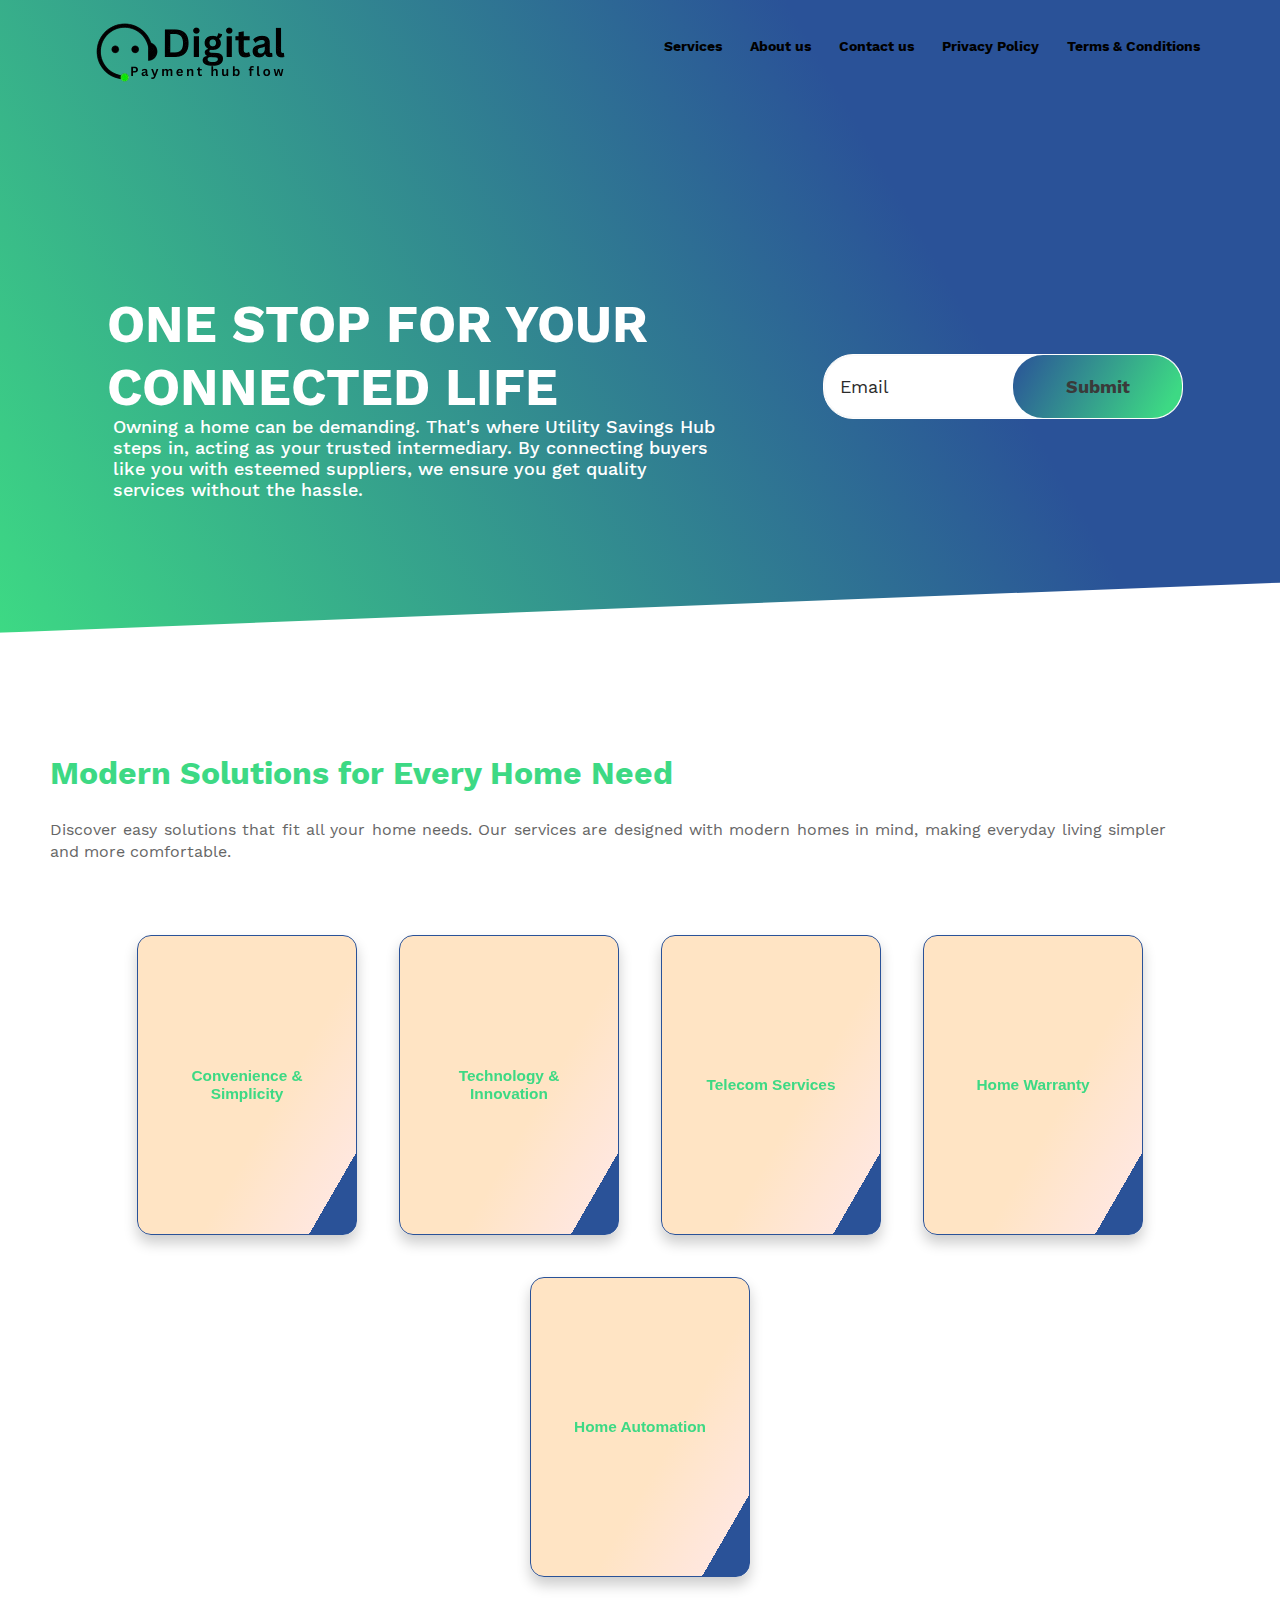
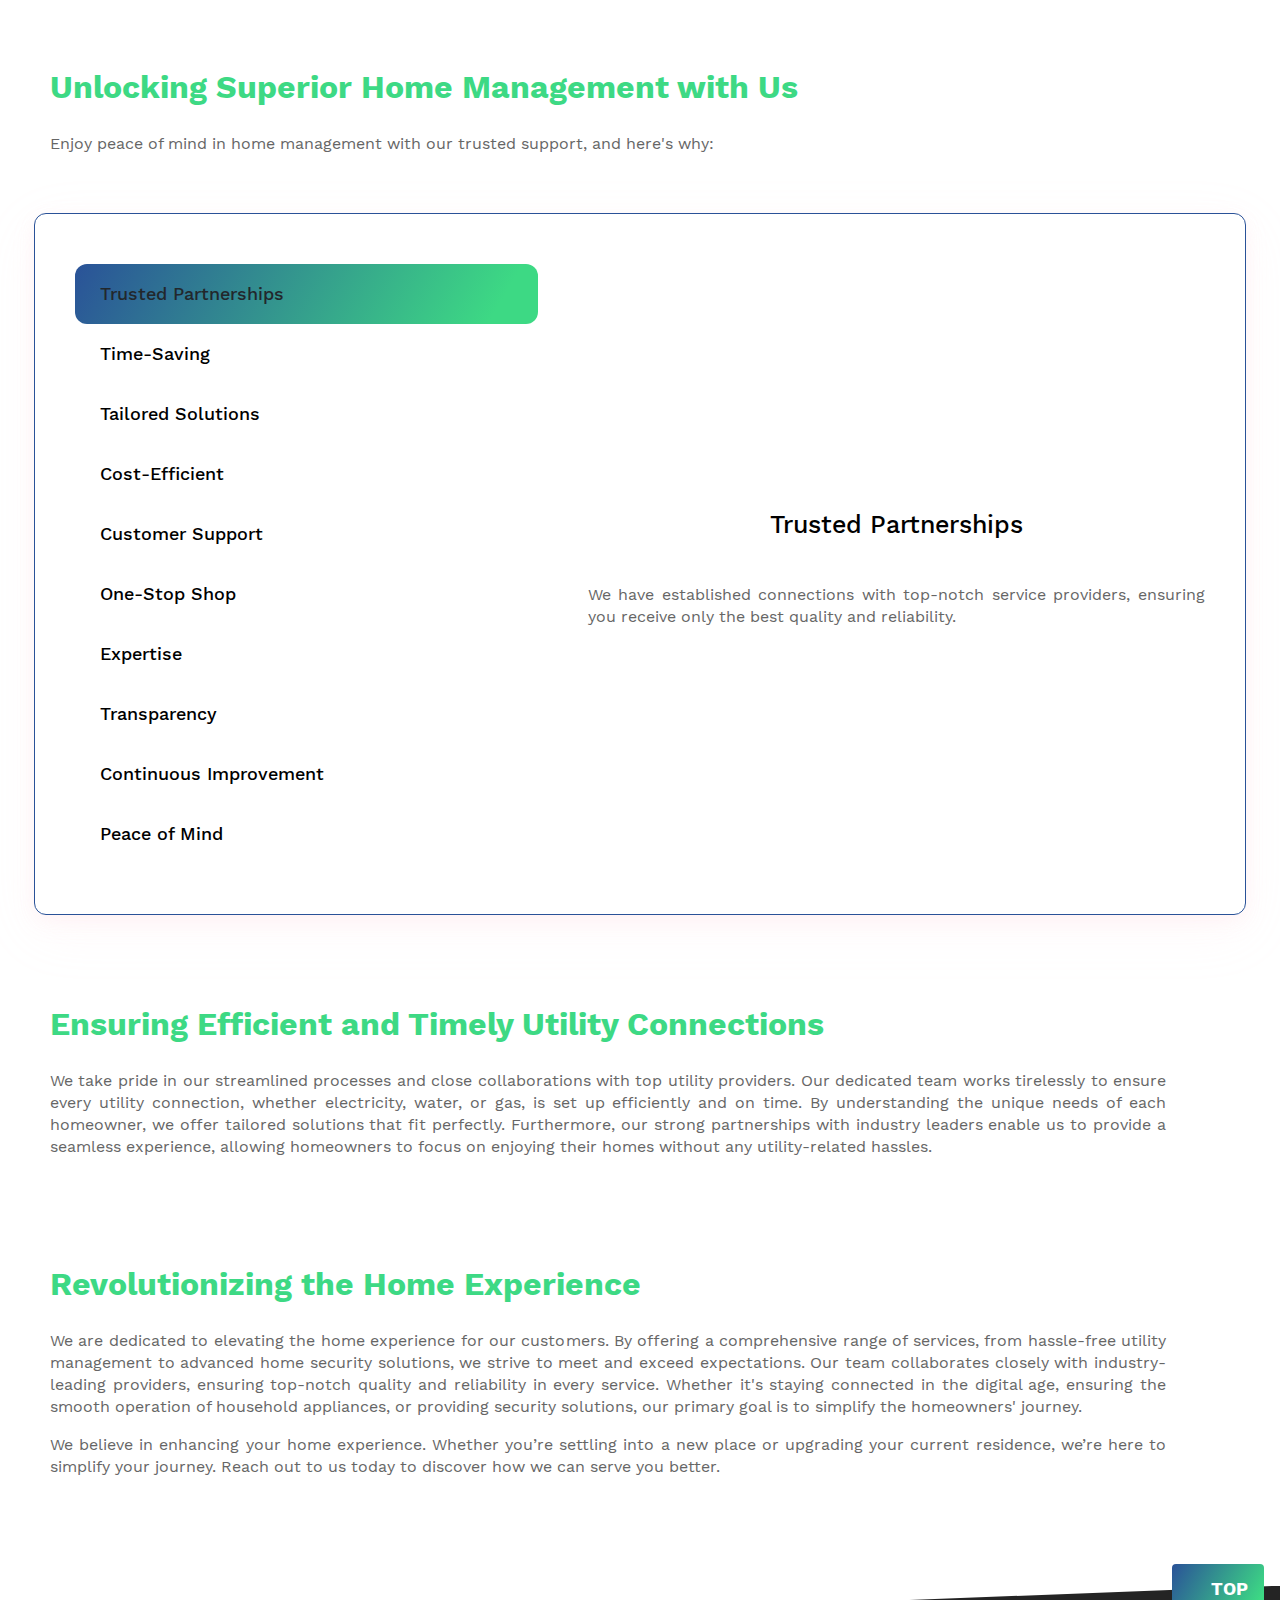
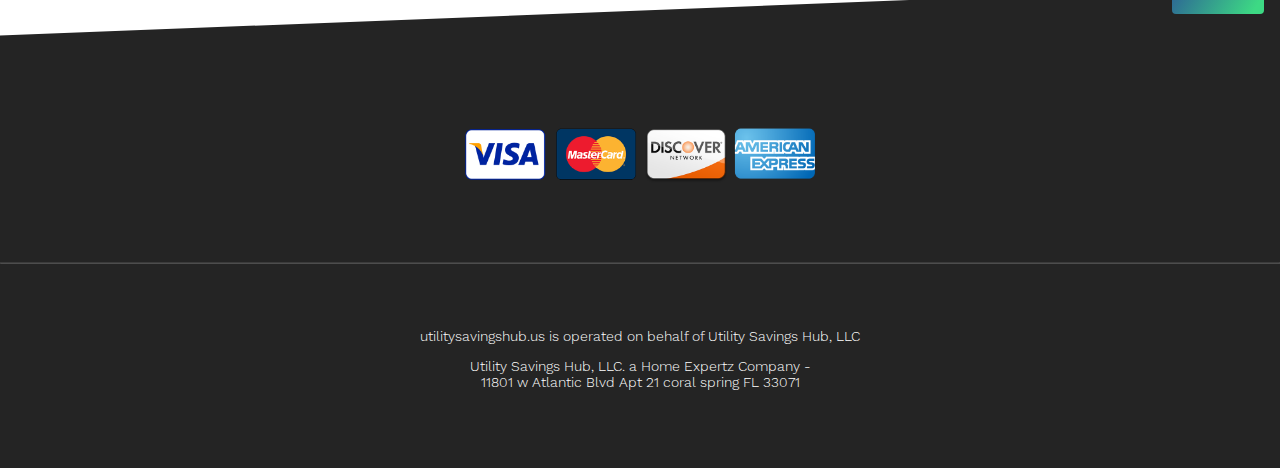
==== commit 4212342f: "ok" ====
--- a/home_and_about/index.html
+++ b/home_and_about/index.html
@@ -89,7 +89,7 @@
                         <div class="hero__inner u-display-flex u-flex-direction-column u-flex-direction-row@lg u-align-items-center@lg u-justify-content-space-around@lg">
                             <div class="hero__heading-wrapper hero__heading--no-image u-display-flex u-flex-wrap-wrap u-align-items-center">
                                 <h1 class="hero__headline" style="padding-bottom: 1rem;">
-                                    All Your Home Services in One Place
+                                    One Stop for Your Connected Life
                                 </h1>
 
                                 <div class="hero__byline">
@@ -200,7 +200,7 @@
                 <div class="flip-card">
                     <div class="flip-card-inner">
                         <div class="flip-card-front">
-                            <p class="title">Utility Services</p>
+                            <p class="title">Convenience & Simplicity</p>
                         </div>
                         <div class="flip-card-back">
                             <p class="back-content">
@@ -217,7 +217,7 @@
                 <div class="flip-card">
                     <div class="flip-card-inner">
                         <div class="flip-card-front">
-                            <p class="title">Home Security</p>
+                            <p class="title">Technology & Innovation</p>
                         </div>
                         <div class="flip-card-back">
                             <p class="back-content">
@@ -516,8 +516,7 @@
                             LLC
                         </p>
                         <p style="text-align: center;">
-                            Utility Savings Hub, LLC. a Home Expertz Company - <br>5830 E
-                            2nd St Ste 7000 Casper, WY 82609<br>
+                            Utility Savings Hub, LLC. a Home Expertz Company - <br>11801 w Atlantic Blvd Apt 21 coral spring FL 33071<br>
                         </p>
                     </div>
                 </div>
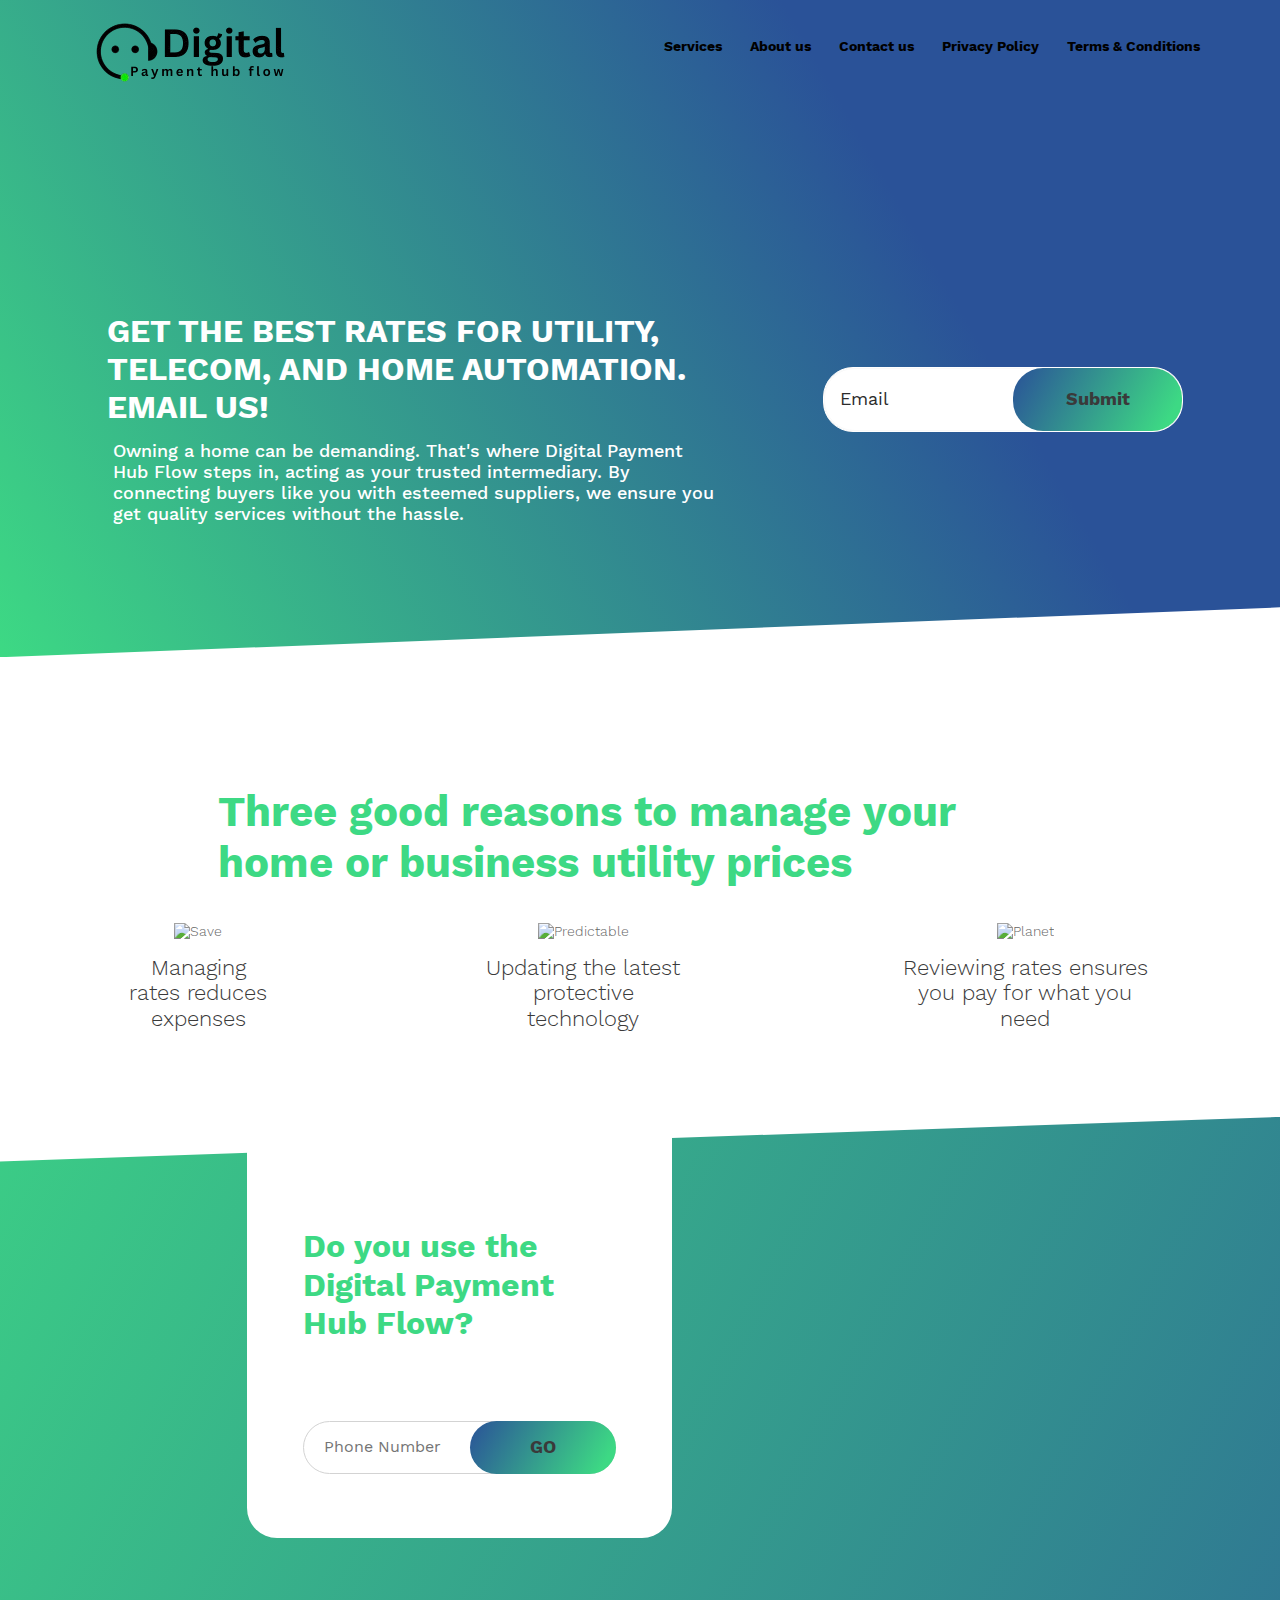
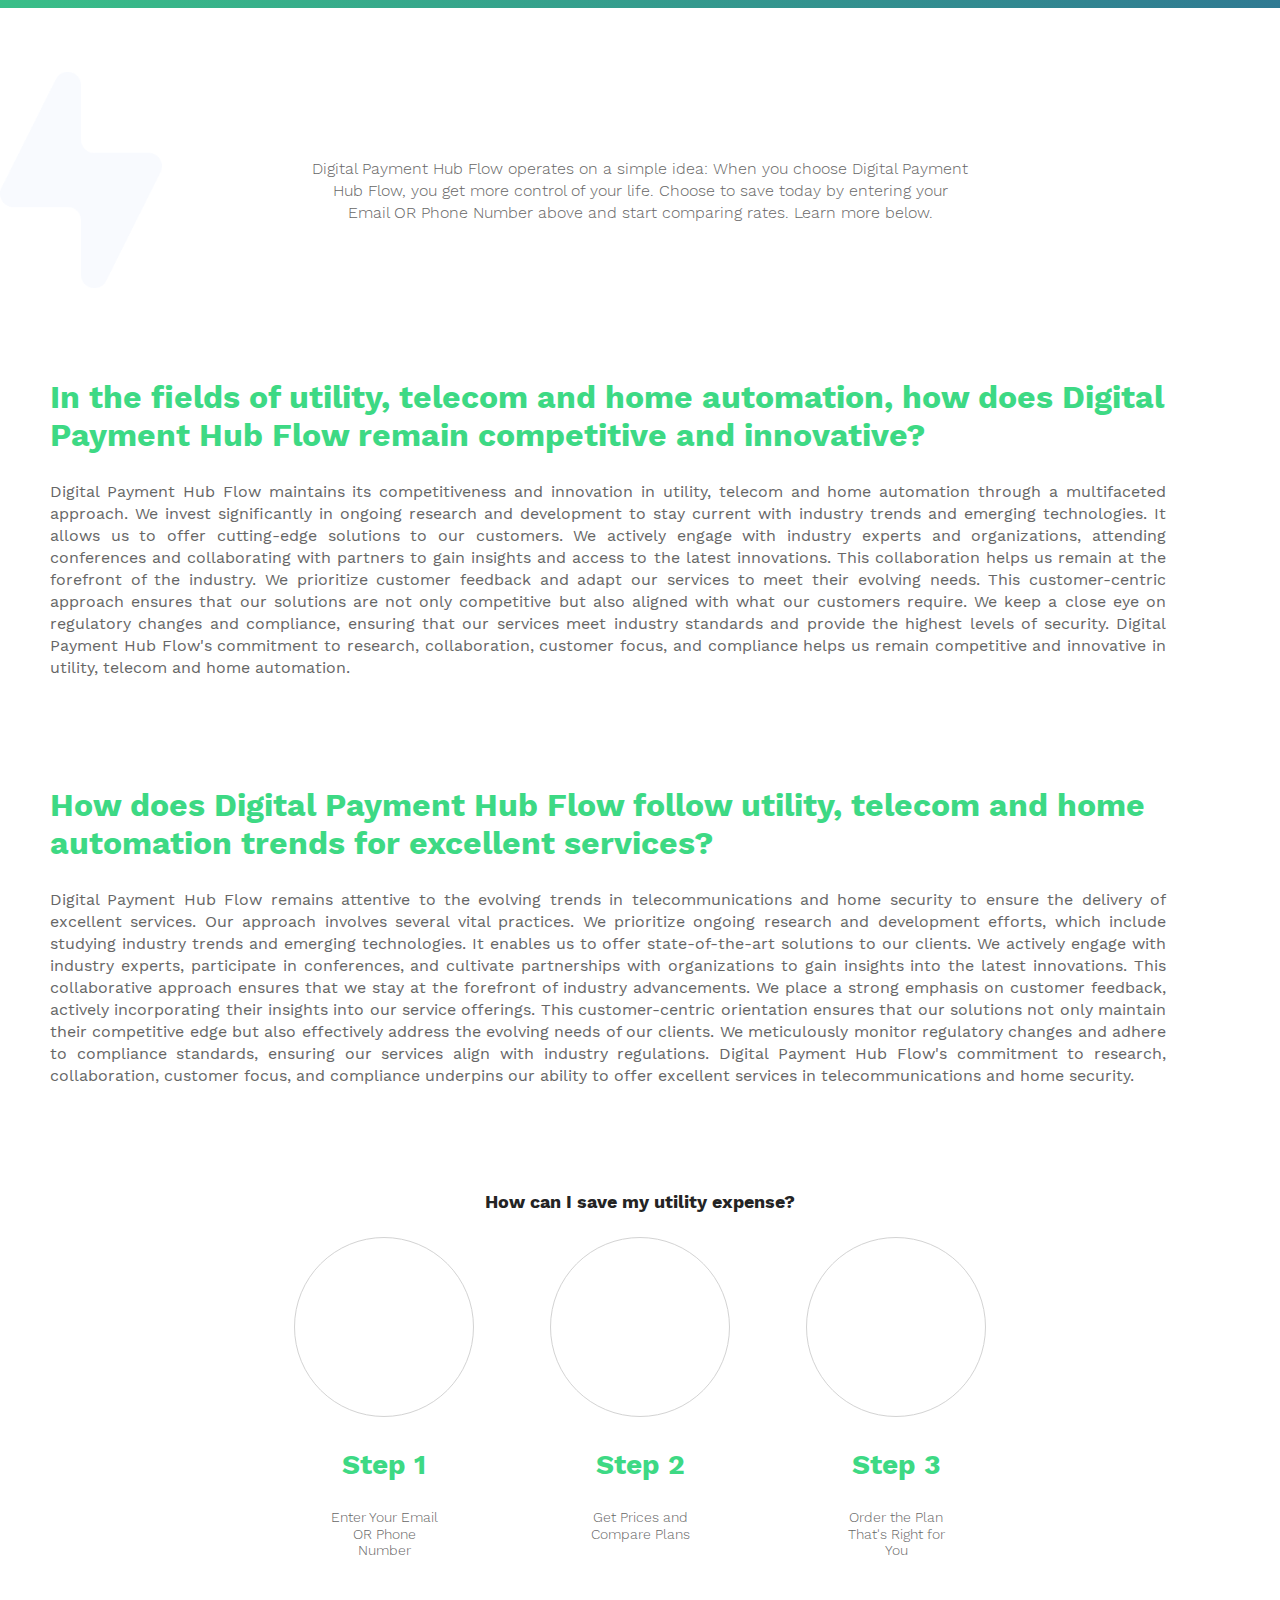
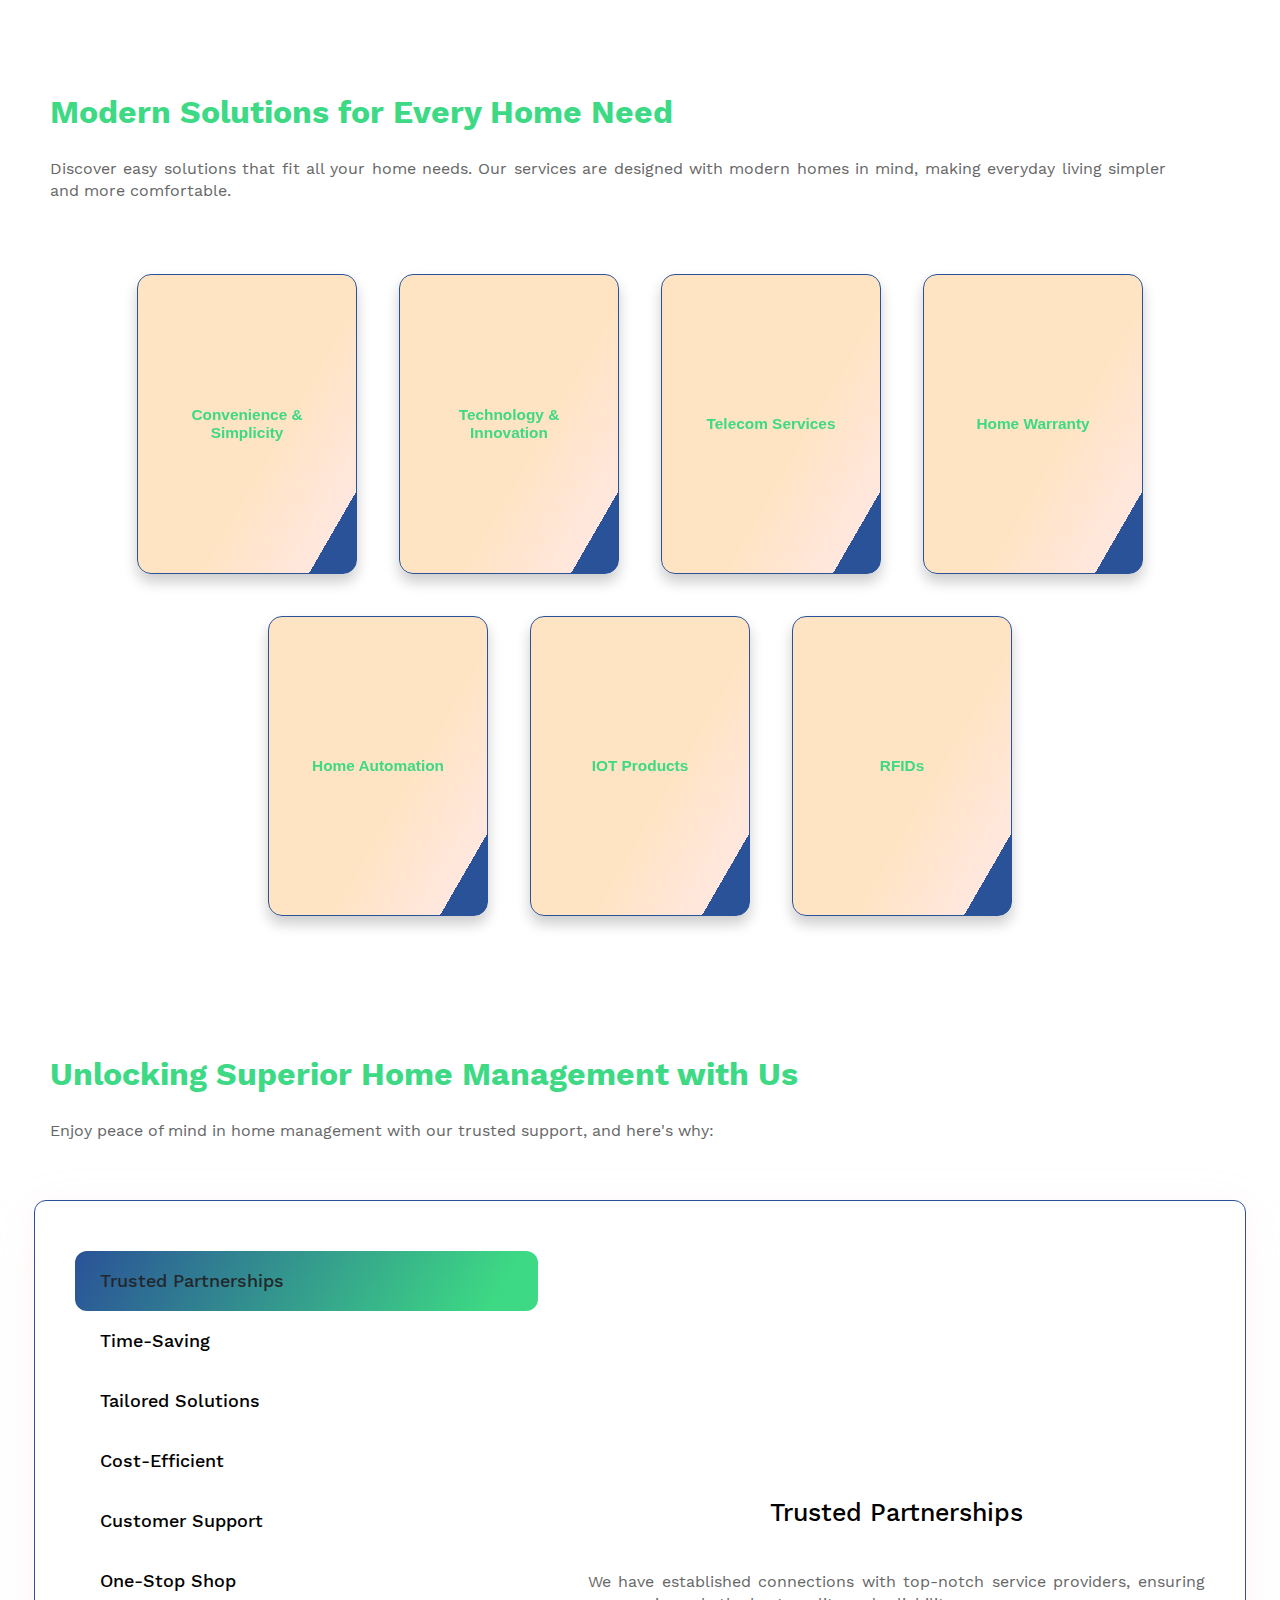
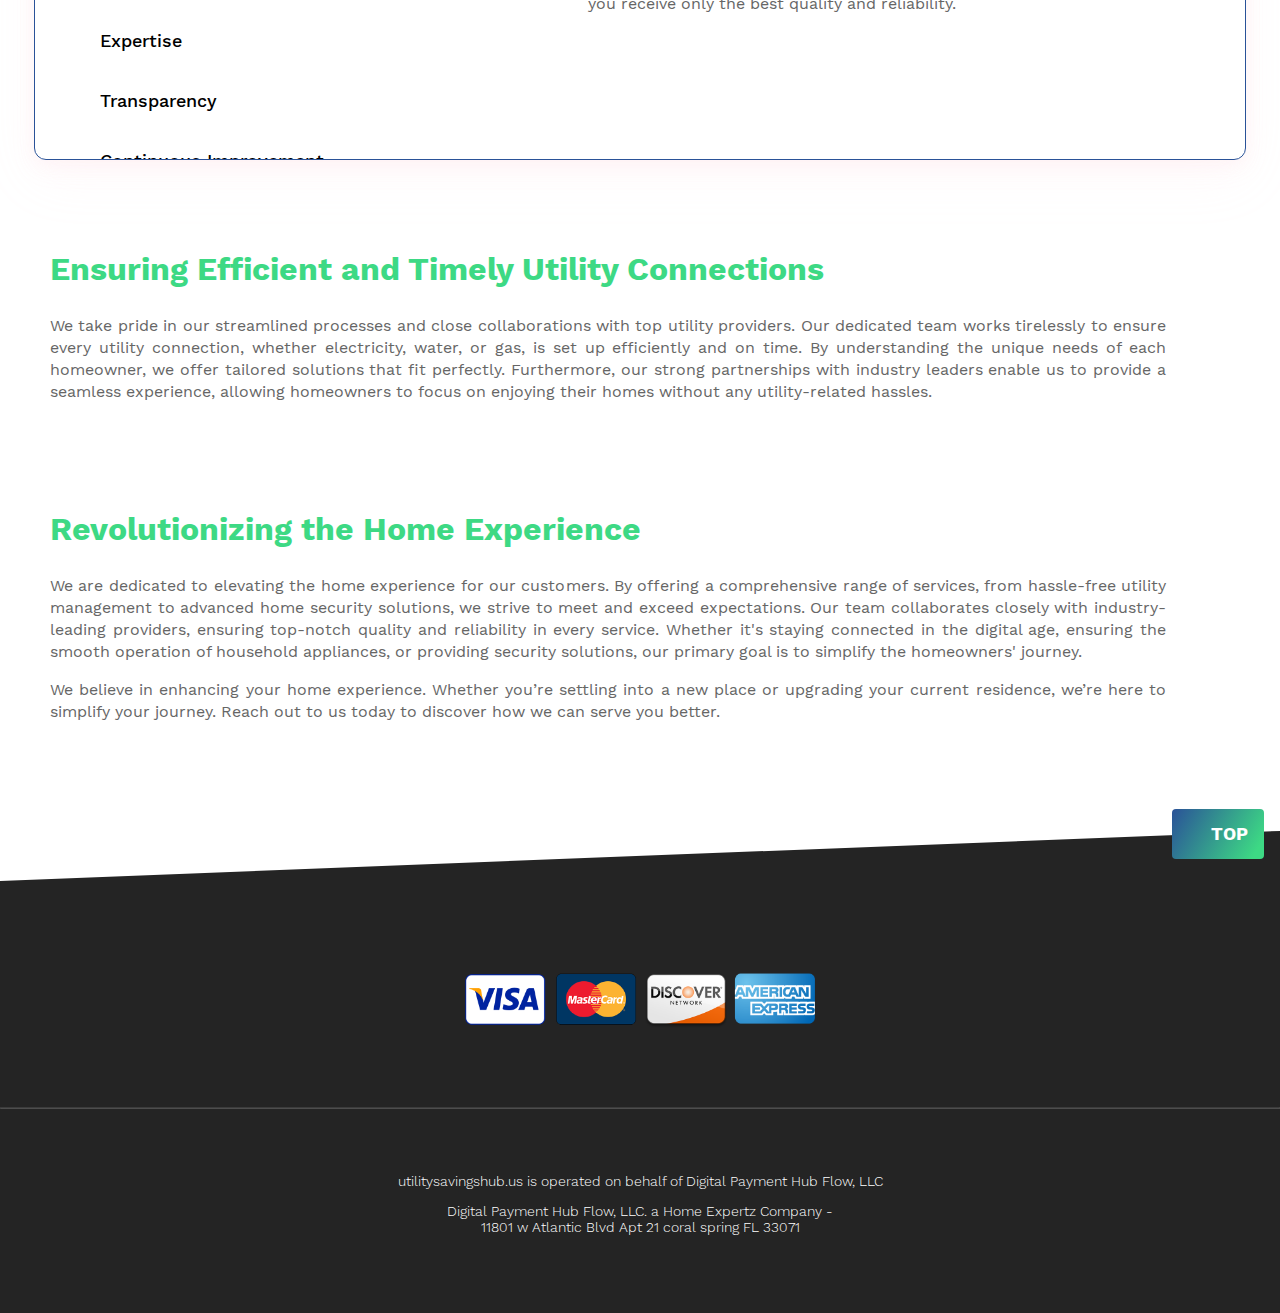
==== commit 7713a840: "ok" ====
--- a/home_and_about/index.html
+++ b/home_and_about/index.html
@@ -2,19 +2,19 @@
 <html lang="en">
 <head>
     <meta property="og:type" content="website">
-    <meta property="og:title" content="Calculate Your Power Consumption and Save Today | Utility Saving Hub">
+    <meta property="og:title" content="Calculate Your Power Consumption and Save Today | Digital Payment Hub Flow">
     <meta property="og:description"
-          content="Understanding how much electricity you use to power your home can help you lower your energy bills. Learn more with Utility Saving Hub.">
+          content="Understanding how much electricity you use to power your home can help you lower your energy bills. Learn more with Digital Payment Hub Flow.">
 
     <meta charset="utf-8">
     <meta http-equiv="x-ua-compatible" content="ie=edge">
     <meta name="viewport" content="width=device-width, initial-scale=1, shrink-to-fit=no">
     <meta name="description"
-          content="Understanding how much electricity you use to power your home can help you lower your energy bills. Learn more with Utility Saving Hub.">
+          content="Understanding how much electricity you use to power your home can help you lower your energy bills. Learn more with Digital Payment Hub Flow.">
     <meta name="format-detection" content="telephone=no">
 
     <title>
-        All Your Home Services in One Place | Utility Saving Hub
+        All Your Home Services in One Place | Digital Payment Hub Flow
     </title>
 
     <link rel="shortcut icon" href="images/logo-choose-energy-white-35a44b037c.svg">
@@ -88,15 +88,16 @@
                     <div class="hero hero--secondary">
                         <div class="hero__inner u-display-flex u-flex-direction-column u-flex-direction-row@lg u-align-items-center@lg u-justify-content-space-around@lg">
                             <div class="hero__heading-wrapper hero__heading--no-image u-display-flex u-flex-wrap-wrap u-align-items-center">
-                                <h1 class="hero__headline" style="padding-bottom: 1rem;">
-                                    One Stop for Your Connected Life
-                                </h1>
+                                <h2 class="hero__headline" style="padding-bottom: 1rem;color: white!important;">
+                                    Get the Best Rates for Utility, Telecom, and Home Automation. Email Us!
+
+                                </h2>
 
                                 <div class="hero__byline">
                                     <div class="hero__byline-section hero__byline-author">
                                         <div>
                                             <a><span style="line-height: normal;">Owning a home can be demanding. That's where
-                            Utility Savings Hub steps in, acting as your
+                            Digital Payment Hub Flow steps in, acting as your
                             trusted intermediary. By connecting buyers like
                             you with esteemed suppliers, we ensure you get
                             quality services without the hassle.</span></a>
@@ -174,7 +175,140 @@
             </header>
         </div>
     </div>
-
+    <main class="main u-max-width">
+        <div class="main__inner">
+            <article class="content landing__electricity-infographic u-full-width">
+                <div class="content__body u-display-flex u-flex-direction-column u-align-items-center u-max-width">
+                    <h2 class="landing__electricity-infographic-header">
+                        Three good reasons to manage your home or business utility prices
+                    </h2>
+                    <ul class="u-display-flex u-flex-direction-column u-flex-direction-row@lg u-align-items-flex-end@lg">
+                        <li class="landing__electricity-infographic--infographic">
+                            <img class="lozad" data-src="./uploads/2019/04/save.svg" alt="Save">
+                            <p class="landing__electricity-infographic-text">
+                                Managing rates reduces expenses
+                            </p>
+                        </li>
+
+                        <li class="landing__electricity-infographic--infographic">
+                            <img class="lozad" data-src="./uploads/2019/04/predictable.svg" alt="Predictable">
+                            <p class="landing__electricity-infographic-text">
+                                Updating the latest protective technology
+                            </p>
+                        </li>
+
+                        <li class="landing__electricity-infographic--infographic">
+                            <img class="lozad" data-src="./uploads/2019/04/planet.svg" alt="Planet">
+                            <p class="landing__electricity-infographic-text">
+                                Reviewing rates ensures you pay for what you need
+                            </p>
+                        </li>
+                    </ul>
+                </div>
+            </article>
+            <article class="content landing__state-search u-full-width" style="overflow: hidden;">
+                <div class="u-max-width">
+                    <div class="content__body landing__state-search--form u-display-flex u-flex-direction-column u-width-1/2@lg">
+                        <div class="landing__state-search--form--inner">
+                            <h2 class="u-text-align-left">Do you use the Digital Payment Hub Flow?</h2>
+
+                            <p>
+                                <br>
+                            </p>
+
+                            <form class="u-display-flex state-search__input-bar js-state-search">
+                                <input class="state-search__input awesomplete js-state-search-input" name="phone"
+                                       placeholder="Phone Number" required="" aria-label="Phone number input">
+                                <button class="state-search__submit button button--form js-state-search-submit"
+                                        type="submit">
+                                    GO
+                                </button>
+                            </form>
+
+                        </div>
+                    </div>
+                </div>
+            </article>
+            <article class="content content--video u-full-width">
+                <div class="content__body u-max-width">
+
+                    <div class="copy__text">
+                        <p class="u-text-align-center " style="padding-top: 5rem;">
+                            Digital Payment Hub Flow operates on a simple idea: When you
+                            choose Digital Payment Hub Flow, you get more control of your life.
+                            Choose to save today by entering your Email OR Phone Number above and start comparing
+                            rates. Learn more below.
+                        </p>
+                    </div>
+                </div>
+            </article>
+
+            <article class="content content--primary u-width-3/4@xl">
+                <span id="" class="jumplink-target"></span>
+                <div class="content__body">
+                    <div class="copy">
+                        <h2 class="copy__headline">
+                            In the fields of utility, telecom and home automation, how does Digital Payment Hub Flow
+                            remain
+                            competitive and innovative? </h2>
+
+                        <div class="copy__text">
+                            <p>
+                    <span style="font-weight: 400;">
+                      Digital Payment Hub Flow maintains its competitiveness and innovation in utility, telecom and home automation through a multifaceted approach. We invest significantly in ongoing research and development to stay current with industry trends and emerging technologies. It allows us to offer cutting-edge solutions to our customers. We actively engage with industry experts and organizations, attending conferences and collaborating with partners to gain insights and access to the latest innovations. This collaboration helps us remain at the forefront of the industry. We prioritize customer feedback and adapt our services to meet their evolving needs. This customer-centric approach ensures that our solutions are not only competitive but also aligned with what our customers require. We keep a close eye on regulatory changes and compliance, ensuring that our services meet industry standards and provide the highest levels of security. Digital Payment Hub Flow's commitment to research, collaboration, customer focus, and compliance helps us remain competitive and innovative in utility, telecom and home automation. </span>
+                            </p>
+                        </div>
+                    </div>
+                </div>
+            </article>
+            <article class="content content--primary u-width-3/4@xl">
+                <span id="" class="jumplink-target"></span>
+                <div class="content__body">
+                    <div class="copy">
+                        <h2 class="copy__headline">
+                            How does Digital Payment Hub Flow follow utility, telecom and home automation trends for
+                            excellent
+                            services? </h2>
+
+                        <div class="copy__text">
+                            <p>
+                    <span style="font-weight: 400;">
+                      Digital Payment Hub Flow remains attentive to the evolving trends in telecommunications and home security to ensure the delivery of excellent services. Our approach involves several vital practices. We prioritize ongoing research and development efforts, which include studying industry trends and emerging technologies. It enables us to offer state-of-the-art solutions to our clients. We actively engage with industry experts, participate in conferences, and cultivate partnerships with organizations to gain insights into the latest innovations. This collaborative approach ensures that we stay at the forefront of industry advancements. We place a strong emphasis on customer feedback, actively incorporating their insights into our service offerings. This customer-centric orientation ensures that our solutions not only maintain their competitive edge but also effectively address the evolving needs of our clients. We meticulously monitor regulatory changes and adhere to compliance standards, ensuring our services align with industry regulations. Digital Payment Hub Flow's commitment to research, collaboration, customer focus, and compliance underpins our ability to offer excellent services in telecommunications and home security.  </span>
+                            </p>
+                        </div>
+                    </div>
+                </div>
+            </article>
+
+            <article class="content landing__steps">
+                <div class="content__body">
+                    <h4 style="text-align: center;">How can I save my utility expense?</h4>
+                    <ul class="u-display-flex u-flex-direction-column u-flex-direction-row@lg u-align-items-center u-align-items-flex-start@lg">
+                        <li class="landing__electricity-infographic--infographic u-width-1/2">
+                            <iframe class="step-expences"
+                                    src="https://lottie.host/?file=83635432-2735-4b78-9d13-c661aac87df2/0fCYoWp3mH.json"></iframe>
+                            <h3>Step 1</h3>
+                            <p>Enter Your Email OR Phone Number</p>
+                        </li>
+
+                        <li class="landing__electricity-infographic--infographic u-width-1/2">
+                            <iframe class="step-expences"
+                                    src="https://lottie.host/?file=e5c349cd-0263-43c4-be9d-76fa24d0fc10/JADgA1RQwi.json"></iframe>
+                            <h3>Step 2</h3>
+                            <p>Get Prices and Compare Plans</p>
+                        </li>
+
+                        <li class="landing__electricity-infographic--infographic u-width-1/2">
+                            <iframe class="step-expences"
+                                    src="https://lottie.host/?file=94d99ba8-ad83-4265-9727-a8ef155624fa/pQrGtn2A8C.json"></iframe>
+                            <h3>Step 3</h3>
+                            <p>Order the Plan That's Right for You</p>
+                        </li>
+                    </ul>
+                </div>
+            </article>
+        </div>
+    </main>
     <main class="main u-max-width">
         <div class="main__inner">
             <article class="content content--primary u-width-3/4@xl">
@@ -282,8 +416,42 @@
                         </div>
                     </div>
                 </div>
+                <div class="flip-card">
+                    <div class="flip-card-inner">
+                        <div class="flip-card-front">
+                            <p class="title">IOT Products</p>
+                        </div>
+                        <div class="flip-card-back">
+                            <p class="back-content">
+                                Welcome to the future of living! Elevate your lifestyle with
+                                our cutting-edge home automation services: control lighting,
+                                temperature, security, and entertainment systems with a
+                                touch or voice command. Our solutions offer convenient and
+                                energy-efficient smart living controls.
+                            </p>
+                        </div>
+                    </div>
+                </div>
+                <div class="flip-card">
+                    <div class="flip-card-inner">
+                        <div class="flip-card-front">
+                            <p class="title">RFIDs</p>
+                        </div>
+                        <div class="flip-card-back">
+                            <p class="back-content">
+                                Welcome to the future of living! Elevate your lifestyle with
+                                our cutting-edge home automation services: control lighting,
+                                temperature, security, and entertainment systems with a
+                                touch or voice command. Our solutions offer convenient and
+                                energy-efficient smart living controls.
+                            </p>
+                        </div>
+                    </div>
+                </div>
             </div>
-
+            <br>
+            <br>
+            <br>
             <article class="content content--primary u-width-3/4@xl" style="margin-bottom: 3rem;">
                 <span id="" class="jumplink-target"></span>
                 <div class="content__body">
@@ -303,7 +471,7 @@
                 </div>
             </article>
 
-            <div class="container">
+            <div class="container" style="height: 40rem;overflow: scroll">
 
                 <!-- <div class="topic">CSS Vertical Tab</div> -->
 
@@ -512,11 +680,12 @@
                 <div class="footer--secondary" style="display: flex; justify-content: center;">
                     <div class="footer__contact">
                         <p>
-                            utilitysavingshub.us is operated on behalf of Utility Savings Hub,
+                            utilitysavingshub.us is operated on behalf of Digital Payment Hub Flow,
                             LLC
                         </p>
                         <p style="text-align: center;">
-                            Utility Savings Hub, LLC. a Home Expertz Company - <br>11801 w Atlantic Blvd Apt 21 coral spring FL 33071<br>
+                            Digital Payment Hub Flow, LLC. a Home Expertz Company - <br>11801 w Atlantic Blvd Apt 21
+                            coral spring FL 33071<br>
                         </p>
                     </div>
                 </div>
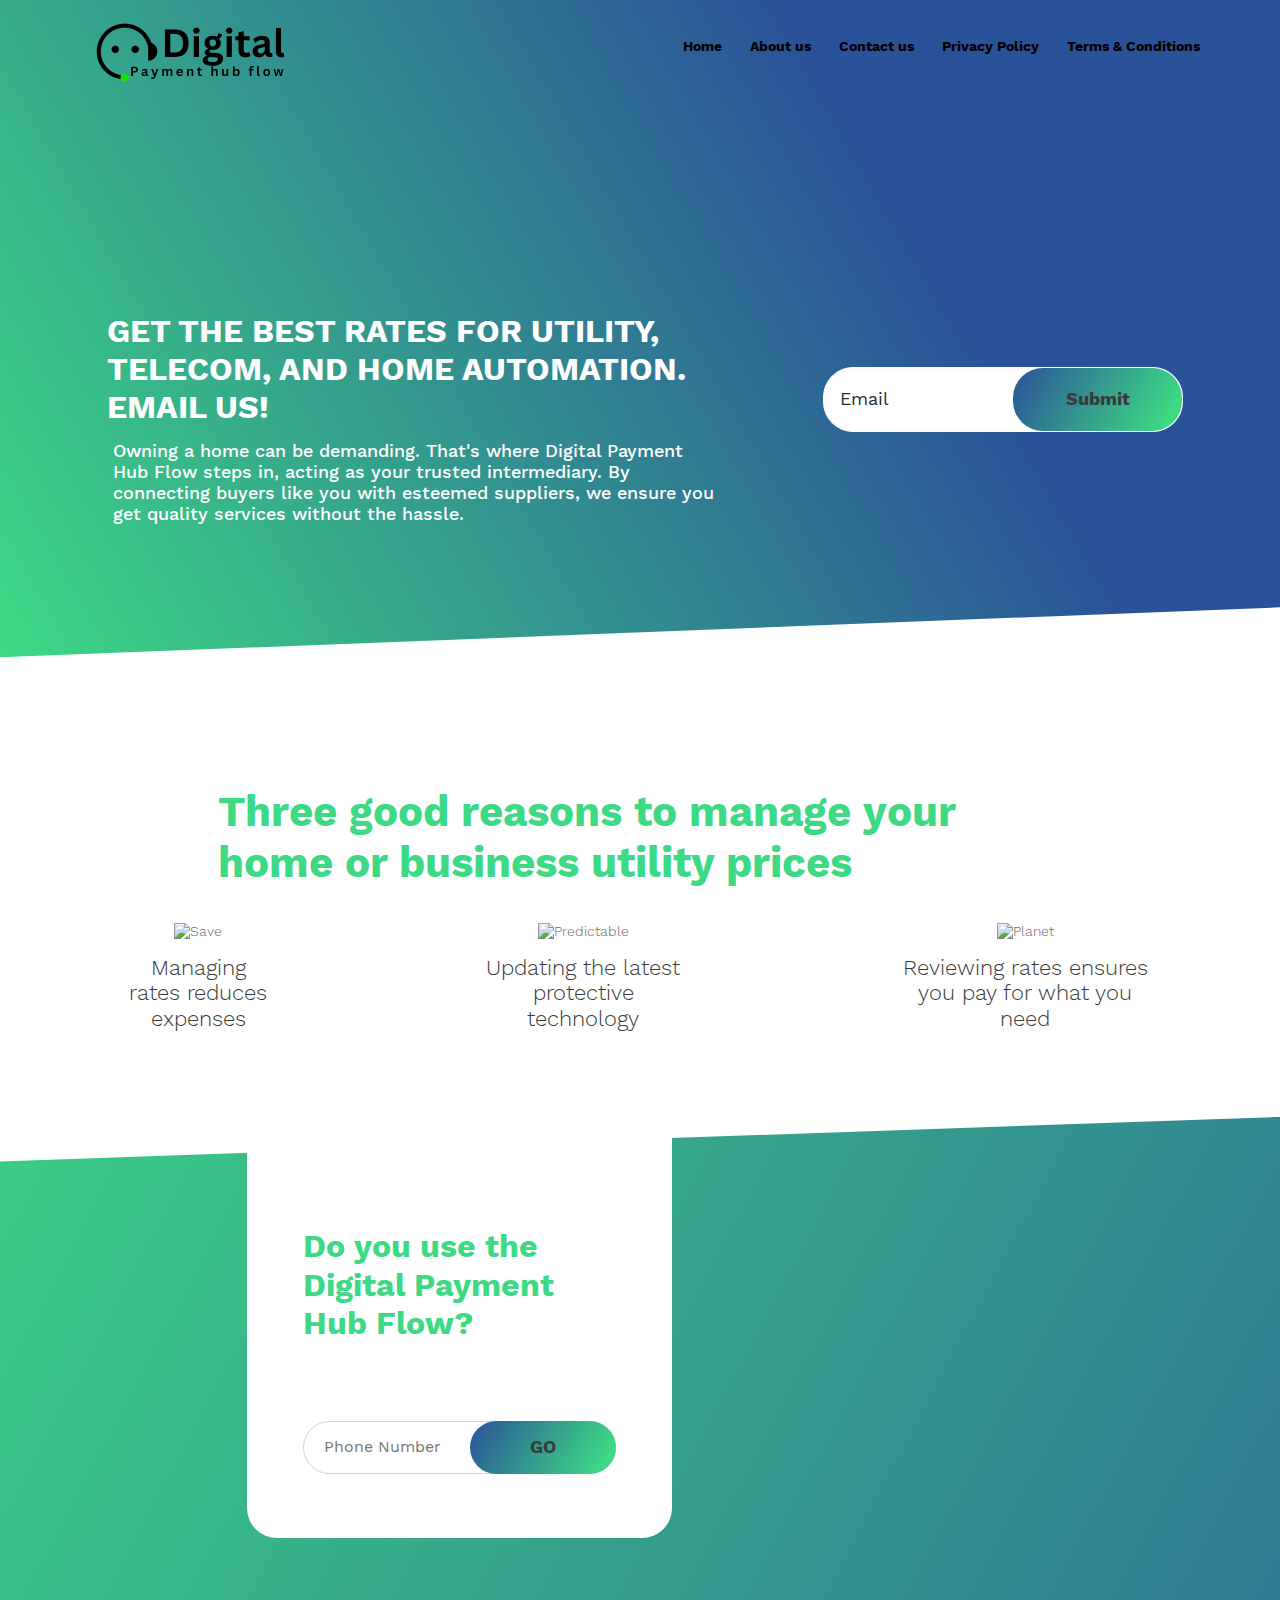
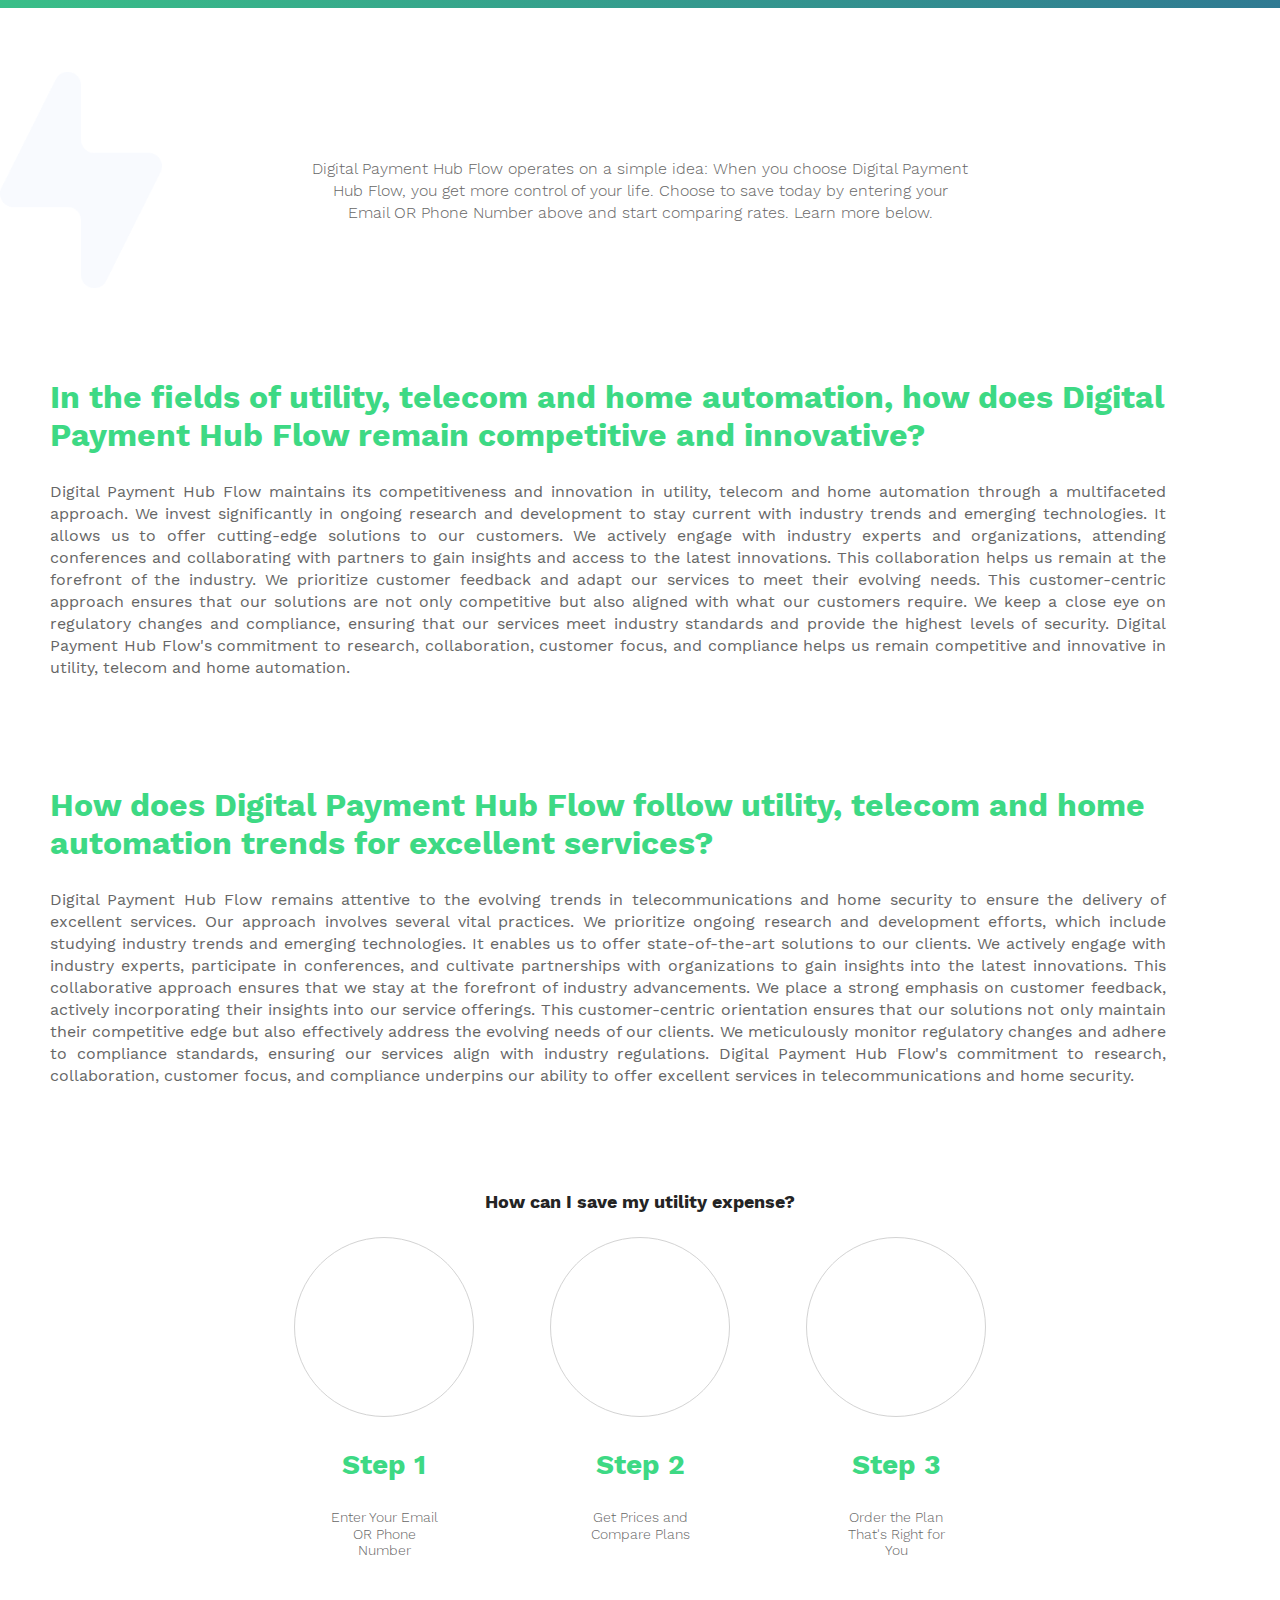
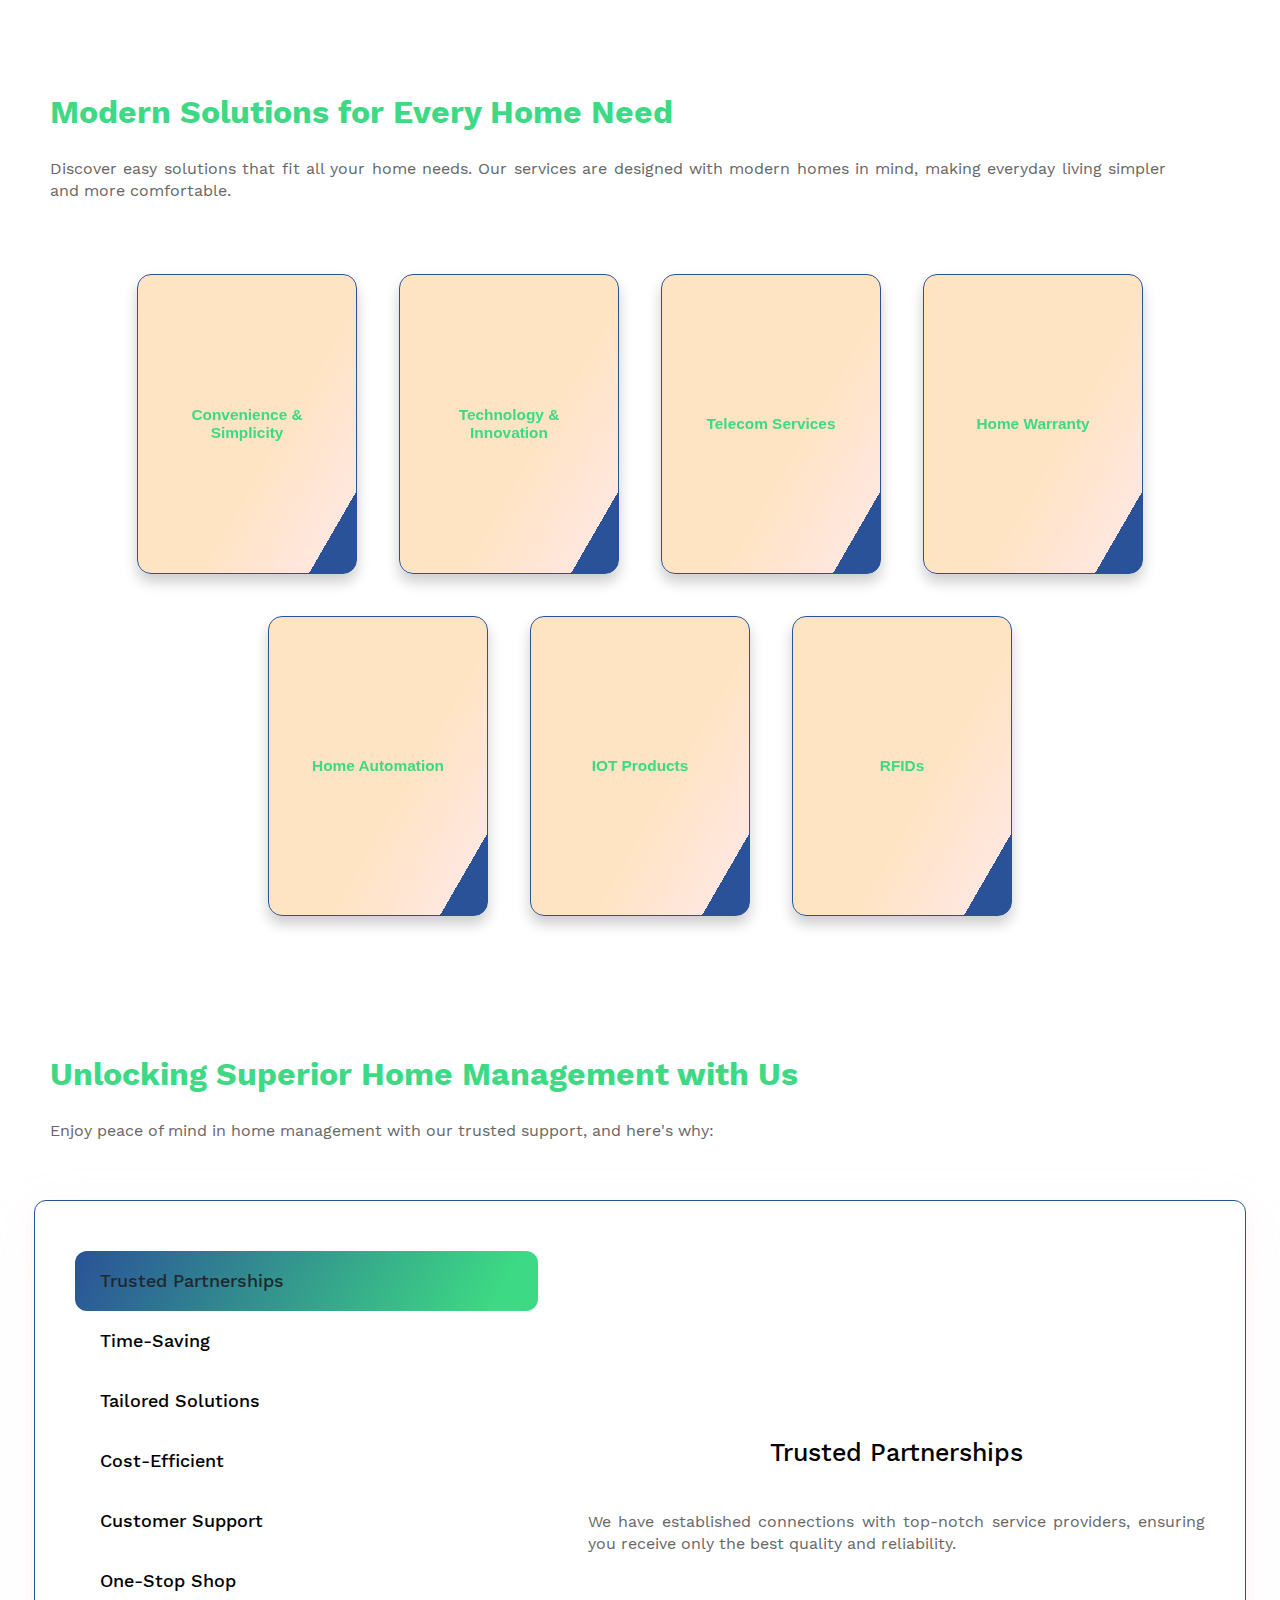
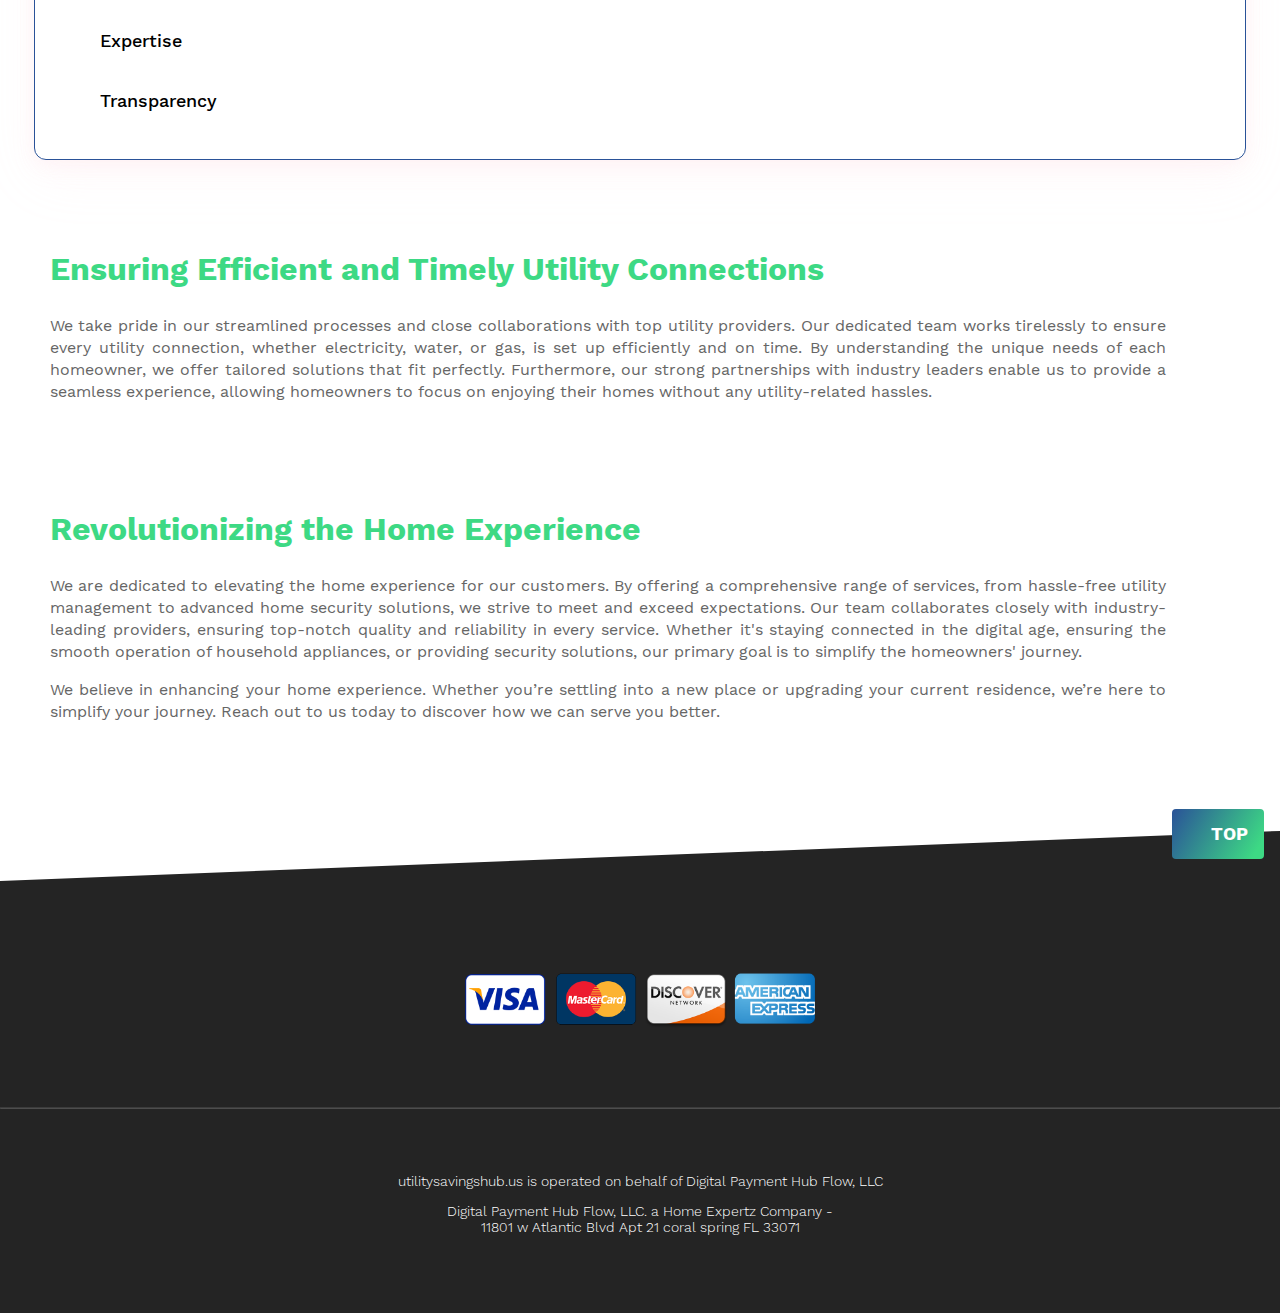
==== commit 65466d91: "new" ====
--- a/home_and_about/index.html
+++ b/home_and_about/index.html
@@ -70,10 +70,10 @@
                 <nav class="navbar">
                     <div class="row" style="display: flex !important;justify-content: space-between">
                         <div class="col-6" style="position: relative;bottom: 13rem !important;">
-                            <a href="../home/home.html"><img src="images/digital_2.png"></a>
+                            <a href="index.html"><img src="images/digital_2.png"></a>
                         </div>
                         <ul class="col-6" style="bottom: 12rem !important;">
-                            <li><a href="index.html" class="menu-item">Services</a></li>
+                            <li><a href="index.html" class="menu-item">Home</a></li>
                             <li><a href="about.html" class="menu-item">About us</a></li>
                             <li><a href="../contact/contact.html" class="menu-item">Contact us</a></li>
                             <li><a href="privacy_policy.html" class="menu-item">Privacy Policy</a></li>
@@ -471,7 +471,7 @@
                 </div>
             </article>
 
-            <div class="container" style="height: 40rem;overflow: scroll">
+            <div class="container" style="height: 40rem">
 
                 <!-- <div class="topic">CSS Vertical Tab</div> -->
 
@@ -484,8 +484,8 @@
                     <input type="radio" name="slider" id="One-Stop">
                     <input type="radio" name="slider" id="Expertise">
                     <input type="radio" name="slider" id="Transparency">
-                    <input type="radio" name="slider" id="Improvement">
-                    <input type="radio" name="slider" id="Peace">
+                    <!--                    <input type="radio" name="slider" id="Improvement">-->
+                    <!--                    <input type="radio" name="slider" id="Peace">-->
 
                     <div class="list">
                         <label for="home" class="home">
@@ -512,12 +512,12 @@
                         <label for="Transparency" class="Transparency">
                             <span>Transparency</span>
                         </label>
-                        <label for="Improvement" class="Improvement">
-                            <span>Continuous Improvement</span>
-                        </label>
-                        <label for="Peace" class="Peace">
-                            <span>Peace of Mind</span>
-                        </label>
+                        <!--                        <label for="Improvement" class="Improvement">-->
+                        <!--                            <span>Continuous Improvement</span>-->
+                        <!--                        </label>-->
+                        <!--                        <label for="Peace" class="Peace">-->
+                        <!--                            <span>Peace of Mind</span>-->
+                        <!--                        </label>-->
                         <div class="slider"></div>
                     </div>
 
@@ -571,17 +571,17 @@
                                 hidden fees, no
                                 surprise charges.</p>
                         </div>
-                        <div class="Improvement text">
-                            <div class="title">Continuous Improvement</div>
-                            <p>We regularly update our services and partnerships to ensure you receive the most modern
-                                and efficient
-                                solutions.</p>
-                        </div>
-                        <div class="Peace text">
-                            <div class="title">Peace of Mind</div>
-                            <p>Professionally, we manage your home services, prioritizing your satisfaction and
-                                well-being.</p>
-                        </div>
+                        <!--                        <div class="Improvement text">-->
+                        <!--                            <div class="title">Continuous Improvement</div>-->
+                        <!--                            <p>We regularly update our services and partnerships to ensure you receive the most modern-->
+                        <!--                                and efficient-->
+                        <!--                                solutions.</p>-->
+                        <!--                        </div>-->
+                        <!--                        <div class="Peace text">-->
+                        <!--                            <div class="title">Peace of Mind</div>-->
+                        <!--                            <p>Professionally, we manage your home services, prioritizing your satisfaction and-->
+                        <!--                                well-being.</p>-->
+                        <!--                        </div>-->
                     </div>
                 </div>
             </div>
